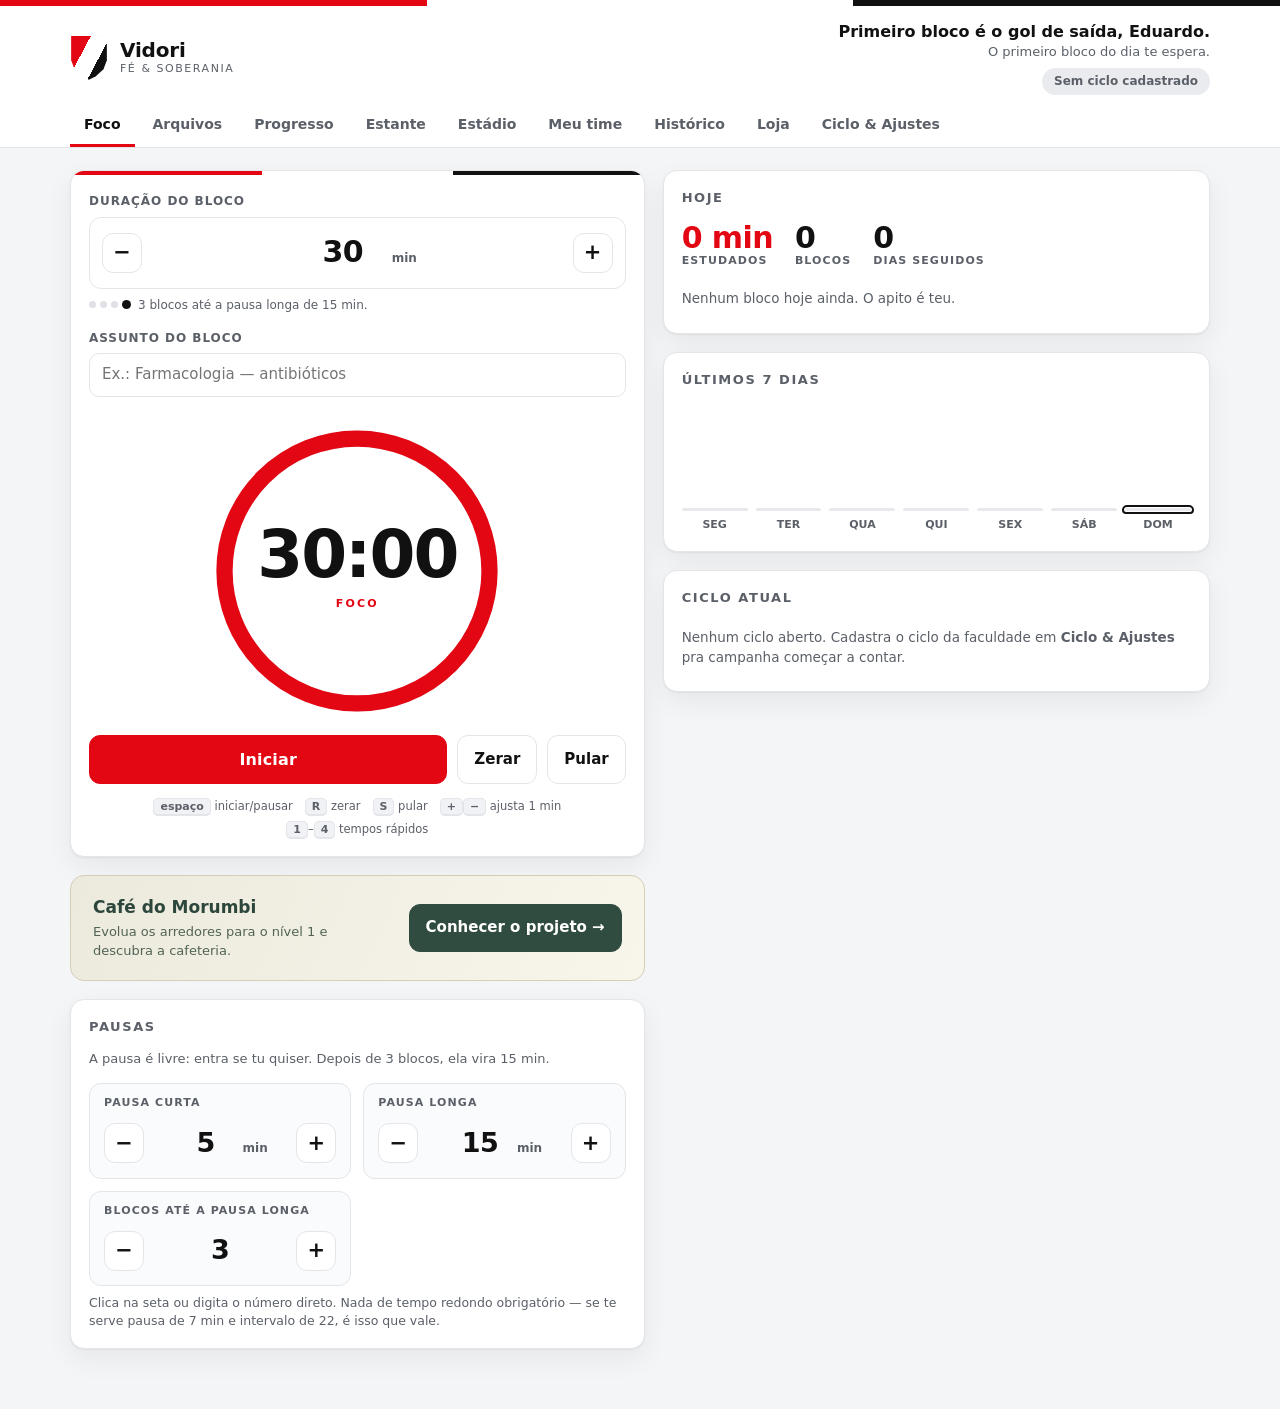
==== index.html @ 6bf89c32 "Give legend cards transparent face portraits in the style of football cards" ====
<!DOCTYPE html>
<html lang="pt-BR">
<head>
<meta charset="utf-8">
<meta name="viewport" content="width=device-width, initial-scale=1">
<meta name="theme-color" content="#E30613">
<meta name="description" content="Pomodoro de estudo com ciclos, estante de conquistas e voz tricolor.">
<title>Vidori — Foco Tricolor</title>
<link rel="manifest" href="./manifest.webmanifest">
<link rel="icon" href="./icons/icon-192.png" type="image/png">
<style>
/* ==========================================================================
   VIDORI — identidade tricolor paulista
   Vermelho como cor principal, preto no texto, fundo claro para leitura longa.
   ========================================================================== */
:root{
  --vermelho:#E30613;
  --vermelho-esc:#C8102E;
  --preto:#111111;
  --branco:#FFFFFF;
  --fundo:#F4F5F7;
  --borda:#E3E5E9;
  --texto:#111111;
  --fraco:#5B6068;
  --raio:14px;
  --sombra:0 1px 2px rgba(17,17,17,.05), 0 10px 28px rgba(17,17,17,.06);
  --largura:1180px;
}

*{box-sizing:border-box}
html,body{margin:0;padding:0}
body{
  background:var(--fundo);
  color:var(--texto);
  font-family:"Segoe UI Variable Text","Segoe UI",system-ui,-apple-system,Roboto,Arial,sans-serif;
  font-size:15px;
  line-height:1.45;
  -webkit-font-smoothing:antialiased;
}
h1,h2,h3{margin:0;font-weight:700;letter-spacing:-.01em}
p{margin:0}
button{font:inherit;color:inherit}

/* --------------------------------------------------------- faixas tricolor */
.faixas{
  height:6px;
  background:linear-gradient(90deg,
    var(--vermelho) 0 33.33%,
    var(--branco)   33.33% 66.66%,
    var(--preto)    66.66% 100%);
}
.faixas-fina{height:4px}

/* ---------------------------------------------------------------- cabeçalho */
.cabecalho{
  background:var(--branco);
  border-bottom:1px solid var(--borda);
  position:sticky; top:0; z-index:30;
}
.cabecalho-interno{
  max-width:var(--largura); margin:0 auto; padding:14px 20px 0;
  display:flex; align-items:center; gap:16px; flex-wrap:wrap;
}
.marca{display:flex; align-items:center; gap:12px; min-width:0}
.escudo{
  width:38px; height:44px; flex:0 0 auto;
  background:linear-gradient(118deg,
    var(--vermelho) 0 34%,
    #FFFFFF 34% 66%,
    var(--preto) 66% 100%);
  clip-path:polygon(3% 0%,97% 0%,97% 56%,88% 76%,68% 92%,50% 100%,32% 92%,12% 76%,3% 56%);
  filter:drop-shadow(0 2px 4px rgba(17,17,17,.18));
}
.marca h1{font-size:20px; line-height:1.1}
.marca .lema{font-size:11px; color:var(--fraco); text-transform:uppercase; letter-spacing:.14em}

.cabecalho-texto{margin-left:auto; text-align:right; min-width:0}
.saudacao{font-size:16px; font-weight:600}
.subtexto{font-size:13px; color:var(--fraco)}

.chip-ciclo{
  display:inline-flex; align-items:center; gap:8px;
  background:var(--preto); color:var(--branco);
  padding:5px 12px; border-radius:999px; font-size:12px; font-weight:600;
  max-width:340px; overflow:hidden; text-overflow:ellipsis; white-space:nowrap;
}
.chip-ciclo.sem{background:#E9EBEF; color:var(--fraco)}
.chip-ciclo .ponto{width:7px;height:7px;border-radius:50%;background:var(--vermelho);flex:0 0 auto}

/* --------------------------------------------------------------------- abas */
.abas{
  max-width:var(--largura); margin:0 auto; padding:10px 20px 0;
  display:flex; gap:4px; overflow-x:auto;
}
.aba-btn{
  background:none; border:0; border-bottom:3px solid transparent;
  padding:9px 14px; cursor:pointer; font-weight:600; font-size:14px;
  color:var(--fraco); white-space:nowrap; border-radius:8px 8px 0 0;
}
.aba-btn:hover{background:#F1F2F5; color:var(--texto)}
.aba-btn:focus-visible{outline:2px solid var(--vermelho); outline-offset:-2px}
.aba-btn.ativa{color:var(--preto); border-bottom-color:var(--vermelho)}

/* ------------------------------------------------------------------ layout */
main{max-width:var(--largura); margin:0 auto; padding:22px 20px 60px}
.painel{display:none}
.painel.ativo{display:block}

.grade-foco{
  display:grid; gap:18px;
  grid-template-columns:minmax(380px,1.05fr) minmax(340px,1fr);
  align-items:start;
}
.grade-2{display:grid; gap:18px; grid-template-columns:repeat(2,1fr); align-items:start}
.grade-3{display:grid; gap:18px; grid-template-columns:repeat(3,1fr)}
.coluna{display:grid; gap:18px; align-content:start}

.cartao{
  background:var(--branco);
  border:1px solid var(--borda);
  border-radius:var(--raio);
  box-shadow:var(--sombra);
  overflow:hidden;
}
.cartao-corpo{padding:18px}
.cartao h2{font-size:13px; text-transform:uppercase; letter-spacing:.12em; color:var(--fraco); margin-bottom:14px}
.cartao h3{font-size:15px; margin-bottom:6px}

/* ------------------------------------------------------------------ timer */
.rotulo-duracoes{
  font-size:12px; font-weight:600; color:var(--fraco);
  text-transform:uppercase; letter-spacing:.08em; margin-bottom:7px;
}
.linha-duracoes{display:flex; gap:8px; flex-wrap:wrap}
.serie-info{
  font-size:12px; color:var(--fraco); margin-top:8px; margin-bottom:16px;
  display:flex; align-items:center; gap:7px;
}
.serie-info.vazia{margin-top:0; margin-bottom:16px}
.pontos-serie{display:inline-flex; gap:4px}
.pontos-serie i{
  width:7px; height:7px; border-radius:50%; background:#DFE1E6; display:block;
}
.pontos-serie i.feito{background:var(--vermelho)}
.pontos-serie i.longa{background:var(--preto); width:9px; height:9px; margin-top:-1px}
.campo{display:grid; gap:6px; margin-bottom:16px}
.campo label{font-size:12px; font-weight:600; color:var(--fraco); text-transform:uppercase; letter-spacing:.08em}
input[type=text],input[type=date],input[type=number]{
  width:100%; padding:10px 12px; border:1.5px solid var(--borda); border-radius:10px;
  background:var(--branco); color:var(--texto); font:inherit;
}
input:focus{outline:none; border-color:var(--vermelho); box-shadow:0 0 0 3px rgba(227,6,19,.14)}

.recentes{display:flex; gap:6px; flex-wrap:wrap; margin-top:2px}
.tag{
  background:#F1F2F5; border:1px solid var(--borda); border-radius:999px;
  padding:4px 11px; font-size:12px; cursor:pointer; color:var(--fraco); font-weight:600;
  max-width:190px; overflow:hidden; text-overflow:ellipsis; white-space:nowrap;
}
.tag:hover{background:var(--preto); color:#fff; border-color:var(--preto)}
.tag:focus-visible{outline:2px solid var(--vermelho); outline-offset:2px}

.relogio{position:relative; width:min(100%,300px); margin:6px auto 4px; aspect-ratio:1}
.relogio svg{width:100%; height:100%; display:block}
.anel-base{fill:none; stroke:#EDEEF1; stroke-width:13}
.anel-prog{
  fill:none; stroke:var(--vermelho); stroke-width:13; stroke-linecap:round;
  transition:stroke-dashoffset .3s linear;
}
.modo-pausa .anel-prog{stroke:var(--preto)}
.centro{
  position:absolute; inset:0; display:flex; flex-direction:column;
  align-items:center; justify-content:center; text-align:center; padding:0 34px;
}
.tempo{
  font-size:clamp(48px,9vw,66px); font-weight:800; letter-spacing:-.03em;
  font-variant-numeric:tabular-nums; line-height:1;
}
.rotulo-modo{
  font-size:11px; font-weight:700; letter-spacing:.2em; text-transform:uppercase;
  color:var(--vermelho); margin-top:8px;
}
.modo-pausa .rotulo-modo{color:var(--preto)}
.assunto-vivo{
  margin-top:8px; font-size:13px; color:var(--fraco); font-weight:600;
  max-width:100%; overflow:hidden; text-overflow:ellipsis; white-space:nowrap;
}

.controles{display:flex; gap:10px; margin-top:14px}
.btn{
  border:1.5px solid var(--borda); background:var(--branco); color:var(--texto);
  border-radius:11px; padding:12px 16px; font-weight:700; cursor:pointer; transition:.15s;
}
.btn:hover{border-color:var(--preto)}
.btn:focus-visible{outline:2px solid var(--vermelho); outline-offset:2px}
.btn:disabled{opacity:.45; cursor:not-allowed}
.btn-principal{
  flex:1 1 auto; background:var(--vermelho); border-color:var(--vermelho); color:#fff;
  font-size:16px; letter-spacing:.01em;
}
.btn-principal:hover{background:var(--vermelho-esc); border-color:var(--vermelho-esc)}
.btn-preto{background:var(--preto); border-color:var(--preto); color:#fff}
.btn-preto:hover{background:#000}
.btn-pequeno{padding:7px 12px; font-size:13px; border-radius:9px}

.legenda-teclas{
  margin-top:14px; font-size:11.5px; color:var(--fraco);
  display:flex; gap:6px 12px; flex-wrap:wrap; justify-content:center;
}
kbd{
  background:#F1F2F5; border:1px solid var(--borda); border-bottom-width:2px;
  border-radius:5px; padding:1px 6px; font-family:inherit; font-size:11px; font-weight:700;
}

/* ---------------------------------------------------------------- números */
.numeros{display:flex; gap:22px; margin-bottom:14px; flex-wrap:wrap}
.numero .valor{font-size:30px; font-weight:800; letter-spacing:-.02em; line-height:1.05}
.numero .rotulo{font-size:11px; text-transform:uppercase; letter-spacing:.1em; color:var(--fraco); font-weight:600}
.numero.destaque .valor{color:var(--vermelho)}

.lista{display:grid; gap:1px; background:var(--borda); border:1px solid var(--borda); border-radius:10px; overflow:hidden}
.item{
  background:var(--branco); padding:9px 12px; display:flex; align-items:center; gap:10px; font-size:13.5px;
}
.item .hora{color:var(--fraco); font-variant-numeric:tabular-nums; font-size:12.5px; flex:0 0 auto}
.item .assunto{flex:1 1 auto; overflow:hidden; text-overflow:ellipsis; white-space:nowrap; font-weight:600}
.item .min{font-weight:700; color:var(--vermelho); flex:0 0 auto}
.item .ciclo-nome{font-size:11px; color:var(--fraco); flex:0 0 auto; max-width:120px; overflow:hidden; text-overflow:ellipsis; white-space:nowrap}
.item .apagar{
  border:0; background:none; cursor:pointer; color:var(--fraco); font-size:16px; line-height:1;
  padding:2px 6px; border-radius:6px; flex:0 0 auto;
}
.item .apagar:hover{background:#FDE7E9; color:var(--vermelho)}
.vazio{color:var(--fraco); font-size:13.5px; padding:6px 0}

/* assunto corrigível: clique (ou Enter) abre a edição no lugar */
.assunto.editavel{cursor:text; border-radius:5px; padding:1px 5px; margin:-1px -5px}
.assunto.editavel:hover{background:#F1F2F5; box-shadow:inset 0 -1.5px 0 var(--vermelho)}
.assunto.editavel:focus-visible{outline:2px solid var(--vermelho); outline-offset:1px}
.assunto-edit{
  flex:1 1 auto; min-width:0;
  padding:3px 8px !important; font-size:13.5px !important; font-weight:600;
  border-radius:7px !important; border-color:var(--vermelho) !important;
  box-shadow:0 0 0 3px rgba(227,6,19,.14);
}

/* --------------------------------------------------------- gráfico semana */
.semana{display:flex; align-items:flex-end; gap:8px; height:130px; margin-top:4px}
.dia{flex:1 1 0; display:flex; flex-direction:column; align-items:center; gap:6px; height:100%}
.barra-caixa{flex:1 1 auto; width:100%; display:flex; align-items:flex-end}
.barra{
  width:100%; background:linear-gradient(180deg,var(--vermelho),var(--vermelho-esc));
  border-radius:6px 6px 3px 3px; min-height:3px; transition:height .3s;
}
.barra.zero{background:#E7E9ED}
.barra.hoje{outline:2px solid var(--preto); outline-offset:1px}
.dia .rot{font-size:11px; color:var(--fraco); font-weight:700; text-transform:uppercase}
.dia .val{font-size:11px; color:var(--fraco); font-variant-numeric:tabular-nums}

/* ---------------------------------------------------------- mapa de calor */
.calor-area{overflow-x:auto; padding-bottom:6px}
.calor-envolt{position:relative; padding-top:18px; min-width:max-content}
.calor{display:grid; grid-auto-flow:column; grid-template-rows:repeat(7,13px); gap:3px}
.cel{width:13px; height:13px; border-radius:3px; background:#EAECEF}
.cel.n1{background:#FAD1D4}
.cel.n2{background:#F0919A}
.cel.n3{background:#E30613}
.cel.n4{background:#8E0410}
.cel.fora{background:transparent}
.mes-rot{position:absolute; top:0; font-size:10.5px; color:var(--fraco); font-weight:600}
.legenda-calor{display:flex; align-items:center; gap:6px; font-size:11.5px; color:var(--fraco); margin-top:10px}
.legenda-calor .cel{width:11px;height:11px}

/* --------------------------------------------------------------- vitalício */
.vitalicio{display:flex; align-items:baseline; gap:10px; flex-wrap:wrap}
.vitalicio .horas{font-size:52px; font-weight:800; letter-spacing:-.03em; color:var(--vermelho); line-height:1}
.vitalicio .un{font-size:16px; font-weight:700; color:var(--fraco)}
.marcos{display:flex; gap:8px; flex-wrap:wrap; margin-top:16px}
.marco{
  border:1.5px solid var(--borda); border-radius:10px; padding:8px 14px; text-align:center;
  flex:1 1 0; min-width:78px; background:#FAFBFC;
}
.marco .n{font-size:16px; font-weight:800; color:var(--fraco)}
.marco .l{font-size:10px; text-transform:uppercase; letter-spacing:.1em; color:var(--fraco)}
.marco.batido{background:var(--vermelho); border-color:var(--vermelho)}
.marco.batido .n,.marco.batido .l{color:#fff}
.proximo-marco{margin-top:12px; font-size:13px; color:var(--fraco)}

/* ---------------------------------------------------------------- recordes */
.recorde{border-left:4px solid var(--vermelho); padding-left:12px}
.recorde .titulo{font-size:11px; text-transform:uppercase; letter-spacing:.1em; color:var(--fraco); font-weight:700}
.recorde .valor{font-size:26px; font-weight:800; letter-spacing:-.02em; line-height:1.15}
.recorde .quando{font-size:12.5px; color:var(--fraco)}

/* ----------------------------------------------------------------- estante */
.prateleira{display:grid; gap:18px; grid-template-columns:repeat(auto-fill,minmax(285px,1fr))}
.trofeu{
  background:var(--branco); border:1px solid var(--borda); border-radius:var(--raio);
  box-shadow:var(--sombra); overflow:hidden; position:relative;
  transition:transform .15s, box-shadow .15s;
}
/* faixa tricolor vertical como borda do troféu */
.trofeu::before{
  content:""; position:absolute; left:0; top:0; bottom:0; width:7px;
  background:linear-gradient(180deg,
    var(--vermelho) 0 33.33%, #FFFFFF 33.33% 66.66%, var(--preto) 66.66% 100%);
}
.trofeu:hover{transform:translateY(-2px); box-shadow:0 2px 4px rgba(17,17,17,.06),0 16px 34px rgba(17,17,17,.10)}
.trofeu-topo{padding:16px 18px 12px}
.trofeu-topo h3{font-size:17px; line-height:1.25}
.trofeu-periodo{font-size:12px; color:var(--fraco); margin-top:3px}
.trofeu-nums{display:flex; gap:16px; padding:0 18px 16px; flex-wrap:wrap}
.trofeu-nums div .v{font-size:20px; font-weight:800; letter-spacing:-.02em}
.trofeu-nums div .r{font-size:10px; text-transform:uppercase; letter-spacing:.1em; color:var(--fraco); font-weight:600}
.trofeu-nums div:first-child .v{color:var(--vermelho)}
.selo{
  position:absolute; top:14px; right:14px; font-size:10px; font-weight:800;
  letter-spacing:.12em; text-transform:uppercase; color:var(--fraco);
  border:1.5px solid var(--borda); border-radius:999px; padding:3px 9px;
}

/* ---------------------------------------------------------------- gráficos */
canvas{display:block; width:100%; height:auto}
.comparativo-texto{font-size:14px; margin-bottom:10px}
.comparativo-texto b{font-size:16px}
.a-frente{color:var(--vermelho)}
.legenda-linhas{display:flex; gap:16px; font-size:12px; color:var(--fraco); margin-top:8px; flex-wrap:wrap}
.legenda-linhas span{display:flex; align-items:center; gap:6px}
.tracinho{width:18px; height:3px; border-radius:2px; background:var(--vermelho)}
.tracinho.preto{background:var(--preto); opacity:.45}

/* ---------------------------------------------------------------- arquivos */
.grade-arquivos{
  display:grid; gap:18px; align-items:start;
  grid-template-columns:minmax(230px,300px) minmax(0,1fr);
}
.cabeca-lista{
  display:flex; align-items:center; justify-content:space-between;
  gap:10px; margin-bottom:14px; flex-wrap:wrap;
}
.cabeca-lista h2{margin-bottom:0}
.cabeca-lista .titulo-pasta{
  font-size:16px; font-weight:700; letter-spacing:-.01em; min-width:0;
  overflow:hidden; text-overflow:ellipsis; white-space:nowrap;
}

.pasta{
  display:flex; align-items:center; gap:9px; padding:9px 11px; margin-bottom:6px;
  border:1.5px solid transparent; border-radius:10px; background:#FAFBFC;
  cursor:pointer; transition:.13s; text-align:left; width:100%; font:inherit;
}
.pasta:hover{background:#F1F2F5; border-color:var(--borda)}
.pasta:focus-visible{outline:2px solid var(--vermelho); outline-offset:2px}
.pasta.ativa{background:#FFF1F2; border-color:var(--vermelho)}
.pasta .marca-pasta{
  width:9px; height:9px; border-radius:2px; background:#C9CDD4; flex:0 0 auto;
}
.pasta.ativa .marca-pasta{background:var(--vermelho)}
.pasta .nome{
  flex:1 1 auto; min-width:0; font-weight:600; font-size:13.5px;
  overflow:hidden; text-overflow:ellipsis; white-space:nowrap;
}
.pasta .cont{font-size:11px; color:var(--fraco); flex:0 0 auto; font-variant-numeric:tabular-nums}
.pasta .acoes{display:flex; gap:1px; flex:0 0 auto; opacity:0; transition:.13s}
.pasta:hover .acoes,.pasta.ativa .acoes,.pasta:focus-within .acoes{opacity:1}
.mini{
  border:0; background:none; cursor:pointer; color:var(--fraco);
  padding:3px 5px; border-radius:6px; font-size:12px; line-height:1;
}
.mini:hover{background:#E7E9ED; color:var(--preto)}
.mini.perigo:hover{background:#FDE7E9; color:var(--vermelho)}
.mini:focus-visible{outline:2px solid var(--vermelho); outline-offset:1px}

.zona-solta{
  border:2px dashed var(--borda); border-radius:12px; padding:20px 16px;
  text-align:center; color:var(--fraco); font-size:13.5px; margin-bottom:14px;
  transition:.13s; cursor:pointer;
}
.zona-solta:hover{border-color:var(--preto); color:var(--preto)}
.zona-solta.sobre{border-color:var(--vermelho); background:#FFF4F5; color:var(--vermelho)}
.zona-solta b{display:block; font-size:14px; color:inherit}

/* marca de "ja vi isso": circulo que vira vermelho cheio com o certo branco */
.marca-visto{
  width:26px; height:26px; flex:0 0 auto; padding:0; cursor:pointer;
  border:2px solid #D6D9DE; border-radius:50%; background:var(--branco);
  display:flex; align-items:center; justify-content:center; transition:.13s;
}
.marca-visto::after{
  content:""; width:9px; height:5px; margin-top:-2px;
  border-left:2.5px solid #C9CDD4; border-bottom:2.5px solid #C9CDD4;
  transform:rotate(-45deg); transition:.13s;
}
.marca-visto:hover{border-color:var(--vermelho); background:#FFF4F5}
.marca-visto:hover::after{border-color:var(--vermelho)}
.marca-visto:focus-visible{outline:2px solid var(--vermelho); outline-offset:2px}
.marca-visto.visto{background:var(--vermelho); border-color:var(--vermelho)}
.marca-visto.visto::after{border-color:#fff}
.marca-visto.visto:hover{background:var(--vermelho-esc); border-color:var(--vermelho-esc)}

.arquivo.foi-visto .ext{opacity:.45}
.arquivo.foi-visto .titulo{color:var(--fraco)}
.conta-vistos{font-size:12px; font-weight:600; color:var(--fraco); margin-left:8px; white-space:nowrap}
.pasta .cont.tem-visto{color:var(--vermelho); font-weight:700}

.arquivo{display:flex; align-items:center; gap:11px; padding:9px 11px; background:var(--branco)}
.arquivo .ext{
  width:36px; height:36px; border-radius:9px; flex:0 0 auto;
  background:var(--preto); color:#fff; display:flex; align-items:center;
  justify-content:center; font-size:9px; font-weight:800; letter-spacing:.02em;
}
.arquivo .ext.pdf{background:var(--vermelho)}
.arquivo .ext.img{background:#0B7285}
.arquivo .ext.doc{background:#1C4E80}
.arquivo .ext.zip{background:#7048E8}
.arquivo .corpo{flex:1 1 auto; min-width:0}
.arquivo .titulo{
  font-weight:600; font-size:13.5px; overflow:hidden; text-overflow:ellipsis;
  white-space:nowrap; cursor:pointer; border-radius:4px;
}
.arquivo .titulo:hover{color:var(--vermelho); text-decoration:underline}
.arquivo .meta{font-size:11.5px; color:var(--fraco)}
.arquivo .acoes{display:flex; gap:1px; flex:0 0 auto}

/* visor de leitura */
.modal-caixa.largo{max-width:1000px; width:100%; height:min(90vh,940px)}
.visor-topo{
  display:flex; align-items:center; gap:12px; padding:14px 18px;
  border-bottom:1px solid var(--borda); flex:0 0 auto;
}
.visor-topo .visor-nome{
  flex:1 1 auto; min-width:0; font-weight:700; font-size:15px;
  overflow:hidden; text-overflow:ellipsis; white-space:nowrap;
}
.visor-topo .visor-acoes{display:flex; gap:7px; flex:0 0 auto; flex-wrap:wrap}
.visor{flex:1 1 auto; min-height:0; background:#EDEEF1; overflow:auto; position:relative}
.visor iframe{width:100%; height:100%; border:0; display:block; background:#fff}
.visor .centrado{
  height:100%; display:flex; flex-direction:column; align-items:center;
  justify-content:center; gap:12px; padding:30px; text-align:center; color:var(--fraco);
}
.visor img{display:block; margin:auto; max-width:100%; height:auto}

@media (max-width:820px){
  .grade-arquivos{grid-template-columns:1fr}
}

/* ----------------------------------------------------------------- estádio */
.caixa-estadio{
  border:1px solid var(--borda); border-radius:14px; overflow:hidden;
  background:linear-gradient(175deg,#EDF3F8 0%,#DFE9F1 55%,#D6E2EB 100%);
}
.caixa-estadio svg{display:block; width:100%; height:auto}
.estadio-topo,.estadio-controles{display:flex;align-items:center;justify-content:space-between;gap:12px;flex-wrap:wrap}
.estadio-topo{margin-bottom:12px}.estadio-topo h3{margin:0}
.estadio-saldo{background:#F4EEE0;border:1px solid #E5D8B8;border-radius:999px;padding:8px 13px;font-size:12px;white-space:nowrap}
.estadio-saldo b{font-size:17px;margin-right:3px}
.cena-estadio{position:relative;margin-top:14px}
.baloes-estadio{position:absolute;inset:0;pointer-events:none}
.baloes-estadio[hidden],.estadio-zonas[hidden]{display:none}
.obra-pin{position:absolute;left:var(--pin-x);top:var(--pin-y);transform:translate(-50%,-100%);display:flex;align-items:center;gap:7px;pointer-events:auto;
 border:1px solid #D6DFDC;border-radius:12px;padding:7px 10px;background:#FFFDF8;color:#283A34;box-shadow:0 4px 13px #233E3826;cursor:pointer;font:inherit;text-align:left;z-index:1}
.obra-pin::after{content:"";position:absolute;left:calc(50% - 4px);bottom:-5px;width:8px;height:8px;background:inherit;border-right:1px solid #D6DFDC;border-bottom:1px solid #D6DFDC;transform:rotate(45deg)}
.obra-pin:hover,.obra-pin:focus-visible{z-index:3;border-color:var(--vermelho);outline:2px solid #C628282B;outline-offset:2px}
.obra-pin-icone{display:flex;color:var(--vermelho)}.obra-pin-icone svg{width:20px;height:20px}
.obra-pin-texto{display:grid;gap:2px;white-space:nowrap}.obra-pin-texto strong{font-size:11px}.obra-pin-texto small{font-size:10px;color:var(--fraco)}
.obra-pin-sinal{position:absolute;right:-5px;top:-6px;background:var(--vermelho);color:#FFF;border:2px solid #FFF;border-radius:50%;width:18px;height:18px;display:grid;place-items:center;font-size:12px;font-weight:800;line-height:1}
.obra-pin.sem-saldo .obra-pin-sinal{background:#7C8E87}.obra-pin.concluida .obra-pin-icone{color:#39775B}.obra-pin.concluida .obra-pin-sinal{background:#39775B}
.estadio-zonas{display:none;gap:7px;flex-wrap:wrap;margin-top:12px}
.estadio-zonas button{font-size:11px}
.obra-estadio-dialog{border:0;border-radius:18px;padding:0;width:min(510px,calc(100% - 32px));max-height:calc(100dvh - 40px);color:var(--texto);background:#FFF;box-shadow:0 24px 70px #0005;overflow:auto}
.obra-estadio-dialog::backdrop{background:#1119;backdrop-filter:blur(2px)}
.obra-dialog-corpo{padding:22px}.obra-dialog-topo{display:flex;justify-content:space-between;align-items:center;gap:16px;margin-bottom:12px}
.obra-dialog-topo h2{font-size:20px;margin:0}.obra-dialog-topo button{min-width:36px;min-height:36px}
.obra-dialog-saldo{font-size:12px;color:var(--fraco);margin-bottom:14px}
.obra-escolhas{display:flex;gap:7px;flex-wrap:wrap;margin-bottom:14px}.obra-escolhas .btn{font-size:11px}
.obra-escolhas[hidden]{display:none}
.obra-escolhas [aria-pressed=true]{background:#253E33;border-color:#253E33;color:#FFF}
.obra-estadio-dialog .item-loja{margin:0;box-shadow:none}.obra-estadio-dialog .item-acoes .btn{width:100%}
.obra-falta{font-size:12px;color:var(--fraco);margin-top:10px;line-height:1.5}
.caixa-estadio [data-setor-arquibancada]{cursor:pointer}
.caixa-estadio [data-setor-arquibancada]:hover{filter:brightness(1.04)}
.visita-arquibancada{border:0;border-radius:20px;padding:0;width:min(1120px,calc(100% - 28px));max-height:calc(100dvh - 28px);overflow:auto;background:#FBFCF9;color:var(--texto);box-shadow:0 24px 80px #0005}
.visita-arquibancada::backdrop{background:#101E19B8;backdrop-filter:blur(4px)}
.visita-corpo{padding:22px}.visita-cabecalho{display:flex;align-items:center;justify-content:space-between;gap:16px;margin-bottom:18px}
.visita-cabecalho{position:sticky;top:0;z-index:2;background:#FBFCF9;padding-bottom:10px}.visita-cabecalho h2{font-size:23px;margin:0}.visita-cabecalho p{font-size:12px;color:var(--fraco);margin-top:3px}
.visita-setores{display:flex;gap:8px;flex-wrap:wrap;margin-bottom:16px}.visita-setores [aria-pressed=true]{background:#243D31;color:white;border-color:#243D31}
.visita-grade{display:grid;grid-template-columns:minmax(0,1fr) 290px;gap:20px;align-items:start}
.visita-paisagem{position:relative;overflow:hidden;border:1px solid #D6E0DC;border-radius:16px;background:linear-gradient(160deg,#EBF3F5,#D8E6E9)}
.visita-paisagem>div:first-child{aspect-ratio:16/10}.visita-paisagem svg{display:block;width:100%;height:100%}
.visita-camera{position:absolute;inset:12px 12px auto;display:flex;align-items:center;justify-content:space-between;gap:8px;pointer-events:none}
.visita-camera span{font-size:11px;font-weight:700;padding:8px 11px;border-radius:9px;background:#FFFDF4E8;box-shadow:0 2px 8px #18342D18}
.visita-camera>div{display:flex;gap:5px;pointer-events:auto}.visita-camera button{width:36px;height:36px;padding:0;background:#FFFDF4}
.visita-detalhe{font-size:12px;color:var(--fraco);line-height:1.6;margin-top:10px}
.visita-painel{display:grid;gap:20px}.visita-painel h3{font-size:14px;margin-bottom:4px}.visita-painel .subtexto{font-size:11px;margin-bottom:10px}
.visita-bandeiras{display:grid;grid-template-columns:1fr 1fr;gap:8px}
.visita-bandeiras button{min-height:76px;padding:9px 7px;border:1px solid #D9E1D8;border-radius:10px;background:#FFF;cursor:pointer;font-size:10px;font-weight:600;text-align:center}
.visita-bandeiras [aria-pressed=true]{border:2px solid #B82F3A;background:#FFF8F5;padding:8px 6px}
.bandeira-mini{display:block;width:56px;height:27px;border:1px solid #CBD5CD;border-radius:3px;margin:0 auto 6px;background:#ECEFE8}
.bandeira-mini.tricolor{background:linear-gradient(#BB3341 0 22%,#F9F7ED 22% 42%,#26362F 42% 65%,#F9F7ED 65% 82%,#BB3341 82%)}
.bandeira-mini.soberano{background:linear-gradient(120deg,#F8F4E8 0 44%,#B92E3D 44% 56%,#26352F 56%);color:#273B30}
.bandeira-mini.meu-time{background:linear-gradient(#B92E3D 0 18%,#F8F4E8 18% 82%,#26352F 82%);color:#273B30}
.bandeira-mini.nenhum{background:repeating-linear-gradient(135deg,#EDF1EA 0 4px,#FFF 4px 8px)}
.visita-cantos{display:grid;gap:7px}.visita-cantos button{display:flex;align-items:center;gap:9px;text-align:left;font-size:12px;padding:9px 10px}
.visita-cantos [aria-pressed=true]{border-color:#3E765B;background:#EAF3EB;color:#27523B}
.visita-play{font-size:11px;width:14px;text-align:center}.visita-cantos small{display:block;color:var(--fraco);font-size:10px;font-weight:400;margin-top:1px}
.visita-som-status{font-size:11px;line-height:1.5;color:var(--fraco);min-height:32px;margin-top:9px}
.visita-som-acoes{display:flex;gap:7px;flex-wrap:wrap;margin-top:6px}.visita-som-acoes .btn{font-size:11px}
.visita-som-acoes [hidden],#visitarArquibancadaDaObra[hidden]{display:none}
.visita-aviso{font-size:12px;color:#9C3038;margin-top:12px;min-height:18px}
@media(max-width:800px){.visita-grade{grid-template-columns:1fr}.visita-painel{grid-template-columns:1fr 1fr;gap:14px}.visita-corpo{padding:16px}}
@media(max-width:480px){.visita-painel{grid-template-columns:1fr}.visita-cabecalho{align-items:flex-start}.visita-cabecalho h2{font-size:20px}.visita-cabecalho .btn{font-size:11px;padding:9px}.visita-setores .btn{flex:1;padding:8px;font-size:12px}}
@media(max-width:1100px){
 .obra-pin{width:30px;height:30px;padding:5px;justify-content:center;border-radius:10px;top:max(38px,var(--pin-y))}
 .obra-pin[data-estadio-grupo=arquibancadas]{left:calc(var(--pin-x) - 18px);top:max(38px,calc(var(--pin-y) - 6px))}
 .obra-pin-texto{display:none}.obra-pin-icone svg{width:19px;height:19px}.obra-pin-sinal{width:16px;height:16px;font-size:10px}
 .estadio-zonas{display:flex}
}
.legenda-estadio{
  display:flex; gap:8px 20px; flex-wrap:wrap; margin-top:14px;
  font-size:12px; color:var(--fraco);
}
.legenda-estadio span{display:flex; align-items:center; gap:6px}
.legenda-estadio [hidden]{display:none}
.legenda-estadio i{width:11px; height:11px; border-radius:3px; display:block; flex:0 0 auto}
.legenda-estadio b{font-weight:inherit}

/* ---------------------------------------------------------------- meu time */
.time-apresentacao{display:flex;align-items:center;justify-content:space-between;gap:18px;flex-wrap:wrap}
.time-identidade{display:flex;align-items:center;gap:14px;min-width:0}
.time-identidade>div{min-width:0}
.time-identidade h2{margin-bottom:3px;font-size:10px;letter-spacing:.16em}
.time-identidade h3{font-size:23px;overflow-wrap:anywhere;margin-bottom:3px}
.time-marcadores{display:flex;align-items:center;gap:9px;flex-wrap:wrap}
.time-formacao{background:var(--preto);color:#fff;border-radius:9px;padding:8px 13px;font-size:19px;font-weight:800;letter-spacing:.04em}
.time-contagem{font-size:12px;font-weight:700;color:var(--fraco)}
.grade-time{display:grid;grid-template-columns:minmax(0,1fr) 320px;gap:18px;align-items:start;margin-top:18px}
.grade-time>.coluna{min-width:0}
.time-campo-card{background:#153E2D;border-color:#29513C}
.time-campo-topo{display:flex;align-items:center;justify-content:space-between;gap:10px;padding:15px 19px;color:#F2F7ED}
.time-campo-topo h3{margin:0;font-size:14px}
.time-campo-topo span{font-size:10px;letter-spacing:.09em;text-transform:uppercase;color:#C0D0BE}
.time-campo{position:relative;width:100%;max-width:600px;margin:0 auto;aspect-ratio:5/6;isolation:isolate;
 background:linear-gradient(180deg,rgba(5,36,22,.12),rgba(5,36,22,.28)),repeating-linear-gradient(0deg,#3D7C48 0 10%,#478852 10% 20%)}
.time-linhas{position:absolute;inset:0;width:100%;height:100%;pointer-events:none;opacity:.65;z-index:-1}
.time-posicoes{position:absolute;inset:0}
.time-posicao{position:absolute;left:var(--x);top:var(--y);transform:translate(-50%,-50%);width:84px;min-height:86px;
 padding:5px 2px;border:1.5px solid transparent;border-radius:12px;background:transparent;color:#fff;cursor:pointer;
 display:flex;flex-direction:column;align-items:center;justify-content:center;gap:2px}
.time-posicao:hover{background:rgba(255,255,255,.09);border-color:rgba(255,255,255,.35)}
.time-posicao[aria-pressed=true]{background:rgba(12,40,25,.42);border-color:#ECF4DF;box-shadow:0 0 0 3px rgba(246,250,239,.1)}
.time-posicao:focus-visible{outline:3px solid #FFF2AE;outline-offset:3px}
.camisa-time{display:block;width:49px;height:46px;filter:drop-shadow(0 2px 2px rgba(0,0,0,.20));flex-shrink:0}
.time-pos-sigla{font-size:10px;font-weight:800;letter-spacing:.09em;color:#EFF7E7}
.time-pos-nome{display:block;max-width:100%;font-size:10px;font-weight:600;line-height:1.2;text-overflow:ellipsis;overflow:hidden;white-space:nowrap}
.time-posicao.vazia .time-pos-nome{color:#DAE6D4;font-size:9px;font-weight:400}
.time-adicionar{position:absolute;right:12px;top:22px;width:16px;height:16px;display:grid;place-items:center;border-radius:50%;background:var(--vermelho);color:white;font-size:14px;line-height:1;font-weight:700}
.time-instrucao{color:#D9E6D1;text-align:center;padding:12px 14px;font-size:12px;min-height:41px}
.time-form-nome{display:flex;gap:7px;align-items:center}
.time-form-nome input{min-width:0;font-size:14px}
.time-form-nome .btn{padding:10px 12px;flex-shrink:0}
.time-escolha-pos{display:inline-flex;background:#FCECED;color:#A7212C;font-size:10px;font-weight:800;letter-spacing:.08em;border-radius:6px;padding:4px 8px;margin-bottom:10px}
.time-vazio{text-align:center;padding:25px 10px 19px;border:1px dashed #D9DEE4;border-radius:12px;background:#FAFBFC;margin-top:16px}
.time-vazio .camisa-time{width:66px;height:60px;margin:0 auto 12px;filter:none;opacity:.78}
.time-vazio strong{display:block;font-size:14px;margin-bottom:6px}
.time-vazio p{font-size:12px;line-height:1.6;color:var(--fraco);max-width:230px;margin:0 auto}
.time-cartas{display:grid;gap:10px;margin-top:14px}
.time-carta{border:1px solid var(--borda);border-radius:11px;padding:12px;background:#FAFBFC}
.time-carta-topo{display:flex;align-items:center;gap:11px;margin-bottom:10px}
.time-carta-nome{min-width:0;flex:1}
.time-carta-nome strong{display:block;font-size:14px;overflow-wrap:anywhere}
.time-carta-nome span{font-size:11px;color:var(--fraco)}
.time-iniciais{width:40px;height:44px;flex-shrink:0;border-radius:8px;background:linear-gradient(180deg,#FFFFFF 38%,#BE303C 38% 48%,#FFFFFF 48% 54%,#24282C 54% 64%,#FFFFFF 64%);border:1px solid #D7DADE;display:grid;place-items:center;font-size:12px;font-weight:800;color:#111;text-shadow:0 0 3px white,0 0 3px white}
.time-carta .btn{width:100%}
.time-remover{margin-top:12px;width:100%}
.time-venda-valores{display:flex;flex-wrap:wrap;gap:7px;margin:12px 0}
.time-venda-valores span{font-size:11px;font-weight:700;padding:5px 8px;border-radius:7px;background:var(--carta-fundo);color:var(--carta)}
.time-repetidos{display:grid;grid-template-columns:repeat(auto-fit,minmax(min(100%,220px),1fr));gap:12px;margin-top:12px}
.time-repetidos:empty{display:none}.time-repetidos .time-carta{display:flex;flex-direction:column}
.time-repetidos .time-carta .btn{margin-top:auto;font-size:12px}.time-venda-info{font-size:11px;color:var(--fraco);line-height:1.5;margin-bottom:12px}
#painel-time [hidden]{display:none}
@media(max-width:900px){.grade-time{grid-template-columns:minmax(0,1fr)}.grade-time>.coluna{grid-template-columns:repeat(2,minmax(0,1fr));align-items:start}}
@media(max-width:580px){
 .time-apresentacao{gap:12px}.time-identidade h3{font-size:20px}.time-identidade .escudo{width:30px;height:36px}
 .time-marcadores{width:100%;justify-content:space-between}.time-formacao{font-size:15px;padding:5px 11px}
 .grade-time>.coluna{grid-template-columns:minmax(0,1fr)}.time-campo-topo{padding:12px}.time-campo-topo h3{font-size:12px}
 .time-campo-topo span{font-size:9px}.time-posicao{width:58px;min-height:58px;padding:2px 1px;gap:1px;border-radius:8px}
 .camisa-time{width:32px;height:30px}.time-pos-sigla{font-size:9px;line-height:1}.time-pos-nome{font-size:8px;line-height:1.1}.time-posicao.vazia .time-pos-nome{font-size:8px}
 .time-adicionar{right:6px;top:14px;width:13px;height:13px;font-size:11px}.time-instrucao{font-size:11px;padding:10px;min-height:36px}
}

/* ---------------------------------------------------------- pacotes e cartas */
.raridade-comum{--carta:#64776B;--carta-fundo:#EDF2ED}
.raridade-raro{--carta:#286BA0;--carta-fundo:#EAF3FC}
.raridade-epico{--carta:#7D4BAC;--carta-fundo:#F2EBF9}
.raridade-idolo{--carta:#B57922;--carta-fundo:#FBF0D9}
.raridade-lenda{--carta:#B52D42;--carta-fundo:#FBE9ED}
.carta-raridade{font-size:10px;font-weight:800;color:var(--carta);letter-spacing:.03em}
.carta-ovr{display:inline-flex;flex-direction:column;align-items:center;justify-content:center;min-width:40px;min-height:43px;padding:4px 6px;border-radius:7px;background:var(--carta-fundo);color:var(--carta);font-size:22px;font-weight:800;line-height:1}
.carta-ovr small{font-size:8px;letter-spacing:.09em;margin-top:3px}
.time-carta{border-left:3px solid var(--carta,#64776B)}
.time-carta-metadados{display:flex;align-items:center;justify-content:space-between;gap:8px;margin:0 0 10px;font-size:10px;color:var(--fraco)}
.time-ovr-campo{position:absolute;left:7px;top:24px;background:#1A2B21;color:#fff;border:1px solid rgba(255,255,255,.55);border-radius:4px;padding:2px 3px;font-size:8px;font-weight:800;line-height:1}
.pacote-loja{margin-bottom:18px;scroll-margin-top:185px}
.pacote-loja [hidden]{display:none}
.pacote-principal{display:grid;grid-template-columns:110px minmax(0,1fr);gap:20px;align-items:center}
.pacote-arte{height:154px;display:flex;align-items:center;justify-content:center;filter:drop-shadow(0 7px 7px rgba(26,35,39,.17))}
.pacote-arte svg{display:block;width:100%;height:100%;overflow:visible}
.pacote-nota-teste{font-size:11px;color:var(--fraco);line-height:1.5;margin:0 0 12px}
.pacote-titulo{display:flex;align-items:center;justify-content:space-between;gap:8px;flex-wrap:wrap;margin-bottom:8px}
.pacote-titulo h3{font-size:18px;margin:0}
.pacote-descricao{font-size:13px;color:var(--fraco);line-height:1.6;margin-bottom:12px}
.pacote-acoes{display:flex;gap:8px;flex-wrap:wrap}
.pacote-detalhes{border-top:1px solid var(--borda);padding-top:12px;margin-top:14px}
.pacote-detalhes summary{font-size:12px;font-weight:700;cursor:pointer;padding:2px 0}
.pacote-detalhes p{font-size:12px;color:var(--fraco);line-height:1.6;margin:10px 0}
.pacote-tabela{width:100%;border-collapse:collapse;font-size:12px;margin-top:10px}
.pacote-tabela th,.pacote-tabela td{text-align:left;padding:8px 6px;border-bottom:1px solid #EBEDF0;overflow-wrap:anywhere}
.pacote-tabela th{font-size:10px;text-transform:uppercase;letter-spacing:.06em;color:var(--fraco)}
.pacote-tabela th:last-child,.pacote-tabela td:last-child{text-align:right;white-space:nowrap}
.catalogo-cartas{max-height:310px;overflow:auto;margin-top:10px}
.catalogo-cartas .pacote-tabela{table-layout:fixed;margin:0}
.catalogo-cartas th:nth-child(2){width:44px}.catalogo-cartas th:last-child{width:48px}
.pacote-revelacao{display:grid;grid-template-columns:repeat(2,minmax(0,1fr));gap:14px;margin-top:18px}
.carta-revelada{position:relative;border:2px solid var(--carta);border-radius:14px;padding:14px 12px;text-align:center;background:linear-gradient(145deg,#fff,var(--carta-fundo));animation:cartaEntrando .25s ease-out both}
.carta-revelada:nth-child(2){animation-delay:.09s}
.carta-revelada-topo{display:flex;align-items:center;justify-content:space-between;gap:8px;text-align:left}
.carta-revelada .carta-ovr{background:none;padding:0;align-items:flex-start;font-size:31px}
.carta-revelada .carta-pos{font-size:11px;font-weight:800;color:var(--carta)}
.carta-revelada .camisa-time{width:70px;height:66px;margin:18px auto 10px}
.carta-revelada h3{font-size:16px;margin:9px 0 4px;overflow-wrap:anywhere}
.carta-revelada .carta-raridade{font-size:11px}
.carta-revelada .carta-repetida{font-size:10px;color:var(--fraco);margin-top:12px}
#modalPacote .modal-caixa{max-width:580px}
#modalPacote .modal-botoes{margin-top:18px}
#modalPacote [hidden]{display:none}
.pacote-abertura{height:270px;position:relative;display:grid;place-items:center;overflow:hidden;margin-top:12px}
.pacote-abertura::before{content:"";position:absolute;width:240px;height:240px;border-radius:50%;background:radial-gradient(circle,#FFF 10%,#F9E7E8 40%,transparent 70%);animation:pacoteBrilho 1.1s ease-out both}
.pacote-abertura-involucro{position:relative;width:140px;height:176px;filter:drop-shadow(0 10px 12px rgba(26,35,39,.18));animation:pacoteBalanco 1.1s ease-in-out both}
.pacote-abertura-parte{position:absolute;inset:0}
.pacote-abertura-parte svg{display:block;width:100%;height:100%}
.pacote-abertura-tampa{clip-path:inset(0 0 86% 0);animation:pacoteLacre 1.1s ease-in-out both}
.pacote-abertura-corpo{clip-path:inset(14% 0 0 0);animation:pacoteDesliza 1.1s ease-in-out both}
@keyframes pacoteBalanco{0%{opacity:0;transform:translateY(12px) scale(.9)}20%,45%{opacity:1;transform:rotate(0)}30%{transform:rotate(-4deg)}38%{transform:rotate(4deg)}55%,100%{opacity:1;transform:rotate(0)}}
@keyframes pacoteLacre{0%,52%{transform:translateY(0);opacity:1}82%,100%{transform:translate(12px,-45px) rotate(12deg);opacity:0}}
@keyframes pacoteDesliza{0%,65%{transform:translateY(0);opacity:1}100%{transform:translateY(35px) scale(1.03);opacity:0}}
@keyframes pacoteBrilho{0%,35%{opacity:0;transform:scale(.6)}70%{opacity:1;transform:scale(1)}100%{opacity:0;transform:scale(1.2)}}
@keyframes cartaEntrando{from{opacity:0;transform:translateY(8px)}to{opacity:1;transform:translateY(0)}}
@media(prefers-reduced-motion:reduce){#modalPacote .modal-caixa,.carta-revelada,.pacote-abertura::before,.pacote-abertura-involucro,.pacote-abertura-parte{animation:none}}
@media(max-width:580px){
 .pacote-principal{grid-template-columns:82px minmax(0,1fr);gap:13px}.pacote-arte{height:130px}
 .pacote-titulo h3{font-size:16px}.pacote-descricao{font-size:12px}.pacote-acoes .btn{width:100%}
 .pacote-revelacao{gap:9px}.carta-revelada{padding:12px 8px}.carta-revelada h3{font-size:14px}
 .carta-revelada .camisa-time{width:57px;height:54px}.carta-revelada .carta-ovr{font-size:27px}
 .time-ovr-campo{left:3px;top:16px;font-size:7px;padding:2px}
}

/* -------------------------------------------------------------------- loja */
.caixa-saldo{display:flex; align-items:center; gap:22px; flex-wrap:wrap}
.saldo{
  display:flex; flex-direction:column; align-items:center; justify-content:center;
  min-width:118px; padding:12px 20px; border-radius:14px; flex:0 0 auto;
  background:linear-gradient(160deg,var(--vermelho),var(--vermelho-esc)); color:#fff;
  box-shadow:0 6px 18px rgba(227,6,19,.22);
}
.saldo .valor{font-size:40px; font-weight:800; letter-spacing:-.03em; line-height:1; font-variant-numeric:tabular-nums}
.saldo .rotulo{font-size:11px; text-transform:uppercase; letter-spacing:.12em; font-weight:700; opacity:.9; margin-top:4px}
.caixa-saldo > div:last-child{flex:1 1 240px; min-width:0}

.grade-itens{display:grid; gap:14px; grid-template-columns:repeat(auto-fit,minmax(250px,1fr))}
.item-loja{
  border:1.5px solid var(--borda); border-radius:13px; padding:14px 15px;
  background:#FAFBFC; display:flex; flex-direction:column; gap:9px; position:relative;
}
.item-loja.em-uso{border-color:var(--vermelho); background:#FFF6F7}
.item-loja.bloqueado{background:var(--branco)}
.item-topo{display:flex; align-items:flex-start; justify-content:space-between; gap:10px}
.item-topo h3{font-size:15px; line-height:1.3}
.preco{
  flex:0 0 auto; font-size:12px; font-weight:800; color:var(--preto);
  background:#E9EBEF; border-radius:999px; padding:3px 10px; white-space:nowrap;
}
.preco.pode{background:var(--preto); color:#fff}
.selo-uso{
  flex:0 0 auto; font-size:10px; font-weight:800; letter-spacing:.1em;
  text-transform:uppercase; color:#fff; background:var(--vermelho);
  border-radius:999px; padding:4px 10px; white-space:nowrap;
}
.selo-tem{
  flex:0 0 auto; font-size:10px; font-weight:800; letter-spacing:.1em;
  text-transform:uppercase; color:var(--fraco); border:1.5px solid var(--borda);
  border-radius:999px; padding:3px 9px; white-space:nowrap;
}
.item-loja .desc{font-size:12.5px; color:var(--fraco); flex:1 1 auto}
.item-acoes{display:flex; gap:8px; flex-wrap:wrap}
/* escadinha de níveis: quantos degraus a obra tem e quantos já foram */
.escada{display:flex; gap:5px; align-items:center}
.escada i{
  width:20px; height:5px; border-radius:3px; background:#DFE1E6; display:block;
}
.escada i.feito{background:var(--vermelho)}
.item-acoes .btn{flex:1 1 auto}

/* aviso discreto na aba quando dá pra comprar algo novo */
.aba-btn{position:relative}
.ponto-novo{
  position:absolute; top:7px; right:5px; width:7px; height:7px;
  border-radius:50%; background:var(--vermelho);
}

/* ------------------------------------------------------------------ modais */
.modal{
  position:fixed; inset:0; background:rgba(17,17,17,.55); z-index:60;
  display:none; align-items:center; justify-content:center; padding:20px;
  backdrop-filter:blur(2px);
}
.modal.aberto{display:flex}
.modal-caixa{
  background:var(--branco); border-radius:18px; max-width:440px; width:100%;
  overflow:hidden; box-shadow:0 24px 70px rgba(0,0,0,.35); animation:sobe .22s ease-out;
}
@keyframes sobe{from{transform:translateY(14px); opacity:0}to{transform:none; opacity:1}}
.modal-corpo{padding:22px}
.modal-corpo .frase{font-size:21px; font-weight:800; letter-spacing:-.02em; margin-bottom:14px}
.modal-corpo .resumo{display:flex; gap:20px; margin-bottom:18px; flex-wrap:wrap}
.modal-corpo .resumo .v{font-size:24px; font-weight:800; color:var(--vermelho)}
.modal-corpo .resumo .r{font-size:10px; text-transform:uppercase; letter-spacing:.1em; color:var(--fraco); font-weight:600}
.modal-botoes{display:flex; gap:10px; flex-wrap:wrap}
.modal-botoes .btn{flex:1 1 140px}
.modal-caixa{max-height:calc(100vh - 40px); display:flex; flex-direction:column}
.modal-corpo{overflow-y:auto}
#textoNotif p{font-size:14px; margin-bottom:4px}
.rotulo-passos{
  font-size:11px; text-transform:uppercase; letter-spacing:.1em; font-weight:700;
  color:var(--vermelho); margin-top:16px !important;
}
.passos{margin:6px 0 0; padding-left:20px; font-size:13.5px; line-height:1.6}
.passos li{margin-bottom:3px}
#textoNotif code{
  background:#F1F2F5; border:1px solid var(--borda); border-radius:5px;
  padding:1px 5px; font-size:12px; word-break:break-all;
}

/* ------------------------------------------------------------------ avisos */
#avisos{position:fixed; right:18px; bottom:18px; z-index:80; display:grid; gap:10px; max-width:340px}
.aviso{
  background:var(--preto); color:#fff; padding:12px 15px; border-radius:12px;
  font-size:13.5px; font-weight:600; box-shadow:0 10px 30px rgba(0,0,0,.28);
  animation:sobe .2s ease-out; border-left:4px solid var(--vermelho);
}
.aviso.recorde{
  background:var(--vermelho); border-left-color:var(--preto);
  box-shadow:0 0 0 1px rgba(227,6,19,.5), 0 0 26px rgba(227,6,19,.45), 0 10px 30px rgba(0,0,0,.25);
  animation:sobe .2s ease-out, brilho 1.6s ease-in-out 2;
}
@keyframes brilho{
  50%{box-shadow:0 0 0 1px rgba(227,6,19,.6), 0 0 40px rgba(227,6,19,.75), 0 10px 30px rgba(0,0,0,.25)}
}

/* ------------------------------------------------------------ configuração */
.linha-config{
  display:flex; align-items:center; justify-content:space-between; gap:14px;
  padding:11px 0; border-bottom:1px solid var(--borda); flex-wrap:wrap;
}
.linha-config:last-child{border-bottom:0}
.linha-config .desc{font-size:12.5px; color:var(--fraco)}
input[type=range]{accent-color:var(--vermelho); width:150px}
select{
  width:100%; padding:10px 12px; border:1.5px solid var(--borda); border-radius:10px;
  background:var(--branco); color:var(--texto); font:inherit; font-weight:600; cursor:pointer;
}
select:hover{border-color:var(--preto)}
select:focus{outline:none; border-color:var(--vermelho); box-shadow:0 0 0 3px rgba(227,6,19,.14)}

/* ----------------------------------------- seletor numérico livre (− N +) */
.grade-passos{
  display:grid; gap:12px; margin-top:14px;
  grid-template-columns:repeat(auto-fit,minmax(196px,1fr));
}
.passo{border:1.5px solid var(--borda); border-radius:12px; padding:12px 14px; background:#FAFBFC}
.passo-rot{
  font-size:11px; text-transform:uppercase; letter-spacing:.1em;
  color:var(--fraco); font-weight:700; margin-bottom:10px; line-height:1.3;
}
.passo-ctrl{display:flex; align-items:center; gap:8px}
.passo-btn{
  width:40px; height:40px; flex:0 0 auto; border-radius:11px;
  border:1.5px solid var(--borda); background:var(--branco); color:var(--preto);
  font-size:21px; font-weight:700; line-height:1; cursor:pointer; transition:.13s;
  display:flex; align-items:center; justify-content:center;
}
.passo-btn:hover:not(:disabled){background:var(--vermelho); border-color:var(--vermelho); color:#fff}
.passo-btn:active:not(:disabled){transform:scale(.94)}
.passo-btn:focus-visible{outline:2px solid var(--vermelho); outline-offset:2px}
.passo-btn:disabled{opacity:.3; cursor:not-allowed}
.passo-valor{
  flex:1 1 auto; min-width:0; display:flex; align-items:baseline;
  justify-content:center; gap:4px; cursor:text;
}
.passo-valor input{
  width:100%; max-width:66px; text-align:center; padding:2px 0;
  border:0; border-bottom:2px solid transparent; border-radius:0; background:none;
  font-size:27px; font-weight:800; letter-spacing:-.02em; color:var(--texto);
  font-variant-numeric:tabular-nums;
}
.passo-valor input:focus{outline:none; box-shadow:none; border-bottom-color:var(--vermelho)}
.passo-valor input:disabled{color:var(--fraco); opacity:.55; cursor:not-allowed}
.passo-valor input::-webkit-outer-spin-button,
.passo-valor input::-webkit-inner-spin-button{-webkit-appearance:none; margin:0}
.passo-valor input[type=number]{-moz-appearance:textfield}
.passo-valor .un{font-size:12px; font-weight:700; color:var(--fraco); flex:0 0 auto}

/* variante que ocupa a linha inteira, usada no timer durante a pausa */
.passo.passo-linha{width:100%; background:var(--branco); padding:10px 12px}
.passo.passo-linha .passo-valor input{max-width:90px; font-size:30px}
input[type=checkbox]{accent-color:var(--vermelho); width:17px; height:17px}
.aviso-fixo{
  background:#FFF4F5; border:1px solid #F6C9CD; color:#8E0410;
  padding:10px 14px; border-radius:10px; font-size:13px; margin-bottom:16px;
}
.dica{font-size:12.5px; color:var(--fraco); margin-top:8px}

@media (max-width:900px){
  .grade-foco,.grade-2,.grade-3{grid-template-columns:1fr}
  .cabecalho-texto{margin-left:0; text-align:left; width:100%}
}
/* Dia de jogo: arquibancada em primeira pessoa e treino de pênaltis. */
.visita-acoes-torcida{display:flex;flex-wrap:wrap;gap:8px;margin-top:14px}.visita-acoes-torcida .btn{flex:1;font-size:12px;padding:10px 9px}
.visita-clima{display:flex;align-items:center;gap:12px;margin:14px 0 7px;font-size:12px}.visita-clima strong{white-space:nowrap}.visita-energia{height:7px;flex:1;background:#DEE7DE;border-radius:10px;overflow:hidden}.visita-energia i{display:block;height:100%;width:0;background:#B92F3C;transition:width .4s}
.visita-reacao{font-size:12px;min-height:36px;color:var(--fraco);line-height:1.5}.visita-convite{display:flex;align-items:center;justify-content:space-between;gap:14px;padding:15px;background:#F0F4EC;border:1px solid #DEE6D9;border-radius:12px;margin-top:16px}.visita-convite strong{font-size:13px}.visita-convite p{font-size:11px;color:var(--fraco);margin-top:3px}.visita-convite .btn{white-space:nowrap;font-size:12px;flex:0 0 auto}
.torcedor-visita{transform-box:fill-box;transform-origin:center bottom}.cartolina-visita{opacity:0;transition:opacity .2s}.visita-paisagem[data-efeito=ola] .torcedor-visita{animation:olaDoSetor 1.5s ease-in-out 2;animation-delay:var(--atraso)}
.visita-paisagem[data-efeito=canto] .torcedor-visita{animation:puloDaTorcida .5s ease-in-out 6;animation-delay:var(--atraso)}
.visita-paisagem[data-efeito=mosaico] .cartolina-visita{opacity:1}.visita-paisagem[data-efeito=mosaico] .torcedor-visita{animation:erguerMosaico .55s ease-out both}
@keyframes olaDoSetor{0%,30%,100%{transform:translateY(0)}15%{transform:translateY(-28px) rotate(-3deg)}}
@keyframes puloDaTorcida{50%{transform:translateY(-12px)}}@keyframes erguerMosaico{to{transform:translateY(-8px)}}
.penaltis-convite{display:flex;align-items:center;gap:18px;margin-top:18px;padding:20px 22px;border:1px solid #D8E1D7;border-radius:14px;background:linear-gradient(120deg,#EEF4E9,#FBFCF9);box-shadow:var(--sombra)}
.penaltis-convite>svg{width:64px;flex-shrink:0}.penaltis-convite h3{font-size:17px}.penaltis-convite p{font-size:12px;color:var(--fraco);margin-top:5px}.penaltis-convite .btn{margin-left:auto;white-space:nowrap;flex:0 0 auto}
.penaltis-dialog{border:0;border-radius:20px;padding:0;width:min(1040px,calc(100% - 24px));max-height:calc(100dvh - 24px);overflow:auto;background:#FBFCF9;color:var(--texto);box-shadow:0 24px 80px #0005}.penaltis-dialog::backdrop{background:#101E19C9;backdrop-filter:blur(4px)}
.penaltis-corpo{padding:22px}.penaltis-cabecalho{position:sticky;top:0;z-index:3;background:#FBFCF9;padding-bottom:10px;display:flex;align-items:center;justify-content:space-between;gap:14px;margin-bottom:16px}.penaltis-cabecalho h2{font-size:23px}.penaltis-cabecalho p{font-size:12px;color:var(--fraco);margin-top:3px}
.penaltis-grade>div,.penaltis-grade>aside{min-width:0}.penaltis-grade{display:grid;grid-template-columns:minmax(0,1fr) 260px;gap:20px;align-items:start}#cenaPenalti{height:100%}.penalti-campo{position:relative;isolation:isolate;overflow:hidden;border-radius:15px;border:1px solid #C8D6CE;background:#B9D6DB;aspect-ratio:5/3}.penalti-campo svg{display:block;width:100%;height:100%}
.penalti-alvos{position:absolute;left:23%;right:23%;top:25%;bottom:39%;display:grid;grid-template-columns:repeat(3,1fr);grid-template-rows:1fr 1fr;gap:4px 8px;z-index:1}.penalti-alvos svg{width:24px;height:24px;display:block}.penalti-alvos button{display:grid;place-items:center;border:1px dashed #FFFFFFA0;color:white;background:#173D2825;border-radius:10px;min-width:0;min-height:32px;font-size:21px;cursor:crosshair;text-shadow:0 1px 4px #000A;transition:background .15s}.penalti-alvos button:hover{background:#FFFFFF30}.penalti-alvos [aria-pressed=true]{background:#FFF2B85C;border:2px solid #FFF8D8;box-shadow:0 0 14px #FFF8D850}.penalti-alvos button:focus-visible{outline:3px solid #FFDF66;outline-offset:2px}.penalti-alvos button:disabled{cursor:default;opacity:.55}
.penalti-campo[data-fase=animando] .penalti-alvos,.penalti-campo[data-fase=final] .penalti-alvos{visibility:hidden}.penalti-placar{display:flex;align-items:center;justify-content:space-between;gap:12px;margin-bottom:12px;font-size:12px}.penalti-placar strong{font-size:17px;color:#254531}.penalti-tentativas{display:flex;gap:6px}.penalti-tentativas span{display:grid;place-items:center;width:26px;height:26px;border-radius:50%;border:1px solid #CDD8CD;background:white;font-size:12px;font-weight:700}.penalti-tentativas .gol{background:#315E40;color:white;border-color:#315E40}.penalti-tentativas .erro{background:#F8E7E5;color:#A2343C;border-color:#E8C6C2}
.penalti-painel{padding:17px;border:1px solid #DCE4D9;border-radius:13px;background:#F2F6EF}.penalti-painel h3{font-size:15px}.penalti-painel>p{font-size:12px;line-height:1.6;color:var(--fraco);margin-top:7px}.penalti-timing{margin-top:20px}.penalti-timing label{display:block;font-size:12px;font-weight:700;margin-bottom:11px}.penalti-barra{position:relative;height:15px;border-radius:8px;background:#D6DDD0;margin:0 3px}.penalti-barra i{position:absolute;left:var(--pos,0%);top:-5px;bottom:-5px;width:5px;border-radius:4px;background:#24392D;transform:translateX(-50%);box-shadow:0 0 0 2px #FFF}.penalti-timing small{display:block;font-size:10px;color:var(--fraco);margin-top:12px}.penalti-painel .btn{width:100%;margin-top:17px}.penalti-mensagem{font-weight:600;color:#274B34!important;min-height:57px}.penalti-recorde{display:flex;justify-content:space-between;gap:8px;margin-top:16px;padding-top:14px;border-top:1px solid #DAE3D6;font-size:12px}.penalti-recorde strong{color:#274B34}.penalti-dica{font-size:11px;color:var(--fraco);margin-top:10px;line-height:1.5}.penalti-aviso{font-size:12px;color:#9C3038;min-height:18px;margin-top:10px}
@media(max-width:760px){.penaltis-grade{grid-template-columns:1fr}.penaltis-corpo{padding:16px}.penalti-painel{padding:15px}.penalti-mensagem{min-height:0}.penaltis-cabecalho h2{font-size:20px}.penaltis-cabecalho .btn{font-size:11px;padding:9px}.penaltis-convite{flex-wrap:wrap;padding:17px;gap:12px}.penaltis-convite>svg{width:46px}.penaltis-convite>div{flex:1}.penaltis-convite .btn{width:100%;margin:0}.visita-convite{align-items:flex-start;flex-direction:column}.visita-convite .btn{width:100%}.penalti-alvos button{font-size:16px;border-radius:7px}.penalti-tentativas span{width:23px;height:23px}}
@media(prefers-reduced-motion:reduce){.visita-paisagem .torcedor-visita{animation:none!important}.visita-energia i,.cartolina-visita{transition:none}}

#selecaoCobradoresPenalti[hidden],#seriePenaltis[hidden],.penalti-escolha [hidden]{display:none}
.penalti-escolha h3{font-size:17px}.penalti-escolha .subtexto{font-size:12px;margin-top:5px;line-height:1.6}.penalti-ordem{display:grid;grid-template-columns:repeat(5,minmax(0,1fr));gap:9px;padding:0 0 6px;margin:17px 0;list-style:none;overflow-x:auto}.penalti-ordem li{position:relative;min-width:118px;min-height:120px;padding:11px;border:1px solid #D6E0D2;background:#F0F5EB;border-radius:11px}.penalti-ordem .vaga-livre{background:#F8FAF6;border-style:dashed;color:var(--fraco)}.penalti-ordem .numero-cobrador{display:block;font-size:10px;font-weight:800;color:#426149;margin-bottom:5px}.penalti-ordem strong{display:block;font-size:12px;line-height:1.3;min-height:32px;overflow-wrap:anywhere}.penalti-ordem small{display:block;font-size:10px;color:var(--fraco);margin-top:4px}.penalti-ordem-acoes{display:flex;gap:5px;margin-top:8px}.penalti-ordem-acoes button{display:grid;place-items:center;width:28px;height:26px;border:1px solid #CCD8C7;background:#FFF;border-radius:5px;cursor:pointer}.penalti-ordem-acoes button:disabled{opacity:.35;cursor:default}.penalti-ordem-acoes svg{width:13px;height:13px}.penalti-ordem-acoes [data-cobrador-tirar]{margin-left:auto;color:#A0323E}
.penalti-busca{display:flex;align-items:center;gap:14px;margin:13px 0 10px}.penalti-busca label{font-size:12px;font-weight:700;white-space:nowrap}.penalti-busca input{width:100%;min-width:0;padding:10px 12px;border:1px solid #D6DFD2;border-radius:8px;background:#FFF;font:inherit;font-size:12px}.penalti-lista-jogadores{display:grid;grid-template-columns:repeat(auto-fill,minmax(155px,1fr));gap:8px;max-height:295px;overflow-y:auto;padding:3px 3px 7px}.penalti-jogador{position:relative;display:flex;align-items:center;gap:9px;min-width:0;min-height:77px;padding:11px;border:1px solid #DEE4D8;border-radius:10px;background:#FFF;text-align:left;cursor:pointer}.penalti-jogador>span{min-width:0;flex:1}.penalti-jogador strong{display:block;font-size:12px;overflow-wrap:anywhere}.penalti-jogador small{display:block;font-size:10px;color:var(--fraco);margin-top:4px}.penalti-jogador .carta-ovr{font-size:20px;min-width:35px;min-height:39px;flex-shrink:0}.penalti-jogador[aria-pressed=true]{border:2px solid #43704C;background:#F0F6EA;padding:10px}.penalti-jogador .ordem-selo{position:absolute;right:5px;top:4px;border-radius:50%;width:17px;height:17px;display:grid;place-items:center;background:#365F3D;color:white;font-size:9px;font-weight:800}.penalti-vazio{padding:22px 12px;background:#F3F6F0;border:1px dashed #CDD9C6;border-radius:10px;text-align:center;font-size:12px;color:var(--fraco);grid-column:1/-1}
.penalti-escolha-rodape{display:flex;align-items:center;justify-content:space-between;gap:16px;margin-top:14px;padding-top:14px;border-top:1px solid #DFE6DA}.penalti-escolha-rodape p{font-size:12px;color:var(--fraco)}.penalti-escolha-rodape>div{display:flex;gap:8px}.penalti-escolha-rodape .btn{font-size:12px;flex:0 0 auto}.penalti-escolha-aviso{font-size:12px;color:#9B3540;margin-top:9px;min-height:18px}
.penalti-cobrador-atual{display:flex;align-items:center;justify-content:space-between;gap:12px;margin-top:11px;padding:11px 13px;background:#F1F5ED;border:1px solid #DAE4D4;border-radius:10px}.penalti-cobrador-atual>span{min-width:0}.penalti-cobrador-atual strong{overflow-wrap:anywhere;display:block;font-size:14px}.penalti-cobrador-atual small{display:block;font-size:11px;color:var(--fraco);margin-top:3px}.penalti-cobrador-atual>b{padding:6px 8px;border-radius:7px;background:#DFEAD5;color:#31523A;font-size:14px;white-space:nowrap}.penalti-fila-atual{display:flex;gap:6px;list-style:none;padding:0 0 5px;margin:10px 0 0;overflow-x:auto}.penalti-fila-atual li{flex:1;min-width:88px;padding:8px;border:1px solid #DCE4D6;border-radius:8px;background:#FFF;font-size:10px;color:var(--fraco)}.penalti-fila-atual strong{display:block;color:#344E3C;font-size:11px;margin-top:3px}.penalti-fila-atual .cobrando{background:#F3F7EA;border:2px solid #5C7F4D;padding:7px}.penalti-fila-atual .cobrador-gol{border-color:#7CA37F;background:#EEF5EB}.penalti-fila-atual .cobrador-erro{border-color:#D8B9B6;background:#FCF1EF}.penalti-painel .btn-secundario{background:#FFF;border:1px solid #D1DDCC;color:#34523C;margin-top:8px;font-size:11px}.penalti-barra{background:linear-gradient(90deg,#D6DDD0 0 var(--inicio,40%),#609260 var(--inicio,40%) var(--fim,60%),#D6DDD0 var(--fim,60%))}
@media(max-width:760px){.penalti-ordem{grid-template-columns:repeat(5,118px)}.penalti-lista-jogadores{grid-template-columns:repeat(2,minmax(0,1fr));max-height:275px}.penalti-jogador{padding:9px;min-height:78px;gap:6px}.penalti-jogador[aria-pressed=true]{padding:8px}.penalti-jogador strong{font-size:11px}.penalti-escolha-rodape{flex-direction:column;align-items:stretch;gap:10px}.penalti-escolha-rodape>div{flex-wrap:wrap}.penalti-escolha-rodape .btn{flex:1}.penalti-busca{gap:9px}.penalti-busca label{font-size:11px}.penalti-fila-atual li{min-width:95px}}

.vestiario-dialog{border:0;border-radius:20px;padding:0;width:min(1400px,calc(100% - 24px));max-height:calc(100dvh - 24px);overflow:auto;background:#FAFBF7;color:var(--texto);box-shadow:0 24px 80px #0005}.vestiario-dialog::backdrop{background:#14221BC9;backdrop-filter:blur(4px)}.vestiario-corpo{padding:22px}.vestiario-cabecalho{position:sticky;top:0;z-index:3;background:#FAFBF7;display:flex;align-items:center;justify-content:space-between;gap:15px;padding-bottom:12px;margin-bottom:8px}.vestiario-cabecalho h2{font-size:23px}.vestiario-cabecalho p{font-size:12px;color:var(--fraco);margin-top:4px}.vestiario-grade{display:grid;grid-template-columns:minmax(0,1fr);gap:20px;align-items:start}.vestiario-grade>div,.vestiario-grade>aside{min-width:0}.vestiario-cena{aspect-ratio:16/9;border:1px solid #D3DBD0;border-radius:15px;overflow:hidden;background:#D5DDD4}.vestiario-cena svg{display:block;width:100%;height:100%}.vestiario-cena [data-vestiario-vaga]{cursor:pointer}.vestiario-cena [data-vestiario-vaga]:focus-visible{outline:none;filter:drop-shadow(0 0 4px #F4D669)}.vestiario-cena .armario-ativo .camisa-vestiario{filter:drop-shadow(0 2px 4px #0005)}.vestiario-atalhos{display:flex;gap:6px;flex-wrap:wrap;margin-top:11px}.vestiario-atalhos .btn{min-height:36px;padding:7px 9px;font-size:10px}.vestiario-atalhos [aria-pressed=true]{border-color:#A73240;color:#A73240;background:#FFF4EF}.vestiario-dica{font-size:11px;line-height:1.6;color:var(--fraco);margin-top:10px}.vestiario-painel{display:grid;grid-template-columns:minmax(0,1.1fr) minmax(0,.9fr);gap:15px}.vestiario-ficha,.vestiario-obra{border:1px solid #DCE3D6;border-radius:13px;padding:16px;background:#F1F5EC}.vestiario-ficha h3,.vestiario-obra h3{font-size:15px}.vestiario-ficha>p,.vestiario-obra>p{font-size:12px;line-height:1.6;color:var(--fraco);margin-top:6px}.vestiario-titular{display:flex;align-items:center;justify-content:space-between;gap:9px;margin:12px 0;padding:11px;border:1px solid #DAE3D4;background:white;border-radius:9px}.vestiario-titular strong{font-size:13px;overflow-wrap:anywhere}.vestiario-titular small{display:block;font-size:10px;color:var(--fraco);margin-top:3px}.vestiario-titular .carta-ovr{flex-shrink:0}.vestiario-opcoes{display:grid;gap:7px;max-height:235px;overflow-y:auto;padding:1px}.vestiario-opcoes button{display:flex;justify-content:space-between;align-items:center;gap:8px;border:1px solid #D7E1D0;background:#FFF;border-radius:8px;text-align:left;padding:9px;font-size:12px;cursor:pointer}.vestiario-opcoes button>span{min-width:0}.vestiario-opcoes small{display:block;font-size:10px;color:var(--fraco);margin-top:2px}.vestiario-opcoes button:disabled{opacity:.6;cursor:default;background:#E6EEDC}.vestiario-ficha>.btn,.vestiario-obra>.btn{width:100%;margin-top:10px;font-size:12px}.vestiario-selos{display:flex;gap:6px;margin:9px 0 13px}.vestiario-selos span{font-size:10px;padding:4px 7px;border:1px solid #D5DFCD;border-radius:5px;color:#6D7967}.vestiario-selos .feito{background:#365B3D;color:#FFF;border-color:#365B3D}.vestiario-obra[data-nivel="3"]{background:#F3EEE2;border-color:#D3BC84}.vestiario-obra[data-nivel="3"] h3{color:#796034}.vestiario-aviso{font-size:12px;min-height:18px;color:#365D3D;margin-top:12px}.vestiario-aviso.erro{color:#A1323C}.vestiario-painel [hidden]{display:none}
@media(max-width:800px){.vestiario-grade{grid-template-columns:1fr}.vestiario-painel{grid-template-columns:1fr 1fr;gap:12px}.vestiario-corpo{padding:16px}}
@media(max-width:480px){.vestiario-painel{grid-template-columns:1fr}.vestiario-cabecalho{align-items:flex-start}.vestiario-cabecalho h2{font-size:20px}.vestiario-cabecalho .btn{font-size:11px;padding:9px}.vestiario-cena{overflow:hidden;aspect-ratio:16/9}.vestiario-cena>svg{min-width:0;min-height:0}.vestiario-atalhos .btn{flex:1;min-width:45px}}

.vestiario-panorama-topo{display:flex;justify-content:space-between;align-items:center;gap:12px;flex-wrap:wrap;margin:10px 0 13px;font-size:12px;color:var(--fraco)}.vestiario-panorama-topo>span{padding:6px 10px;background:#EAF1E4;border:1px solid #D5E0CC;border-radius:8px;color:#3D5B40}.vestiario-panorama-topo strong{font-size:12px;color:#3D5842}.vestiario-cena [data-vestiario-penaltis]{cursor:pointer}.vestiario-acoes{display:flex;flex-wrap:wrap;gap:8px;margin-top:12px}
/* Duas carteiras: moedas para cartas; notas verdes para o clube. */
.carteiras{display:grid;grid-template-columns:repeat(2,minmax(0,1fr));gap:15px}.carteira{display:flex;align-items:center;gap:15px;padding:20px;border:1px solid #E8DDC5;border-radius:13px;background:linear-gradient(125deg,#FCF8E9,#FFFEF7);min-width:0}.carteira-dinheiro{border-color:#CFDFCA;background:linear-gradient(125deg,#EAF4E7,#F8FCF3)}.carteira-icone{width:55px;height:40px;flex-shrink:0}.carteira-icone-moeda{width:43px;height:43px;margin:0 6px}.carteira>div{min-width:0}.carteira .carteira-rotulo{font-size:10px;letter-spacing:.1em;text-transform:uppercase;font-weight:800;color:#907343;margin-bottom:6px}.carteira-dinheiro .carteira-rotulo{color:#597B48}.carteira-valor{font-size:32px;font-weight:800;letter-spacing:-.04em;line-height:1.2;color:#775B28;font-variant-numeric:tabular-nums;overflow-wrap:anywhere}.carteira-dinheiro .carteira-valor{color:#315F37}.carteira small{display:block;font-size:11px;color:#9B855C;margin-top:5px;line-height:1.5}.carteira-dinheiro small{color:#6D8A5E}.carteira-detalhes{display:grid;grid-template-columns:repeat(2,minmax(0,1fr));gap:15px;margin-top:14px}.carteira-detalhes p{font-size:11px;color:var(--fraco);line-height:1.7}.carteira-regra{margin-top:14px;font-size:11px;color:#78816C;padding-top:12px;border-top:1px solid #E6EADD}.nota-mini{display:inline-block;width:26px;height:18px;vertical-align:middle;flex-shrink:0}.estadio-saldo-dinheiro{background:#EDF5E7;color:#3B683A;border-color:#D1E0C7;gap:7px}.preco.dinheiro{background:#EAF2E3;color:#4C6B39}.preco.dinheiro.pode{background:#375F37;color:#F4F4DF}.carteira-cabecalho{font-size:17px;margin-bottom:16px!important;text-transform:none;letter-spacing:-.02em}.carteira-acoes{display:flex;gap:8px;flex-wrap:wrap;margin-top:15px}.carteira-acoes .btn{font-size:11px}
@media(max-width:650px){.carteiras,.carteira-detalhes{grid-template-columns:1fr}.carteira{padding:17px}.carteira-valor{font-size:31px}.carteira-detalhes{gap:7px}.carteira-acoes{gap:7px}.carteira-acoes .btn{flex:1 1 42%}}

.bonus-dinheiro{padding:16px 18px;border:1px solid #DAE6CE;background:#F4F8EE;border-radius:11px;margin-top:16px}
.bonus-dinheiro-topo strong{display:block;font-size:12px;color:#46673C}.bonus-dinheiro-topo p{font-size:11px;color:#657A56;line-height:1.6;margin-top:4px}
.bonus-linha{position:relative;height:82px;margin-top:17px}.bonus-dinheiro-barra{position:absolute;left:0;right:0;top:43px;height:6px;background:#DEE8D3;border-radius:6px;overflow:hidden}.bonus-dinheiro-barra i{display:block;height:100%;width:var(--progresso,0%);background:#85A65F;border-radius:6px}
.bonus-marcadores{position:absolute;inset:0}.bonus-marco{position:absolute;left:var(--marco);top:0;height:100%;width:0}.bonus-valor{position:absolute;top:0;left:0;transform:translateX(-50%);border:1px solid #CCDDBB;border-radius:7px;padding:5px 8px;background:#EAF2DE;color:#557242;font-size:12px;line-height:17px;font-weight:800;white-space:nowrap}.bonus-marco-final .bonus-valor{transform:translateX(-100%)}
.bonus-ponto{position:absolute;left:-7px;top:39px;width:14px;height:14px;border:2px solid #A4B88E;border-radius:50%;background:#F4F8EE;box-shadow:0 0 0 3px #F4F8EE}.bonus-ponto:before{content:"";position:absolute;left:4px;bottom:15px;width:1px;height:8px;background:#BBCBAA}.bonus-tempo{position:absolute;top:63px;left:0;transform:translateX(-50%);font-size:10px;line-height:14px;font-weight:700;color:#6E805F;white-space:nowrap}.bonus-marco-final .bonus-tempo{transform:translateX(-100%)}.bonus-inicio{position:absolute;left:0;top:63px;font-size:10px;color:#849176;line-height:14px}
.bonus-marco.feito .bonus-valor{background:#466E3D;border-color:#466E3D;color:#FFF}.bonus-marco.feito .bonus-ponto{background:#466E3D;border-color:#466E3D}.bonus-marco.feito .bonus-ponto:after{content:"✓";position:absolute;inset:0;display:grid;place-items:center;font:800 8px/1 system-ui;color:#FFF}.bonus-marco.feito .bonus-tempo{color:#3E6035}
.bonus-dinheiro>small{display:block;font-size:10px;color:#657A56;line-height:1.6;margin-top:8px}.bonus-dinheiro.feito{background:#EEF6E5;border-color:#C8DDB4}.bonus-dinheiro.feito .bonus-dinheiro-barra i{background:#507F3E}.bonus-dinheiro.feito .bonus-ponto{box-shadow:0 0 0 3px #EEF6E5}

</style>
<link rel="stylesheet" href="./futebol.css">
<link rel="stylesheet" href="./estadio-museu.css?v=135">
<link rel="stylesheet" href="./cafe.css?v=139">
<link rel="stylesheet" href="./album-time.css?v=129">
<link rel="stylesheet" href="./jogadores-fotos.css?v=140">
</head>
<body>

<header class="cabecalho">
  <div class="faixas"></div>
  <div class="cabecalho-interno">
    <div class="marca">
      <div class="escudo" aria-hidden="true"></div>
      <div>
        <h1>Vidori</h1>
        <div class="lema">Fé &amp; Soberania</div>
      </div>
    </div>
    <div class="cabecalho-texto">
      <div class="saudacao" id="saudacao">Fé no dia de hoje, Eduardo.</div>
      <div class="subtexto" id="subtexto">Carregando a escalação…</div>
      <div style="margin-top:6px"><span class="chip-ciclo sem" id="chipCiclo">Sem ciclo cadastrado</span></div>
    </div>
  </div>
  <nav class="abas" id="abas" role="tablist">
    <button class="aba-btn ativa" data-painel="foco" role="tab">Foco</button>
    <button class="aba-btn" data-painel="arquivos" role="tab">Arquivos</button>
    <button class="aba-btn" data-painel="progresso" role="tab">Progresso</button>
    <button class="aba-btn" data-painel="estante" role="tab">Estante</button>
    <button class="aba-btn" data-painel="estadio" role="tab">Estádio</button>
    <button class="aba-btn" data-painel="time" role="tab" aria-controls="painel-time" aria-selected="false">Meu time</button>
    <button class="aba-btn" data-painel="historico" role="tab">Histórico</button>
    <button class="aba-btn" data-painel="loja" role="tab">Loja</button>
    <button class="aba-btn" data-painel="ciclo" role="tab">Ciclo &amp; Ajustes</button>
  </nav>
</header>

<main>

<!-- ======================================================== PAINEL: FOCO -->
<section class="painel ativo" id="painel-foco">
  <div class="grade-foco">

    <!-- coluna esquerda: o timer e o ajuste das pausas -->
    <div class="coluna">

    <div class="cartao">
      <div class="faixas faixas-fina"></div>
      <div class="cartao-corpo modo-foco" id="caixaTimer">
        <div class="rotulo-duracoes" id="rotuloDuracoes">Duração do bloco</div>
        <div class="linha-duracoes" id="duracoes"></div>
        <div class="serie-info" id="serieInfo"></div>

        <div class="campo">
          <label for="assunto">Assunto do bloco</label>
          <input type="text" id="assunto" list="assuntosConhecidos" placeholder="Ex.: Farmacologia — antibióticos" autocomplete="off" maxlength="80">
          <datalist id="assuntosConhecidos"></datalist>
          <div class="recentes" id="recentes"></div>
        </div>

        <div class="relogio">
          <svg viewBox="0 0 240 240" aria-hidden="true">
            <circle class="anel-base" cx="120" cy="120" r="106"></circle>
            <circle class="anel-prog" id="anel" cx="120" cy="120" r="106"
                    transform="rotate(-90 120 120)"
                    stroke-dasharray="666.02" stroke-dashoffset="0"></circle>
          </svg>
          <div class="centro">
            <div class="tempo" id="tempo" role="timer" aria-live="off">30:00</div>
            <div class="rotulo-modo" id="rotuloModo">Foco</div>
            <div class="assunto-vivo" id="assuntoVivo"></div>
          </div>
        </div>

        <div class="controles">
          <button class="btn btn-principal" id="btnPrincipal">Iniciar</button>
          <button class="btn" id="btnZerar" title="Zerar o bloco (R)">Zerar</button>
          <button class="btn" id="btnPular" title="Pular o bloco (S)">Pular</button>
        </div>

        <div class="legenda-teclas">
          <span><kbd>espaço</kbd> iniciar/pausar</span>
          <span><kbd>R</kbd> zerar</span>
          <span><kbd>S</kbd> pular</span>
          <span><kbd>+</kbd><kbd>−</kbd> ajusta 1 min</span>
          <span><kbd>1</kbd>–<kbd>4</kbd> tempos rápidos</span>
        </div>
      </div>
    </div>

    <div class="cafe-convite">
      <div><b>Café do Morumbi</b><p>Uma mesa junto à janela para o seu próximo bloco.</p></div>
      <button type="button" class="btn" data-entrar-cafe>Estudar no café →</button>
    </div>

    <div class="cartao">
      <div class="cartao-corpo">
        <h2>Pausas</h2>
        <p class="subtexto" id="descSerie">A pausa é livre: entra se tu quiser.</p>
        <div class="grade-passos" id="gradePausas"></div>
        <p class="dica">Clica na seta ou digita o número direto. Nada de tempo redondo
          obrigatório — se te serve pausa de 7 min e intervalo de 22, é isso que vale.</p>
      </div>
    </div>

    </div>

    <!-- coluna direita: estatísticas de acompanhamento -->
    <div class="coluna">
      <div class="cartao"><div class="cartao-corpo">
        <h2>Hoje</h2>
        <div class="numeros">
          <div class="numero destaque"><div class="valor" id="hojeMin">0 min</div><div class="rotulo">Estudados</div></div>
          <div class="numero"><div class="valor" id="hojeBlocos">0</div><div class="rotulo">Blocos</div></div>
          <div class="numero"><div class="valor" id="hojeSeq">0</div><div class="rotulo">Dias seguidos</div></div>
        </div>
        <div id="listaHoje"></div>
      </div></div>

      <div class="cartao"><div class="cartao-corpo">
        <h2>Últimos 7 dias</h2>
        <div class="semana" id="semana"></div>
      </div></div>

      <div class="cartao"><div class="cartao-corpo">
        <h2>Ciclo atual</h2>
        <div id="cicloAtualBox"></div>
      </div></div>
    </div>

  </div>
</section>

<!-- ======================================================== PAINEL: CAFÉ -->
<section class="painel" id="painel-cafe" aria-labelledby="cafeTitulo"></section>

<!-- ==================================================== PAINEL: ARQUIVOS -->
<section class="painel" id="painel-arquivos">
  <div class="cartao" style="margin-bottom:18px">
    <div class="faixas faixas-fina"></div>
    <div class="cartao-corpo">
      <h3>Arquivos</h3>
      <p class="subtexto" id="resumoAcervo">Carregando o acervo…</p>
    </div>
  </div>

  <div class="grade-arquivos">

    <div class="cartao"><div class="cartao-corpo">
      <div class="cabeca-lista">
        <h2>Pastas</h2>
        <button class="btn btn-pequeno btn-preto" id="btnNovaPasta">Nova pasta</button>
      </div>
      <div id="listaPastas"></div>
    </div></div>

    <div class="cartao"><div class="cartao-corpo">
      <div class="cabeca-lista">
        <div class="titulo-pasta" id="tituloPasta">Nenhuma pasta aberta</div>
        <button class="btn btn-pequeno" id="btnAddArquivo" disabled>Adicionar arquivos</button>
      </div>
      <input type="file" id="entradaArquivos" multiple hidden>
      <div class="zona-solta" id="zonaSolta" role="button" tabindex="0">
        <b>Arrasta os arquivos aqui</b>
        ou clica para escolher no aparelho
      </div>
      <div id="listaArquivos"></div>
    </div></div>

  </div>
</section>

<!-- =================================================== PAINEL: PROGRESSO -->
<section class="painel" id="painel-progresso">
  <div class="coluna">

    <div class="cartao"><div class="cartao-corpo">
      <h2>Contador vitalício</h2>
      <div class="vitalicio">
        <span class="horas" id="vitalicioHoras">0</span>
        <span class="un">horas estudadas desde o primeiro dia</span>
      </div>
      <div class="marcos" id="marcos"></div>
      <div class="proximo-marco" id="proximoMarco"></div>
    </div></div>

    <div class="cartao"><div class="cartao-corpo">
      <h2>Mapa de calor — último ano</h2>
      <div class="calor-area">
        <div class="calor-envolt" id="calorEnvolt">
          <div class="calor" id="calor"></div>
        </div>
      </div>
      <div class="legenda-calor">
        <span>menos</span>
        <span class="cel"></span><span class="cel n1"></span><span class="cel n2"></span>
        <span class="cel n3"></span><span class="cel n4"></span>
        <span>mais</span>
        <span style="margin-left:auto" id="calorResumo"></span>
      </div>
    </div></div>

    <div class="cartao"><div class="cartao-corpo">
      <h2>Recordes pessoais</h2>
      <div class="grade-3" id="recordes"></div>
    </div></div>

    <div class="cartao"><div class="cartao-corpo">
      <h2>Ciclo atual x ciclo anterior</h2>
      <div id="comparativoBox"></div>
    </div></div>

  </div>
</section>

<!-- ===================================================== PAINEL: ESTANTE -->
<section class="painel" id="painel-estante">
  <div class="museu-portal"><div class="museu-portal-topo"><div><span class="museu-kicker">A sua história merece um lugar</span><h2 id="estanteTitulo">Armário de Conquistas</h2><p id="estanteResumo">Cada ciclo encerrado vira uma Tutoria, guardada aqui.</p></div><span class="museu-nivel" id="seloNivelMuseu">Nível 1</span></div><div class="museu-portal-cena" id="previaMuseu" aria-hidden="true"></div><div class="museu-portal-rodape"><p id="resumoEntradaMuseu">Um compartimento para cada ciclo.</p><button class="btn" type="button" id="entrarMuseu" aria-haspopup="dialog">Abrir armário →</button></div></div>
  <h3 class="museu-arquivo-titulo">Seus ciclos · Arquivo das Conquistas</h3>
  <div class="prateleira" id="prateleira"></div>
</section>

<!-- ===================================================== PAINEL: ESTÁDIO -->
<section class="painel" id="painel-estadio">
  <div class="cartao">
    <div class="faixas faixas-fina"></div>
    <div class="cartao-corpo">
      <div class="estadio-topo"><h3 id="tituloEstadio" tabindex="-1">Estádio</h3>
        <div class="estadio-controles"><span class="estadio-saldo estadio-saldo-dinheiro" role="status" aria-live="polite" aria-label="Dinheiro disponível para o estádio"><svg class="nota-mini" viewBox="0 0 40 26" aria-hidden="true"><rect x="1" y="2" width="38" height="22" rx="3" fill="#639258" stroke="#4F7A43"/><rect x="5" y="5" width="30" height="16" rx="4" fill="none" stroke="#B5CF99"/><ellipse cx="20" cy="13" rx="7" ry="8" fill="#AEC997"/><text x="20" y="16" font-size="9" text-anchor="middle" font-family="Arial,sans-serif" font-weight="800" fill="#3F6934">R$</text></svg><b id="saldoEstadio">R$ 0</b></span>
          <button class="btn btn-pequeno" type="button" id="btnVestiario" aria-haspopup="dialog">Entrar no vestiário</button>
          <button class="btn btn-pequeno btn-preto" type="button" id="btnVisitarArquibancada" aria-haspopup="dialog">Visitar arquibancada</button>
          <button class="btn btn-pequeno" type="button" id="btnBaloesEstadio" aria-pressed="true" aria-controls="baloesEstadio estadioZonas">Ocultar balões</button></div>
      </div>
      <p class="subtexto" id="legendaEstadio">Terreno limpo, gramado plantado e as quatro
        arquibancadas de pé. O resto vem com o trabalho.</p>
      <p class="dica">Melhore seu estádio pelos balões, faça a festa na arquibancada ou desça para uma série de pênaltis.</p>
      <div class="ambiente-estadio"><div><strong>O Morumbi em cada momento</strong><small id="resumoAmbienteEstadio">Escolha a luz e o clima.</small></div><div class="ambiente-periodos" role="group" aria-label="Iluminação do estádio"><button type="button" data-periodo-estadio="auto" aria-pressed="true">Automático</button><button type="button" data-periodo-estadio="dia" aria-pressed="false">Dia</button><button type="button" data-periodo-estadio="entardecer" aria-pressed="false">Pôr do sol</button><button type="button" data-periodo-estadio="noite" aria-pressed="false">Noite</button></div><label class="ambiente-clima" for="climaEstadio">Clima<select id="climaEstadio"><option value="limpo">Céu limpo</option><option value="nublado">Nublado</option><option value="chuva">Chuva</option></select></label></div>
      <div class="cena-estadio" id="cenaEstadio"><div class="caixa-estadio" id="caixaEstadio"></div>
        <div class="baloes-estadio" id="baloesEstadio" role="group" aria-label="Melhorias nas partes do estádio"></div>
      </div>
      <div class="estadio-zonas" id="estadioZonas" role="group" aria-label="Escolher setor para melhorar"></div>
      <div class="legenda-estadio">
        <span id="legendaCampo"><i style="background:#B0794D"></i><b>Terra batida</b></span>
        <span><i style="background:#CFD3D8"></i>Arquibancada</span>
        <span id="legendaAssentos"><i style="background:#C62828"></i><b>Assentos</b></span>
        <span id="legendaRefletores"><i style="background:#607D8B"></i><b>Refletores</b></span>
        <span><i style="background:#B72C38"></i>Túnel dos jogadores</span>
        <span><i style="background:#A6C5CD"></i>Bancos de reservas</span>
        <span id="legendaCobertura" hidden><i style="background:#E6EAED"></i><b>Cobertura</b></span>
        <span id="legendaCamarotes" hidden><i style="background:#8CB8BE"></i><b>Camarotes</b></span>
        <span id="legendaPublico" hidden><i style="background:#D8A47A"></i>Torcida</span>
        <span id="legendaPlacar" hidden><i style="background:#172431"></i><b></b></span>
      </div>
      <p class="dica" id="dicaEstadio">Escolha um balão para melhorar essa parte do estádio.</p>
    </div>
  </div>
  <div class="penaltis-convite"><svg viewBox="0 0 72 62" aria-hidden="true"><path d="M6 43V10h60v33M6 10l8 8h44l8-8M14 18v25m44-25v25M6 43h60M14 27h44m-44 9h44M25 18v25m11-25v25m11-25v25" fill="none" stroke="#718E77" stroke-width="2"/><circle cx="36" cy="50" r="10" fill="#FFF" stroke="#344E3B" stroke-width="1.5"/><path d="m36 44 6 4-2 7h-8l-2-7Z" fill="#344E3B"/></svg><div><h3>Na marca da cal</h3><p>Entre no gramado, escolha seu canto e encare o goleiro em cinco cobranças.</p></div><button class="btn btn-principal" type="button" id="btnDesafioPenaltis" aria-haspopup="dialog">Jogar pênaltis</button></div>
</section>

<!-- ======================================================= PAINEL: MEU TIME -->
<section class="painel" id="painel-time" aria-labelledby="timeTitulo">
  <div class="cartao">
    <div class="faixas faixas-fina"></div>
    <div class="cartao-corpo time-apresentacao">
      <div class="time-identidade">
        <span class="escudo" aria-hidden="true"></span>
        <div>
          <h2 id="timeTitulo">Meu time</h2>
          <h3 id="timeNomeExibido">Meu Tricolor</h3>
          <p class="subtexto">Seu elenco, sua escalação.</p>
        </div>
      </div>
      <div class="time-marcadores"><span class="time-formacao">4-3-3</span><span class="time-contagem" id="timeContagem" aria-live="polite">0 de 11 escalados</span><span class="estadio-saldo" role="status" aria-live="polite"><b id="saldoMeuTime">0</b> moedas</span><button class="btn btn-pequeno" type="button" id="vestiarioMeuTime" aria-haspopup="dialog">Vestiário</button><button class="btn btn-pequeno" type="button" data-time-repetidos>Ver repetidos</button></div>
    </div>
  </div>
  <div class="time-visoes" id="timeVisoes" role="tablist" aria-label="Meu time">
    <button type="button" id="timeAbaEscalacao" data-time-visao="escalacao" role="tab" aria-selected="true" aria-controls="timeEscalacao"><svg viewBox="0 0 24 24" aria-hidden="true"><rect x="3" y="2" width="18" height="20" rx="2"/><path d="M3 12h18M8 2v5h8V2M8 22v-5h8v5"/><circle cx="12" cy="12" r="3"/></svg>Escalação</button>
    <button type="button" id="timeAbaAlbum" data-time-visao="album" role="tab" aria-selected="false" aria-controls="timeAlbum" tabindex="-1"><svg viewBox="0 0 24 24" aria-hidden="true"><path d="M12 5c-3-2-7-2-10-1v16c3-1 7-1 10 1 3-2 7-2 10-1V4c-3-1-7-1-10 1Zm0 0v16M5 8h4M5 11h4m6-3h4m-4 3h4"/></svg>Álbum<span id="timeAlbumContagem">0/0</span></button>
  </div>
  <div id="timeEscalacao" role="tabpanel" aria-labelledby="timeAbaEscalacao">
  <div class="amistoso-convite"><div><span class="amistoso-selo">Dia de jogo · Amistosos</span><h3>Vista a camisa. Entre em campo.</h3><p>Seu time em movimento. Corra, dê o passe e solte o chute para balançar a rede em uma partida de 90 segundos.</p><small id="resumoConviteAmistoso">Escale os 11 titulares para jogar.</small><div class="amistoso-recente" id="campanhaAmistoso"></div></div><button class="btn" type="button" id="abrirAmistoso" aria-haspopup="dialog">Jogar amistoso</button></div>
  <div class="grade-time">
    <div class="cartao time-campo-card">
      <div class="time-campo-topo"><h3>Escalação titular</h3><span>Defesa · Meio · Ataque</span></div>
      <div class="time-campo">
        <svg class="time-linhas" viewBox="0 0 600 720" aria-hidden="true" preserveAspectRatio="none">
          <g fill="none" stroke="#ECF4DD" stroke-width="2">
            <rect x="24" y="24" width="552" height="672" rx="2"/>
            <path d="M24 360H576M175 24V126H425V24M233 24V66H367V24M175 696V594H425V696M233 696V654H367V696"/>
            <circle cx="300" cy="360" r="66"/>
            <path d="M250 126Q300 167 350 126M250 594Q300 553 350 594M265 24V10H335V24M265 696V710H335V696"/>
          </g>
          <g fill="#ECF4DD"><circle cx="300" cy="360" r="3"/><circle cx="300" cy="100" r="3"/><circle cx="300" cy="620" r="3"/></g>
        </svg>
        <div class="time-posicoes" id="timePosicoes" role="group" aria-label="Escalação em 4-3-3"></div>
      </div>
      <p class="time-instrucao" id="timeInstrucao" aria-live="polite">Selecione uma camisa para escolher o jogador.</p>
    </div>
    <div class="coluna">
      <div class="cartao"><div class="cartao-corpo">
        <h3>Identidade do time</h3>
        <form id="formNomeTime">
          <div class="campo" style="margin:12px 0 0">
            <label for="nomeMeuTime">Nome do time</label>
            <div class="time-form-nome"><input type="text" id="nomeMeuTime" maxlength="40" required autocomplete="off"><button class="btn btn-pequeno btn-preto" type="submit">Salvar</button></div>
          </div>
        </form>
      </div></div>
      <div class="cartao"><div class="cartao-corpo">
        <span class="time-escolha-pos" id="timeEscolhaSigla">GOL</span>
        <h3 id="timeEscolhaTitulo">Escolher goleiro</h3>
        <p class="subtexto" id="timeElencoResumo"></p>
        <div id="timeOpcoes" class="time-cartas"></div>
        <button class="btn btn-pequeno time-remover" id="btnRemoverTitular" type="button" hidden>Retirar desta posição</button>
        <p class="dica">A escalação é salva automaticamente.</p>
      </div></div>
    </div>
  </div>
  <div class="cartao" id="repetidosMeuTime" style="margin-top:18px"><div class="cartao-corpo">
    <h3 id="tituloRepetidos" tabindex="-1">Cartas repetidas</h3>
    <p class="subtexto">Venda uma cópia extra por vez. A última carta de cada jogador fica no seu elenco.</p>
    <div class="time-venda-valores" id="valoresVendaRepetidos" aria-label="Valor de venda por raridade"></div>
    <p class="dica" id="resumoRepetidos" role="status" aria-live="polite"></p>
    <div class="time-repetidos" id="timeRepetidos"></div>
  </div></div>
  </div>
  <section id="timeAlbum" class="album-time" role="tabpanel" aria-labelledby="timeAbaAlbum" hidden>
    <div class="album-intro">
      <div class="album-capa" aria-hidden="true"><small>COLEÇÃO COPEIRO</small><span class="escudo"></span><strong>ÁLBUM<br>TRICOLOR</strong><i>Meu time</i></div>
      <div class="album-intro-texto"><span class="album-sobretitulo">Coleção do Meu time</span><h3>Álbum tricolor</h3><p id="albumMensagem">As cartas dos pacotes entram aqui automaticamente.</p><button type="button" class="album-loja" data-time-loja>Ver pacotes na loja →</button><br><a class="album-fotos-creditos" href="./imagens/jogadores/CREDITOS.html" target="_blank" rel="noopener">Créditos das fotos</a></div>
      <div class="album-resumo"><div class="album-resumo-titulo"><strong id="albumPossuidas">0</strong><span>/ <b id="albumTotal">0</b></span></div><small>figurinhas diferentes conquistadas</small><div class="album-progresso-legenda"><span>Sua coleção</span><b id="albumPorcentagem">0%</b></div><progress id="albumProgresso" value="0" max="1" aria-label="Progresso da coleção">0%</progress><div class="album-resumo-rodape"><span><b id="albumFaltantes">0</b> faltantes</span><span><b id="albumExtras">0</b> cópias extras</span></div></div>
    </div>
    <div id="albumRaridades" class="album-raridades" role="group" aria-label="Progresso e filtros por raridade"></div>
    <div class="album-filtros">
      <label for="albumBusca">Buscar figurinha<input type="search" id="albumBusca" maxlength="80" placeholder="Nome do jogador" autocomplete="off"></label>
      <label for="albumPosicao">Posição<select id="albumPosicao"><option value="">Todas as posições</option></select></label>
      <label for="albumSituacao">Na coleção<select id="albumSituacao"><option value="todas">Todas as cartas</option><option value="obtidas">Conquistadas</option><option value="faltantes">Faltantes</option><option value="repetidas">Com cópias extras</option></select></label>
      <button class="btn btn-pequeno" type="button" id="albumLimpar" data-album-limpar hidden>Limpar filtros</button>
    </div>
    <p id="albumResultados" class="album-resultados" role="status" aria-live="polite"></p>
    <div id="albumLivro" class="album-livro" tabindex="0" role="group" aria-label="Livro de figurinhas. Use as setas para folhear."></div>
    <div class="album-paginacao"><button class="btn btn-pequeno" type="button" id="albumAnterior" aria-label="Páginas anteriores">← Anterior</button><div><strong id="albumPaginaStatus" role="status" aria-live="polite"></strong><small>← → para folhear</small></div><button class="btn btn-pequeno" type="button" id="albumProxima" aria-label="Próximas páginas">Próxima →</button></div>
  </section>
</section>

<!-- =================================================== PAINEL: HISTÓRICO -->
<section class="painel" id="painel-historico">
  <div class="cartao"><div class="cartao-corpo">
    <h2>Backup do histórico</h2>
    <div class="controles" style="margin-top:0">
      <button class="btn btn-pequeno" id="btnExportar">Exportar JSON</button>
      <button class="btn btn-pequeno" id="btnImportar">Importar JSON</button>
      <input type="file" id="arquivoImport" accept="application/json,.json" hidden>
    </div>
    <p class="dica">O arquivo vai para a pasta Downloads do Windows. Guarda de vez em quando, soberano.</p>
  </div></div>

  <div class="cartao" style="margin-top:18px"><div class="cartao-corpo">
    <h2>Todos os blocos (<span id="totalBlocos">0</span>)</h2>
    <div id="listaCompleta"></div>
  </div></div>
</section>

<!-- ======================================================== PAINEL: LOJA -->
<section class="painel" id="painel-loja">
  <div class="cartao" style="margin-bottom:18px">
    <div class="faixas faixas-fina"></div>
    <div class="cartao-corpo">
      <h2 class="carteira-cabecalho">Sua carteira</h2>
      <div class="carteiras">
        <div class="carteira" role="status" aria-live="polite"><svg class="carteira-icone carteira-icone-moeda" viewBox="0 0 48 48" aria-hidden="true"><circle cx="24" cy="25" r="20" fill="#C49438"/><circle cx="24" cy="22" r="20" fill="#E4C064" stroke="#CDA548" stroke-width="1.5"/><circle cx="24" cy="22" r="15" fill="#F1D58A" stroke="#CFAB50"/><path d="m24 11 3.6 7.3 8 1.2-5.8 5.6 1.4 8-7.2-3.8-7.2 3.8 1.4-8-5.8-5.6 8-1.2Z" fill="#B9892D"/></svg><div><div class="carteira-rotulo">Moedas</div><div class="carteira-valor" id="saldoMoedas">0</div><small>Para seus pacotes de jogadores</small></div></div>
        <div class="carteira carteira-dinheiro" role="status" aria-live="polite"><svg class="carteira-icone" viewBox="0 0 72 46" aria-hidden="true"><rect x="4" y="7" width="66" height="37" rx="5" fill="#619458" opacity=".3"/><rect x="1" y="2" width="66" height="37" rx="5" fill="#5A8C54" stroke="#47743D"/><path d="M12 6h44a8 8 0 0 0 7 7v15a8 8 0 0 0-7 7H12a8 8 0 0 0-7-7V13a8 8 0 0 0 7-7Z" fill="none" stroke="#BAD4A0"/><ellipse cx="34" cy="20.5" rx="12" ry="13" fill="#A7C58D"/><text x="34" y="25" text-anchor="middle" font-family="Arial,sans-serif" font-size="13" font-weight="800" fill="#3B6B35">R$</text><path d="M12 17h7m-7 5h7m30-5h7m-7 5h7" stroke="#C0D8AB" stroke-width="1.5"/></svg><div><div class="carteira-rotulo">Dinheiro do clube</div><div class="carteira-valor" id="saldoDinheiro">R$ 0</div><small>Para o estádio e os sons</small></div></div>
      </div>
      <div class="carteira-detalhes"><p id="explicaMoeda"></p><p id="explicaDinheiro"></p></div>
      <div class="bonus-dinheiro" id="bonusDiarioDinheiro">
        <div class="bonus-dinheiro-topo"><strong>Bônus diários</strong><p id="estadoBonusDinheiro">Dois marcos de estudo, bônus que se somam.</p></div>
        <div class="bonus-linha">
          <div class="bonus-dinheiro-barra" id="progressoBonusDinheiro" role="progressbar" aria-label="Estudo de hoje para os bônus diários" aria-valuemin="0" aria-valuemax="150" aria-valuenow="0"><i></i></div>
          <span class="bonus-inicio" aria-hidden="true">0 min</span>
          <div class="bonus-marcadores" role="list" aria-label="Marcos dos bônus diários">
            <div class="bonus-marco" data-bonus-minutos="60" role="listitem" style="--marco:40%"><span class="bonus-valor">+ R$ 10</span><span class="bonus-ponto" aria-hidden="true"></span><span class="bonus-tempo">1h</span></div>
            <div class="bonus-marco bonus-marco-final" data-bonus-minutos="150" role="listitem" style="--marco:100%"><span class="bonus-valor">+ R$ 25</span><span class="bonus-ponto" aria-hidden="true"></span><span class="bonus-tempo">2h30</span></div>
          </div>
        </div>
        <small id="resumoBonusDinheiro">0 min de 2h30 hoje</small>
      </div>
      <p class="carteira-regra">1 hora de estudo rende <b>12 moedas e R$ 80</b>. Com o bônus diário, são <b>R$ 90</b>. Com 2h30, você ganha <b>30 moedas e R$ 235</b>, incluindo os dois bônus. Cada saldo é independente e não expira. Só os novos estudos geram reais.</p>
      <div class="carteira-acoes"><button class="btn btn-pequeno" id="btnZerarSaldo">Zerar moedas</button><button class="btn btn-pequeno" id="btnZerarDinheiro">Zerar dinheiro</button><button class="btn btn-pequeno" id="btnResetarLoja">Resetar melhorias e sons</button><button class="btn btn-pequeno" type="button" id="btnResetarTime">Resetar time</button></div>
    </div>
  </div>

  <div class="cartao pacote-loja" id="pacotesLoja"><div class="cartao-corpo">
    <h2>Pacotes de jogadores</h2>
    <div class="pacote-principal">
      <div class="pacote-arte" aria-hidden="true">
        <svg viewBox="0 0 140 176" focusable="false">
          <defs>
            <linearGradient id="basePacotePapel" x1="0" y1="0" x2="1" y2="1"><stop stop-color="#FFFFFF"/><stop offset=".55" stop-color="#F7F6F0"/><stop offset="1" stop-color="#E7E9E3"/></linearGradient>
            <linearGradient id="basePacoteDobra"><stop stop-color="#D5DCD5"/><stop offset="1" stop-color="#ABB7AF"/></linearGradient>
          </defs>
          <path d="M112 14L123 20V160L113 167Z" fill="url(#basePacoteDobra)"/>
          <rect x="17" y="11" width="97" height="156" rx="6" fill="url(#basePacotePapel)" stroke="#D4DAD3"/>
          <path d="M18 10L23 7H108L114 11V20H18Z" fill="#F4F5F0" stroke="#D4DAD3" stroke-width=".7"/>
          <path d="M18 157H114V166L109 170H23L18 166Z" fill="#E9EDE6" stroke="#CFD7CD" stroke-width=".7"/>
          <g stroke="#CDD5CD" stroke-width=".6" opacity=".8"><path d="M26 10V17M33 10V17M40 10V17M47 10V17M54 10V17M61 10V17M68 10V17M75 10V17M82 10V17M89 10V17M96 10V17M103 10V17M26 161V167M33 161V167M40 161V167M47 161V167M54 161V167M61 161V167M68 161V167M75 161V167M82 161V167M89 161V167M96 161V167M103 161V167"/></g>
          <g text-anchor="middle" font-family="Segoe UI,Arial,sans-serif">
            <text x="66" y="38" font-size="8.5" font-weight="800" letter-spacing="1.5" fill="#27312F">COPEIRO</text>
            <text x="66" y="50" font-size="5.7" font-weight="600" letter-spacing="2" fill="#7D8A80">PACOTE DE JOGADORES</text>
          </g>
          <path d="M25 60H106" stroke="#C82F3D" stroke-width="2.3"/>
          <path d="M25 64H106" stroke="#25312C" stroke-width="1.2"/>
          <path d="M41 78H91V101Q80 117 66 124Q52 117 41 101Z" fill="#FCFBF6" stroke="#BEC9BF" stroke-width="1.1"/>
          <path d="M45 82H87V92H45Z" fill="#26332D"/>
          <text x="66" y="89.5" text-anchor="middle" font-family="Segoe UI,Arial,sans-serif" font-size="7" font-weight="800" letter-spacing="1.5" fill="#FFFFFF">BASE</text>
          <path d="M45 96H63V117Q53 111 45 100Z" fill="#C92D3D"/>
          <path d="M69 96H87V100Q79 111 69 117Z" fill="#26332D"/>
          <g text-anchor="middle" font-family="Segoe UI,Arial,sans-serif">
            <text x="66" y="140" font-size="6.4" font-weight="800" letter-spacing=".65" fill="#344338">2 JOGADORES</text>
            <text x="66" y="150" font-size="5" letter-spacing="1" fill="#859080">ELENCO TRICOLOR</text>
          </g>
          <path d="M21 23V151" stroke="#FFFFFF" stroke-width="1.5" opacity=".8"/>
        </svg>
      </div>
      <div>
        <div class="pacote-titulo"><h3>Pacote Base</h3><span class="preco" id="precoPacoteBase">15 moedas</span></div>
        <p class="pacote-descricao">Dois jogadores diferentes que passaram pelo SPFC. O sorteio considera o OVR e dá uma ajuda para completar sua coleção.</p>
        <p class="pacote-nota-teste" id="notaCatalogoTeste" hidden></p>
        <div class="pacote-acoes"><button class="btn btn-principal" type="button" id="btnComprarPacoteBase">Comprar e abrir · 15 moedas</button><button class="btn btn-pequeno" type="button" id="btnUltimoPacote" hidden>Ver último pacote</button></div>
      </div>
    </div>
    <details class="pacote-detalhes"><summary>Raridades e probabilidades</summary>
      <p>Chances fixas por carta. Cada pacote contém dois jogadores diferentes. Dentro de cada raridade, jogadores com OVR maior são mais difíceis de conseguir.</p>
      <p>Enquanto faltarem cartas de uma raridade, quem já saiu perde 1% da própria chance base (ex.: 50% para 49,5%; 1% para 0,99%), uma única vez. Novas cópias não acumulam a redução. A diferença favorece apenas jogadores que faltam nessa mesma raridade.</p>
      <p>O ajuste mantém o peso total de cada raridade: uma comum repetida não aumenta a chance das raridades mais altas. Ao completar uma raridade, suas cartas voltam às chances base por OVR.</p>
      <table class="pacote-tabela"><thead><tr><th scope="col">Raridade</th><th scope="col">OVR</th><th scope="col">Chance</th></tr></thead><tbody id="chancesPacote"></tbody></table>
      <p>Cartas repetidas em outros pacotes ficam guardadas como cópias extras no elenco.</p>
    </details>
    <details class="pacote-detalhes"><summary>Jogadores e OVRs do pacote</summary>
      <p>Jogadores, posições e OVRs definidos para este teste.</p>
      <div class="catalogo-cartas"><table class="pacote-tabela"><thead><tr><th scope="col">Jogador</th><th scope="col">Pos.</th><th scope="col">OVR</th></tr></thead><tbody id="catalogoPacote"></tbody></table></div>
    </details>
  </div></div>

  <div class="cartao" style="margin-bottom:18px"><div class="cartao-corpo">
    <h2>Comemoração de fim de bloco</h2>
    <div class="grade-itens" id="itensGol"></div>
  </div></div>

  <div class="cartao" style="margin-bottom:18px"><div class="cartao-corpo">
    <h2>Apito de fim de pausa</h2>
    <div class="grade-itens" id="itensApito"></div>
  </div></div>

  <div class="cartao"><div class="cartao-corpo">
    <h2>Obras do estádio</h2>
    <p class="subtexto" style="margin-bottom:12px">Agora você constrói direto no estádio. Toque nos balões para escolher uma melhoria.</p>
    <button class="btn" type="button" id="btnVisitarEstadio">Ir para Estádio</button>
  </div></div>
</section>

<!-- ======================================================= PAINEL: CICLO -->
<section class="painel" id="painel-ciclo">
  <div class="grade-2">

    <div class="cartao">
      <div class="faixas faixas-fina"></div>
      <div class="cartao-corpo">
        <h2>Ciclo em andamento</h2>
        <div id="formCicloBox">
          <div class="campo">
            <label for="cicloNome">Nome do ciclo</label>
            <input type="text" id="cicloNome" placeholder="Ex.: Ciclo 4 — Cardio e Respiratório" maxlength="60">
          </div>
          <div class="grade-2" style="gap:12px">
            <div class="campo">
              <label for="cicloInicio">Início</label>
              <input type="date" id="cicloInicio">
            </div>
            <div class="campo">
              <label for="cicloFim">Fim previsto</label>
              <input type="date" id="cicloFim">
            </div>
          </div>
          <div class="controles" style="margin-top:4px">
            <button class="btn btn-principal" id="btnSalvarCiclo">Salvar ciclo</button>
            <button class="btn btn-preto" id="btnEncerrarCiclo">Levantar a taça</button>
          </div>
          <p class="dica">Encerrar congela as estatísticas e manda o ciclo para a Estante. A faculdade não volta atrás — o app também não.</p>
        </div>
      </div>
    </div>

    <div class="cartao"><div class="cartao-corpo">
      <h2>Ajustes</h2>

      <div class="linha-config">
        <div><b>Volume</b><div class="desc">Sons gerados pelo próprio app, sem arquivo externo.</div></div>
        <div style="display:flex;align-items:center;gap:10px;flex-wrap:wrap">
          <input type="range" id="volume" min="0" max="100" step="5">
          <button class="btn btn-pequeno" id="btnTestarSom">Gol</button>
          <button class="btn btn-pequeno" id="btnTestarApito">Apito</button>
        </div>
      </div>

      <div class="linha-config">
        <div><b>Silenciar</b><div class="desc">Só notificação, sem som.</div></div>
        <input type="checkbox" id="mudo">
      </div>

      <div class="linha-config">
        <div><b>Notificações do Windows</b><div class="desc" id="descNotif">Avisa mesmo com o app minimizado.</div></div>
        <button class="btn btn-pequeno" id="btnNotif">Permitir</button>
      </div>

      <div class="linha-config">
        <div><b>Instalar o app</b><div class="desc" id="descInstalar">Cria atalho na área de trabalho e no menu Iniciar.</div></div>
        <button class="btn btn-pequeno btn-preto" id="btnInstalar" disabled>Instalar</button>
      </div>

      <div class="linha-config">
        <div><b>Armazenamento persistente</b><div class="desc" id="descArmazenamento">Verificando…</div></div>
        <button class="btn btn-pequeno" id="btnPersistir">Ativar</button>
      </div>

      <div class="linha-config">
        <div><b>Apagar tudo</b><div class="desc">Zera os estudos, as compras e o time. Não tem volta.</div></div>
        <button class="btn btn-pequeno" id="btnApagarTudo">Apagar</button>
      </div>
    </div></div>

  </div>
</section>

</main>

<!-- =============================================== MODAL: BLOCO CONCLUÍDO -->
<div class="modal" id="modalFim" role="dialog" aria-modal="true" aria-labelledby="fraseFim">
  <div class="modal-caixa">
    <div class="faixas"></div>
    <div class="modal-corpo">
      <div class="frase" id="fraseFim">Bloco fechado, soberano.</div>
      <div class="resumo" id="resumoFim"></div>
      <div class="modal-botoes" id="botoesFim"></div>
    </div>
  </div>
</div>

<!-- ================================================= MUSEU DAS TUTORIAS -->
<dialog class="museu-dialog" id="museuTutorias" aria-labelledby="tituloMuseu">
 <header class="museu-cabecalho"><div><span class="museu-kicker">Copeiro · A memória do seu esforço</span><h2 id="tituloMuseu">Sala de Conquistas</h2><p id="subtituloMuseu">Uma Tutoria para cada ciclo encerrado.</p></div><label class="museu-ir-ciclo" for="irCicloMuseu">Ir para o ciclo<select id="irCicloMuseu"></select></label><button class="btn btn-pequeno" id="fecharMuseu" type="button">Voltar à Estante</button></header>
 <div class="museu-grade"><div class="museu-sala"><div class="museu-navegacao"><button class="btn btn-pequeno" type="button" id="museuAnterior" aria-label="Ver ciclos anteriores">←</button><p id="paginaMuseu" role="status" aria-live="polite"></p><button class="btn btn-pequeno" type="button" id="museuProximo" aria-label="Ver próximos ciclos">→</button></div><div class="museu-cena museu-cena-ampla" id="cenaMuseu"></div></div><aside class="museu-detalhe" id="detalheTutoria" aria-live="polite"></aside></div>
 <div class="museu-reforma"><div><strong id="nivelMuseuTexto">Nível 1 · Armário de Madeira</strong><p id="descricaoNivelMuseu">Seu primeiro armário de conquistas.</p><small id="saldoMuseu"></small></div><button class="btn" id="melhorarMuseu" type="button">Melhorar armário · R$ 500</button></div><p class="museu-aviso" id="avisoMuseu" role="status" aria-live="polite"></p>
</dialog>

<!-- ================================================= MELHORIAS DO ESTÁDIO -->
<dialog class="obra-estadio-dialog" id="modalObraEstadio" aria-labelledby="tituloObraEstadio">
  <div class="faixas"></div><div class="obra-dialog-corpo">
    <div class="obra-dialog-topo"><h2 id="tituloObraEstadio">Melhorar estádio</h2><button class="btn btn-pequeno" type="button" id="fecharObraEstadio" aria-label="Fechar melhorias">✕</button></div>
    <p class="obra-dialog-saldo" id="saldoObraEstadio"></p>
    <button class="btn btn-pequeno" type="button" id="visitarArquibancadaDaObra" style="margin-bottom:14px" hidden>Visitar arquibancada</button>
    <div class="obra-escolhas" id="escolhasObraEstadio" role="group" aria-label="Melhorias deste setor"></div>
    <div id="detalheObraEstadio"></div>
  </div>
</dialog>

<!-- ================================================= VISITA À ARQUIBANCADA -->
<dialog class="visita-arquibancada" id="visitaArquibancada" aria-labelledby="tituloVisitaArquibancada">
  <div class="faixas"></div><div class="visita-corpo">
    <div class="visita-cabecalho"><div><h2 id="tituloVisitaArquibancada">Dentro da arquibancada</h2><p>A vista do campo, a festa da torcida e você no meio dela.</p></div><button class="btn btn-pequeno" type="button" id="fecharVisitaArquibancada">Voltar ao estádio</button></div>
    <div class="visita-setores" id="setoresVisitaArquibancada" role="group" aria-label="Setor da arquibancada"></div>
    <div class="visita-grade"><div>
      <div class="visita-paisagem"><div id="cenaVisitaArquibancada"></div><div class="visita-camera"><span id="nomeSetorVisita"></span><div><button class="btn" type="button" id="afastarVisita" aria-label="Afastar visão">−</button><button class="btn" type="button" id="aproximarVisita" aria-label="Aproximar visão">+</button></div></div></div>
      <p class="visita-detalhe" id="detalheSetorVisita"></p>
      <div class="visita-clima"><strong id="climaSetorVisita">Clima do setor</strong><div class="visita-energia" role="meter" aria-label="Animação da torcida" aria-valuemin="0" aria-valuemax="100" aria-valuenow="0" id="energiaTorcidaVisita"><i></i></div></div>
      <div class="visita-acoes-torcida" role="group" aria-label="Interagir com a torcida"><button class="btn" type="button" data-torcida-acao="ola">Fazer uma ola</button><button class="btn" type="button" data-torcida-acao="mosaico">Erguer mosaico</button><button class="btn btn-preto" type="button" data-torcida-acao="canto">Puxar um canto</button></div>
      <p class="visita-reacao" id="reacaoTorcidaVisita" role="status" aria-live="polite">Puxe a festa e veja seus vizinhos de setor entrarem no ritmo.</p>
      <div class="visita-convite"><div><strong>Quer entrar no gramado?</strong><p>O goleiro está esperando para uma série de cinco pênaltis.</p></div><button class="btn btn-principal" type="button" id="penaltisDaVisita">Cobrar pênaltis</button></div>
    </div><aside class="visita-painel">
      <section><h3>Bandeirão deste setor</h3><p class="subtexto">Escolha um modelo. Ele também aparece no seu estádio.</p><div class="visita-bandeiras" id="bandeirasVisita" role="group" aria-label="Modelo do bandeirão"></div></section>
      <section><h3>Som da torcida</h3><p class="subtexto">Ouça uma prévia curta no volume dos seus ajustes.</p><div class="visita-cantos" id="cantosVisita" role="group" aria-label="Prévias da torcida"></div><p class="visita-som-status" id="statusCantoVisita" role="status" aria-live="polite">Escolha um som para ouvir a torcida.</p><div class="visita-som-acoes"><button class="btn btn-pequeno" type="button" id="pararCantoVisita" disabled>Parar som</button><button class="btn btn-pequeno" type="button" id="ativarSomVisita" hidden>Ativar som</button></div></section>
    </aside></div><p class="visita-aviso" id="avisoVisitaArquibancada" role="status"></p>
  </div>
</dialog>

<!-- ================================================= VESTIÁRIO -->
<dialog class="vestiario-dialog" id="vestiarioEstadio" aria-labelledby="tituloVestiario" aria-describedby="descricaoVestiario">
  <div class="faixas"></div><div class="vestiario-corpo">
    <header class="vestiario-cabecalho"><div><h2 id="tituloVestiario">Seu vestiário</h2><p id="descricaoVestiario">As camisas dos seus titulares, prontas para entrar em campo.</p></div><button class="btn btn-pequeno" type="button" id="fecharVestiario">Voltar</button></header>
    <div class="vestiario-panorama-topo"><span>Sala completa · 11 camisas</span><strong id="resumoArmarioVestiario" role="status" aria-live="polite"></strong></div>
    <div class="vestiario-grade"><div>
      <div class="vestiario-cena" id="cenaVestiario"></div>
      <div class="vestiario-atalhos" id="atalhosVestiario" role="group" aria-label="Escolher um dos onze armários"></div>
      <p class="vestiario-dica">As onze camisas ficam na mesma sala. Toque em um armário ou use as posições abaixo para ver e trocar o titular.</p>
      <div class="vestiario-acoes"><button class="btn btn-pequeno" type="button" id="quadroTaticoVestiario">Ver quadro tático · Meu time</button><button class="btn btn-pequeno" type="button" id="penaltisNoVestiario">Escolher cobradores · Pênaltis</button></div>
    </div><aside class="vestiario-painel">
      <section class="vestiario-ficha"><h3 id="vagaVestiario">Armário</h3><div id="titularVestiario"></div><p style="margin-bottom:9px">Escolha quem veste esta camisa.</p><div class="vestiario-opcoes" id="opcoesVestiario"></div><button class="btn btn-pequeno" type="button" id="retirarTitularVestiario" hidden>Deixar a camisa livre</button></section>
      <section class="vestiario-obra" id="obraVestiario"></section>
    </aside></div><p class="vestiario-aviso" id="avisoVestiario" role="status" aria-live="polite"></p>
  </div>
</dialog>

<!-- ================================================= FUTEBOL EM TEMPO REAL -->
<dialog class="amistoso-dialog" id="partidaAmistosa" data-fase="previa" aria-labelledby="tituloAmistoso" aria-describedby="descricaoAmistoso">
 <div class="faixas faixas-fina"></div><div class="amistoso-corpo">
  <header class="amistoso-cabecalho"><div><span class="amistoso-selo">Morumbi · Dia de jogo</span><h2 id="tituloAmistoso">A bola está com você.</h2><p id="descricaoAmistoso">Corra, toque e finalize. Seu time joga de verdade.</p></div><button class="btn btn-pequeno" type="button" id="fecharAmistoso">Voltar ao time</button></header>
  <div class="amistoso-grade"><div>
   <div class="amistoso-placar"><div><strong id="nomeCasaAmistoso">Meu Tricolor</strong><small>Casa · 4-3-3</small></div><div class="futebol-centro-placar"><b id="golsAmistoso" aria-label="Placar">0 : 0</b><time id="tempoFutebol">01:30</time></div><div><strong id="nomeVisitanteAmistoso">União do Bairro</strong><small>Visitante</small></div></div>
   <div class="futebol-arena" id="arenaFutebol">
    <canvas id="campoFutebol" tabindex="0" aria-label="Campo de futebol. Use WASD ou as setas para mover, K para passar ou trocar, J ou Espaço para chutar ou desarmar e Shift para correr.">Seu navegador precisa oferecer suporte a Canvas para jogar.</canvas>
    <div class="futebol-topo-campo" id="hudFutebol" hidden><div class="futebol-jogador-atual" id="jogadorFutebol"></div><button type="button" id="pausarFutebol" aria-label="Pausar a partida">Pausar</button></div>
    <div class="futebol-toque" id="controlesFutebol" hidden><div class="futebol-manche" id="mancheFutebol" role="group" aria-label="Manche de movimento para toque"><i></i></div><div class="futebol-botoes"><button type="button" id="correrFutebol" aria-label="Segure para correr" aria-pressed="false">PIQUE</button><button type="button" id="passarFutebol" aria-label="Passar a bola ou trocar jogador">PASSE</button><button type="button" id="chutarFutebol" aria-label="Segure e solte para chutar; sem a bola, desarme">CHUTE</button></div></div>
    <div class="futebol-pausa" id="pausaFutebol" hidden><div><h3>Respira, capitão.</h3><p>A partida está pausada. Seu time continua de onde parou.</p><button type="button" class="btn" id="retomarFutebol">Voltar ao jogo</button></div></div>
   </div>
   <div class="futebol-legenda"><span class="futebol-teclado"><kbd>WASD / ↑↓←→</kbd> mover &nbsp; <kbd>K</kbd> passe / troca &nbsp; <kbd>J / Espaço</kbd> chute / desarme &nbsp; <kbd>Shift</kbd> pique</span><span id="dicaFutebol">Segure o chute para aumentar a força. Mova para os lados para mirar os cantos.</span></div>
  </div><aside class="amistoso-painel">
   <section id="preJogoAmistoso"><span class="amistoso-selo">Futebol arcade · Em casa</span><h3>Escolha quem vai encarar.</h3><p>Você controla o jogador destacado. Seus companheiros procuram espaço, e o rival vem para disputar cada bola.</p><div class="futebol-regras"><span>11 × 11</span><span>90 s de bola rolando</span><span>OVR faz diferença</span></div><div class="amistoso-adversarios" id="adversariosAmistoso" role="group" aria-label="Adversário e dificuldade"></div><p class="amistoso-aviso" id="avisoEscalacaoAmistoso"></p><button class="btn btn-principal" type="button" id="iniciarAmistoso">Entrar em campo →</button><button class="btn btn-pequeno" type="button" id="revisarEscalacaoAmistoso" hidden>Completar escalação</button><p style="margin-top:12px;font-size:10px">Gratuito. Você usa seus titulares e as melhorias do estádio.</p></section>
   <section id="fimAmistoso" hidden><span class="amistoso-selo">Apito final</span><h3 id="resultadoAmistoso" tabindex="-1"></h3><p id="resumoFinalAmistoso"></p><div class="futebol-estatisticas" id="estatisticasFutebol"></div><div class="amistoso-resumo" id="sumulaAmistoso"></div><div class="amistoso-btns"><button class="btn" type="button" id="novoAmistoso">Jogar de novo</button><button class="btn" type="button" id="timeAposAmistoso">Meu time</button></div></section>
  </aside></div>
  <p class="amistoso-aviso" id="avisoSalvarAmistoso" role="status" aria-live="polite"></p><button class="btn btn-pequeno" type="button" id="tentarSalvarFutebol" hidden>Tentar salvar resultado</button>
  <div id="anuncioFutebol" class="sr-only" role="status" aria-live="polite"></div>
  <section class="amistoso-historico" id="historicoAmistoso" hidden><h3>Últimos amistosos <span>· até 20 partidas</span></h3><div class="amistoso-jogos" id="jogosAmistoso"></div></section>
 </div>
</dialog>

<!-- ================================================= DESAFIO DE PÊNALTIS -->
<dialog class="penaltis-dialog" id="desafioPenaltis" aria-labelledby="tituloPenaltis" aria-describedby="descricaoPenaltis">
  <div class="faixas"></div><div class="penaltis-corpo">
    <header class="penaltis-cabecalho"><div><h2 id="tituloPenaltis">Na marca da cal</h2><p id="descricaoPenaltis">Cinco cobranças. Escolha o canto e capriche no tempo do chute.</p></div><button class="btn btn-pequeno" type="button" id="fecharPenaltis">Voltar ao estádio</button></header>
    <section class="penalti-escolha" id="selecaoCobradoresPenalti" aria-labelledby="tituloEscolhaPenaltis">
      <h3 id="tituloEscolhaPenaltis" tabindex="-1">Monte sua ordem de cobrança</h3>
      <p class="subtexto">Escolha cinco jogadores diferentes do seu elenco. Qualquer posição pode cobrar. Use as setas para mudar a ordem.</p>
      <ol class="penalti-ordem" id="ordemCobradoresPenalti" aria-label="Ordem dos cinco cobradores"></ol>
      <div class="penalti-busca"><label for="buscaCobradoresPenalti">Seu elenco</label><input id="buscaCobradoresPenalti" type="search" placeholder="Buscar jogador" autocomplete="off"></div>
      <div class="penalti-lista-jogadores" id="listaCobradoresPenalti" role="group" aria-label="Jogadores disponíveis para cobrar"></div>
      <p class="penalti-escolha-aviso" id="avisoEscolhaPenalti" role="status" aria-live="polite"></p>
      <div class="penalti-escolha-rodape"><p id="resumoEscolhaPenalti" role="status">Escolha os cinco cobradores.</p><div><button class="btn" type="button" id="pacotesParaPenaltis" hidden>Conseguir jogadores</button><button class="btn btn-principal" type="button" id="iniciarSeriePenaltis" disabled>Começar série</button></div></div>
    </section>
    <div class="penaltis-grade" id="seriePenaltis" hidden><div>
      <div class="penalti-placar"><strong id="placarPenaltis">0 gols</strong><div class="penalti-tentativas" id="tentativasPenaltis" role="img" aria-label="Nenhuma cobrança realizada"></div><span id="rodadaPenaltis">1 de 5</span></div>
      <div class="penalti-campo" id="campoPenalti" data-fase="pronto"><div id="cenaPenalti"></div><div class="penalti-alvos" id="alvosPenalti" role="group" aria-label="Escolha onde chutar"></div></div>
      <div class="penalti-cobrador-atual" id="cobradorPenalti"></div><ol class="penalti-fila-atual" id="filaAtualPenaltis" aria-label="Cobradores desta série"></ol>
    </div><aside class="penalti-painel">
      <h3>Mire. Prepare. Chute.</h3><p>Toque num alvo e pare o marcador na faixa verde. Quanto maior o OVR do cobrador, mais larga a faixa e mais lento o marcador. Uma batida precisa no canto pode vencer a defesa. Fora do verde, a chance de errar aumenta bastante.</p>
      <div class="penalti-timing"><label id="rotuloTempoPenalti">Tempo do chute</label><div class="penalti-barra" id="barraTempoPenalti" role="meter" aria-labelledby="rotuloTempoPenalti" aria-valuemin="0" aria-valuemax="100" aria-valuenow="0"><i id="ponteiroPenalti"></i></div><small>Prepare e aperte novamente para chutar. A faixa verde muda de posição a cada cobrança.</small></div>
      <button class="btn btn-principal" type="button" id="acaoPenalti">Preparar cobrança</button>
      <button class="btn btn-secundario" type="button" id="trocarCobradoresPenaltis">Montar outra série</button>
      <p class="penalti-mensagem" id="mensagemPenalti" role="status" aria-live="polite">Escolha um canto para começar.</p>
      <div class="penalti-recorde"><span>Seu recorde</span><strong id="recordePenaltis">0 de 5</strong></div>
      <p class="penalti-dica">Teclado: use as setas nos alvos e Espaço para preparar e chutar.</p>
    </aside></div><p class="penalti-aviso" id="avisoPenaltis" role="status"></p>
  </div>
</dialog>

<!-- ================================================= MODAL: PACOTE DE JOGADORES -->
<div class="modal" id="modalPacote" role="dialog" aria-modal="true" aria-labelledby="tituloPacote" aria-describedby="resumoPacote">
  <div class="modal-caixa"><div class="faixas"></div><div class="modal-corpo">
    <div class="frase" id="tituloPacote">Seu Pacote Base</div>
    <p class="subtexto" id="resumoPacote" aria-live="polite">Duas cartas adicionadas ao seu elenco.</p>
    <div class="pacote-abertura" id="animacaoPacote" aria-hidden="true" hidden></div>
    <div class="pacote-revelacao" id="cartasDoPacote"></div>
    <div class="modal-botoes"><button class="btn btn-principal" type="button" id="pacoteMeuTime">Ir para Meu time</button><button class="btn" type="button" id="pacoteFechar">Fechar</button></div>
  </div></div>
</div>

<!-- ============================== MODAL: NOME DE PASTA / ARQUIVO -->
<div class="modal" id="modalCampo" role="dialog" aria-modal="true" aria-labelledby="tituloCampo">
  <div class="modal-caixa">
    <div class="faixas"></div>
    <div class="modal-corpo">
      <div class="frase" id="tituloCampo">Nova pasta</div>
      <div class="campo">
        <label for="entradaCampo" id="rotuloCampo">Nome</label>
        <input type="text" id="entradaCampo" maxlength="80" autocomplete="off">
      </div>
      <div class="campo" id="campoDestino" hidden>
        <label for="selDestino">Pasta</label>
        <select id="selDestino"></select>
      </div>
      <div class="modal-botoes">
        <button class="btn btn-principal" id="campoConfirmar">Salvar</button>
        <button class="btn" id="campoCancelar">Cancelar</button>
      </div>
    </div>
  </div>
</div>

<!-- ==================================================== MODAL: VISOR -->
<div class="modal" id="modalVisor" role="dialog" aria-modal="true" aria-labelledby="visorNome">
  <div class="modal-caixa largo">
    <div class="faixas"></div>
    <div class="visor-topo">
      <div class="visor-nome" id="visorNome">arquivo</div>
      <div class="visor-acoes">
        <button class="btn btn-pequeno" id="visorNovaAba">Nova aba</button>
        <button class="btn btn-pequeno" id="visorBaixar">Baixar</button>
        <button class="btn btn-pequeno btn-preto" id="visorFechar">Fechar</button>
      </div>
    </div>
    <div class="visor" id="visorConteudo"></div>
  </div>
</div>

<!-- ============================ MODAL: BLOCOS SEM CAMPANHA -->
<div class="modal" id="modalOrfaos" role="dialog" aria-modal="true" aria-labelledby="tituloOrfaos">
  <div class="modal-caixa">
    <div class="faixas"></div>
    <div class="modal-corpo">
      <div class="frase" id="tituloOrfaos">Achei blocos sem campanha</div>
      <div id="textoOrfaos"></div>
      <div class="modal-botoes" style="margin-top:18px">
        <button class="btn btn-principal" id="orfaosPuxar">Puxar pro ciclo</button>
        <button class="btn" id="orfaosDeixar">Deixar como estão</button>
      </div>
    </div>
  </div>
</div>

<!-- ============================== MODAL: AJUDA DE NOTIFICAÇÕES -->
<div class="modal" id="modalNotif" role="dialog" aria-modal="true" aria-labelledby="tituloNotif">
  <div class="modal-caixa">
    <div class="faixas"></div>
    <div class="modal-corpo">
      <div class="frase" id="tituloNotif">Liberar as notificações</div>
      <div id="textoNotif"></div>
      <div class="modal-botoes" style="margin-top:18px">
        <button class="btn btn-principal" id="notifFechar">Entendi</button>
      </div>
    </div>
  </div>
</div>

<div id="avisos" aria-live="polite"></div>

<script src="./futebol.js"></script>
<script src="./estadio-museu.js?v=135"></script>
<script src="./camarotes.js?v=115"></script>
<script src="./cidade.js?v=139"></script>
<script src="./cafe.js?v=139"></script>
<script src="./jogadores-fotos.js?v=140"></script>
<script src="./album-time.js?v=139"></script>
<script>
"use strict";
/* ==========================================================================
   VIDORI — Pomodoro de estudo do Eduardo
   Sem framework, sem CDN, sem build. Tudo em português e comentado.
   ========================================================================== */

const NOME = "Eduardo";

/* --------------------------------------------------------------------------
   1. UTILIDADES
   -------------------------------------------------------------------------- */
const $  = (sel) => document.querySelector(sel);
const $$ = (sel) => Array.from(document.querySelectorAll(sel));
const doisDig = (n) => String(n).padStart(2, "0");

/** Chave "AAAA-MM-DD" no fuso local (nunca UTC, para o dia não virar errado). */
function chaveDia(data) {
  const d = (data instanceof Date) ? data : new Date(data);
  return d.getFullYear() + "-" + doisDig(d.getMonth() + 1) + "-" + doisDig(d.getDate());
}
/** Converte "AAAA-MM-DD" de volta para Date local à meia-noite. */
function diaDeChave(chave) {
  const [a, m, d] = chave.split("-").map(Number);
  return new Date(a, m - 1, d);
}
function somaDias(data, n) {
  const d = new Date(data.getFullYear(), data.getMonth(), data.getDate());
  d.setDate(d.getDate() + n);
  return d;
}
/** Diferença em dias inteiros entre duas chaves de dia. */
function difDias(chaveA, chaveB) {
  const ms = diaDeChave(chaveB) - diaDeChave(chaveA);
  return Math.round(ms / 86400000);
}
function formatarHora(ts) {
  const d = new Date(ts);
  return doisDig(d.getHours()) + ":" + doisDig(d.getMinutes());
}
function formatarDataCurta(chave) {
  const d = diaDeChave(chave);
  return doisDig(d.getDate()) + "/" + doisDig(d.getMonth() + 1);
}
function formatarDataLonga(chave) {
  const d = diaDeChave(chave);
  const meses = ["jan","fev","mar","abr","mai","jun","jul","ago","set","out","nov","dez"];
  return d.getDate() + " " + meses[d.getMonth()] + " " + d.getFullYear();
}
/** Minutos -> "2h30" ou "45 min". */
function humanoMin(min) {
  min = Math.round(min);
  if (min < 60) return min + " min";
  const h = Math.floor(min / 60), m = min % 60;
  return m === 0 ? h + "h" : h + "h" + doisDig(m);
}
function horasDe(min) { return Math.floor(min / 60); }
function sortear(lista) { return lista[Math.floor(Math.random() * lista.length)]; }
function escapar(txt) {
  return String(txt).replace(/[&<>"']/g, (c) => (
    { "&":"&amp;", "<":"&lt;", ">":"&gt;", '"':"&quot;", "'":"&#39;" }[c]
  ));
}

/* --------------------------------------------------------------------------
   2. ARMAZENAMENTO — localStorage com rede de segurança
   Se o localStorage estiver cheio, bloqueado ou indisponível, o app continua
   funcionando em memória e avisa uma única vez.
   -------------------------------------------------------------------------- */
const Armazem = (function () {
  let ativo = true;
  let jaAvisou = false;
  const memoria = Object.create(null);

  try {
    const teste = "__vidori__";
    localStorage.setItem(teste, "1");
    localStorage.removeItem(teste);
  } catch (e) {
    ativo = false;
  }

  function avisar(msg) {
    if (jaAvisou) return;
    jaAvisou = true;
    setTimeout(() => mostrarAviso(msg), 800);
  }

  return {
    get disponivel() { return ativo; },
    ler(chave, padrao) {
      try {
        const bruto = ativo ? localStorage.getItem(chave) : memoria[chave];
        if (bruto == null) return padrao;
        const val = JSON.parse(bruto);
        return (val === null || val === undefined) ? padrao : val;
      } catch (e) {
        return padrao;
      }
    },
    gravar(chave, valor) {
      let bruto;
      try { bruto = JSON.stringify(valor); }
      catch (e) { return false; }
      memoria[chave] = bruto;
      if (!ativo) {
        avisar("Sem armazenamento no navegador: o histórico vale só nesta sessão.");
        return false;
      }
      try {
        localStorage.setItem(chave, bruto);
        return true;
      } catch (e) {
        avisar("Armazenamento cheio. Exporta o JSON e apaga registros antigos, Eduardo.");
        return false;
      }
    },
    apagar(chave) {
      delete memoria[chave];
      try { if (ativo) localStorage.removeItem(chave); } catch (e) {}
    }
  };
})();

/* --------------------------------------------------------------------------
   2b. ARMAZENAMENTO PERSISTENTE
   Sem isso o sistema pode descartar o localStorage sozinho quando o aparelho
   fica sem espaço — sem aviso e sem o usuário ter limpado nada. A estante
   inteira iria junto. Marcar como persistente tira os dados dessa fila.
   -------------------------------------------------------------------------- */
async function estadoArmazenamento() {
  const info = { suportado: false, persistente: false, usadoMB: null };
  if (!navigator.storage || !navigator.storage.persist) return info;
  info.suportado = true;
  try { info.persistente = await navigator.storage.persisted(); } catch (e) {}
  try {
    if (navigator.storage.estimate) {
      const e = await navigator.storage.estimate();
      if (e && typeof e.usage === "number") info.usadoMB = e.usage / 1048576;
    }
  } catch (e) {}
  return info;
}

/** Pede a persistência. Com "manual", dá retorno na tela do que aconteceu. */
async function pedirArmazenamentoPersistente(manual) {
  let info = await estadoArmazenamento();
  if (info.suportado && !info.persistente) {
    try { await navigator.storage.persist(); } catch (e) {}
    info = await estadoArmazenamento();
  }
  renderArmazenamento(info);
  if (manual) {
    mostrarAviso(info.persistente
      ? "Histórico blindado, soberano. O sistema não descarta mais."
      : "O navegador ainda não liberou. Instala o app e usa mais uns dias que ele libera.");
  }
}

function renderArmazenamento(info) {
  const btn = $("#btnPersistir"), desc = $("#descArmazenamento");
  if (!btn || !desc) return;
  const uso = (info.usadoMB != null)
    ? " · " + info.usadoMB.toFixed(1).replace(".", ",") + " MB usados"
    : "";
  if (!info.suportado) {
    btn.disabled = true; btn.textContent = "Indisponível";
    desc.textContent = "Navegador sem suporte — exporta o JSON de vez em quando.";
  } else if (info.persistente) {
    btn.disabled = true; btn.textContent = "Ativo";
    desc.textContent = "Protegido: o sistema não descarta o histórico" + uso + ".";
  } else {
    btn.disabled = false; btn.textContent = "Ativar";
    desc.textContent = "Ainda descartável se o aparelho ficar sem espaço" + uso + ".";
  }
}

const CHAVES = {
  blocos:   "vidori.blocos",
  ciclos:   "vidori.ciclos",
  config:   "vidori.config",
  recordes: "vidori.recordes",
  marcos:   "vidori.marcos",
  timer:    "vidori.timer",
  loja:     "vidori.loja",
  meuTime:  "vidori.meuTime",
  arquibancada: "vidori.arquibancada",
  penaltis: "vidori.penaltis"
};

/* --------------------------------------------------------------------------
   3. DADOS EM MEMÓRIA
   -------------------------------------------------------------------------- */
let blocos   = Armazem.ler(CHAVES.blocos, []);        // histórico completo
let ciclos   = Armazem.ler(CHAVES.ciclos, []);        // ciclos, ativo e encerrados
let marcosOk = Armazem.ler(CHAVES.marcos, null);      // marcos vitalícios já comemorados
let recordes = Armazem.ler(CHAVES.recordes, { dia:0, semana:0, sequencia:0 });
let config   = Object.assign(
  {
    duracaoFoco: 30,
    pausaCurta: 5,        // a pausa que vem depois de cada bloco
    pausaLonga: 15,       // a pausa maior, no fim da série
    blocosAteLonga: 3,    // quantos blocos até a pausa longa (0 = nunca)
    volume: 0.6, mudo: false, notificar: true
  },
  Armazem.ler(CHAVES.config, {})
);

const DURACOES_FOCO  = [15, 25, 30, 50];
const DURACOES_PAUSA = [5, 10, 15, 30];
const MARCOS = [100, 250, 500, 1000, 2000, 5000];

/** Migração única: compras e saldo de moedas antigos são preservados.
 * O dinheiro começa do zero na ativação; estudos anteriores não geram crédito.
 * Gastos antigos e saldos zerados não viram reembolso ao resetar a outra moeda.
 */
function normalizarLoja(dados){
  const d=dados&&typeof dados==='object'?dados:{},v2=d.economiaVersao===2||d.economiaVersao===3;
  const iniciado=d.economiaVersao===3&&Number.isSafeInteger(d.inicioDinheiro)&&d.inicioDinheiro>0;
  const inteiro=v=>Number.isSafeInteger(v)&&v>=0?v:0;
  const niveis={},DE_PARA={
    'estadio:bandeiras':['bandeiras',1],'estadio:redes':['redes',1],'estadio:publico':['publico',1],
    'estadio:grama':['gramado',1],'estadio:listras':['gramado',2],'estadio:mosaico':['mosaico',1],
    'estadio:cobertura':['cobertura',1],'estadio:refletores':['refletores',1],'estadio:anel':['anel',1]
  };
  if(d.niveis&&typeof d.niveis==='object')for(const [id,n]of Object.entries(d.niveis))if(Number.isSafeInteger(n)&&n>=0)niveis[id]=n;
  const comprados=[];
  if(Array.isArray(d.comprados))for(let c of d.comprados){
    if(typeof c!=='string')continue;
    const obra=Object.hasOwn(DE_PARA,c)?DE_PARA[c]:null;
    if(obra){niveis[obra[0]]=Math.max(niveis[obra[0]]||0,obra[1]);continue;}
    if(c==='gol:fogos')c='gol:virada';if(!comprados.includes(c))comprados.push(c);
  }
  return {economiaVersao:3,inicioDinheiro:iniciado?d.inicioDinheiro:Date.now(),gastas:iniciado?inteiro(d.gastas):0,
    inicioBonusProlongado:iniciado&&Number.isSafeInteger(d.inicioBonusProlongado)&&d.inicioBonusProlongado>0?d.inicioBonusProlongado:Date.now(),
    moedasAnteriores:v2?inteiro(d.moedasAnteriores):inteiro(d.gastas),
    moedasZeradas:v2?inteiro(d.moedasZeradas):0,reaisZerados:iniciado?inteiro(d.reaisZerados):0,
    comprados,niveis,golAtivo:d.golAtivo==='fogos'?'virada':typeof d.golAtivo==='string'?d.golAtivo:'padrao',
    apitoAtivo:typeof d.apitoAtivo==='string'?d.apitoAtivo:'padrao'};
}
const lojaSalva=Armazem.ler(CHAVES.loja,null);
let loja=normalizarLoja(lojaSalva);
if(!lojaSalva||JSON.stringify(lojaSalva)!==JSON.stringify(loja))Armazem.gravar(CHAVES.loja,loja);

/* A formação é fixa. Os identificadores distinguem as duas vagas de ZAG e MC. */
const POSICOES_TIME = [
  {id:"gol",sigla:"GOL",nome:"goleiro",x:50,y:88},
  {id:"le",sigla:"LE",nome:"lateral esquerdo",x:13,y:70},
  {id:"zag-e",sigla:"ZAG",nome:"zagueiro esquerdo",x:37,y:70},
  {id:"zag-d",sigla:"ZAG",nome:"zagueiro direito",x:63,y:70},
  {id:"ld",sigla:"LD",nome:"lateral direito",x:87,y:70},
  {id:"vol",sigla:"VOL",nome:"volante",x:50,y:52},
  {id:"mc-e",sigla:"MC",nome:"meia central esquerdo",x:28,y:38},
  {id:"mc-d",sigla:"MC",aceita:["MC","MEI"],nome:"meia central direito",x:72,y:38},
  {id:"pe",sigla:"PE",nome:"ponta esquerda",x:18,y:20},
  {id:"ata",sigla:"ATA",nome:"atacante",x:50,y:13},
  {id:"pd",sigla:"PD",nome:"ponta direita",x:82,y:20}
];

const PACOTE_BASE = {preco:15,quantidade:2};
const RARIDADES_TIME = [
  {id:"comum",nome:"Comum",min:50,max:69,chanceBase:.88,cor:"#64776B",venda:5},
  {id:"raro",nome:"Raro",min:70,max:79,chanceBase:.09,cor:"#286BA0",venda:7},
  {id:"epico",nome:"Épico",min:80,max:89,chanceBase:.024,cor:"#7D4BAC",venda:10},
  {id:"idolo",nome:"Ídolo",min:90,max:94,chanceBase:.005,cor:"#B57922",venda:15},
  {id:"lenda",nome:"Lenda",min:95,max:100,chanceBase:.001,cor:"#B52D42",venda:20}
];
// Catálogo de teste definido pelo usuário. Novas cartas entram quando ele indicar.
const JOGADORES_SPFC = [
  {id:"pablo",nome:"Pablo",posicao:"ATA",ovr:59},
  {id:"orejuela",nome:"Orejuela",posicao:"LD",ovr:50},
  {id:"sidao",nome:"Sidão",posicao:"GOL",ovr:56},
  {id:"jucilei",nome:"Jucilei",posicao:"VOL",ovr:58},
  {id:"jandrei",nome:"Jandrei",posicao:"GOL",ovr:62},
  {id:"bruno-alves",nome:"Bruno Alves",posicao:"ZAG",ovr:64},
  {id:"ferreirinha",nome:"Ferreirinha",posicao:"PE",ovr:60},
  {id:"reinaldo",nome:"Reinaldo",posicao:"LE",ovr:66},
  {id:"joao-rojas",nome:"João Rojas",posicao:"PD",ovr:65},
  {id:"marcos-antonio",nome:"Marcos Antônio",posicao:"MC",ovr:76},
  {id:"alan-franco",nome:"Alan Franco",posicao:"ZAG",ovr:72},
  {id:"leo-pele",nome:"Léo Pelé",posicao:"ZAG",ovr:58},
  {id:"petros",nome:"Petros",posicao:"MC",ovr:73},
  {id:"luciano",nome:"Luciano",posicao:"ATA",ovr:81},
  {id:"erick",nome:"Erick",posicao:"PD",ovr:67},
  {id:"wendell",nome:"Wendell",posicao:"LE",ovr:61},
  {id:"igor-vinicius",nome:"Igor Vinícius",posicao:"LD",ovr:59},
  {id:"liziero",nome:"Liziero",posicao:"MC",posicoes:["MC","VOL"],ovr:65},
  {id:"tche-tche",nome:"Tchê Tchê",posicao:"MC",ovr:69},
  {id:"sabino",nome:"Sabino",posicao:"ZAG",ovr:68},
  {id:"everton-ribeiro",nome:"Everton Ribeiro",posicao:"PE",ovr:68},
  {id:"rafael",nome:"Rafael",posicao:"GOL",ovr:76},
  {id:"antony",nome:"Antony",posicao:"PD",ovr:83},
  {id:"calleri",nome:"Calleri",posicao:"ATA",ovr:80},
  {id:"dagoberto",nome:"Dagoberto",posicao:"ATA",posicoes:["ATA","PE"],ovr:88},
  {id:"lugano",nome:"Lugano",posicao:"ZAG",ovr:93},
  {id:"hernanes",nome:"Hernanes",posicao:"MC",ovr:92},
  {id:"rogerio-ceni",nome:"Rogério Ceni",posicao:"GOL",ovr:100},
  {id:"cauly",nome:"Cauly",posicao:"MEI",ovr:67},
  {id:"nikao",nome:"Nikão",posicao:"MEI",posicoes:["MEI","PD"],ovr:67},
  {id:"wellington-rato",nome:"Wellington Rato",posicao:"PD",ovr:69},
  {id:"welington",nome:"Welington",posicao:"LE",ovr:66},
  {id:"igor-gomes",nome:"Igor Gomes",posicao:"MEI",posicoes:["MEI","MC"],ovr:65},
  {id:"david",nome:"David",posicao:"PE",posicoes:["PE","ATA"],ovr:63},
  {id:"maicon",nome:"Maicon",posicao:"ZAG",ovr:78},
  {id:"rai",nome:"Raí",posicao:"MEI",ovr:98},
  {id:"luis-fabiano",nome:"Luís Fabiano",posicao:"ATA",ovr:94},
  {id:"luan",nome:"Luan",posicao:"VOL",ovr:70},
  {id:"vitor-bueno",nome:"Vitor Bueno",posicao:"PE",ovr:66},
  {id:"lucas-ramon",nome:"Lucas Ramon",posicao:"LD",ovr:65},
  {id:"eder-militao",nome:"Éder Militão",posicao:"ZAG",posicoes:["ZAG","LD"],ovr:84},
  {id:"alexandre-pato",nome:"Alexandre Pato",posicao:"ATA",ovr:79},
  {id:"david-neres",nome:"David Neres",posicao:"PD",ovr:79},
  {id:"lucas-moura",nome:"Lucas Moura",posicao:"PE",ovr:89},
  {id:"rodrigo-nestor",nome:"Rodrigo Nestor",posicao:"MC",ovr:69},
  {id:"casemiro",nome:"Casemiro",posicao:"VOL",ovr:90},
  {id:"kaka",nome:"Kaká",posicao:"MEI",ovr:97},
  {id:"tiago-volpi",nome:"Tiago Volpi",posicao:"GOL",ovr:64},
  {id:"cueva",nome:"Cueva",posicao:"MEI",ovr:74},
  {id:"enzo-diaz",nome:"Enzo Díaz",posicao:"LE",ovr:70},
  {id:"cafu",nome:"Cafu",posicao:"LD",ovr:96},
  {id:"zetti",nome:"Zetti",posicao:"GOL",ovr:94},
  {id:"alisson",nome:"Alisson",posicao:"MC",posicoes:["MC","VOL"],ovr:74},
  {id:"rafinha",nome:"Rafinha",posicao:"LD",ovr:77},
  {id:"mineiro",nome:"Mineiro",posicao:"VOL",posicoes:["VOL","MC"],ovr:86},
  {id:"junior",nome:"Júnior",posicao:"LE",ovr:87},
  {id:"osvaldo",nome:"Osvaldo",posicao:"PE",ovr:75},
  {id:"denis",nome:"Denis",posicao:"GOL",ovr:60},
  {id:"lucao",nome:"Lucão",posicao:"ZAG",ovr:54},
  {id:"rodrigo-caio",nome:"Rodrigo Caio",posicao:"ZAG",ovr:70},
  {id:"gabriel-neves",nome:"Gabriel Neves",posicao:"VOL",ovr:71},
  {id:"hudson",nome:"Hudson",posicao:"VOL",ovr:69},
  {id:"everton-felipe",nome:"Everton Felipe",posicao:"PD",ovr:59},
  {id:"luiz-araujo",nome:"Luiz Araújo",posicao:"PD",ovr:75},
  {id:"trellez",nome:"Tréllez",posicao:"ATA",ovr:58},
  {id:"aloisio-boi-bandido",nome:"Aloísio Boi Bandido",posicao:"ATA",ovr:77},
  {id:"toro",nome:"Toró",posicao:"PE",ovr:62},
  {id:"shaylon",nome:"Shaylon",posicao:"MEI",ovr:63},
  {id:"thiago-mendes",nome:"Thiago Mendes",posicao:"MC",ovr:73},
  {id:"bruno-peres",nome:"Bruno Peres",posicao:"LD",ovr:70},
  {id:"lucas-perri",nome:"Lucas Perri",posicao:"GOL",ovr:71},
  {id:"nathan-mendes",nome:"Nathan Mendes",posicao:"LD",ovr:62},
  {id:"benitez",nome:"Benítez",posicao:"MEI",ovr:72},
  {id:"caio-paulista",nome:"Caio Paulista",posicao:"LE",ovr:65},
  {id:"bobadilla",nome:"Bobadilla",posicao:"MC",posicoes:["MC","VOL"],ovr:68},
  {id:"rigoni",nome:"Rigoni",posicao:"PE",ovr:71},
  {id:"gabriel-sara",nome:"Gabriel Sara",posicao:"MC",posicoes:["MC","MEI"],ovr:76},
  {id:"cortez",nome:"Cortez",posicao:"LE",ovr:71},
  {id:"nene",nome:"Nenê",posicao:"MEI",ovr:83},
  {id:"waldir-peres",nome:"Waldir Peres",posicao:"GOL",ovr:88},
  {id:"fabio-aurelio",nome:"Fábio Aurélio",posicao:"LE",ovr:80},
  {id:"miranda",nome:"Miranda",posicao:"ZAG",ovr:89},
  {id:"muller",nome:"Müller",posicao:"PD",ovr:92},
  {id:"denilson-show",nome:"Denílson",posicao:"PE",ovr:91},
  {id:"aloisio-chulapa",nome:"Aloísio Chulapa",posicao:"ATA",ovr:83},
  {id:"serginho-chulapa",nome:"Serginho Chulapa",posicao:"ATA",ovr:95}
];

// A posição principal mantém a compatibilidade com os elencos já salvos.
function posicoesDoJogador(j) { return j.posicoes || [j.posicao]; }
function jogaNaPosicao(j, sigla) { return posicoesDoJogador(j).includes(sigla); }
function rotuloPosicoes(j) { return posicoesDoJogador(j).join(" / "); }
function posicoesDaVaga(p) { return p.aceita || [p.sigla]; }
function rotuloDaVaga(p) { return posicoesDaVaga(p).join(" / "); }
function posicaoDoJogadorNaVaga(j, p) {
  return posicoesDaVaga(p).find(sigla=>jogaNaPosicao(j,sigla));
}

function raridadeDoJogador(j) {
  return RARIDADES_TIME.find(r=>j.ovr>=r.min && j.ovr<=r.max) || null;
}
function precoVendaDoJogador(j) { return j ? (raridadeDoJogador(j)?.venda||0) : 0; }
// Cada 10 pontos a mais de OVR reduzem pela metade o peso individual.
function pesoDoJogador(j) { return Math.pow(0.5,(j.ovr-50)/10); }
const REDUCAO_PRIMEIRA_CARTA = 0.01; // 1% da própria chance: 50% passa a 49,5%.
function distribuicaoDoPacote(excluidos=[]) {
  const obtidos=new Set(meuTime.jogadores.map(j=>j.id)),fora=new Set(excluidos),cartas=[];
  const grupos=RARIDADES_TIME.map(r=>({raridade:r,jogadores:JOGADORES_SPFC.filter(j=>
    j.ovr>=r.min&&j.ovr<=r.max&&!fora.has(j.id))})).filter(g=>g.jogadores.length);
  const pesoRaridades=grupos.reduce((s,g)=>s+g.raridade.chanceBase,0);
  grupos.forEach(({raridade:r,jogadores})=>{
    const total=jogadores.reduce((s,j)=>s+pesoDoJogador(j),0);
    // A segunda carta mantém as mesmas chances de raridade, sem repetir a primeira.
    const grupo=jogadores.map(j=>({jogador:j,chance:r.chanceBase/pesoRaridades*pesoDoJogador(j)/total}));
    cartas.push(...grupo);
    const novos=grupo.filter(c=>!obtidos.has(c.jogador.id));
    const chanceNovos=novos.reduce((s,c)=>s+c.chance,0);
    // Raridades completas mantêm a distribuição base; não transferem chances para outras.
    if(!chanceNovos) return;
    let redistribuir=0;
    grupo.forEach(c=>{
      if(!obtidos.has(c.jogador.id)) return;
      const reduzida=c.chance*(1-REDUCAO_PRIMEIRA_CARTA);
      redistribuir+=c.chance-reduzida;
      c.chance=reduzida;
    });
    novos.forEach(c=>{c.chance+=redistribuir*c.chance/chanceNovos;});
  });
  return cartas;
}
function chancesDoPacote() {
  const cartas=distribuicaoDoPacote();
  return RARIDADES_TIME.map(r=>({...r,chance:cartas.filter(c=>c.jogador.ovr>=r.min&&c.jogador.ovr<=r.max)
    .reduce((s,c)=>s+c.chance,0)*100}));
}
function sortearJogadorDoPacote(excluidos=[]) {
  const candidatos=distribuicaoDoPacote(excluidos)
    .sort((a,b)=>a.jogador.ovr-b.jogador.ovr||a.jogador.nome.localeCompare(b.jogador.nome,"pt-BR"));
  const total=candidatos.reduce((s,c)=>s+c.chance,0);
  const aleatorio=crypto.getRandomValues(new Uint32Array(1))[0]/4294967296;
  let ponto=aleatorio*total;
  for(const c of candidatos) { ponto-=c.chance;if(ponto<0) return c.jogador; }
  return candidatos[candidatos.length-1]?.jogador;
}
let abrindoPacote=false;
let animacaoPacoteTimer=null;

// Amistosos usam um retrato dos titulares. Trocar a escalação depois não muda a partida.
const ADVERSARIOS_AMISTOSO = [
  {id:'bairro',nome:'União do Bairro',ovr:60,nivel:'Tranquilo',cor:'#D4AB65',descricao:'Mais espaço e tempo para construir jogadas.'},
  {id:'regional',nome:'Atlético da Serra',ovr:74,nivel:'Equilibrado',cor:'#7EACCE',descricao:'Marcação ativa e ataques organizados.'},
  {id:'elite',nome:'Estrela Nacional',ovr:88,nivel:'Desafiador',cor:'#A69BD2',descricao:'Mais velocidade, pressão e precisão.'}
];
const MINUTOS_AMISTOSO = [12,28,41,57,73,88];
function normalizarPartidaArcade(p,completa,jogadores){
  if(!p||typeof p.id!=='string'||!p.id||p.id.length>80||!ADVERSARIOS_AMISTOSO.some(a=>a.id===p.adversario)||
    !Array.isArray(p.titulares)||p.titulares.length!==11||!FutebolArcade.validState(p.motor)||
    (completa?p.motor.phase!=='end':p.motor.phase==='end'))return null;
  const ids=new Set(),titulares=[];
  for(let i=0;i<11;i++){
    const t=p.titulares[i],pos=POSICOES_TIME[i],j=t&&JOGADORES_SPFC.find(j=>j.id===t.id);
    if(!j||t.vaga!==pos.id||ids.has(t.id)||!posicaoDoJogadorNaVaga(j,pos)||!Number.isInteger(t.ovr)||t.ovr<50||t.ovr>100||(!completa&&!jogadores.some(j=>j.id===t.id)))return null;
    ids.add(t.id);titulares.push({id:t.id,vaga:t.vaga,ovr:t.ovr});
  }
  return {id:p.id,modo:'arcade',adversario:p.adversario,nomeTime:typeof p.nomeTime==='string'?p.nomeTime.slice(0,40):'Meu Tricolor',
    data:typeof p.data==='string'&&!Number.isNaN(Date.parse(p.data))?p.data:new Date(0).toISOString(),titulares,motor:JSON.parse(JSON.stringify(p.motor))};
}
function normalizarAmistosos(dados,jogadores) {
  const fonte=dados&&typeof dados==='object'?dados:{};
  function partidaValida(p,completa) {
    if(p?.modo==='arcade')return normalizarPartidaArcade(p,completa,jogadores);
    if(!p||typeof p.id!=='string'||!p.id||p.id.length>80||!ADVERSARIOS_AMISTOSO.some(a=>a.id===p.adversario)||
      !Array.isArray(p.titulares)||p.titulares.length!==11||!Array.isArray(p.contextos)||p.contextos.length!==6||
      !Array.isArray(p.centros)||p.centros.length!==6||!Array.isArray(p.lances)||
      (completa?p.lances.length!==6:p.lances.length>5)||
      !p.contextos.every(n=>Number.isInteger(n)&&n>=0&&n<3)||!p.centros.every(n=>Number.isFinite(n)&&n>=.2&&n<=.8))return null;
    const ids=new Set(),titulares=[];
    for(let i=0;i<11;i++) {
      const t=p.titulares[i],pos=POSICOES_TIME[i],ficha=t&&JOGADORES_SPFC.find(j=>j.id===t.id);
      if(!ficha||t.vaga!==pos.id||ids.has(t.id)||!posicaoDoJogadorNaVaga(ficha,pos)||!Number.isInteger(t.ovr)||t.ovr<50||t.ovr>100||
        (!completa&&!jogadores.some(j=>j.id===t.id)))return null;
      ids.add(t.id);titulares.push({id:t.id,vaga:t.vaga,ovr:t.ovr});
    }
    const lances=[];
    for(let i=0;i<p.lances.length;i++) {
      const l=p.lances[i];
      if(!l||!Number.isInteger(l.acao)||l.acao<0||l.acao>2||!['gol','defesa','fora','corte'].includes(l.resultado)||
        !['perfeito','bom','fora'].includes(l.precisao)||!ids.has(l.autor)||
        (l.assistente!==null&&(!ids.has(l.assistente)||l.assistente===l.autor)))return null;
      lances.push({acao:l.acao,resultado:l.resultado,precisao:l.precisao,autor:l.autor,assistente:l.assistente});
    }
    const data=typeof p.data==='string'&&!Number.isNaN(Date.parse(p.data))?p.data:new Date(0).toISOString();
    return {id:p.id,adversario:p.adversario,nomeTime:typeof p.nomeTime==='string'?p.nomeTime.slice(0,40):'Meu Tricolor',
      data,titulares,contextos:[...p.contextos],centros:[...p.centros],lances,aguarda:p.aguarda===true&&lances.length>0};
  }
  const historico=[],ids=new Set();
  if(Array.isArray(fonte.historico))for(const item of fonte.historico.slice(0,20)) {
    const p=partidaValida(item,true);if(p&&!ids.has(p.id)){historico.push(p);ids.add(p.id);}
  }
  const ativa=partidaValida(fonte.ativa,false);
  return {historico,ativa:ativa?.modo==='arcade'&&!ids.has(ativa.id)?ativa:null};
}

function normalizarMeuTime(dados) {
  const fonte=dados && typeof dados==="object" ? dados : {};
  const nome=typeof fonte.nome==="string" ? fonte.nome.trim().slice(0,40) : "";
  const jogadores=[],ids=new Set(),codigos=new Set(POSICOES_TIME.flatMap(posicoesDaVaga));
  if(Array.isArray(fonte.jogadores)) fonte.jogadores.forEach(j=>{
    if(!j || typeof j.id!=="string" || ids.has(j.id)) return;
    const ficha=JOGADORES_SPFC.find(f=>f.id===j.id);
    if(!ficha || !posicoesDoJogador(ficha).every(p=>codigos.has(p))) return;
    ids.add(j.id);
    jogadores.push({...ficha,quantidade:Number.isSafeInteger(j.quantidade)&&j.quantidade>0?j.quantidade:1});
  });
  const escalacao={},usados=new Set();
  POSICOES_TIME.forEach(p=>{
    const id=fonte.escalacao && fonte.escalacao[p.id];
    const j=jogadores.find(j=>j.id===id);
    if(j && posicaoDoJogadorNaVaga(j,p) && !usados.has(id)) {escalacao[p.id]=id;usados.add(id);}
  });
  const ultimoPacote=Array.isArray(fonte.ultimoPacote)?fonte.ultimoPacote.filter(c=>c && ids.has(c.id) &&
    JOGADORES_SPFC.some(j=>j.id===c.id)).slice(0,2).map(c=>({id:c.id,nova:!!c.nova})):[];
  const gastoPacotes=Number.isSafeInteger(fonte.gastoPacotes)&&fonte.gastoPacotes>=0?fonte.gastoPacotes:0;
  // Um elenco vazio do reset antigo mantém o gasto perdido, sem reembolso retroativo.
  const gastoPacotesPerdido=Number.isSafeInteger(fonte.gastoPacotesPerdido)&&fonte.gastoPacotesPerdido>=0
    ? Math.min(fonte.gastoPacotesPerdido,gastoPacotes) : (jogadores.length?0:gastoPacotes);
  const moedasVendas=Number.isSafeInteger(fonte.moedasVendas)&&fonte.moedasVendas>=0?fonte.moedasVendas:0;
  const vendasNesteTime=Number.isSafeInteger(fonte.vendasNesteTime)&&fonte.vendasNesteTime>=0?Math.min(fonte.vendasNesteTime,moedasVendas):0;
  return {nome:nome || "Meu Tricolor",jogadores,escalacao,gastoPacotes,gastoPacotesPerdido,
    amistosos:normalizarAmistosos(fonte.amistosos,jogadores),
    moedasVendas,vendasNesteTime,
    bonusTesteResgatado:fonte.bonusTesteResgatado===true,
    ultimoPacote:ultimoPacote.length===2&&ultimoPacote[0].id!==ultimoPacote[1].id?ultimoPacote:[]};
}
const timeSalvo=Armazem.ler(CHAVES.meuTime,null);
let meuTime=normalizarMeuTime(timeSalvo);
// Retira do elenco e das vagas as cartas que saíram do catálogo de teste.
if(timeSalvo && JSON.stringify(timeSalvo)!==JSON.stringify(meuTime)) Armazem.gravar(CHAVES.meuTime,meuTime);
let posicaoTimeSelecionada="gol";
function salvarMeuTime() { meuTime=normalizarMeuTime(meuTime); return Armazem.gravar(CHAVES.meuTime,meuTime); }

const MIN_POR_MOEDA = 5;
const SEGUNDOS_POR_REAL = 45;
const MINUTOS_BONUS_DIARIO = 60;
const VALOR_BONUS_DIARIO = 10;
const METAS_BONUS_DINHEIRO = [
  {minutos:MINUTOS_BONUS_DIARIO,valor:VALOR_BONUS_DIARIO,rotulo:"1 hora"},
  {minutos:150,valor:25,rotulo:"2h30",prolongado:true}
];

/**
 * As moedas de estudo são derivadas do histórico. O presente é um crédito
 * separado, registrado no time junto dos gastos. O backup preserva a conta.
 */
function moedasGanhas() { return Math.floor(totalMinutos() / MIN_POR_MOEDA); }
function bonusDeMoedas() { return meuTime.bonusTesteResgatado ? 5 : 0; }
function totalMoedasGastas() { return loja.moedasAnteriores + loja.moedasZeradas + meuTime.gastoPacotes; }
function minutosNovosDinheiro(b){
  if(!Number.isFinite(b.minutos)||b.minutos<=0||!Number.isFinite(b.fim)||b.fim<=loja.inicioDinheiro)return 0;
  const inicio=Number.isFinite(b.inicio)?b.inicio:b.fim-b.minutos*60000;
  if(inicio>=loja.inicioDinheiro)return b.minutos;
  // Em um bloco iniciado antes da ativação, só o trecho posterior pode contar.
  return Math.min(b.minutos,Math.max(0,(b.fim-loja.inicioDinheiro)/60000));
}
function minutosNovosDinheiroPorDia(){
  const dias=Object.create(null);
  blocos.forEach(b=>{dias[b.dia]=(dias[b.dia]||0)+minutosNovosDinheiro(b);});return dias;
}
function dinheiroBaseGanho() { return Math.max(0,Math.floor(blocos.reduce((s,b)=>s+minutosNovosDinheiro(b),0)*60/SEGUNDOS_POR_REAL)); }
function inicioDaMetaBonusDinheiro(meta) { return meta.prolongado?chaveDia(loja.inicioBonusProlongado):""; }
function diasComBonusDinheiro(minimo=MINUTOS_BONUS_DIARIO,desde="") {
  return Object.entries(minutosNovosDinheiroPorDia()).filter(([dia,min])=>min>=minimo&&dia>=desde).map(([dia])=>dia);
}
// Cada meta é paga uma vez por data. A nova meta começa no dia da atualização,
// evitando créditos por dias antigos; o marco é preservado no backup da loja.
function bonusDiarioDinheiro() {
  return METAS_BONUS_DINHEIRO.reduce((total,meta)=>total+
    diasComBonusDinheiro(meta.minutos,inicioDaMetaBonusDinheiro(meta)).length*meta.valor,0);
}
function dinheiroGanho() { return dinheiroBaseGanho()+bonusDiarioDinheiro(); }
function saldoDinheiro() { return Math.max(0,dinheiroGanho()-loja.gastas-loja.reaisZerados); }
const formatoReais=new Intl.NumberFormat('pt-BR',{style:'currency',currency:'BRL',minimumFractionDigits:0,maximumFractionDigits:0});
function formatarDinheiro(valor) { return formatoReais.format(valor); }
function saldoMoedas()  { return Math.max(0, moedasGanhas() + bonusDeMoedas() + meuTime.moedasVendas - totalMoedasGastas()); }

function salvarBlocos()   { Armazem.gravar(CHAVES.blocos, blocos); }
function salvarLoja()     { Armazem.gravar(CHAVES.loja, loja); }
function salvarCiclos()   { Armazem.gravar(CHAVES.ciclos, ciclos); }
function salvarConfig()   { Armazem.gravar(CHAVES.config, config); }
function salvarRecordes() { Armazem.gravar(CHAVES.recordes, recordes); }
function salvarMarcos()   { Armazem.gravar(CHAVES.marcos, marcosOk); }

/* --------------------------------------------------------------------------
   4. VOZ DO APP — são-paulino falando com são-paulino
   Textos originais. Nada de letra de canto, hino ou música de torcida.
   {min} {assunto} {marco} {nome} são trocados na hora.
   -------------------------------------------------------------------------- */
const FALA = {
  manha: [
    "Bom dia, {nome}. Hoje tem jogo e a bola é tua.",
    "Fé no dia de hoje, {nome}. Começa cedo, termina soberano.",
    "Escalação montada, {nome}. Falta tu entrar em campo.",
    "Manhã de Morumbi cheio, {nome}. Bora abrir o placar.",
    "Primeiro bloco é o gol de saída, {nome}.",
    "Dia novo, campanha nova. Fé e trabalho, {nome}.",
    "Tricolor acorda pensando em taça, {nome}.",
    "Sem tempo ruim, {nome}. Aquece e entra.",
    "A manhã é tua, soberano. Aproveita enquanto tá calmo.",
    "Levanta a cabeça e a matéria, {nome}. Fé."
  ],
  tarde: [
    "Boa tarde, {nome}. Tarde é hora boa pra ser soberano.",
    "Tarde de Morumbi, {nome}. Fé no que vem.",
    "Sol alto e matéria aberta, Tricolor.",
    "Segundo tempo do dia, {nome}. Vai.",
    "Tarde rende, soberano. Aproveita.",
    "Boa tarde, Tricolor. Fé no que ainda falta.",
    "Meio de jogo, {nome}. Segura o ritmo.",
    "Tarde de treino forte, soberano.",
    "Ainda dá muito jogo hoje, {nome}.",
    "Boa tarde, {nome}. Bola pra frente."
  ],
  noite: [
    "Boa noite, {nome}. Jogo sob os refletores.",
    "Noite de Morumbi iluminado, Tricolor.",
    "Noite é de decisão, {nome}. Fé.",
    "Refletor aceso, soberano. Bora.",
    "Boa noite, {nome}. Um bloco fecha bem o dia.",
    "Noite silenciosa joga a teu favor, {nome}.",
    "Fim de jogo chegando, soberano. Capricha.",
    "Boa noite, Tricolor. Fé até o apito final.",
    "A noite rende, {nome}. Só não vira o dia.",
    "Últimos minutos do dia, soberano. Vai."
  ],
  madrugada: [
    "Madrugada, {nome}? Isso é raça.",
    "Só o soberano tá acordado a essa hora.",
    "Prorrogação, Tricolor. Fé.",
    "Madrugada é pra quem tem fé mesmo, {nome}.",
    "Tá tarde, soberano. Um bloco e cama.",
    "Morumbi vazio e tu em campo, {nome}.",
    "Acréscimos, {nome}. Segura firme.",
    "Madrugada de mata-mata, soberano.",
    "Descansar também é tática, {nome}. Mas se for, vai com fé.",
    "Último a sair do gramado, Tricolor."
  ],
  aindaNao: [
    "Ainda não entrou em campo hoje.",
    "Placar de hoje zerado. Um bloco resolve.",
    "Time aquecendo. Falta o apito.",
    "Nenhum minuto hoje ainda — e dá tempo de sobra.",
    "Escalação pronta, só faltou entrar.",
    "Hoje ainda tá 0 a 0.",
    "Bola parada esperando teu chute.",
    "Nada estudado hoje. Fé, começa pequeno.",
    "O primeiro bloco do dia te espera.",
    "Tabela de hoje ainda em branco."
  ],
  jaEstudou: [
    "{min} hoje. Tá jogando bem.",
    "Já são {min} hoje. Soberano.",
    "{min} na conta de hoje. Fé pra mais.",
    "Hoje: {min}. Campanha em dia.",
    "{min} jogados hoje, Tricolor.",
    "Tá com {min} hoje. Segura o ritmo.",
    "{min} hoje — placar aberto e a favor.",
    "Hoje rendeu {min} até agora.",
    "{min} de raça hoje.",
    "{min} hoje. Assim se ganha campeonato."
  ],
  iniciar: [
    "Bola rolando, {nome}. Fé nesse bloco.",
    "Entrou em campo, soberano. Agora é concentração.",
    "{min} de raça, {nome}. Vai.",
    "Silêncio no Morumbi: o soberano vai estudar.",
    "Marcação pressão em {assunto}, {nome}.",
    "Primeiro tempo começando. Fé, Tricolor.",
    "Cabeça no jogo, {nome}. O resto espera.",
    "Sem firula: {assunto} e só.",
    "Tá em campo, {nome}. Joga bonito.",
    "Apitou o juiz. Fé e foco, soberano."
  ],
  concluir: [
    "Bloco fechado, soberano.",
    "Mais um na conta, {nome}. Fé.",
    "Gol do Tricolor. Anota aí.",
    "Isso é raça, soberano. Bloco cumprido.",
    "Jogou bem, {nome}. Respira que tem segundo tempo.",
    "Ponto somado na tabela, {nome}.",
    "Assim se constrói campanha, soberano.",
    "Fechou o bloco de {assunto}. Fé.",
    "Trabalho feito, {nome}. Nada de improviso.",
    "Mais {min} de soberania.",
    "Vitória simples, dessas que valem três pontos.",
    "Sai de campo aplaudido, soberano."
  ],
  fimPausa: [
    "Intervalo acabou, {nome}. Volta pro campo.",
    "Segundo tempo, soberano. Fé.",
    "Descansou, agora joga, {nome}.",
    "Time voltando do vestiário. Bora, Tricolor.",
    "Água tomada. Cabeça no jogo de novo.",
    "Cinco minutos foram. Fé nos próximos, {nome}.",
    "Reentra, soberano. Ainda tem jogo.",
    "Pausa cumprida, {nome}. Volta inteiro.",
    "De volta ao Morumbi, soberano.",
    "Bola no meio de campo, {nome}. Vai."
  ],
  recorde: [
    "Recorde quebrado, {nome}. Isso é coisa de soberano.",
    "Marca nova no Morumbi, {nome}.",
    "Tu passou do teu melhor, soberano. Fé.",
    "Escreveu história hoje, {nome}.",
    "Recorde é teu, Tricolor. Merecido.",
    "Nunca tinha ido tão longe, {nome}. Soberano.",
    "Placar novo na tua tabela, {nome}.",
    "Aí é raça pura, soberano. Recorde batido.",
    "Bateu o próprio recorde, {nome}. Sem sorte nisso.",
    "Marca superada. Fé que ainda dá pra mais."
  ],
  encerrarCiclo: [
    "Taça levantada, {nome}. Ciclo encerrado.",
    "Campanha fechada, soberano. Foi bonita.",
    "Fim de mata-mata, {nome}. Guarda essa na estante.",
    "Ciclo vencido. Tricolor de novo, {nome}.",
    "Levanta a taça, soberano. Tu correu por ela.",
    "Mais um título na estante, {nome}.",
    "Decisão vencida. Fé no próximo torneio.",
    "Volta olímpica, soberano.",
    "Ciclo na prateleira, {nome}. Ninguém tira.",
    "Campeão desse ciclo, Tricolor. Fé sempre."
  ],
  marco: [
    "{marco} horas na conta, {nome}. Soberano.",
    "Marca de {marco}h batida. Isso é história, Tricolor.",
    "Chegou nas {marco} horas, {nome}. Fé.",
    "{marco}h de raça acumulada, soberano.",
    "Placar geral: {marco} horas, {nome}.",
    "Passou das {marco}h. Só quem tem fé chega aí.",
    "{marco} horas de Morumbi lotado, {nome}.",
    "Marco de {marco}h, soberano. Segue firme.",
    "Tá nas {marco} horas, {nome}. Campanha longa.",
    "{marco}h estudadas. Tricolor não para."
  ],
  retomada: [
    "Voltou, {nome}. É isso que importa.",
    "Time volta pro campo, soberano. Fé.",
    "Bom te ver de novo, Tricolor. Bora do zero.",
    "Jogo de volta começa agora, {nome}.",
    "Sem cobrança, {nome}. Só bola pra frente.",
    "Retomada é virada, soberano.",
    "Voltou pro Morumbi, {nome}. Fé.",
    "Todo campeão tem intervalo. Bora, Tricolor.",
    "Recomeça leve, {nome}. Um bloco já vale.",
    "De volta ao elenco, soberano."
  ]
};

/** Sorteia uma fala e troca os marcadores. */
function falar(grupo, vars) {
  const base = sortear(FALA[grupo]);
  const dados = Object.assign({ nome: NOME }, vars || {});
  return base.replace(/\{(\w+)\}/g, (m, k) => (k in dados ? dados[k] : m));
}

/* --------------------------------------------------------------------------
   5. ÁUDIO — alarme gerado na hora com Web Audio API (sem arquivo externo)
   -------------------------------------------------------------------------- */
let ctxAudio = null;
function acordarAudio() {
  try {
    if (!ctxAudio) {
      const AC = window.AudioContext || window.webkitAudioContext;
      if (!AC) return null;
      ctxAudio = new AC();
    }
    if (ctxAudio.state === "suspended") ctxAudio.resume().catch(() => {});
    return ctxAudio;
  } catch (e) { return null; }
}

/** Bipe curto e discreto, só para conferir o volume ao mexer no controle. */
function bipeCurto() {
  if (config.mudo || config.volume <= 0) return;
  const ctx = acordarAudio();
  if (!ctx) return;
  const pico = Math.max(0.02, Math.min(1, config.volume)) * 0.3;
  const t0 = ctx.currentTime + 0.03;
  [783.99, 587.33].forEach((freq, i) => {
    const inicio = t0 + i * 0.16;
    const osc = ctx.createOscillator();
    const ganho = ctx.createGain();
    osc.type = "triangle";
    osc.frequency.value = freq;
    ganho.gain.setValueAtTime(0.0001, inicio);
    ganho.gain.exponentialRampToValueAtTime(pico, inicio + 0.02);
    ganho.gain.exponentialRampToValueAtTime(0.0001, inicio + 0.6);
    osc.connect(ganho);
    ganho.connect(ctx.destination);
    osc.start(inicio);
    osc.stop(inicio + 0.64);
  });
}

/** Saída comum: remove subgraves e suaviza o excesso de agudos. */
function saidaDeSom(ctx, destino, volume) {
  const grave = ctx.createBiquadFilter();
  grave.type = "highpass"; grave.frequency.value = 35; grave.Q.value = 0.5;
  const agudo = ctx.createBiquadFilter();
  agudo.type = "lowpass"; agudo.frequency.value = 5800; agudo.Q.value = 0.5;
  const nivel = ctx.createGain(); nivel.gain.value = Math.max(0, Math.min(1, volume));
  grave.connect(agudo); agudo.connect(nivel); nivel.connect(destino || ctx.destination);
  return grave;
}

/** Ruído rosa: mais grave que o branco, base melhor para massa de vozes. */
function ruidoRosa(ctx, segundos) {
  const n = Math.ceil(ctx.sampleRate * segundos);
  const buffer = ctx.createBuffer(1, n, ctx.sampleRate);
  const d = buffer.getChannelData(0);
  let b0 = 0, b1 = 0, b2 = 0;
  for (let i = 0; i < n; i++) {
    const branco = Math.random() * 2 - 1;
    b0 = 0.99765 * b0 + branco * 0.0990460;
    b1 = 0.96300 * b1 + branco * 0.2965164;
    b2 = 0.57000 * b2 + branco * 1.0526913;
    d[i] = (b0 + b1 + b2 + branco * 0.1848) * 0.25;
  }
  return buffer;
}

/**
 * Resposta de impulso do estádio: ruído que decai, usado como reverberação.
 *
 * Com "ganho" a resposta já sai escalada por 1/raiz(amostras), para poder
 * usar convolver.normalize = false. Isso importa porque a normalização
 * automática depende da energia da resposta, que é aleatória — e aí o mesmo
 * som sai com nível diferente a cada toque.
 */
function impulsoDeEstadio(ctx, segundos, curva, ganho) {
  const n = Math.ceil(ctx.sampleRate * segundos);
  const buffer = ctx.createBuffer(2, n, ctx.sampleRate);
  const escala = ganho ? ganho / Math.sqrt(n) : 1;
  for (let c = 0; c < 2; c++) {
    const d = buffer.getChannelData(c);
    for (let i = 0; i < n; i++) {
      d[i] = (Math.random() * 2 - 1) * Math.pow(1 - i / n, curva) * escala;
    }
  }
  return buffer;
}

/** Vozes levemente desafinadas e formantes largos dão corpo à torcida.
 * O ruído fica só como textura, com uma cauda curta para não embolar. */
function camadaTorcida(ctx, inicio, volume, destino, op) {
  if (volume <= 0) return;
  const dur = op.dur;
  const envelope = ctx.createGain();
  const pico = Math.min(1, volume) * op.pico;
  envelope.gain.setValueAtTime(0, inicio);
  op.curva.forEach(([t, forca]) => envelope.gain.linearRampToValueAtTime(pico * forca, inicio + t));
  envelope.gain.linearRampToValueAtTime(0, inicio + dur);
  envelope.connect(destino);
  const eco = ctx.createConvolver();
  eco.normalize = false; eco.buffer = impulsoDeEstadio(ctx, 1.1, 2.8, 1);
  const retorno = ctx.createGain(); retorno.gain.value = 0.4;
  const escuro = ctx.createBiquadFilter(); escuro.type = "lowpass"; escuro.frequency.value = 2400;
  envelope.connect(eco); eco.connect(escuro); escuro.connect(retorno); retorno.connect(destino);

  const reais = new Float32Array(25), imaginarios = new Float32Array(25);
  for (let h = 1; h < imaginarios.length; h++) imaginarios[h] = Math.exp(-h / 15) / h;
  const onda = ctx.createPeriodicWave(reais, imaginarios);
  for (let i = 0; i < 18; i++) {
    const voz = ctx.createOscillator(); voz.setPeriodicWave(onda);
    voz.frequency.value = 108 + i * 4.7 + Math.random() * 7;
    const deriva = ctx.createOscillator(), profundidade = ctx.createGain();
    deriva.frequency.value = 0.7 + i * 0.037; profundidade.gain.value = 12;
    deriva.connect(profundidade); profundidade.connect(voz.detune);
    const grave = ctx.createBiquadFilter(); grave.type = "highpass"; grave.frequency.value = 240;
    const vogal = ctx.createBiquadFilter(); vogal.type = "peaking";
    vogal.frequency.value = 650 + i * 10; vogal.Q.value = 0.9; vogal.gain.value = 9;
    const brilho = ctx.createBiquadFilter(); brilho.type = "peaking";
    brilho.frequency.value = 1150 + i * 13; brilho.Q.value = 1.1; brilho.gain.value = 6;
    const suave = ctx.createBiquadFilter(); suave.type = "lowpass"; suave.frequency.value = 2900;
    const nivel = ctx.createGain(); nivel.gain.value = 0.10;
    const panorama = ctx.createStereoPanner(); panorama.pan.value = (i / 17 - 0.5) * 1.3;
    // Cada voz respira num ritmo diferente, sem pulsação mecânica em conjunto.
    const pulso = ctx.createOscillator(), variacao = ctx.createGain();
    pulso.frequency.value = (2.1 + i * 0.091) * (op.onda ? op.onda / 3.2 : 1); variacao.gain.value = 0.022;
    pulso.connect(variacao); variacao.connect(nivel.gain);
    voz.connect(grave); grave.connect(vogal); vogal.connect(brilho); brilho.connect(suave);
    suave.connect(nivel); nivel.connect(panorama); panorama.connect(envelope);
    [voz, deriva, pulso].forEach(o => {o.start(inicio); o.stop(inicio + dur + 0.02);});
  }
  const ar = ctx.createBufferSource(); ar.buffer = ruidoRosa(ctx, dur);
  const faixa = ctx.createBiquadFilter(); faixa.type = "bandpass";
  faixa.frequency.value = 1100; faixa.Q.value = 0.65;
  const textura = ctx.createGain(); textura.gain.value = 0.3;
  ar.connect(faixa); faixa.connect(textura); textura.connect(envelope);
  ar.start(inicio); ar.stop(inicio + dur);
}

/** Buzina com harmônicos arredondados e entrada gradual, sem serra áspera. */
function camadaBuzina(ctx, inicio, volume, destino, rajadas) {
  if (volume <= 0) return;
  const real = new Float32Array(13), imag = new Float32Array(13);
  for (let h = 1; h < imag.length; h++) imag[h] = 1 / Math.pow(h, 1.6);
  const onda = ctx.createPeriodicWave(real, imag);
  rajadas.forEach(([atraso, dur]) => {
    const t = inicio + atraso, fim = t + dur;
    const env = ctx.createGain();
    const pico = Math.min(1, volume) * 0.24;
    env.gain.setValueAtTime(0, t);
    env.gain.linearRampToValueAtTime(pico, t + 0.055);
    env.gain.setValueAtTime(pico, fim - 0.13);
    env.gain.linearRampToValueAtTime(0, fim);
    const suave = ctx.createBiquadFilter(); suave.type = "lowpass"; suave.frequency.value = 1400;
    env.connect(suave); suave.connect(destino);
    [[196, 0.65], [293.66, 0.35]].forEach(([freq, nivel]) => {
      const osc = ctx.createOscillator(); osc.setPeriodicWave(onda); osc.frequency.value = freq;
      osc.detune.value = Math.random() * 6 - 3;
      const g = ctx.createGain(); g.gain.value = nivel;
      osc.connect(g); g.connect(env); osc.start(t); osc.stop(fim + 0.02);
    });
  });
}

/** Surdo com ataque macio e uma segunda ressonância discreta da pele. */
function batidaSurdo(ctx, t, volume, destino, freq) {
  if (volume <= 0) return;
  [[1, 0.9, 0.36], [1.85, 0.12, 0.13]].forEach(([parcial, nivel, dur]) => {
    const osc = ctx.createOscillator(), g = ctx.createGain();
    osc.frequency.setValueAtTime(freq * parcial * 1.6, t);
    osc.frequency.exponentialRampToValueAtTime(freq * parcial, t + 0.07);
    g.gain.setValueAtTime(0.0001, t);
    g.gain.exponentialRampToValueAtTime(Math.min(1, volume) * nivel, t + 0.009);
    g.gain.exponentialRampToValueAtTime(0.0001, t + dur);
    osc.connect(g); g.connect(destino || ctx.destination);
    osc.start(t); osc.stop(t + dur + 0.02);
  });
}

/** Caixa: esteira filtrada mais o corpo da pele, com ataque sem estalo digital. */
function batidaCaixa(ctx, t, volume, destino, corte, dur) {
  if (volume <= 0) return;
  const tempo = dur || 0.085, forca = Math.min(1, volume);
  const n = Math.ceil(ctx.sampleRate * (tempo + 0.02));
  const buffer = ctx.createBuffer(1, n, ctx.sampleRate), dados = buffer.getChannelData(0);
  for (let i = 0; i < n; i++) dados[i] = Math.random() * 2 - 1;
  const fonte = ctx.createBufferSource(); fonte.buffer = buffer;
  const passa = ctx.createBiquadFilter(); passa.type = "highpass"; passa.frequency.value = (corte || 2600) * 0.45;
  const suave = ctx.createBiquadFilter(); suave.type = "lowpass"; suave.frequency.value = 4800; suave.Q.value = 0.5;
  const g = ctx.createGain();
  g.gain.setValueAtTime(0.0001, t);
  g.gain.exponentialRampToValueAtTime(forca * 0.85, t + 0.003);
  g.gain.exponentialRampToValueAtTime(0.0001, t + tempo);
  fonte.connect(passa); passa.connect(suave); suave.connect(g); g.connect(destino || ctx.destination);
  fonte.start(t); fonte.stop(t + tempo + 0.02);
  const pele = ctx.createOscillator(), corpo = ctx.createGain();
  pele.frequency.setValueAtTime(220, t); pele.frequency.exponentialRampToValueAtTime(160, t + 0.045);
  corpo.gain.setValueAtTime(0.0001, t);
  corpo.gain.exponentialRampToValueAtTime(forca * 0.28, t + 0.004);
  corpo.gain.exponentialRampToValueAtTime(0.0001, t + tempo);
  pele.connect(corpo); corpo.connect(destino || ctx.destination); pele.start(t); pele.stop(t + tempo + 0.02);
}

/* ------------------------------------------- as comemorações compráveis */

/** Padrão: buzina de estádio somada ao ronco da torcida. */
function montarGol(ctx, inicio, volume, destino) {
  if (volume <= 0) return;
  const saida = saidaDeSom(ctx, destino, volume);
  camadaTorcida(ctx, inicio, 1, saida, {
    dur: 2.6, pico: 0.34,
    curva: [[0.30, 1], [0.95, 0.70], [1.35, 0.90], [1.95, 0.42]]
  });
  camadaBuzina(ctx, inicio, 1, saida, [[0.00, 0.72], [0.92, 0.52]]);
}

/** Grito da geral: só torcida, sem buzina. Sobe devagar e segura mais. */
function montarGolGeral(ctx, inicio, volume, destino) {
  if (volume <= 0) return;
  const saida = saidaDeSom(ctx, destino, volume);
  camadaTorcida(ctx, inicio, 1, saida, {
    dur: 3.1, pico: 0.42, onda: 2.4,
    curva: [[0.55, 1], [1.30, 0.86], [1.80, 0.95], [2.40, 0.45]]
  });
}

/** Bateria com espaço entre as batidas e respostas de caixa e tamborim. */
function montarGolBateria(ctx, inicio, volume, destino) {
  if (volume <= 0) return;
  const saida = saidaDeSom(ctx, destino, volume), forca = 1;
  const barra = ctx.createGain(); barra.gain.value = 1;
  const eco = ctx.createConvolver(); eco.normalize = false;
  eco.buffer = impulsoDeEstadio(ctx, 0.65, 3.2, 1);
  const retorno = ctx.createGain(); retorno.gain.value = 0.65;
  barra.connect(saida); barra.connect(eco); eco.connect(retorno); retorno.connect(saida);
  const passo = 0.16;
  for (let i = 0; i < 16; i++) {
    const t = inicio + 0.04 + i * passo + (i % 2 ? 0.004 : 0);
    if (i % 4 === 0) batidaSurdo(ctx, t, forca * (i % 8 ? 0.52 : 0.38), barra, i % 8 ? 62 : 82);
    if (i % 4 === 2) batidaCaixa(ctx, t, forca * 0.24, barra, 2400, 0.11);
    if (i % 4 === 3) batidaCaixa(ctx, t, forca * 0.08, barra, 1800, 0.065);
    if (i % 4 === 1) batidaTamborim(ctx, t, forca * 0.13, barra);
    if (i === 7 || i === 15) batidaCaixa(ctx, t + passo / 2, forca * 0.18, barra, 1200, 0.10);
  }
  batidaSurdo(ctx, inicio + 0.04 + 16 * passo, forca * 0.58, barra, 58);
}

/** Parciais de sino, com menos energia nos harmônicos metálicos mais altos. */
const PARCIAIS_SINO = [
  [0.5, 0.35, 1.8], [1, 1, 2.5], [2.01, 0.24, 1.4], [2.77, 0.12, 0.9], [4.02, 0.05, 0.55]
];
function badalada(ctx, t, base, volume, destino, forcaDaBatida) {
  PARCIAIS_SINO.forEach(([parcial, nivel, dur]) => {
    const osc = ctx.createOscillator(), g = ctx.createGain();
    osc.frequency.value = base * parcial;
    g.gain.setValueAtTime(0.0001, t);
    g.gain.exponentialRampToValueAtTime(volume * 0.19 * nivel * forcaDaBatida, t + 0.012);
    g.gain.exponentialRampToValueAtTime(0.0001, t + dur);
    osc.connect(g); g.connect(destino); osc.start(t); osc.stop(t + dur + 0.03);
  });
  batidaCaixa(ctx, t, volume * 0.035 * forcaDaBatida, destino, 1800, 0.03);
}

/** Três badaladas em acorde maior, com decaimento suave. */
function montarSino(ctx, inicio, volume, destino) {
  if (volume <= 0) return;
  const saida = saidaDeSom(ctx, destino, volume), forca = 1;
  [392, 493.88, 587.33].forEach((freq, i) => badalada(ctx, inicio + i * 0.55, freq, forca, saida, 1 - i * 0.1));
}

/* -------------------------------------------------- virada da bateria */

/** Tamborim com ressonâncias curtas, sem o agudo áspero da onda triangular. */
function batidaTamborim(ctx, t, volume, destino) {
  if (volume <= 0) return;
  [[780, 0.7], [1245, 0.2]].forEach(([freq, nivel]) => {
    const osc = ctx.createOscillator(), g = ctx.createGain();
    osc.frequency.setValueAtTime(freq, t); osc.frequency.exponentialRampToValueAtTime(freq * 0.85, t + 0.06);
    g.gain.setValueAtTime(0.0001, t);
    g.gain.exponentialRampToValueAtTime(volume * nivel, t + 0.004);
    g.gain.exponentialRampToValueAtTime(0.0001, t + 0.10);
    osc.connect(g); g.connect(destino || ctx.destination); osc.start(t); osc.stop(t + 0.12);
  });
  batidaCaixa(ctx, t, volume * 0.18, destino, 1900, 0.035);
}

/**
 * Virada da bateria: mais rápida e mais cheia que a "Bateria da torcida".
 * A caixa entra na metade e vai enchendo, e termina num rufo acelerando até
 * a pancada com todo mundo junto — é a aceleração que dá o "animado".
 */
function montarViradaBateria(ctx, inicio, volume, destino) {
  if (volume <= 0) return;
  const saida = saidaDeSom(ctx, destino, volume);
  const forca = 1;

  // eco curto: percussão precisa de ataque limpo, senão o ritmo vira massa
  const eco = ctx.createConvolver();
  eco.normalize = false;
  eco.buffer = impulsoDeEstadio(ctx, 0.8, 3.4, 1);
  // Folga de volume para a batida final, quando os três instrumentos se somam.
  const gEco = ctx.createGain(); gEco.gain.value = 0.8;
  eco.connect(gEco); gEco.connect(saida);
  const barra = ctx.createGain();
  barra.gain.value = 0.72;
  barra.connect(saida); barra.connect(eco);

  const passo = 0.085;                       // semicolcheia a ~176 bpm
  const em = (i) => inicio + 0.03 + i * passo;
  const surdoGrave = [0, 8, 16];
  const surdoAgudo = [4, 12, 20];
  const tamborim = [2, 6, 10, 14, 17, 19, 22];

  for (let i = 0; i < 24; i++) {
    const t = em(i);
    if (surdoGrave.indexOf(i) !== -1) batidaSurdo(ctx, t, forca * 0.52, barra, 60);
    if (surdoAgudo.indexOf(i) !== -1) batidaSurdo(ctx, t, forca * 0.36, barra, 84);
    if (tamborim.indexOf(i) !== -1) batidaTamborim(ctx, t, forca * 0.22, barra);
    if (i >= 8) {
      const cresce = 0.05 + 0.13 * ((i - 8) / 16);
      batidaCaixa(ctx, t, forca * cresce, barra, 3200, 0.05);
      if (i >= 16) batidaCaixa(ctx, t + passo / 2, forca * cresce * 0.6, barra, 3600, 0.04);
    }
  }

  // rufo: os intervalos encurtam a cada golpe
  let t = em(24);
  for (let k = 0; k < 6; k++) {
    batidaCaixa(ctx, t, forca * (0.12 + k * 0.028), barra, 3000, 0.045);
    t += passo * (0.55 - k * 0.06);
  }
  // pancada final, todo mundo junto
  batidaSurdo(ctx, t, forca * 0.72, barra, 55);
  batidaCaixa(ctx, t, forca * 0.30, barra, 2400, 0.12);
  batidaTamborim(ctx, t, forca * 0.34, barra);
}


/* ---------------------------------------------------- catálogo de sons */
const SONS = {
  gol: {
    padrao:  { nome: "Gol do Morumbi", desc: "Buzina encorpada e torcida em festa, com entrada suave.", preco: 0,  duracao: 4, montar: montarGol },
    geral:   { nome: "Grito da geral", desc: "Vozes da arquibancada crescendo juntas, com eco suave.", preco: 10, duracao: 4.5, montar: montarGolGeral },
    bateria: { nome: "Bateria da torcida", desc: "Surdo encorpado, caixa e tamborim num ritmo cadenciado.", preco: 15, duracao: 3.7, montar: montarGolBateria },
    virada:  { nome: "Virada da bateria", desc: "Bateria acelerando até a pancada final, com surdo, caixa e tamborim.", preco: 20, duracao: 3.5, montar: montarViradaBateria }
  },
  apito: {
    padrao:  { nome: "Apito de árbitro", desc: "Dois toques curtos e um longo, com timbre mais suave.", preco: 0,  duracao: 1.3, montar: montarApitoPadrao },
    final:   { nome: "Apito final", desc: "Uma rajada só, longa e mais grave.", preco: 10, duracao: 1.4, montar: montarApitoFinal },
    pressao: { nome: "Apito de pressão", desc: "Cinco toques rápidos, com agudos equilibrados.", preco: 15, duracao: 1.1, montar: montarApitoPressao },
    sino:    { nome: "Sino da entrada", desc: "Três badaladas em harmonia, com ressonância delicada.", preco: 20, duracao: 3.9, montar: montarSino }
  }
};

/* Melhorias do estádio: compradas uma vez e aplicadas para sempre — não têm
   "usar", diferente dos sons, onde só um fica ativo por vez. */
/**
 * Obras do estádio, em NÍVEIS.
 *
 * Cada obra é um cartão só na loja, e a compra sobe o nível dela. Assim o
 * nível 2 não precisa de regra de pré-requisito: ele simplesmente é o próximo
 * da mesma obra, e não existe jeito de comprar fora de ordem.
 *
 * Acrescentar "refletores nível 2" depois é acrescentar um item ao array.
 */
const OBRAS_ESTADIO = {
  bandeiras: { nome: "Bandeirinhas de escanteio", niveis: [
    { desc: "Mastro e flâmula vermelha nos quatro cantos do gramado.", preco: 100 }
  ]},
  redes: { nome: "Redes nos gols", niveis: [
    { desc: "Malha nas duas balizas: fundo, laterais e teto. Antes eram só as traves.", preco: 150 }
  ]},
  arredores: { nome: "Arredores", niveis: [
    { desc: "Área externa com árvores afastadas das arquibancadas e o canteiro de obras do Café do Morumbi. Libera a construção da cafeteria por R$ 200.", preco: 250 },
    { desc: "Praça tricolor com entrada monumental, jardins floridos, bancos e bilheteria conectados por caminhos até o estádio.", preco: 750 },
    { desc: "Praça da torcida com monumento de taça, pergolado de madeira, bancos e novos jardins, ligada aos caminhos existentes.", preco: 1000 },
    { desc: "Bairro ao redor do estádio: sobrados e edifícios variados, comércio com toldos, ruas conectadas, ônibus, pedestres e calçadas arborizadas. Janelas e postes se acendem ao anoitecer.", preco: 1200 }
  ]},
  cafeteria: { nome: "Café do Morumbi", niveis: [
    { nome: "Construir cafeteria · nível 1", desc: "Um café simples e acolhedor: fachada verde, janela, mesa de madeira e os ambientes sonoros para estudar. Requer arredores nível 1.", preco: 200 },
    { nome: "Cafeteria · nível 2", desc: "Toldo listrado, floreiras e uma mesinha na calçada. Por dentro, madeira renovada, janela em arco, luminária e estante com livros e plantas. Ainda há espaço para o café crescer.", preco: 400 },
    { nome: "Cafeteria · nível 3", desc: "Varanda em madeira com duas mesas, luminárias e acabamento renovado. Dentro, um banco sob a janela, estante de leitura, iluminação quente e uma mesa de estudo mais aconchegante.", preco: 600 }
  ]},
  publico: { nome: "Público", niveis: [
    { desc: "Primeira leva de torcedores espalhados pelos setores. Ainda tem muito lugar vago.", preco: 300 },
    { desc: "A arquibancada enche: mais que o dobro de gente, com pouco lugar sobrando.", preco: 600 }
  ]},
  gramado: { nome: "Gramado", niveis: [
    { desc: "Troca a terra batida por grama de verdade, e a cal das marcações fica nítida.", preco: 350 },
    { desc: "Faixas de corte alternadas, como campo aparado pra dia de decisão.", preco: 400 }
  ]},
  mosaico: { nome: "Mosaico tricolor", niveis: [
    { desc: "Faixas largas de vermelho, branco e preto contornam as arquibancadas, alinhadas nos cantos e em todos os anéis.", preco: 450 }
  ]},
  placar: { nome: "Placar de gols de estudo", niveis: [
    { desc: "Cada 60 minutos de estudo vinculados ao ciclo ativo valem 1 gol. O placar começa do zero a cada novo ciclo.", preco: 500 }
  ]},
  cantos: { nome: "Cantos fechados", niveis: [
    { desc: "Setores arredondados com assentos, escadas de acesso e refletores na borda externa, unindo as arquibancadas.", preco: 550 }
  ]},
  cobertura: { nome: "Cobertura das arquibancadas", niveis: [
    { desc: "Cobertura leve e curva sobre os quatro setores, com estrutura metálica e acabamento tricolor.", preco: 600 },
    { desc: "Cobertura ampliada com faixa translúcida, estrutura de sustentação e friso tricolor contínuo. Acompanha os cantos fechados, formando uma cobertura integrada.", preco: 800 }
  ]},
  refletores: { nome: "Refletores", niveis: [
    { desc: "Acende os painéis de seis módulos LED, inclinados para o campo, com luz branca suave no gramado.", preco: 700 }
  ]},
  anel: { nome: "Anéis da arquibancada", niveis: [
    { nome: "Segundo anel", desc: "Segundo anel integrado ao primeiro, com fileiras e escadas contínuas até o alto da arquibancada.", preco: 900 },
    { nome: "Terceiro anel", desc: "Mais seis fileiras por setor, com três anéis conectados, novos guarda-corpos e cobertura e refletores elevados. O entorno continua livre.", preco: 1400 }
  ]},
  camarotes: { nome: "Camarotes", niveis: [
    { nome: "Camarotes · nível 1", desc: "Três salas amplas integradas à fachada sul, com concreto aparente, vidro panorâmico e friso vermelho inspirado no Morumbi.", preco: 1000 },
    { nome: "Camarotes · nível 2", desc: "Seis salas amplas, três de cada lado, com marquise contínua de concreto, acabamento tricolor discreto, lounges e iluminação acolhedora à noite.", preco: 1250 }
  ]},
  vestiario: { nome: "Vestiário", niveis: [
    { desc: "Vestiário simples: armários de metal, bancos de madeira e as camisas dos seus titulares.", preco: 0 },
    { desc: "Madeira nos armários, bancos estofados, piso renovado e iluminação mais acolhedora.", preco: 800 },
    { desc: "Vestiário de luxo: madeira escura, piso de mármore, detalhes dourados, sofás e iluminação indireta.", preco: 1200 }
  ]}
};

/** Nível já entregue de uma obra. Zero é o estádio como ele nasce. */
function nivelDaObra(f) {
  const n=(loja.niveis && loja.niveis[f]) || 0;
  if(f === "cafeteria") return Number.isInteger(n) ? Math.max(0,Math.min(OBRAS_ESTADIO.cafeteria.niveis.length,n)) : 0;
  return f === "vestiario" ? (Number.isInteger(n)&&n>=1?Math.min(3,n):1) : n;
}
function proximoNivel(f) {
  const obra = OBRAS_ESTADIO[f];
  const n = nivelDaObra(f);
  return (obra && n < obra.niveis.length) ? obra.niveis[n] : null;
}

const CATALOGO = { gol: SONS.gol, apito: SONS.apito };
function itemDoCatalogo(categoria, id) {
  return CATALOGO[categoria] && CATALOGO[categoria][id];
}


function somAtivo(categoria) {
  const escolhido = categoria === "gol" ? loja.golAtivo : loja.apitoAtivo;
  return SONS[categoria][escolhido] || SONS[categoria].padrao;
}

// Uma saída própria por reprodução permite parar a prévia sem fechar o contexto
// compartilhado com os alarmes do cronômetro e a visita à arquibancada.
let reproducaoSom = null, solicitacaoSom = 0;
function renderEstadoPreviaSons() {
  $$('[data-loja="ouvir"]').forEach(btn => {
    const tocando = reproducaoSom?.categoria === btn.dataset.cat && reproducaoSom.id === btn.dataset.id;
    btn.textContent = tocando ? "Parar" : "Ouvir";
    btn.setAttribute("aria-pressed", String(tocando));
    const item = itemDoCatalogo(btn.dataset.cat, btn.dataset.id);
    btn.setAttribute("aria-label", (tocando ? "Parar " : "Ouvir ") + item.nome);
  });
}
function pararSomLoja(apenasPrevia = false) {
  if (apenasPrevia && !reproducaoSom?.previa) return;
  solicitacaoSom++;
  const atual = reproducaoSom; reproducaoSom = null;
  if (atual) {
    clearTimeout(atual.timer);
    if (atual.saida) {
      atual.saida.gain.cancelScheduledValues(atual.ctx.currentTime);
      atual.saida.gain.setTargetAtTime(0, atual.ctx.currentTime, 0.008);
      setTimeout(() => atual.saida.disconnect(), 45);
    }
  }
  renderEstadoPreviaSons();
}
async function tocarSom(categoria, id, alternar = false) {
  if (!SONS[categoria]) return false;
  if (alternar && reproducaoSom?.categoria === categoria && reproducaoSom.id === id) {
    pararSomLoja(); return true;
  }
  pararSomLoja();
  if (config.mudo || config.volume <= 0) {
    if (id) mostrarAviso("Ative o som e ajuste o volume nas configurações para ouvir.");
    return false;
  }
  const ctx = acordarAudio(); if (!ctx) return false;
  const som = (id && SONS[categoria][id]) || somAtivo(categoria);
  const escolhido = Object.keys(SONS[categoria]).find(chave => SONS[categoria][chave] === som);
  const pedido = solicitacaoSom;
  const atual = {categoria, id: escolhido, previa: !!id, ctx, saida: null, timer: null};
  reproducaoSom = atual; renderEstadoPreviaSons();
  try {
    if (ctx.state === "suspended") await ctx.resume();
    if (pedido !== solicitacaoSom) return false;
    if (config.mudo || config.volume <= 0) {pararSomLoja(); return false;}
    if (audioVisitaArquibancada) pararCantoVisita();
    atual.saida = ctx.createGain(); atual.saida.connect(ctx.destination);
    som.montar(ctx, ctx.currentTime + 0.03, config.volume, atual.saida);
    atual.timer = setTimeout(() => {
      if (reproducaoSom === atual) pararSomLoja();
    }, (som.duracao + 0.08) * 1000);
    return true;
  } catch (e) {
    if (reproducaoSom === atual) {
      pararSomLoja();
      if (id) mostrarAviso("Não foi possível iniciar o som neste navegador.");
    }
    return false;
  }
}

/** Fim de bloco de foco: a bola entrou. */
function tocarGol()   { tocarSom("gol"); }
/** Fim de pausa: volta pro jogo. */
function tocarApito() { tocarSom("apito"); }

/** Apito com dois tons senoidais, sopro discreto e trinado mais leve. */
function rajadaDeApito(ctx, inicio, duracao, volume, destino, base) {
  if (volume <= 0) return;
  const fim = inicio + duracao, pico = Math.min(1, volume) * 0.19;
  base = base || 2350;
  const saida = ctx.createGain();
  saida.gain.setValueAtTime(0, inicio);
  saida.gain.linearRampToValueAtTime(pico, inicio + 0.015);
  saida.gain.setValueAtTime(pico, fim - 0.035);
  saida.gain.linearRampToValueAtTime(0, fim);
  saida.connect(destino);
  const lfo = ctx.createOscillator(), vibrato = ctx.createGain();
  lfo.frequency.value = 23; vibrato.gain.value = 19;
  lfo.connect(vibrato); lfo.start(inicio); lfo.stop(fim + 0.02);
  [[base, 1], [base * 1.302, 0.25]].forEach(([freq, nivel]) => {
    const osc = ctx.createOscillator(), g = ctx.createGain();
    osc.frequency.value = freq; vibrato.connect(osc.detune); g.gain.value = nivel;
    osc.connect(g); g.connect(saida); osc.start(inicio); osc.stop(fim + 0.02);
  });
  const ruido = ctx.createBufferSource(); ruido.buffer = ruidoRosa(ctx, duracao + 0.04);
  const filtro = ctx.createBiquadFilter(); filtro.type = "bandpass"; filtro.frequency.value = base; filtro.Q.value = 2;
  const sopro = ctx.createGain(); sopro.gain.value = 0.12;
  ruido.connect(filtro); filtro.connect(sopro); sopro.connect(saida);
  ruido.start(inicio); ruido.stop(fim + 0.02);
}

/** Fim de pausa, padrão: dois apitos curtos e um longo, como fim de intervalo. */
const APITO = [
  { atraso: 0.00, duracao: 0.17 },
  { atraso: 0.26, duracao: 0.17 },
  { atraso: 0.52, duracao: 0.55 }
];

function montarApitoPadrao(ctx, inicio, volume, destino) {
  if (volume <= 0) return;
  const saida = saidaDeSom(ctx, destino, volume);
  APITO.forEach((r) => rajadaDeApito(ctx, inicio + r.atraso, r.duracao, 1, saida));
}

/** Apito final: uma rajada só, longa e mais grave — fim de jogo. */
function montarApitoFinal(ctx, inicio, volume, destino) {
  if (volume <= 0) return;
  rajadaDeApito(ctx, inicio, 1.1, 1, saidaDeSom(ctx, destino, volume), 2050);
}

/** Apito de pressão: cinco toques secos e agudos, urgentes. */
function montarApitoPressao(ctx, inicio, volume, destino) {
  if (volume <= 0) return;
  const saida = saidaDeSom(ctx, destino, volume);
  [0, 0.17, 0.34, 0.51, 0.70].forEach((t) =>
    rajadaDeApito(ctx, inicio + t, 0.10, 1, saida, 2750));
}

/* --------------------------------------------------------------------------
   6. NOTIFICAÇÕES DO WINDOWS
   -------------------------------------------------------------------------- */
async function notificar(titulo, corpo) {
  if (!config.notificar) return;
  if (!("Notification" in window) || Notification.permission !== "granted") return;
  const opcoes = {
    body: corpo,
    icon: "./icons/icon-192.png",
    badge: "./icons/icon-192.png",
    tag: "vidori",
    renotify: true
  };
  try {
    if (navigator.serviceWorker) {
      const reg = await navigator.serviceWorker.getRegistration();
      if (reg && reg.showNotification) { reg.showNotification(titulo, opcoes); return; }
    }
  } catch (e) { /* cai no fallback abaixo */ }
  try { new Notification(titulo, opcoes); } catch (e) {}
}

async function pedirPermissaoNotificacao() {
  if (!("Notification" in window)) {
    mostrarAviso("Este navegador não tem notificações.");
    return;
  }
  // Já bloqueado: o navegador nem chega a mostrar a caixa de permissão.
  if (Notification.permission === "denied") {
    abrirAjudaNotificacao(false);
    return;
  }

  let resposta = "default";
  try {
    resposta = await Notification.requestPermission();
  } catch (e) {
    // Navegadores antigos usam callback em vez de promessa.
    try {
      Notification.requestPermission(() => renderNotifBotao());
      return;
    } catch (e2) {
      mostrarAviso("Não consegui pedir a permissão aqui.");
      return;
    }
  }

  renderNotifBotao();
  if (resposta === "granted") {
    mostrarAviso("Notificações liberadas, soberano.");
    notificar("Vidori", "Pronto, " + NOME + ". Agora eu te aviso mesmo minimizado.");
  } else if (resposta === "denied") {
    abrirAjudaNotificacao(false);
  } else {
    // "default": o navegador suprimiu o pedido sem perguntar nada ao usuário.
    abrirAjudaNotificacao(true);
  }
}

function renderNotifBotao() {
  const btn = $("#btnNotif"), desc = $("#descNotif");
  if (!("Notification" in window)) {
    btn.textContent = "Indisponível"; btn.disabled = true;
    desc.textContent = "Navegador sem suporte a notificações.";
    return;
  }
  const p = Notification.permission;
  // O botão nunca fica desabilitado: quando está bloqueado, ele abre o passo a
  // passo. Na janela do app instalado não existe barra de endereço, então o
  // usuário não tem como descobrir isso sozinho.
  btn.disabled = false;
  if (p === "granted") {
    btn.textContent = "Testar";
    desc.textContent = "Liberadas. O app avisa mesmo minimizado.";
  } else if (p === "denied") {
    btn.textContent = "Como liberar";
    desc.textContent = "Bloqueadas para este site. Clica aqui pra ver o passo a passo.";
  } else {
    btn.textContent = "Permitir";
    desc.textContent = "Avisa mesmo com o app minimizado.";
  }
}

/** Passo a passo de desbloqueio, com o caminho certo para app instalado. */
function abrirAjudaNotificacao(engolido) {
  const endereco = location.origin + location.pathname;
  const instalado = window.matchMedia("(display-mode: standalone)").matches ||
                    window.matchMedia("(display-mode: window-controls-overlay)").matches;

  $("#tituloNotif").textContent = engolido
    ? "O navegador engoliu o pedido"
    : "Notificações bloqueadas para este site";

  $("#textoNotif").innerHTML =
    "<p>" + (engolido
      ? "O Chrome às vezes esconde o pedido de permissão em vez de mostrar a caixa. Dá pra liberar na mão:"
      : "Alguém já respondeu <b>Bloquear</b> para este site. Só o navegador pode desfazer:") + "</p>" +
    (instalado
      ? '<p class="rotulo-passos">Pela janela do app (onde tu está agora)</p>' +
        '<ol class="passos">' +
          "<li>Clica no menu <b>⋯</b> no canto superior direito desta janela.</li>" +
          "<li>Vai em <b>Configurações do site</b> (no Edge: <b>Permissões para este site</b>).</li>" +
          "<li>Em <b>Notificações</b>, troca para <b>Permitir</b>.</li>" +
          "<li>Fecha e abre o Vidori de novo.</li>" +
        "</ol>"
      : "") +
    '<p class="rotulo-passos">Pelo navegador (caminho mais garantido)</p>' +
    '<ol class="passos">' +
      "<li>Abre <code>" + escapar(endereco) + "</code> numa aba normal do Chrome ou Edge.</li>" +
      "<li>Clica no ícone à esquerda do endereço (cadeado ou controle deslizante).</li>" +
      "<li>Em <b>Notificações</b>, escolhe <b>Permitir</b>.</li>" +
      "<li>Volta pro app instalado — a permissão vale para os dois.</li>" +
    "</ol>" +
    '<p class="rotulo-passos">Se mesmo assim não aparecer nada</p>' +
    '<ol class="passos">' +
      "<li>Windows: <b>Configurações → Sistema → Notificações</b>, confere se o Chrome/Edge está ligado.</li>" +
      "<li>Desliga o <b>Assistente de foco</b> / <b>Não perturbe</b>.</li>" +
    "</ol>" +
    '<p class="dica">Sem notificação o timer não para de funcionar: o alarme toca e o ' +
    "título da janela continua mostrando o tempo, " + NOME + ".</p>";

  $("#modalNotif").classList.add("aberto");
  setTimeout(() => $("#notifFechar") && $("#notifFechar").focus(), 60);
}
function fecharModalNotif() { $("#modalNotif").classList.remove("aberto"); }

/* --------------------------------------------------------------------------
   7. AVISOS FLUTUANTES
   -------------------------------------------------------------------------- */
function mostrarAviso(texto, tipo) {
  const caixa = $("#avisos");
  const el = document.createElement("div");
  el.className = "aviso" + (tipo ? " " + tipo : "");
  el.textContent = texto;
  caixa.appendChild(el);
  setTimeout(() => {
    el.style.transition = "opacity .3s, transform .3s";
    el.style.opacity = "0";
    el.style.transform = "translateY(8px)";
    setTimeout(() => el.remove(), 320);
  }, tipo === "recorde" ? 7000 : 4600);
}

/* --------------------------------------------------------------------------
   8. CICLOS
   -------------------------------------------------------------------------- */
function cicloAtivo() { return ciclos.find((c) => !c.encerradoEm) || null; }
function ciclosEncerrados() {
  return ciclos.filter((c) => c.encerradoEm).sort((a, b) => a.inicio < b.inicio ? 1 : -1);
}
function cicloPorId(id) { return ciclos.find((c) => c.id === id) || null; }

/** Último ciclo encerrado antes do ciclo informado (para a comparação). */
function cicloAnteriorDe(ciclo) {
  const anteriores = ciclos
    .filter((c) => c.encerradoEm && c.inicio < ciclo.inicio)
    .sort((a, b) => a.inicio < b.inicio ? 1 : -1);
  return anteriores[0] || null;
}

function salvarCicloDoFormulario() {
  const nome  = $("#cicloNome").value.trim();
  const ini   = $("#cicloInicio").value;
  const fim   = $("#cicloFim").value;
  if (!nome)      { mostrarAviso("Dá um nome pro ciclo, Eduardo."); return; }
  if (!ini || !fim) { mostrarAviso("Preenche início e fim previsto."); return; }
  if (fim < ini)  { mostrarAviso("O fim não pode vir antes do início."); return; }

  const atual = cicloAtivo();
  if (atual) {
    atual.nome = nome; atual.inicio = ini; atual.fimPrevisto = fim;
    mostrarAviso("Ciclo atualizado, soberano.");
  } else {
    ciclos.push({
      id: "c" + Date.now(),
      nome, inicio: ini, fimPrevisto: fim,
      encerradoEm: null, congelado: null
    });
    mostrarAviso("Ciclo aberto. Fase de grupos começando, " + NOME + ".");
  }
  salvarCiclos();
  renderTudo();
  oferecerAdocaoDeOrfaos(cicloAtivo());
}

/**
 * Blocos sem ciclo que caem dentro do período do ciclo informado.
 * É o caso do primeiro dia: estudou antes de cadastrar a campanha.
 */
function orfaosDoPeriodo(ciclo) {
  if (!ciclo) return [];
  return blocos.filter((b) => !b.cicloId &&
                              b.dia >= ciclo.inicio &&
                              b.dia <= ciclo.fimPrevisto);
}

function oferecerAdocaoDeOrfaos(ciclo) {
  const orfaos = orfaosDoPeriodo(ciclo);
  if (!orfaos.length) return;

  const min = orfaos.reduce((s, b) => s + b.minutos, 0);
  const dias = Array.from(new Set(orfaos.map((b) => b.dia))).sort();
  const porAssunto = Object.create(null);
  orfaos.forEach((b) => { porAssunto[b.assunto] = (porAssunto[b.assunto] || 0) + b.minutos; });
  const assuntos = Object.keys(porAssunto).sort((a, b) => porAssunto[b] - porAssunto[a]);

  const periodo = dias.length === 1
    ? "em " + formatarDataCurta(dias[0])
    : "entre " + formatarDataCurta(dias[0]) + " e " + formatarDataCurta(dias[dias.length - 1]);

  $("#textoOrfaos").innerHTML =
    "<p>Achei <b>" + orfaos.length + (orfaos.length === 1 ? " bloco" : " blocos") +
      " sem campanha</b> dentro do período de <b>" + escapar(ciclo.nome) + "</b> — " +
      humanoMin(min) + " " + periodo + ".</p>" +
    '<div class="lista" style="margin-top:12px">' +
      assuntos.slice(0, 6).map((a) =>
        '<div class="item"><span class="assunto">' + escapar(a) + "</span>" +
        '<span class="min">' + humanoMin(porAssunto[a]) + "</span></div>").join("") +
      (assuntos.length > 6
        ? '<div class="item"><span class="assunto">+ ' + (assuntos.length - 6) + " outros assuntos</span></div>"
        : "") +
    "</div>" +
    '<p class="dica">Puxar faz esses minutos contarem na campanha, na Estante e ' +
    "na comparação com o ciclo anterior.</p>";

  $("#orfaosPuxar").onclick = () => {
    orfaos.forEach((b) => { b.cicloId = ciclo.id; });
    salvarBlocos();
    fecharModalOrfaos();
    renderTudo();
    mostrarAviso(orfaos.length + (orfaos.length === 1 ? " bloco puxado" : " blocos puxados") +
                 " pra campanha, soberano.");
  };
  $("#orfaosDeixar").onclick = fecharModalOrfaos;

  $("#modalOrfaos").classList.add("aberto");
  setTimeout(() => $("#orfaosPuxar") && $("#orfaosPuxar").focus(), 60);
}
function fecharModalOrfaos() { $("#modalOrfaos").classList.remove("aberto"); }

function encerrarCiclo() {
  const c = cicloAtivo();
  if (!c) { mostrarAviso("Não tem ciclo em andamento."); return; }
  if (!confirm('Encerrar "' + c.nome + '"?\n\nAs estatísticas ficam congeladas e o ciclo vai para a Estante. Não dá pra reabrir.')) return;

  const meus = blocos.filter((b) => b.cicloId === c.id);
  const min  = meus.reduce((s, b) => s + b.minutos, 0);
  const dias = new Set(meus.map((b) => b.dia));

  c.encerradoEm = chaveDia(new Date());
  c.congelado = {
    minutos: min,
    blocos: meus.length,
    diasAtivos: dias.size,
    maiorSequencia: maiorSequenciaEm(Array.from(dias)),
    dataFim: c.encerradoEm
  };
  salvarCiclos();

  const msg = falar("encerrarCiclo");
  mostrarAviso(msg, "recorde");
  notificar("Vidori — ciclo encerrado", msg);
  renderTudo();
  irParaPainel("estante");
}

/* --------------------------------------------------------------------------
   9. ESTATÍSTICAS
   -------------------------------------------------------------------------- */
/** Mapa { "AAAA-MM-DD": minutos } de todo o histórico. */
function minutosPorDia(lista) {
  const mapa = Object.create(null);
  (lista || blocos).forEach((b) => {
    mapa[b.dia] = (mapa[b.dia] || 0) + b.minutos;
  });
  return mapa;
}
function minutosNoDia(chave) {
  return blocos.reduce((s, b) => s + (b.dia === chave ? b.minutos : 0), 0);
}
function totalMinutos() { return blocos.reduce((s, b) => s + b.minutos, 0); }

/** Maior sequência de dias consecutivos com ao menos um bloco. */
function maiorSequenciaEm(chaves) {
  if (!chaves.length) return 0;
  const ord = Array.from(new Set(chaves)).sort();
  let melhor = 1, atual = 1;
  for (let i = 1; i < ord.length; i++) {
    atual = (difDias(ord[i - 1], ord[i]) === 1) ? atual + 1 : 1;
    if (atual > melhor) melhor = atual;
  }
  return melhor;
}

/** Sequência ativa hoje (conta ontem também, para não punir quem ainda vai estudar). */
function sequenciaAtual() {
  const dias = new Set(blocos.map((b) => b.dia));
  if (!dias.size) return 0;
  const hoje = chaveDia(new Date());
  let inicio = dias.has(hoje) ? new Date() : somaDias(new Date(), -1);
  if (!dias.has(chaveDia(inicio))) return 0;
  let n = 0;
  while (dias.has(chaveDia(inicio))) { n++; inicio = somaDias(inicio, -1); }
  return n;
}

/** Melhor semana civil (segunda a domingo) em minutos. */
function melhorSemana() {
  const mapa = minutosPorDia();
  const semanas = Object.create(null);
  Object.keys(mapa).forEach((chave) => {
    const d = diaDeChave(chave);
    const desloc = (d.getDay() + 6) % 7;           // 0 = segunda
    const seg = chaveDia(somaDias(d, -desloc));
    semanas[seg] = (semanas[seg] || 0) + mapa[chave];
  });
  let melhor = { inicio: null, minutos: 0 };
  Object.keys(semanas).forEach((k) => {
    if (semanas[k] > melhor.minutos) melhor = { inicio: k, minutos: semanas[k] };
  });
  return melhor;
}

function melhorDia() {
  const mapa = minutosPorDia();
  let melhor = { dia: null, minutos: 0 };
  Object.keys(mapa).forEach((k) => {
    if (mapa[k] > melhor.minutos) melhor = { dia: k, minutos: mapa[k] };
  });
  return melhor;
}

/**
 * Recalcula recordes. Se algum foi superado, devolve a lista dos que caíram.
 * Com "silencioso" apenas sincroniza (usado na carga e na importação).
 */
function conferirRecordes(silencioso) {
  const d = melhorDia();
  const s = melhorSemana();
  const seq = maiorSequenciaEm(blocos.map((b) => b.dia));
  const quebrados = [];

  if (!silencioso) {
    if (d.minutos > (recordes.dia || 0) && (recordes.dia || 0) > 0)
      quebrados.push("Melhor dia: " + humanoMin(d.minutos));
    if (s.minutos > (recordes.semana || 0) && (recordes.semana || 0) > 0)
      quebrados.push("Melhor semana: " + humanoMin(s.minutos));
    if (seq > (recordes.sequencia || 0) && (recordes.sequencia || 0) > 0)
      quebrados.push("Maior sequência: " + seq + " dias");
  }

  recordes = { dia: d.minutos, semana: s.minutos, sequencia: seq };
  salvarRecordes();
  return quebrados;
}

/** Marcos vitalícios: comemora o que acabou de cair; sincroniza o resto. */
function conferirMarcos(silencioso) {
  const horas = totalMinutos() / 60;
  if (!Array.isArray(marcosOk)) {           // primeira execução ou importação
    marcosOk = MARCOS.filter((m) => horas >= m);
    salvarMarcos();
    return [];
  }
  const novos = MARCOS.filter((m) => horas >= m && marcosOk.indexOf(m) === -1);
  if (novos.length) {
    marcosOk = marcosOk.concat(novos);
    salvarMarcos();
  }
  return silencioso ? [] : novos;
}

/** Soma acumulada por dia do ciclo (índice 0 = primeiro dia). */
function acumuladoDoCiclo(ciclo, limiteDias) {
  const meus = blocos.filter((b) => b.cicloId === ciclo.id);
  const porIndice = Object.create(null);
  meus.forEach((b) => {
    const i = difDias(ciclo.inicio, b.dia);
    if (i >= 0) porIndice[i] = (porIndice[i] || 0) + b.minutos;
  });
  const fimRef = ciclo.encerradoEm || ciclo.fimPrevisto;
  const totalDias = Math.max(1, difDias(ciclo.inicio, fimRef) + 1);
  const n = limiteDias || totalDias;
  const saida = [];
  let soma = 0;
  for (let i = 0; i < n; i++) { soma += (porIndice[i] || 0); saida.push(soma); }
  return saida;
}

/* --------------------------------------------------------------------------
   10. HISTÓRICO DE BLOCOS
   -------------------------------------------------------------------------- */
function registrarBloco(inicioTs, fimTs, assunto, minutos) {
  const c = cicloAtivo(),dia=chaveDia(fimTs),antes=minutosNovosDinheiroPorDia()[dia]||0;
  blocos.push({
    id: "b" + fimTs + Math.random().toString(36).slice(2, 6),
    inicio: inicioTs,
    fim: fimTs,
    dia,
    assunto: assunto || "Sem assunto",
    minutos: Math.round(minutos),
    cicloId: c ? c.id : null
  });
  salvarBlocos();
  const depois=minutosNovosDinheiroPorDia()[dia]||0;
  const novasMetas=METAS_BONUS_DINHEIRO.filter(meta=>dia>=inicioDaMetaBonusDinheiro(meta)&&antes<meta.minutos&&depois>=meta.minutos);
  if(novasMetas.length){
    const quando=dia===chaveDia(new Date())?'hoje':'em '+formatarDataCurta(dia);
    const valor=novasMetas.reduce((total,meta)=>total+meta.valor,0);
    const conquista=novasMetas.length>1?'Metas de 1 hora e 2h30 concluídas':'Meta de '+novasMetas[0].rotulo+' concluída';
    mostrarAviso(conquista+' '+quando+'! +'+formatarDinheiro(valor)+' em bônus diários.','recorde');
  }
}

/**
 * Edição do assunto no lugar, sem perder os minutos já registrados.
 * Enter grava, Escape desiste, sair do campo grava.
 */
let edicaoAberta = null;   // grava o que estiver sendo editado antes de redesenhar

/** Fecha uma edição pendente sem redesenhar. Devolve true se algo mudou. */
function comitarEdicaoAberta() {
  if (!edicaoAberta) return false;
  const aplicar = edicaoAberta;
  edicaoAberta = null;
  return aplicar();
}

function editarAssunto(id, elemento) {
  // já tinha um assunto aberto: grava, redesenha e reencontra o alvo
  if (edicaoAberta) {
    comitarEdicaoAberta();
    renderTudo();
    elemento = document.querySelector('.assunto.editavel[data-id="' + id + '"]');
  }
  const bloco = blocos.find((b) => b.id === id);
  if (!bloco || !elemento || !elemento.parentNode) return;

  const campo = document.createElement("input");
  campo.type = "text";
  campo.className = "assunto-edit";
  campo.value = bloco.assunto;
  campo.maxLength = 80;
  campo.setAttribute("list", "assuntosConhecidos");
  campo.setAttribute("aria-label", "Corrigir o assunto do bloco");
  elemento.replaceWith(campo);
  campo.focus();
  campo.select();

  let encerrado = false;
  // aplicar() só grava — quem chama decide quando redesenhar, para o
  // redesenho nunca engolir uma correção que ainda estava na tela
  const aplicar = () => {
    if (encerrado) return false;
    encerrado = true;
    edicaoAberta = null;
    const novo = campo.value.trim();
    if (!novo || novo === bloco.assunto) return false;
    bloco.assunto = novo;
    salvarBlocos();
    return true;
  };
  const gravar = () => {
    if (encerrado) return;
    if (aplicar()) mostrarAviso("Assunto corrigido, soberano.");
    renderTudo();
  };
  const desistir = () => {
    if (encerrado) return;
    encerrado = true;
    edicaoAberta = null;
    renderTudo();
  };
  edicaoAberta = aplicar;

  campo.addEventListener("keydown", (e) => {
    // segura os atalhos globais: aqui espaço é espaço, R é R
    e.stopPropagation();
    if (e.key === "Enter") { e.preventDefault(); gravar(); }
    else if (e.key === "Escape") { e.preventDefault(); desistir(); }
  });
  campo.addEventListener("blur", gravar);
}

/** Liga clique e teclado para editar o assunto dentro de uma lista. */
function ligarEdicaoDeAssunto(seletor) {
  const caixa = $(seletor);
  if (!caixa) return;
  caixa.addEventListener("click", (e) => {
    const alvo = e.target.closest(".assunto.editavel");
    if (alvo) editarAssunto(alvo.dataset.id, alvo);
  });
  caixa.addEventListener("keydown", (e) => {
    if (e.key !== "Enter" && e.key !== " ") return;
    const alvo = e.target.closest(".assunto.editavel");
    if (!alvo) return;
    e.preventDefault();
    e.stopPropagation();
    editarAssunto(alvo.dataset.id, alvo);
  });
}

function apagarBloco(id) {
  const i = blocos.findIndex((b) => b.id === id);
  if (i === -1) return;
  blocos.splice(i, 1);
  salvarBlocos();
  conferirRecordes(true);
  conferirMarcos(true);
  renderTudo();
}

/** Assuntos do ciclo atual (para o autocompletar), mais usados primeiro. */
function assuntosDoCiclo() {
  const c = cicloAtivo();
  const fonte = c ? blocos.filter((b) => b.cicloId === c.id) : blocos;
  const cont = Object.create(null);
  fonte.forEach((b) => { cont[b.assunto] = (cont[b.assunto] || 0) + 1; });
  return Object.keys(cont).sort((a, b) => cont[b] - cont[a]);
}

/** Últimos 5 assuntos distintos usados (atalhos rápidos). */
function assuntosRecentes() {
  const vistos = [];
  for (let i = blocos.length - 1; i >= 0 && vistos.length < 5; i--) {
    if (vistos.indexOf(blocos[i].assunto) === -1) vistos.push(blocos[i].assunto);
  }
  return vistos;
}

/* --------------------------------------------------------------------------
   11. TIMER — sempre por timestamp real (Date.now), nunca por contagem de ticks
   -------------------------------------------------------------------------- */
const T = {
  modo: "foco",        // "foco" | "pausa"
  rodando: false,
  alvoMs: config.duracaoFoco * 60000,
  restanteMs: config.duracaoFoco * 60000,
  fimAlvo: null,       // timestamp de quando o bloco termina
  inicioBloco: null,   // timestamp do primeiro "iniciar" deste bloco
  assunto: "",
  blocosNaSerie: 0,    // blocos fechados desde a última pausa longa
  pausaLonga: false    // a pausa atual é a longa?
};

/** Que pausa vem agora, com base nos blocos já fechados na série. */
function pausaQueVem() {
  const longa = config.blocosAteLonga > 0 && T.blocosNaSerie >= config.blocosAteLonga;
  return { minutos: longa ? config.pausaLonga : config.pausaCurta, longa: longa };
}
let intervaloTimer = null;

function restanteAgora() {
  const ms = T.rodando ? (T.fimAlvo - Date.now()) : T.restanteMs;
  return Math.max(0, ms);
}

/**
 * Troca a duração do que está na tela. No foco só vale com o bloco parado —
 * encurtar um bloco em andamento faria o histórico registrar menos do que foi
 * estudado. Na pausa vale a qualquer momento: pausa não vira registro.
 */
function definirDuracao(min) {
  min = limitar(min, 1, 180);
  if (T.modo === "foco") {
    if (T.rodando) return;
    config.duracaoFoco = min;
    T.alvoMs = min * 60000;
    T.restanteMs = T.alvoMs;
    T.inicioBloco = null;
  } else {
    const decorrido = T.alvoMs - restanteAgora();
    T.alvoMs = min * 60000;
    // se já passou do novo tempo, sobra o mínimo para ele ver o que aconteceu
    T.restanteMs = Math.max(1000, T.alvoMs - decorrido);
    if (T.rodando) T.fimAlvo = Date.now() + T.restanteMs;
    // a escolha vira o padrão desse tipo de pausa
    if (T.pausaLonga) config.pausaLonga = min; else config.pausaCurta = min;
  }
  salvarConfig();
  persistirTimer();
  renderTimer();
  renderDuracoes();
  renderAjustes();
}

function iniciarTimer() {
  prepararInicioCafe();
  acordarAudio();                                  // libera o som no primeiro clique
  if (T.modo === "foco") {
    const digitado = $("#assunto").value.trim();
    T.assunto = digitado || T.assunto || "Sem assunto";
    $("#assunto").value = T.assunto === "Sem assunto" ? "" : T.assunto;
  }
  if (!T.inicioBloco) T.inicioBloco = Date.now();
  T.fimAlvo = Date.now() + T.restanteMs;
  T.rodando = true;
  persistirTimer();
  ligarLoop();
  renderTimer();
  renderDuracoes();

  if (T.modo === "foco") {
    mostrarAviso(falar("iniciar", {
      min: humanoMin(T.alvoMs / 60000),
      assunto: T.assunto
    }));
  }
}

function pausarTimer() {
  if (!T.rodando) return;
  T.restanteMs = restanteAgora();
  T.rodando = false;
  persistirTimer();
  renderTimer();
}

function zerarTimer() {
  T.rodando = false;
  T.restanteMs = T.alvoMs;
  T.fimAlvo = null;
  T.inicioBloco = null;
  persistirTimer();
  renderTimer();
  renderDuracoes();
}

/** Pular: no foco, registra o parcial (se valer a pena) e vai pra pausa. */
function pularBloco() {
  if (T.modo === "foco") {
    const decorridoMs = T.alvoMs - restanteAgora();
    if (T.inicioBloco && decorridoMs >= 60000) {
      registrarBloco(T.inicioBloco, Date.now(), T.assunto, decorridoMs / 60000);
      mostrarAviso("Parcial de " + humanoMin(decorridoMs / 60000) + " registrado, soberano.");
      depoisDeRegistrar();
    }
    entrarEmPausa(false);
  } else {
    voltarParaFoco(false);
  }
}

function entrarEmPausa(autoIniciar) {
  const proxima = pausaQueVem();
  // a série zera ao entrar na pausa longa, não ao terminá-la: assim pular a
  // pausa longa não deixa o contador travado no máximo
  if (proxima.longa) T.blocosNaSerie = 0;

  T.modo = "pausa";
  T.pausaLonga = proxima.longa;
  T.alvoMs = proxima.minutos * 60000;
  T.restanteMs = T.alvoMs;
  T.rodando = false;
  T.fimAlvo = null;
  T.inicioBloco = null;
  persistirTimer();
  renderTimer();
  renderDuracoes();
  if (autoIniciar) iniciarTimer();
}

function voltarParaFoco(avisar) {
  T.modo = "foco";
  T.pausaLonga = false;
  T.alvoMs = config.duracaoFoco * 60000;
  T.restanteMs = T.alvoMs;
  T.rodando = false;
  T.fimAlvo = null;
  T.inicioBloco = null;
  persistirTimer();
  renderTimer();
  renderDuracoes();
  if (avisar) {
    const msg = falar("fimPausa");
    mostrarAviso(msg);
    notificar("Vidori — pausa encerrada", msg);
  }
}

function ligarLoop() {
  if (intervaloTimer) return;
  intervaloTimer = setInterval(tique, 250);
}
function desligarLoop() {
  if (!intervaloTimer) return;
  clearInterval(intervaloTimer);
  intervaloTimer = null;
}

/** Só desenha e verifica o fim: o tempo em si vem sempre de Date.now(). */
function tique() {
  if (!T.rodando) { desligarLoop(); return; }
  if (restanteAgora() <= 0) {
    concluirTempo();
    return;
  }
  renderTimer();
}

/** Chamado quando o tempo chega a zero (em foco ou em pausa). */
function concluirTempo() {
  pararSomCafe();
  if($("#museuTutorias").open)$("#museuTutorias").close();
  if($("#vestiarioEstadio").open) $("#vestiarioEstadio").close();
  // O fim do foco ou da pausa deve continuar visível durante as atividades do estádio.
  if($("#desafioPenaltis").open) {pausarPenalti();$("#desafioPenaltis").close();}
  if($("#visitaArquibancada").open) $("#visitaArquibancada").close();
  const eraFoco = T.modo === "foco";
  T.rodando = false;
  T.restanteMs = 0;
  desligarLoop();

  if (eraFoco) {
    const minutos = T.alvoMs / 60000;
    const assunto = T.assunto || "Sem assunto";
    registrarBloco(T.inicioBloco || (Date.now() - T.alvoMs), Date.now(), assunto, minutos);
    T.blocosNaSerie = (T.blocosNaSerie || 0) + 1;

    tocarGol();
    const msg = falar("concluir", { min: humanoMin(minutos), assunto: assunto });
    notificar("Vidori — bloco concluído", msg);
    depoisDeRegistrar();
    // a pausa é definida ANTES de ser anunciada: o modal só lê o que já está
    // valendo, em vez de calcular por conta própria e arriscar divergir
    entrarEmPausa(false);
    abrirModalFim(msg, minutos, assunto);
  } else {
    // fim da pausa: apito de árbitro mandando voltar pro jogo
    tocarApito();
    voltarParaFoco(true);
  }
  renderTudo();
}

/** Recalcula recordes e marcos depois de gravar um bloco, e comemora o que caiu. */
function depoisDeRegistrar() {
  const quebrados = conferirRecordes(false);
  quebrados.forEach((q) => {
    const msg = falar("recorde");
    mostrarAviso(msg + " — " + q, "recorde");
    notificar("Vidori — recorde batido", msg + " (" + q + ")");
  });
  const novosMarcos = conferirMarcos(false);
  novosMarcos.forEach((m) => {
    const msg = falar("marco", { marco: m });
    mostrarAviso(msg, "recorde");
    notificar("Vidori — marco atingido", msg);
  });
}

/* ------ persistência do timer, para um F5 não matar o bloco em andamento ---- */
function persistirTimer() {
  Armazem.gravar(CHAVES.timer, {
    modo: T.modo, rodando: T.rodando, alvoMs: T.alvoMs,
    restanteMs: T.rodando ? (T.fimAlvo - Date.now()) : T.restanteMs,
    fimAlvo: T.fimAlvo, inicioBloco: T.inicioBloco, assunto: T.assunto,
    blocosNaSerie: T.blocosNaSerie, pausaLonga: T.pausaLonga
  });
}

function restaurarTimer() {
  const s = Armazem.ler(CHAVES.timer, null);
  if (!s) return;
  T.modo = s.modo === "pausa" ? "pausa" : "foco";
  T.alvoMs = s.alvoMs || (config.duracaoFoco * 60000);
  T.assunto = s.assunto || "";
  T.inicioBloco = s.inicioBloco || null;
  T.blocosNaSerie = s.blocosNaSerie || 0;
  T.pausaLonga = !!s.pausaLonga;

  if (s.rodando && s.fimAlvo) {
    const falta = s.fimAlvo - Date.now();
    if (falta > 0) {                       // ainda dentro do bloco: continua de onde parou
      T.fimAlvo = s.fimAlvo;
      T.restanteMs = falta;
      T.rodando = true;
      ligarLoop();
      return;
    }
    // O bloco terminou com o app fechado. Até 2h de atraso ainda conta.
    if (T.modo === "foco" && falta > -2 * 3600000 && T.inicioBloco) {
      registrarBloco(T.inicioBloco, s.fimAlvo, T.assunto || "Sem assunto", T.alvoMs / 60000);
      T.blocosNaSerie = (T.blocosNaSerie || 0) + 1;
      depoisDeRegistrar();
      mostrarAviso("Bloco que rodou com o app fechado foi contado, soberano.");
    }
    entrarEmPausa(false);
    return;
  }
  T.restanteMs = (typeof s.restanteMs === "number") ? Math.max(0, s.restanteMs) : T.alvoMs;
  T.rodando = false;
}

/* --------------------------------------------------------------------------
   12. RENDERIZAÇÃO
   -------------------------------------------------------------------------- */
const CIRCUNFERENCIA = 2 * Math.PI * 106;   // raio 106 no SVG

function renderTimer() {
  const restante = restanteAgora();
  const seg = Math.ceil(restante / 1000);
  const txt = doisDig(Math.floor(seg / 60)) + ":" + doisDig(seg % 60);

  $("#tempo").textContent = txt;
  $("#rotuloModo").textContent = T.modo === "foco"
    ? "Foco" : (T.pausaLonga ? "Pausa longa" : "Pausa");
  $("#caixaTimer").className = "cartao-corpo " + (T.modo === "foco" ? "modo-foco" : "modo-pausa");
  $("#assuntoVivo").textContent = T.modo === "foco" ? (T.assunto || "") : "Respira, " + NOME + ".";

  const fracao = T.alvoMs > 0 ? (restante / T.alvoMs) : 0;
  $("#anel").setAttribute("stroke-dasharray", CIRCUNFERENCIA.toFixed(2));
  $("#anel").setAttribute("stroke-dashoffset", (CIRCUNFERENCIA * (1 - fracao)).toFixed(2));

  $("#btnPrincipal").textContent = T.rodando ? "Pausar" : (restante < T.alvoMs ? "Retomar" : "Iniciar");
  renderTimerCafe();

  // título da aba/janela: dá pra acompanhar sem trazer o app pra frente
  document.title = T.rodando
    ? txt + " · " + (T.modo === "foco" ? "Foco" : "Pausa") + " · Vidori"
    : "Vidori — Foco Tricolor";
}

/**
 * Seletor numérico livre: − valor +, com o número editável na mão.
 * O botão só muda de 1 em 1; para saltar, ele digita direto.
 */
function passoHTML(id, valor, min, max, unidade, rotulo, extraClasse) {
  return '<div class="passo' + (extraClasse ? " " + extraClasse : "") + '">' +
    (rotulo ? '<div class="passo-rot">' + rotulo + "</div>" : "") +
    '<div class="passo-ctrl">' +
      '<button type="button" class="passo-btn" data-alvo="' + id + '" data-delta="-1" ' +
        'aria-label="Diminuir"' + (valor <= min ? " disabled" : "") + ">&minus;</button>" +
      '<label class="passo-valor">' +
        '<input type="number" id="' + id + '" value="' + valor + '" min="' + min +
          '" max="' + max + '" step="1" inputmode="numeric" aria-label="' + escapar(rotulo || "") + '">' +
        (unidade ? '<span class="un">' + unidade + "</span>" : "") +
      "</label>" +
      '<button type="button" class="passo-btn" data-alvo="' + id + '" data-delta="1" ' +
        'aria-label="Aumentar"' + (valor >= max ? " disabled" : "") + ">+</button>" +
    "</div></div>";
}

/* Limites e destino de cada seletor numérico do app. */
const PASSOS = {
  valPausaCurta:   { min: 1, max: 90,  aplicar: (v) => ajustarPausa("pausaCurta", v) },
  valPausaLonga:   { min: 1, max: 180, aplicar: (v) => ajustarPausa("pausaLonga", v) },
  valBlocosLonga:  { min: 0, max: 12,  aplicar: (v) => ajustarPausa("blocosAteLonga", v) },
  valDuracaoAtual: { min: 1, max: 180, aplicar: (v) => definirDuracao(v) }
};

function renderDuracoes() {
  const naPausa = T.modo === "pausa";
  const atual = naPausa ? Math.round(T.alvoMs / 60000) : config.duracaoFoco;
  // no foco a duração trava com o bloco rodando: encurtar no meio faria o
  // histórico registrar menos tempo do que foi realmente estudado
  const travado = !naPausa && T.rodando;

  $("#rotuloDuracoes").textContent = naPausa
    ? (T.pausaLonga ? "Duração da pausa longa" : "Duração da pausa")
    : "Duração do bloco";

  // o mesmo seletor serve aos dois modos, então trocar de modo não refaz o HTML
  if (document.getElementById("valDuracaoAtual")) {
    atualizarPasso("valDuracaoAtual", atual, 1, 180);
  } else {
    $("#duracoes").innerHTML = passoHTML("valDuracaoAtual", atual, 1, 180, "min", "", "passo-linha");
  }

  const campo = document.getElementById("valDuracaoAtual");
  if (campo) campo.disabled = travado;
  if (travado) $$("#duracoes .passo-btn").forEach((b) => { b.disabled = true; });

  renderSerie();
  $("#assunto").disabled = naPausa;
}

/**
 * Atualiza um seletor que já está na tela em vez de refazer o HTML.
 * Refazer tirava o foco de quem estava digitando ou clicando repetido no +.
 */
function atualizarPasso(id, valor, min, max) {
  const campo = document.getElementById(id);
  if (!campo) return;
  if (document.activeElement !== campo) campo.value = valor;
  const ctrl = campo.closest(".passo-ctrl");
  if (!ctrl) return;
  const btns = ctrl.querySelectorAll(".passo-btn");
  if (btns[0]) btns[0].disabled = valor <= min;
  if (btns[1]) btns[1].disabled = valor >= max;
}

const CAMPOS_PAUSA = [
  ["valPausaCurta",  "pausaCurta",     1, 90,  "min", "Pausa curta"],
  ["valPausaLonga",  "pausaLonga",     1, 180, "min", "Pausa longa"],
  ["valBlocosLonga", "blocosAteLonga", 0, 12,  "",    "Blocos até a pausa longa"]
];

function renderPausas() {
  const caixa = $("#gradePausas");
  if (!caixa) return;
  if (!caixa.querySelector(".passo")) {
    caixa.innerHTML = CAMPOS_PAUSA
      .map(([id, chave, min, max, un, rot]) => passoHTML(id, config[chave], min, max, un, rot))
      .join("");
    return;
  }
  CAMPOS_PAUSA.forEach(([id, chave, min, max]) => atualizarPasso(id, config[chave], min, max));
}

/** Linha discreta mostrando quantos blocos faltam para a pausa longa. */
function renderSerie() {
  const caixa = $("#serieInfo");
  const total = config.blocosAteLonga;
  if (!total || total < 1) {
    caixa.className = "serie-info vazia";
    caixa.innerHTML = "";
    return;
  }
  caixa.className = "serie-info";
  const feitos = Math.min(T.blocosNaSerie, total);
  const pontos = '<span class="pontos-serie">' +
    Array.from({ length: total }, (_, i) =>
      "<i" + (i < feitos ? ' class="feito"' : "") + "></i>").join("") +
    '<i class="longa" title="pausa longa"></i></span>';

  let texto;
  if (T.modo === "pausa" && T.pausaLonga) {
    texto = "Pausa longa — série fechada, soberano.";
  } else if (feitos >= total) {
    texto = "Próxima pausa é a longa, de " + config.pausaLonga + " min.";
  } else {
    const faltam = total - feitos;
    texto = faltam + (faltam === 1 ? " bloco" : " blocos") +
            " até a pausa longa de " + config.pausaLonga + " min.";
  }
  caixa.innerHTML = pontos + "<span>" + texto + "</span>";
}

function renderCabecalho() {
  const h = new Date().getHours();
  const periodo = h < 5 ? "madrugada" : h < 12 ? "manha" : h < 18 ? "tarde" : "noite";
  $("#saudacao").textContent = falar(periodo);

  const min = minutosNoDia(chaveDia(new Date()));
  $("#subtexto").textContent = min > 0
    ? falar("jaEstudou", { min: humanoMin(min) })
    : falar("aindaNao");

  const c = cicloAtivo();
  const chip = $("#chipCiclo");
  if (c) {
    const dia = difDias(c.inicio, chaveDia(new Date())) + 1;
    const total = difDias(c.inicio, c.fimPrevisto) + 1;
    const faltam = difDias(chaveDia(new Date()), c.inicio);
    chip.className = "chip-ciclo";
    chip.innerHTML = '<span class="ponto"></span>' + escapar(c.nome) +
      (faltam > 0
        ? " · começa em " + faltam + (faltam === 1 ? " dia" : " dias")
        : " · dia " + Math.max(1, dia) + " de " + total);
  } else {
    chip.className = "chip-ciclo sem";
    chip.textContent = "Sem ciclo cadastrado";
  }
}

function renderHoje() {
  const hoje = chaveDia(new Date());
  const meus = blocos.filter((b) => b.dia === hoje).sort((a, b) => a.fim - b.fim);
  const min = meus.reduce((s, b) => s + b.minutos, 0);

  $("#hojeMin").textContent = humanoMin(min);
  $("#hojeBlocos").textContent = meus.length;
  $("#hojeSeq").textContent = sequenciaAtual();

  const alvo = $("#listaHoje");
  if (!meus.length) {
    alvo.innerHTML = '<p class="vazio">Nenhum bloco hoje ainda. O apito é teu.</p>';
    return;
  }
  alvo.innerHTML = '<div class="lista">' + meus.map((b) =>
    '<div class="item">' +
      '<span class="hora">' + formatarHora(b.fim) + "</span>" +
      '<span class="assunto editavel" data-id="' + b.id + '" tabindex="0" role="button" ' +
        'title="Clique para corrigir o assunto">' + escapar(b.assunto) + "</span>" +
      '<span class="min">' + b.minutos + " min</span>" +
    "</div>"
  ).join("") + "</div>";
}

function renderSemana() {
  const hoje = new Date();
  const nomes = ["dom","seg","ter","qua","qui","sex","sáb"];
  const dias = [];
  for (let i = 6; i >= 0; i--) {
    const d = somaDias(hoje, -i);
    dias.push({ chave: chaveDia(d), rot: nomes[d.getDay()], min: minutosNoDia(chaveDia(d)) });
  }
  const maximo = Math.max(60, ...dias.map((d) => d.min));
  $("#semana").innerHTML = dias.map((d, i) => {
    const alt = Math.max(3, Math.round((d.min / maximo) * 100));
    const cls = "barra" + (d.min === 0 ? " zero" : "") + (i === 6 ? " hoje" : "");
    return '<div class="dia" title="' + formatarDataCurta(d.chave) + " — " + humanoMin(d.min) + '">' +
             '<div class="val">' + (d.min ? d.min : "") + "</div>" +
             '<div class="barra-caixa"><div class="' + cls + '" style="height:' + alt + '%"></div></div>' +
             '<div class="rot">' + d.rot + "</div>" +
           "</div>";
  }).join("");
}

function renderCicloAtual() {
  const alvo = $("#cicloAtualBox");
  const c = cicloAtivo();
  if (!c) {
    alvo.innerHTML = '<p class="vazio">Nenhum ciclo aberto. Cadastra o ciclo da faculdade em ' +
                     '<b>Ciclo &amp; Ajustes</b> pra campanha começar a contar.</p>';
    return;
  }
  const hoje = chaveDia(new Date());
  const dia   = Math.max(1, difDias(c.inicio, hoje) + 1);
  const total = Math.max(1, difDias(c.inicio, c.fimPrevisto) + 1);
  const meus  = blocos.filter((b) => b.cicloId === c.id);
  const min   = meus.reduce((s, b) => s + b.minutos, 0);
  const dias  = new Set(meus.map((b) => b.dia)).size;

  // fase da campanha: começo = fase de grupos, reta final = decisão
  const comecou = difDias(hoje, c.inicio) <= 0;
  const prog = dia / total;
  const fase = !comecou ? "Pré-temporada"
             : prog < 0.35 ? "Fase de grupos"
             : prog < 0.75 ? "Mata-mata" : "Decisão";

  alvo.innerHTML =
    "<h3>" + escapar(c.nome) + "</h3>" +
    '<p class="subtexto">' + formatarDataLonga(c.inicio) + " → " + formatarDataLonga(c.fimPrevisto) +
      " · <b>" + fase + "</b></p>" +
    '<div class="numeros" style="margin-top:14px">' +
      '<div class="numero destaque"><div class="valor">' + humanoMin(min) + '</div><div class="rotulo">No ciclo</div></div>' +
      '<div class="numero"><div class="valor">' + (comecou ? dia + "/" + total : "—") + '</div><div class="rotulo">Dia</div></div>' +
      '<div class="numero"><div class="valor">' + dias + '</div><div class="rotulo">Dias ativos</div></div>' +
      '<div class="numero"><div class="valor">' + meus.length + '</div><div class="rotulo">Blocos</div></div>' +
    "</div>" +
    '<p class="subtexto" id="linhaComparativa"></p>';

  const linha = textoComparativo(c);
  if (linha) $("#linhaComparativa").innerHTML = linha;
}

/** Frase "Nh à frente/atrás do ciclo anterior nesta altura". */
function textoComparativo(c) {
  const ant = cicloAnteriorDe(c);
  if (!ant) return "Primeiro ciclo da estante — sem comparação ainda. Fé, soberano.";
  const dia = Math.max(1, difDias(c.inicio, chaveDia(new Date())) + 1);
  const meu = acumuladoDoCiclo(c, dia);
  const dele = acumuladoDoCiclo(ant, dia);
  const meuMin  = meu[dia - 1] || 0;
  const deleMin = dele[dia - 1] || (dele.length ? dele[dele.length - 1] : 0);
  const dif = (meuMin - deleMin) / 60;

  if (Math.abs(dif) < 0.1) return "Empatado com <b>" + escapar(ant.nome) + "</b> nesta altura.";
  const rotulo = dif > 0
    ? '<b class="a-frente">' + dif.toFixed(1).replace(".", ",") + "h à frente</b>"
    : "<b>" + Math.abs(dif).toFixed(1).replace(".", ",") + "h atrás</b>";
  return rotulo + " de <b>" + escapar(ant.nome) + "</b> nesta altura da campanha.";
}

function renderVitalicio() {
  const totalMin = totalMinutos();
  const horas = totalMin / 60;
  $("#vitalicioHoras").textContent = horas >= 100
    ? Math.floor(horas)
    : horas.toFixed(1).replace(".", ",");

  const principais = [100, 250, 500, 1000];
  $("#marcos").innerHTML = principais.map((m) =>
    '<div class="marco' + (horas >= m ? " batido" : "") + '">' +
      '<div class="n">' + m + "h</div>" +
      '<div class="l">' + (horas >= m ? "batido" : "a caminho") + "</div>" +
    "</div>"
  ).join("");

  const proximo = MARCOS.find((m) => horas < m);
  $("#proximoMarco").innerHTML = proximo
    ? "Faltam <b>" + (proximo - horas).toFixed(1).replace(".", ",") + "h</b> para o marco de " + proximo + "h."
    : "Todos os marcos batidos. Isso é campanha de soberano, " + NOME + ".";
}

function renderCalor() {
  const mapa = minutosPorDia();
  const hoje = new Date();
  // fecha a última coluna no sábado, como no GitHub
  const fim = somaDias(hoje, 6 - hoje.getDay());
  const inicio = somaDias(fim, -(53 * 7 - 1));

  const grade = $("#calor");
  const partes = [];
  const rotulosMes = [];
  const meses = ["jan","fev","mar","abr","mai","jun","jul","ago","set","out","nov","dez"];
  let mesAnterior = -1;
  let ativos = 0, somaAno = 0;

  for (let col = 0; col < 53; col++) {
    for (let lin = 0; lin < 7; lin++) {
      const d = somaDias(inicio, col * 7 + lin);
      if (d > hoje) { partes.push('<div class="cel fora"></div>'); continue; }
      const chave = chaveDia(d);
      const min = mapa[chave] || 0;
      if (min > 0) { ativos++; somaAno += min; }
      const nivel = min === 0 ? 0 : min < 25 ? 1 : min < 60 ? 2 : min < 120 ? 3 : 4;
      partes.push('<div class="cel' + (nivel ? " n" + nivel : "") + '" title="' +
                  formatarDataLonga(chave) + " — " + humanoMin(min) + '"></div>');
    }
    const primeiroDaColuna = somaDias(inicio, col * 7);
    if (primeiroDaColuna.getMonth() !== mesAnterior && primeiroDaColuna <= hoje) {
      mesAnterior = primeiroDaColuna.getMonth();
      rotulosMes.push('<div class="mes-rot" style="left:' + (col * 16) + 'px">' +
                      meses[mesAnterior] + "</div>");
    }
  }
  grade.innerHTML = partes.join("");
  // remove rótulos antigos antes de recolocar
  $$("#calorEnvolt .mes-rot").forEach((e) => e.remove());
  $("#calorEnvolt").insertAdjacentHTML("afterbegin", rotulosMes.join(""));
  $("#calorResumo").textContent = ativos + " dias ativos · " + humanoMin(somaAno) + " no período";
}

function renderRecordes() {
  const d = melhorDia();
  const s = melhorSemana();
  const seq = maiorSequenciaEm(blocos.map((b) => b.dia));
  const fimSemana = s.inicio ? chaveDia(somaDias(diaDeChave(s.inicio), 6)) : null;

  $("#recordes").innerHTML =
    '<div class="recorde"><div class="titulo">Melhor dia</div>' +
      '<div class="valor">' + (d.minutos ? humanoMin(d.minutos) : "—") + "</div>" +
      '<div class="quando">' + (d.dia ? formatarDataLonga(d.dia) : "ainda sem registro") + "</div></div>" +
    '<div class="recorde"><div class="titulo">Melhor semana</div>' +
      '<div class="valor">' + (s.minutos ? humanoMin(s.minutos) : "—") + "</div>" +
      '<div class="quando">' + (s.inicio ? formatarDataCurta(s.inicio) + " a " + formatarDataCurta(fimSemana) : "ainda sem registro") + "</div></div>" +
    '<div class="recorde"><div class="titulo">Maior sequência</div>' +
      '<div class="valor">' + (seq ? seq + (seq === 1 ? " dia" : " dias") : "—") + "</div>" +
      '<div class="quando">dias seguidos com ao menos um bloco</div></div>';
}

/** Gráfico de linhas: horas acumuladas do ciclo atual x ciclo anterior. */
function renderComparativo() {
  const alvo = $("#comparativoBox");
  const c = cicloAtivo();
  if (!c) {
    alvo.innerHTML = '<p class="vazio">Abre um ciclo pra comparar campanhas.</p>';
    return;
  }
  const ant = cicloAnteriorDe(c);
  const dia = Math.max(1, difDias(c.inicio, chaveDia(new Date())) + 1);
  const total = Math.max(1, difDias(c.inicio, c.fimPrevisto) + 1);

  alvo.innerHTML =
    '<p class="comparativo-texto"><b>Dia ' + dia + " de " + total + "</b> — " +
      (blocos.filter((b) => b.cicloId === c.id).reduce((s, b) => s + b.minutos, 0) / 60)
        .toFixed(1).replace(".", ",") + "h estudadas. " + textoComparativo(c) + "</p>" +
    '<canvas id="telaComparativo" height="240"></canvas>' +
    (ant ? '<div class="legenda-linhas">' +
             '<span><i class="tracinho"></i>' + escapar(c.nome) + "</span>" +
             '<span><i class="tracinho preto"></i>' + escapar(ant.nome) + "</span>" +
           "</div>" : "");

  desenharComparativo(c, ant, total, dia);
}

function desenharComparativo(c, ant, totalDias, diaAtual) {
  const tela = $("#telaComparativo");
  if (!tela) return;
  const larguraCss = tela.clientWidth || 600;
  const alturaCss = 240;
  const dpr = window.devicePixelRatio || 1;
  tela.width = Math.round(larguraCss * dpr);
  tela.height = Math.round(alturaCss * dpr);
  tela.style.height = alturaCss + "px";
  const ctx = tela.getContext("2d");
  ctx.setTransform(dpr, 0, 0, dpr, 0, 0);
  ctx.clearRect(0, 0, larguraCss, alturaCss);

  const pad = { e: 42, d: 12, t: 14, b: 26 };
  const larg = larguraCss - pad.e - pad.d;
  const alt = alturaCss - pad.t - pad.b;

  const serieAtual = acumuladoDoCiclo(c, Math.max(diaAtual, 1)).map((m) => m / 60);
  const serieAnt = ant ? acumuladoDoCiclo(ant, totalDias).map((m) => m / 60) : [];
  const maxY = Math.max(1, ...serieAtual, ...serieAnt) * 1.12;

  const x = (i) => pad.e + (totalDias <= 1 ? 0 : (i / (totalDias - 1)) * larg);
  const y = (v) => pad.t + alt - (v / maxY) * alt;

  // grade horizontal + escala em horas
  ctx.strokeStyle = "#EDEEF1"; ctx.lineWidth = 1;
  ctx.fillStyle = "#8A9099"; ctx.font = "11px 'Segoe UI',system-ui,sans-serif";
  ctx.textAlign = "right"; ctx.textBaseline = "middle";
  for (let i = 0; i <= 4; i++) {
    const v = (maxY / 4) * i;
    const py = Math.round(y(v)) + 0.5;
    ctx.beginPath(); ctx.moveTo(pad.e, py); ctx.lineTo(pad.e + larg, py); ctx.stroke();
    ctx.fillText(Math.round(v) + "h", pad.e - 8, py);
  }
  // marcas de dia no eixo X
  ctx.textAlign = "center"; ctx.textBaseline = "top";
  const passo = Math.max(1, Math.ceil(totalDias / 8));
  for (let i = 0; i < totalDias; i += passo) {
    ctx.fillText(String(i + 1), x(i), pad.t + alt + 7);
  }

  function linha(serie, cor, tracejada, largura) {
    if (serie.length < 1) return;
    ctx.save();
    ctx.strokeStyle = cor; ctx.lineWidth = largura;
    ctx.lineJoin = "round"; ctx.lineCap = "round";
    if (tracejada) ctx.setLineDash([5, 5]);
    ctx.beginPath();
    serie.forEach((v, i) => { i ? ctx.lineTo(x(i), y(v)) : ctx.moveTo(x(i), y(v)); });
    ctx.stroke();
    ctx.restore();
  }

  if (serieAnt.length) linha(serieAnt, "rgba(17,17,17,.42)", true, 2);
  linha(serieAtual, "#E30613", false, 3);

  // bolinha no ponto de hoje
  if (serieAtual.length) {
    const i = serieAtual.length - 1;
    ctx.fillStyle = "#E30613";
    ctx.beginPath(); ctx.arc(x(i), y(serieAtual[i]), 4.5, 0, Math.PI * 2); ctx.fill();
    ctx.strokeStyle = "#fff"; ctx.lineWidth = 2; ctx.stroke();
  }
}

function renderEstante() {
  renderMuseuEstante();
  const lista = ciclosEncerrados();
  const alvo = $("#prateleira");

  if (!lista.length) {
    alvo.innerHTML = '<div class="cartao"><div class="cartao-corpo">' +
      '<p class="vazio">' + (ciclosDoMuseu().length ? 'As conquistas das provas já estão no museu. Ao encerrar o ciclo, seus resultados também aparecem neste arquivo.' : 'Estante vazia por enquanto. Encerra o primeiro ciclo e a primeira taça aparece aqui, ' + NOME + '.') + '</p>' +
      "</div></div>";
    return;
  }

  alvo.innerHTML = lista.map((c, i) => {
    const g = c.congelado || { minutos: 0, diasAtivos: 0, maiorSequencia: 0, blocos: 0 };
    return '<article class="trofeu">' +
      '<span class="selo">Tutoria · ' + (lista.length - i) + "</span>" +
      '<div class="trofeu-topo">' +
        "<h3>" + escapar(c.nome) + "</h3>" +
        '<div class="trofeu-periodo">' + formatarDataLonga(c.inicio) + " → " + formatarDataLonga(c.encerradoEm) + "</div>" +
      "</div>" +
      '<div class="trofeu-nums">' +
        '<div><div class="v">' + (g.minutos / 60).toFixed(0) + 'h</div><div class="r">Total</div></div>' +
        '<div><div class="v">' + g.diasAtivos + '</div><div class="r">Dias ativos</div></div>' +
        '<div><div class="v">' + g.maiorSequencia + '</div><div class="r">Sequência</div></div>' +
        '<div><div class="v">' + (g.blocos || 0) + '</div><div class="r">Blocos</div></div>' +
      '</div>'+ (trofeusSecundariosDoCiclo(c).length?'<span class="museu-selo-secundario">Clínicas</span>':'')+'<button class="btn btn-pequeno museu-ver-tutoria" type="button" data-ver-tutoria="'+escapar(c.id)+'">Ver Tutoria no museu</button></article>';
  }).join("");
}

function renderHistorico() {
  const ord = blocos.slice().sort((a, b) => b.fim - a.fim);
  $("#totalBlocos").textContent = ord.length;
  const alvo = $("#listaCompleta");
  if (!ord.length) {
    alvo.innerHTML = '<p class="vazio">Nada registrado ainda. Fé — o primeiro bloco começa a história.</p>';
    return;
  }
  const limite = 400;                    // mantém a tela leve mesmo com muito histórico
  const mostrar = ord.slice(0, limite);
  alvo.innerHTML = '<div class="lista">' + mostrar.map((b) => {
    const c = b.cicloId ? cicloPorId(b.cicloId) : null;
    return '<div class="item">' +
      '<span class="hora">' + formatarDataCurta(b.dia) + " " + formatarHora(b.fim) + "</span>" +
      '<span class="assunto editavel" data-id="' + b.id + '" tabindex="0" role="button" ' +
        'title="Clique para corrigir o assunto">' + escapar(b.assunto) + "</span>" +
      '<span class="ciclo-nome">' + (c ? escapar(c.nome) : "sem ciclo") + "</span>" +
      '<span class="min">' + b.minutos + " min</span>" +
      '<button class="apagar" data-id="' + b.id + '" title="Apagar este registro" aria-label="Apagar">&times;</button>' +
    "</div>";
  }).join("") + "</div>" +
  (ord.length > limite ? '<p class="dica">Mostrando os ' + limite + " mais recentes de " + ord.length + ".</p>" : "");
}

function renderAssuntos() {
  $("#assuntosConhecidos").innerHTML = assuntosDoCiclo()
    .map((a) => '<option value="' + escapar(a) + '"></option>').join("");
  const rec = assuntosRecentes();
  $("#recentes").innerHTML = rec.length
    ? rec.map((a) => '<button class="tag" type="button" data-assunto="' + escapar(a) + '">' + escapar(a) + "</button>").join("")
    : "";
}

function renderFormCiclo() {
  const c = cicloAtivo();
  if (c) {
    $("#cicloNome").value = c.nome;
    $("#cicloInicio").value = c.inicio;
    $("#cicloFim").value = c.fimPrevisto;
    $("#btnSalvarCiclo").textContent = "Atualizar ciclo";
    $("#btnEncerrarCiclo").disabled = false;
  } else {
    if (!$("#cicloInicio").value) {
      const hoje = new Date();
      $("#cicloInicio").value = chaveDia(hoje);
      $("#cicloFim").value = chaveDia(somaDias(hoje, 35));   // ~1 mês e 5 dias
    }
    $("#btnSalvarCiclo").textContent = "Abrir ciclo";
    $("#btnEncerrarCiclo").disabled = true;
  }
}

function renderAjustes() {
  $("#volume").value = Math.round(config.volume * 100);
  $("#mudo").checked = !!config.mudo;
  renderPausas();
  $("#descSerie").textContent = config.blocosAteLonga > 0
    ? "A pausa é livre: entra se tu quiser. Depois de " + config.blocosAteLonga +
      (config.blocosAteLonga === 1 ? " bloco" : " blocos") + ", ela vira " + config.pausaLonga + " min."
    : "A pausa é livre: entra se tu quiser. Pausa longa desligada — todas são de " +
      config.pausaCurta + " min.";
  renderNotifBotao();
  atualizarSomCafe();
}

function renderTudo() {
  // se houver assunto sendo corrigido, grava antes de refazer as listas
  comitarEdicaoAberta();
  renderCabecalho();
  renderTimer();
  renderDuracoes();
  renderHoje();
  renderSemana();
  renderCicloAtual();
  renderVitalicio();
  renderCalor();
  renderRecordes();
  renderComparativo();
  renderEstante();
  renderHistorico();
  renderAssuntos();
  renderFormCiclo();
  renderLoja();
  renderMeuTime();
  renderEstadio();      // refaz quando as obras ou os gols do placar mudam
  // o bloco de pausas mora na aba Foco: precisa acompanhar qualquer mudança
  // de configuração, inclusive a que vem de uma importação de JSON
  renderAjustes();
}

/* --------------------------------------------------------------------------
   13. MODAL DE BLOCO CONCLUÍDO
   -------------------------------------------------------------------------- */
function abrirModalFim(frase, minutos, assunto) {
  const hojeMin = minutosNoDia(chaveDia(new Date()));
  $("#fraseFim").textContent = frase;
  $("#resumoFim").innerHTML =
    '<div><div class="v">' + Math.round(minutos) + '</div><div class="r">min no bloco</div></div>' +
    '<div><div class="v">' + humanoMin(hojeMin) + '</div><div class="r">hoje</div></div>' +
    '<div><div class="v">' + sequenciaAtual() + '</div><div class="r">dias seguidos</div></div>';

  // lê a pausa que já foi definida, em vez de recalcular: chamar
  // entrarEmPausa() de novo daqui zerava a série duas vezes e a pausa longa
  // virava curta na hora de começar
  const minPausa = Math.round(T.alvoMs / 60000);
  $("#botoesFim").innerHTML =
    '<button class="btn btn-principal" id="fimPausa">' +
      (T.pausaLonga ? "Pausa longa de " : "Pausa de ") + minPausa + " min</button>" +
    '<button class="btn btn-preto" id="fimNovo">Novo bloco</button>' +
    '<button class="btn" id="fimFechar">Fechar</button>';

  $("#fimPausa").onclick  = () => { fecharModalFim(); iniciarTimer(); };
  $("#fimNovo").onclick   = () => { fecharModalFim(); voltarParaFoco(false); iniciarTimer(); };
  $("#fimFechar").onclick = () => fecharModalFim();

  $("#modalFim").classList.add("aberto");
  setTimeout(() => $("#fimPausa") && $("#fimPausa").focus(), 60);
}
function fecharModalFim() { $("#modalFim").classList.remove("aberto"); }

/* --------------------------------------------------------------------------
   14. EXPORTAR / IMPORTAR
   -------------------------------------------------------------------------- */
function exportarJSON() {
  salvarCafe();
  const pacote = {
    app: "vidori",
    versao: 1,
    exportadoEm: new Date().toISOString(),
    blocos, ciclos, config: {...config, cafe: dadosCafeParaBackup()}, recordes, marcos: marcosOk, loja: loja, meuTime, arquibancada:estadoArquibancada, penaltis:recordePenaltis
  };
  const blob = new Blob([JSON.stringify(pacote, null, 2)], { type: "application/json" });
  const url = URL.createObjectURL(blob);
  const a = document.createElement("a");
  a.href = url;
  a.download = "vidori-historico-" + chaveDia(new Date()) + ".json";
  document.body.appendChild(a);
  a.click();
  a.remove();
  setTimeout(() => URL.revokeObjectURL(url), 1500);
  mostrarAviso("Backup salvo em Downloads, soberano.");
}

function importarJSON(arquivo) {
  const leitor = new FileReader();
  leitor.onload = () => {
    let dados;
    try { dados = JSON.parse(leitor.result); }
    catch (e) { mostrarAviso("Arquivo inválido — não é um JSON."); return; }

    if (!dados || !Array.isArray(dados.blocos)) {
      mostrarAviso("Esse arquivo não parece um backup do Vidori.");
      return;
    }
    if (!confirm("Importar substitui TODO o histórico atual (" + blocos.length +
                 " blocos) por " + dados.blocos.length + " blocos do arquivo." +
                 (dados.meuTime ? "\nO time e o elenco do arquivo também serão restaurados." : "") + " Continuar?")) return;

    blocos = dados.blocos.filter((b) => b && b.dia && typeof b.minutos === "number");
    ciclos = Array.isArray(dados.ciclos) ? dados.ciclos : [];
    if (dados.config) config = Object.assign(config, dados.config);
    if (!dados.config || !Object.hasOwn(dados.config, "cafe")) delete config.cafe;
    recarregarCafe();
    if(!dados.config||!Object.hasOwn(dados.config,'trofeusSecundariosMuseu'))delete config.trofeusSecundariosMuseu;
    prepararTrofeusSecundariosMuseu();
    estadoMuseu.pagina=0;estadoMuseu.selecionado=null;
    if (dados.loja) {
      loja = normalizarLoja(dados.loja);
    }
    if (dados.meuTime) { partidaUI.memoria=null;meuTime=normalizarMeuTime(dados.meuTime); salvarMeuTime(); }
    if(dados.arquibancada) {
      const proximo=normalizarArquibancada(dados.arquibancada);
      if(Armazem.gravar(CHAVES.arquibancada,proximo)) estadoArquibancada=proximo;
    }
    if(dados.penaltis) {
      const proximo=normalizarPenaltis(dados.penaltis);
      if(Armazem.gravar(CHAVES.penaltis,proximo))recordePenaltis=proximo;
    }
    marcosOk = null;                 // recalcula sem comemorar tudo de novo
    salvarBlocos(); salvarCiclos(); salvarConfig(); salvarLoja();
    conferirRecordes(true);
    conferirMarcos(true);
    renderTudo();
    mostrarAviso("Histórico importado: " + blocos.length + " blocos. Fé.");
  };
  leitor.onerror = () => mostrarAviso("Não consegui ler o arquivo.");
  leitor.readAsText(arquivo);
}

function apagarTudo() {
  if (!confirm("Apagar TODOS os blocos, ciclos, recordes, compras e o time?\n\nNão tem volta. Exporta o JSON antes se quiser guardar.")) return;
  if (!confirm("Confirma mesmo, " + NOME + "? A estante inteira some.")) return;
  blocos = []; ciclos = []; marcosOk = []; recordes = { dia:0, semana:0, sequencia:0 };
  delete config.cafe; recarregarCafe(); salvarConfig();
  loja = normalizarLoja(null);
  salvarBlocos(); salvarCiclos(); salvarMarcos(); salvarRecordes(); salvarLoja();
  partidaUI.memoria=null;meuTime=normalizarMeuTime(null); salvarMeuTime();
  estadoArquibancada=normalizarArquibancada(null);Armazem.gravar(CHAVES.arquibancada,estadoArquibancada);
  recordePenaltis=normalizarPenaltis(null);Armazem.gravar(CHAVES.penaltis,recordePenaltis);
  Armazem.apagar(CHAVES.timer);
  zerarTimer();
  renderTudo();
  mostrarAviso("Tudo zerado. Começo de campanha nova.");
}

/* --------------------------------------------------------------------------
   14b. ACERVO DE ARQUIVOS — IndexedDB
   Arquivo de aula não cabe em localStorage: são ~5 MB no total, só texto, e
   guardar PDF ali colocaria a Estante em risco. IndexedDB guarda o arquivo
   bruto e trabalha na casa dos gigabytes.

   Duas lojas de propósito: "arquivos" guarda só os dados leves (nome, tipo,
   tamanho) e "conteudos" guarda o blob. Assim abrir uma pasta com 20 PDFs lê
   uns poucos KB em vez de arrastar centenas de MB para a memória.
   -------------------------------------------------------------------------- */
const Acervo = (function () {
  const NOME_BD = "vidori-acervo";
  const VERSAO_BD = 1;
  let conexao = null;
  let quebrado = false;

  function abrir() {
    if (quebrado) return Promise.reject(new Error("IndexedDB indisponível"));
    if (conexao) return Promise.resolve(conexao);
    return new Promise((ok, erro) => {
      let req;
      try {
        if (!window.indexedDB) throw new Error("sem IndexedDB");
        req = indexedDB.open(NOME_BD, VERSAO_BD);
      } catch (e) { quebrado = true; erro(e); return; }

      req.onupgradeneeded = () => {
        const bd = req.result;
        if (!bd.objectStoreNames.contains("pastas")) {
          bd.createObjectStore("pastas", { keyPath: "id" });
        }
        if (!bd.objectStoreNames.contains("arquivos")) {
          const loja = bd.createObjectStore("arquivos", { keyPath: "id" });
          loja.createIndex("porPasta", "pastaId", { unique: false });
        }
        if (!bd.objectStoreNames.contains("conteudos")) {
          bd.createObjectStore("conteudos", { keyPath: "id" });
        }
      };
      req.onsuccess = () => { conexao = req.result; ok(conexao); };
      req.onerror = () => { quebrado = true; erro(req.error); };
      req.onblocked = () => erro(new Error("Banco travado por outra aba aberta"));
    });
  }

  /** Envolve um IDBRequest numa promessa. */
  function pedir(req) {
    return new Promise((ok, erro) => {
      req.onsuccess = () => ok(req.result);
      req.onerror = () => erro(req.error);
    });
  }
  /** Espera a transação fechar de verdade antes de seguir. */
  function fechar(tx, valor) {
    return new Promise((ok, erro) => {
      tx.oncomplete = () => ok(valor);
      tx.onerror = () => erro(tx.error);
      tx.onabort = () => erro(tx.error || new Error("Gravação cancelada"));
    });
  }
  function novoId(prefixo) {
    return prefixo + Date.now().toString(36) + Math.random().toString(36).slice(2, 7);
  }

  return {
    get quebrado() { return quebrado; },

    async listarPastas() {
      const bd = await abrir();
      const lista = await pedir(bd.transaction("pastas", "readonly").objectStore("pastas").getAll());
      return lista.sort((a, b) => a.nome.localeCompare(b.nome, "pt-BR", { sensitivity: "base" }));
    },

    async criarPasta(nome) {
      const bd = await abrir();
      const pasta = { id: novoId("p"), nome: nome, criadaEm: Date.now() };
      const tx = bd.transaction("pastas", "readwrite");
      tx.objectStore("pastas").put(pasta);
      return fechar(tx, pasta);
    },

    async renomearPasta(id, nome) {
      const bd = await abrir();
      const loja = bd.transaction("pastas", "readonly").objectStore("pastas");
      const pasta = await pedir(loja.get(id));
      if (!pasta) return null;
      pasta.nome = nome;
      const tx = bd.transaction("pastas", "readwrite");
      tx.objectStore("pastas").put(pasta);
      return fechar(tx, pasta);
    },

    /** Apaga a pasta e tudo que está dentro dela, numa transação só. */
    async excluirPasta(id) {
      const ids = await this.chavesDaPasta(id);
      const bd = await abrir();
      const tx = bd.transaction(["pastas", "arquivos", "conteudos"], "readwrite");
      tx.objectStore("pastas").delete(id);
      ids.forEach((chave) => {
        tx.objectStore("arquivos").delete(chave);
        tx.objectStore("conteudos").delete(chave);
      });
      return fechar(tx, ids.length);
    },

    async chavesDaPasta(pastaId) {
      const bd = await abrir();
      const loja = bd.transaction("arquivos", "readonly").objectStore("arquivos");
      return pedir(loja.index("porPasta").getAllKeys(IDBKeyRange.only(pastaId)));
    },

    /** Só os metadados: o blob fica no banco até alguém pedir para abrir. */
    async listarArquivos(pastaId) {
      const bd = await abrir();
      const loja = bd.transaction("arquivos", "readonly").objectStore("arquivos");
      const lista = await pedir(loja.index("porPasta").getAll(IDBKeyRange.only(pastaId)));
      return lista.sort((a, b) => b.adicionadoEm - a.adicionadoEm);
    },

    async listarTodosMetadados() {
      const bd = await abrir();
      return pedir(bd.transaction("arquivos", "readonly").objectStore("arquivos").getAll());
    },

    async adicionarArquivo(pastaId, arquivo) {
      const bd = await abrir();
      const id = novoId("a");
      const meta = {
        id: id,
        pastaId: pastaId,
        nome: arquivo.name || "sem nome",
        tipo: arquivo.type || "",
        tamanho: arquivo.size || 0,
        adicionadoEm: Date.now()
      };
      const tx = bd.transaction(["arquivos", "conteudos"], "readwrite");
      tx.objectStore("arquivos").put(meta);
      tx.objectStore("conteudos").put({ id: id, blob: arquivo });
      return fechar(tx, meta);
    },

    async atualizarArquivo(id, campos) {
      const bd = await abrir();
      const loja = bd.transaction("arquivos", "readonly").objectStore("arquivos");
      const meta = await pedir(loja.get(id));
      if (!meta) return null;
      Object.assign(meta, campos);
      const tx = bd.transaction("arquivos", "readwrite");
      tx.objectStore("arquivos").put(meta);
      return fechar(tx, meta);
    },

    async excluirArquivo(id) {
      const bd = await abrir();
      const tx = bd.transaction(["arquivos", "conteudos"], "readwrite");
      tx.objectStore("arquivos").delete(id);
      tx.objectStore("conteudos").delete(id);
      return fechar(tx, true);
    },

    async pegarMeta(id) {
      const bd = await abrir();
      return pedir(bd.transaction("arquivos", "readonly").objectStore("arquivos").get(id));
    },

    /** Só aqui o blob sai do banco. */
    async pegarBlob(id) {
      const bd = await abrir();
      const reg = await pedir(bd.transaction("conteudos", "readonly").objectStore("conteudos").get(id));
      return reg ? reg.blob : null;
    }
  };
})();

/* --------------------------------------------------------------------------
   14c. ACERVO — tela
   -------------------------------------------------------------------------- */
let pastaAberta = null;    // id da pasta selecionada
let urlAberta = null;      // object URL do arquivo no visor, revogado ao trocar

function tamanhoHumano(bytes) {
  if (!bytes) return "0 KB";
  if (bytes < 1024) return bytes + " B";
  if (bytes < 1048576) return Math.round(bytes / 1024) + " KB";
  if (bytes < 1073741824) return (bytes / 1048576).toFixed(1).replace(".", ",") + " MB";
  return (bytes / 1073741824).toFixed(2).replace(".", ",") + " GB";
}

function extensaoDe(nome) {
  const ponto = nome.lastIndexOf(".");
  if (ponto < 1 || ponto === nome.length - 1) return "";
  return nome.slice(ponto + 1).toLowerCase();
}

/** Classe de cor do selo pela extensão, só para bater o olho e achar. */
function classeExtensao(ext) {
  if (ext === "pdf") return "pdf";
  if (["png","jpg","jpeg","gif","webp","bmp","svg","heic"].indexOf(ext) !== -1) return "img";
  if (["doc","docx","odt","txt","rtf","ppt","pptx","xls","xlsx"].indexOf(ext) !== -1) return "doc";
  if (["zip","rar","7z","tar","gz"].indexOf(ext) !== -1) return "zip";
  return "";
}

function ehImagem(meta) {
  return (meta.tipo || "").indexOf("image/") === 0 ||
         classeExtensao(extensaoDe(meta.nome)) === "img";
}
function ehPdf(meta) {
  return (meta.tipo || "") === "application/pdf" || extensaoDe(meta.nome) === "pdf";
}

async function renderAcervo() {
  const caixaPastas = $("#listaPastas");
  const caixaArquivos = $("#listaArquivos");

  let pastas;
  try {
    pastas = await Acervo.listarPastas();
  } catch (e) {
    caixaPastas.innerHTML = '<p class="vazio">Este navegador não liberou o armazenamento de arquivos. ' +
      "O resto do app segue funcionando normal.</p>";
    caixaArquivos.innerHTML = "";
    $("#resumoAcervo").textContent = "Acervo indisponível neste navegador.";
    $("#btnNovaPasta").disabled = true;
    $("#btnAddArquivo").disabled = true;
    $("#zonaSolta").style.display = "none";
    return;
  }

  // contagem e peso por pasta, lidos só dos metadados
  const metas = await Acervo.listarTodosMetadados();
  const porPasta = Object.create(null);
  metas.forEach((m) => {
    if (!porPasta[m.pastaId]) porPasta[m.pastaId] = { n: 0, bytes: 0, vistos: 0 };
    porPasta[m.pastaId].n++;
    porPasta[m.pastaId].bytes += m.tamanho || 0;
    if (m.visto) porPasta[m.pastaId].vistos++;
  });

  // a pasta aberta pode ter sido apagada
  if (pastaAberta && !pastas.some((p) => p.id === pastaAberta)) pastaAberta = null;
  if (!pastaAberta && pastas.length) pastaAberta = pastas[0].id;

  caixaPastas.innerHTML = pastas.length
    ? pastas.map((p) => {
        const c = porPasta[p.id] || { n: 0, bytes: 0, vistos: 0 };
        return '<button type="button" class="pasta' + (p.id === pastaAberta ? " ativa" : "") +
          '" data-pasta="' + p.id + '">' +
          '<span class="marca-pasta"></span>' +
          '<span class="nome">' + escapar(p.nome) + "</span>" +
          '<span class="cont' + (c.vistos ? " tem-visto" : "") + '" title="' +
            c.vistos + " de " + c.n + ' vistos">' +
            (c.n ? c.vistos + "/" + c.n : "0") + "</span>" +
          '<span class="acoes">' +
            '<button type="button" class="mini" data-acao="renomear-pasta" data-id="' + p.id +
              '" title="Renomear">&#9998;</button>' +
            '<button type="button" class="mini perigo" data-acao="excluir-pasta" data-id="' + p.id +
              '" title="Excluir">&times;</button>' +
          "</span></button>";
      }).join("")
    : '<p class="vazio">Nenhuma pasta ainda. Cria a primeira e joga as aulas lá dentro, ' + NOME + ".</p>";

  const pasta = pastas.find((p) => p.id === pastaAberta) || null;
  if (pasta) {
    const c = porPasta[pasta.id] || { n: 0, vistos: 0 };
    $("#tituloPasta").innerHTML = escapar(pasta.nome) +
      (c.n ? '<span class="conta-vistos">' + c.vistos + " de " + c.n +
             (c.n === 1 ? " visto" : " vistos") + "</span>" : "");
  } else {
    $("#tituloPasta").textContent = "Nenhuma pasta aberta";
  }
  $("#btnAddArquivo").disabled = !pasta;
  $("#zonaSolta").style.display = pasta ? "" : "none";

  if (!pasta) {
    caixaArquivos.innerHTML = '<p class="vazio">Escolhe uma pasta na esquerda pra ver o que tem dentro.</p>';
  } else {
    const arquivos = await Acervo.listarArquivos(pasta.id);
    caixaArquivos.innerHTML = arquivos.length
      ? '<div class="lista">' + arquivos.map((a) => {
          const ext = extensaoDe(a.nome);
          return '<div class="item arquivo' + (a.visto ? " foi-visto" : "") + '">' +
            '<button type="button" class="marca-visto' + (a.visto ? " visto" : "") + '" ' +
              'data-acao="visto" data-id="' + a.id + '" aria-pressed="' + (a.visto ? "true" : "false") + '" ' +
              'title="' + (a.visto ? "Visto — clica pra desmarcar" : "Marcar como visto") + '"></button>' +
            '<span class="ext ' + classeExtensao(ext) + '">' + (ext ? escapar(ext.slice(0, 4).toUpperCase()) : "?") + "</span>" +
            '<span class="corpo">' +
              '<span class="titulo" data-acao="abrir" data-id="' + a.id + '" role="button" tabindex="0" ' +
                'title="Abrir">' + escapar(a.nome) + "</span>" +
              '<span class="meta">' + tamanhoHumano(a.tamanho) + " · " +
                formatarDataCurta(chaveDia(a.adicionadoEm)) +
                (a.visto && a.vistoEm ? " · visto em " + formatarDataCurta(chaveDia(a.vistoEm)) : "") + "</span>" +
            "</span>" +
            '<span class="acoes">' +
              '<button type="button" class="mini" data-acao="baixar" data-id="' + a.id + '" title="Baixar">&#8615;</button>' +
              '<button type="button" class="mini" data-acao="editar" data-id="' + a.id + '" title="Renomear ou mover">&#9998;</button>' +
              '<button type="button" class="mini perigo" data-acao="excluir" data-id="' + a.id + '" title="Excluir">&times;</button>' +
            "</span></div>";
        }).join("") + "</div>"
      : '<p class="vazio">Pasta vazia. Arrasta os arquivos aqui em cima.</p>';
  }

  const totalBytes = metas.reduce((s, m) => s + (m.tamanho || 0), 0);
  const totalVistos = metas.filter((m) => m.visto).length;
  const info = await estadoArmazenamento();
  $("#resumoAcervo").textContent =
    pastas.length + (pastas.length === 1 ? " pasta" : " pastas") + " · " +
    metas.length + (metas.length === 1 ? " arquivo" : " arquivos") + " · " +
    tamanhoHumano(totalBytes) + " guardados" +
    (metas.length ? " · " + totalVistos + (totalVistos === 1 ? " já visto" : " já vistos") : "") +
    (info.persistente ? " · protegidos contra descarte" : "");
}

/** Guarda os arquivos escolhidos, um a um, sem travar a tela. */
async function guardarArquivos(lista) {
  if (!pastaAberta || !lista || !lista.length) return;
  let guardados = 0, falhas = 0, cheio = false;
  for (const arquivo of Array.from(lista)) {
    try {
      await Acervo.adicionarArquivo(pastaAberta, arquivo);
      guardados++;
    } catch (e) {
      falhas++;
      const nome = e && (e.name || "");
      if (nome === "QuotaExceededError" || /quota/i.test(String(e && e.message))) cheio = true;
    }
  }
  await renderAcervo();
  if (guardados) {
    mostrarAviso(guardados + (guardados === 1 ? " arquivo guardado" : " arquivos guardados") + ", soberano.");
  }
  if (cheio) {
    mostrarAviso("Sem espaço no aparelho pra tudo isso. Apaga arquivo antigo e tenta de novo.");
  } else if (falhas) {
    mostrarAviso(falhas + (falhas === 1 ? " arquivo não entrou." : " arquivos não entraram."));
  }
}

/* ------------------------------------------------- modal genérico de nome */
let acaoDoCampo = null;

function abrirModalCampo(titulo, rotulo, valor, opcoes, aoConfirmar) {
  $("#tituloCampo").textContent = titulo;
  $("#rotuloCampo").textContent = rotulo;
  $("#entradaCampo").value = valor || "";
  const temDestino = Array.isArray(opcoes) && opcoes.length > 0;
  $("#campoDestino").hidden = !temDestino;
  if (temDestino) {
    $("#selDestino").innerHTML = opcoes.map((o) =>
      '<option value="' + escapar(o.id) + '"' + (o.selecionado ? " selected" : "") + ">" +
      escapar(o.nome) + "</option>").join("");
  }
  acaoDoCampo = aoConfirmar;
  $("#modalCampo").classList.add("aberto");
  setTimeout(() => { $("#entradaCampo").focus(); $("#entradaCampo").select(); }, 60);
}
function fecharModalCampo() {
  $("#modalCampo").classList.remove("aberto");
  acaoDoCampo = null;
}
function confirmarModalCampo() {
  if (!acaoDoCampo) return;
  const nome = $("#entradaCampo").value.trim();
  if (!nome) { mostrarAviso("Precisa de um nome."); return; }
  const destino = $("#campoDestino").hidden ? null : $("#selDestino").value;
  const acao = acaoDoCampo;
  fecharModalCampo();
  Promise.resolve(acao(nome, destino)).then(renderAcervo);
}

/* --------------------------------------------------------------- o visor */
function limparVisor() {
  if (urlAberta) { URL.revokeObjectURL(urlAberta); urlAberta = null; }
  $("#visorConteudo").innerHTML = "";
}

async function abrirNoVisor(id) {
  const meta = await Acervo.pegarMeta(id);
  if (!meta) return;
  const blob = await Acervo.pegarBlob(id);
  if (!blob) { mostrarAviso("Não achei o conteúdo desse arquivo."); return; }

  limparVisor();
  urlAberta = URL.createObjectURL(blob);
  $("#visorNome").textContent = meta.nome;

  if (ehPdf(meta)) {
    $("#visorConteudo").innerHTML = '<iframe src="' + urlAberta + '" title="' + escapar(meta.nome) + '"></iframe>';
  } else if (ehImagem(meta)) {
    $("#visorConteudo").innerHTML = '<img src="' + urlAberta + '" alt="' + escapar(meta.nome) + '">';
  } else {
    $("#visorConteudo").innerHTML = '<div class="centrado">' +
      "<b>Esse tipo de arquivo não abre aqui dentro.</b>" +
      "<span>" + escapar(extensaoDe(meta.nome).toUpperCase() || "Arquivo") + " · " +
      tamanhoHumano(meta.tamanho) + "</span>" +
      "<span>Usa <b>Baixar</b> pra abrir no programa certo.</span></div>";
  }
  $("#modalVisor").classList.add("aberto");
}
function fecharVisor() {
  $("#modalVisor").classList.remove("aberto");
  limparVisor();
}

async function baixarArquivo(id) {
  const meta = await Acervo.pegarMeta(id);
  const blob = await Acervo.pegarBlob(id);
  if (!meta || !blob) { mostrarAviso("Não achei esse arquivo."); return; }
  const url = URL.createObjectURL(blob);
  const a = document.createElement("a");
  a.href = url;
  a.download = meta.nome;
  document.body.appendChild(a);
  a.click();
  a.remove();
  setTimeout(() => URL.revokeObjectURL(url), 2000);
}

/* --------------------------------------------------------------------------
   MEU TIME — escalação fixa em 4-3-3, coleção e venda de cópias extras.
   -------------------------------------------------------------------------- */
function camisaDoTime() {
  return '<svg class="camisa-time" viewBox="0 0 64 60" aria-hidden="true">' +
    '<path d="M22 5L12 9 2 23 13 31 19 23V56H45V23L51 31 62 23 52 9 42 5 38 11H26Z" fill="#FAFBF6" stroke="#D8DFD7" stroke-width="1.3"/>' +
    '<path d="M19 25H45V31H19Z" fill="#C72F3D"/><path d="M19 34H45V40H19Z" fill="#252B2B"/>' +
    '<path d="M26 5Q32 15 38 5" fill="none" stroke="#C7CEC6" stroke-width="2"/></svg>';
}
function jogadorDaVaga(id) {
  return meuTime.jogadores.find(j=>j.id===meuTime.escalacao[id]) || null;
}
function focarPosicaoTime() {
  if(albumDoTimeUI.visao!=="escalacao") selecionarVisaoDoTime("escalacao");
  const botao=$("#timePosicoes").querySelector('[data-time-pos="'+posicaoTimeSelecionada+'"]');
  if(botao) botao.focus({preventScroll:true});
}
function renderMeuTime() {
  $("#saldoMeuTime").textContent=saldoMoedas();
  const posicao=POSICOES_TIME.find(p=>p.id===posicaoTimeSelecionada) || POSICOES_TIME[0];
  posicaoTimeSelecionada=posicao.id;
  $("#timeNomeExibido").textContent=meuTime.nome;
  if(document.activeElement!==$("#nomeMeuTime")) $("#nomeMeuTime").value=meuTime.nome;
  const escalados=POSICOES_TIME.filter(p=>jogadorDaVaga(p.id)).length;
  $("#timeContagem").textContent=escalados+" de 11 escalados";
  $("#timePosicoes").innerHTML=POSICOES_TIME.map(p=>{
    const jogador=jogadorDaVaga(p.id);
    return '<button type="button" class="time-posicao'+(jogador?'':' vazia')+'" '+
      'style="--x:'+p.x+'%;--y:'+p.y+'%" data-time-pos="'+p.id+'" '+
      'aria-pressed="'+(p.id===posicao.id)+'" aria-label="Escolher '+p.nome+' ('+rotuloDaVaga(p)+')'+
      (jogador?': '+escapar(jogador.nome):', vaga livre')+'" title="'+p.nome+' ('+rotuloDaVaga(p)+')">'+
      '<span class="time-pos-sigla">'+(jogador?posicaoDoJogadorNaVaga(jogador,p):rotuloDaVaga(p))+'</span>'+(fotoDoJogador(jogador)||camisaDoTime())+
      (jogador&&jogador.ovr?'<span class="time-ovr-campo" aria-label="OVR '+jogador.ovr+'">'+jogador.ovr+'</span>':'')+
      (!jogador?'<span class="time-adicionar" aria-hidden="true">+</span>':'')+
      '<span class="time-pos-nome">'+(jogador?escapar(jogador.nome):'Vaga livre')+'</span></button>';
  }).join('');
  $("#timeEscolhaSigla").textContent=rotuloDaVaga(posicao);
  $("#timeEscolhaTitulo").textContent="Escolher "+posicao.nome;
  $("#timeInstrucao").textContent=posicao.nome.charAt(0).toUpperCase()+posicao.nome.slice(1)+
    (posicao.aceita?" · aceita "+posicoesDaVaga(posicao).join(" ou ")+". Escolha no elenco quem joga nesta vaga.":" · escolha no elenco quem joga nesta vaga.");
  const opcoes=meuTime.jogadores.filter(j=>posicaoDoJogadorNaVaga(j,posicao)).sort((a,b)=>(b.ovr||0)-(a.ovr||0)||a.nome.localeCompare(b.nome,"pt-BR"));
  $("#timeElencoResumo").textContent=meuTime.jogadores.length
    ? meuTime.jogadores.length+(meuTime.jogadores.length===1?' jogador no elenco':' jogadores no elenco')
    : 'Sua coleção ainda está vazia.';
  if(!opcoes.length) {
    $("#timeOpcoes").innerHTML='<div class="time-vazio">'+camisaDoTime()+
      '<strong>'+(!meuTime.jogadores.length?'Seu elenco começa aqui':'Nenhum jogador desta posição')+'</strong>'+
      '<p>'+(!meuTime.jogadores.length?'Ganhe seus primeiros jogadores com o Pacote Base da loja.':'Escolha outra posição no campo para ver os jogadores disponíveis.')+'</p>'+
      '<button class="btn btn-pequeno" type="button" data-time-loja style="margin-top:12px">Ver Pacote Base</button></div>';
  } else {
    $("#timeOpcoes").innerHTML=opcoes.map(j=>{
      const vaga=POSICOES_TIME.find(p=>meuTime.escalacao[p.id]===j.id);
      const atual=vaga && vaga.id===posicao.id;
      const iniciais=j.nome.split(/\s+/).slice(0,2).map(n=>n[0]).join('').toUpperCase();
      const raridade=raridadeDoJogador(j);
      return '<div class="time-carta raridade-'+(raridade?raridade.id:'comum')+'"><div class="time-carta-topo">'+(fotoDoJogador(j)||'<span class="time-iniciais" aria-hidden="true">'+escapar(iniciais)+'</span>')+
        '<div class="time-carta-nome"><strong>'+escapar(j.nome)+'</strong><span>'+rotuloPosicoes(j)+(vaga?' · Em campo':' · Disponível')+'</span></div>'+
        (j.ovr?'<span class="carta-ovr">'+j.ovr+'<small>OVR</small></span>':'')+'</div>'+
        '<div class="time-carta-metadados"><span class="carta-raridade">'+(raridade?raridade.nome:'Sem OVR')+'</span><span>'+j.quantidade+(j.quantidade===1?' carta':' cópias')+'</span></div>'+
        '<button type="button" class="btn btn-pequeno '+(atual?'':'btn-principal')+'" data-time-escalar="'+escapar(j.id)+'"'+(atual?' disabled':'')+'>'+
        (atual?'Escalado nesta posição':vaga?'Mover para esta vaga':'Escalar')+'</button></div>';
    }).join('');
  }
  $("#btnRemoverTitular").hidden=!jogadorDaVaga(posicao.id);
  renderRepetidosDoTime();
  renderConviteAmistoso();
  renderAlbumDoTime();
}
function renderRepetidosDoTime() {
  const repetidos=meuTime.jogadores.filter(j=>j.quantidade>1).sort((a,b)=>b.ovr-a.ovr||a.nome.localeCompare(b.nome,"pt-BR"));
  const extras=repetidos.reduce((s,j)=>s+j.quantidade-1,0);
  $("#valoresVendaRepetidos").innerHTML=RARIDADES_TIME.map(r=>'<span class="raridade-'+r.id+'">'+r.nome+' · '+r.venda+' moedas</span>').join("");
  $("#resumoRepetidos").textContent=extras?extras+(extras===1?" cópia extra disponível.":" cópias extras disponíveis."):"Você ainda não tem cartas repetidas. As próximas cópias extras aparecerão aqui.";
  $("#timeRepetidos").innerHTML=repetidos.map(j=>{
    const raridade=raridadeDoJogador(j),valor=precoVendaDoJogador(j),emCampo=Object.values(meuTime.escalacao).includes(j.id);
    return '<article class="time-carta raridade-'+raridade.id+'"><div class="time-carta-topo">'+fotoDoJogador(j)+'<div class="time-carta-nome"><strong>'+escapar(j.nome)+'</strong><span>'+rotuloPosicoes(j)+(emCampo?' · Em campo':'')+'</span></div>'+
      '<span class="carta-ovr">'+j.ovr+'<small>OVR</small></span></div><div class="time-carta-metadados"><span class="carta-raridade">'+raridade.nome+'</span><span>'+j.quantidade+' cópias</span></div>'+
      '<p class="time-venda-info">'+(j.quantidade-1)+((j.quantidade-1)===1?' cópia extra.':' cópias extras.')+' Uma carta fica no elenco.</p>'+
      '<button class="btn btn-pequeno btn-preto" type="button" data-time-vender="'+j.id+'" data-time-quantidade="'+j.quantidade+'" aria-label="Vender uma cópia extra de '+escapar(j.nome)+' por '+valor+' moedas">Vender 1 extra · '+valor+' moedas</button></article>';
  }).join("");
}
function venderJogadorRepetido(id,quantidadeEsperada) {
  const jogador=meuTime.jogadores.find(j=>j.id===id),valor=precoVendaDoJogador(jogador);
  if(!jogador||jogador.quantidade<=1||!valor||abrindoPacote) return false;
  if(quantidadeEsperada!==undefined&&quantidadeEsperada!==jogador.quantidade) return false;
  const moedasVendas=meuTime.moedasVendas+valor,vendasNesteTime=meuTime.vendasNesteTime+valor;
  if(!Number.isSafeInteger(moedasVendas)||!Number.isSafeInteger(vendasNesteTime)) return false;
  const jogadores=meuTime.jogadores.map(j=>j.id===id?{...j,quantidade:j.quantidade-1}:{...j});
  const proximo=normalizarMeuTime({...meuTime,jogadores,moedasVendas,vendasNesteTime});
  // A retirada da cópia e o crédito ficam na mesma gravação.
  if(!Armazem.gravar(CHAVES.meuTime,proximo)) return false;
  meuTime=proximo;renderMeuTime();renderLoja();
  const foco=$("#timeRepetidos [data-time-vender="+id+"]")||$("#timeRepetidos [data-time-vender]")||$("#tituloRepetidos");
  foco.focus({preventScroll:true});
  mostrarAviso("Cópia extra de "+jogador.nome+" vendida. +"+valor+" moedas.");
  return true;
}
/** Troca ou libera um titular numa única gravação; usado no campo e no vestiário. */
function atualizarTitularDoTime(vaga,id) {
  const posicao=POSICOES_TIME.find(p=>p.id===vaga),jogador=id&&meuTime.jogadores.find(j=>j.id===id);
  if(!posicao||(id&&(!jogador||!posicaoDoJogadorNaVaga(jogador,posicao))))return false;
  const escalacao={...meuTime.escalacao};
  if(id)Object.keys(escalacao).forEach(p=>{if(escalacao[p]===id)delete escalacao[p];});
  if(id)escalacao[vaga]=id;else delete escalacao[vaga];
  const proximo=normalizarMeuTime({...meuTime,escalacao});
  if(!Armazem.gravar(CHAVES.meuTime,proximo))return false;
  meuTime=proximo;return true;
}
function escalarJogadorNoTime(id) {
  if(!atualizarTitularDoTime(posicaoTimeSelecionada,id))return false;
  const jogador=jogadorDaVaga(posicaoTimeSelecionada),posicao=POSICOES_TIME.find(p=>p.id===posicaoTimeSelecionada);
  renderMeuTime();focarPosicaoTime();
  mostrarAviso(jogador.nome+" escalado como "+posicaoDoJogadorNaVaga(jogador,posicao)+".");
  return true;
}
$("#painel-time").addEventListener("click",e=>{
  if(e.target.closest("[data-time-repetidos]")) {
    selecionarVisaoDoTime("escalacao");
    const secao=$("#repetidosMeuTime"),cabecalho=$(".cabecalho").getBoundingClientRect().height;
    window.scrollTo({top:window.scrollY+secao.getBoundingClientRect().top-cabecalho-16,behavior:"smooth"});
    $("#tituloRepetidos").focus({preventScroll:true});return;
  }
  const venda=e.target.closest("[data-time-vender]");
  if(venda) {venderJogadorRepetido(venda.dataset.timeVender,Number(venda.dataset.timeQuantidade));return;}
  if(e.target.closest('[data-time-loja]')) {irParaPainel("loja");$("#pacotesLoja").scrollIntoView({block:"start"});return;}
  const vaga=e.target.closest('[data-time-pos]');
  if(vaga) {posicaoTimeSelecionada=vaga.dataset.timePos;renderMeuTime();focarPosicaoTime();return;}
  const carta=e.target.closest('[data-time-escalar]');
  if(carta) escalarJogadorNoTime(carta.dataset.timeEscalar);
});
$("#formNomeTime").addEventListener("submit",e=>{
  e.preventDefault();
  const nome=$("#nomeMeuTime").value.trim().slice(0,40);
  if(!nome) {mostrarAviso("Dê um nome ao seu time.");return;}
  meuTime.nome=nome;salvarMeuTime();renderMeuTime();renderEstadio();
  mostrarAviso("Nome do time salvo.");
});
$("#btnRemoverTitular").addEventListener("click",()=>{
  delete meuTime.escalacao[posicaoTimeSelecionada];
  salvarMeuTime();renderMeuTime();focarPosicaoTime();
});

/* Amistosos: a coleção fornece os titulares; o motor só cuida da partida. */
const partidaUI={partida:null,adversario:'bairro',fase:'previa',motor:null,retorno:null,memoria:null,keys:new Set(),stick:{x:0,y:0},sprint:false,ultimoSave:0};
function placarAmistoso(p){return p?.modo==='arcade'?{casa:p.motor.score[0],fora:p.motor.score[1]}:(p?.lances||[]).reduce((s,l,i)=>{if(l.resultado==='gol')s[i%2?'fora':'casa']++;return s;},{casa:0,fora:0});}
function titularesAmistoso(){return POSICOES_TIME.map(p=>({vaga:p.id,jogador:jogadorDaVaga(p.id)}));}
function adversarioAmistoso(p){return ADVERSARIOS_AMISTOSO.find(a=>a.id===(p?.adversario||partidaUI.adversario))||ADVERSARIOS_AMISTOSO[0];}
function renderConviteAmistoso(){
 const ativa=partidaUI.memoria||meuTime.amistosos.ativa,h=meuTime.amistosos.historico,n=titularesAmistoso().filter(t=>t.jogador).length;
 $('#abrirAmistoso').textContent=ativa?.motor.phase==='end'?'Ver resultado':ativa?'Continuar partida':'Jogar amistoso';
 $('#resumoConviteAmistoso').textContent=ativa?.motor.phase==='end'?'Seu resultado está nesta sessão. Abra para tentar salvar.':ativa?'Partida pausada · '+Math.ceil(90-ativa.motor.elapsed)+' s restantes.':n===11?'Onze titulares prontos. Escolha o adversário e entre em campo.':'Escale os 11 titulares para jogar · '+n+' de 11 prontos.';
 const v=h.filter(p=>{const s=placarAmistoso(p);return s.casa>s.fora;}).length,e=h.filter(p=>{const s=placarAmistoso(p);return s.casa===s.fora;}).length;
 $('#campanhaAmistoso').innerHTML=h.length?'<span>Últimos '+h.length+' jogos</span><span>'+v+' vitórias · '+e+' empates · '+(h.length-v-e)+' derrotas</span>':'';
}
function guardarAmistosos(amistosos){
 const proximo=normalizarMeuTime({...meuTime,amistosos});
 if(!Armazem.gravar(CHAVES.meuTime,proximo)){
  $('#avisoSalvarAmistoso').textContent='Não consegui salvar no navegador. Mantenha esta tela aberta e tente salvar novamente.';return false;
 }
 meuTime=proximo;$('#avisoSalvarAmistoso').textContent='';renderConviteAmistoso();return true;
}
function fichasFutebol(p){
 return (p?.titulares||POSICOES_TIME.map(pos=>({id:jogadorDaVaga(pos.id)?.id,vaga:pos.id,ovr:jogadorDaVaga(pos.id)?.ovr||60}))).map(t=>{
  const j=JOGADORES_SPFC.find(j=>j.id===t.id);return {id:t.id||'previa-'+t.vaga,name:j?.nome||t.vaga.toUpperCase(),ovr:t.ovr,role:t.vaga};
 });
}
function montarMotorFutebol(p){
 partidaUI.motor?.destroy();const a=adversarioAmistoso(p);
 const nomes=['Goleiro','Lateral','Zagueiro','Zagueiro','Lateral','Volante','Meia','Meia','Ponta','Centroavante','Ponta'];
 const motor=new FutebolArcade({canvas:$('#campoFutebol'),home:fichasFutebol(p),away:nomes.map((name,i)=>({id:'rival-'+i,name,ovr:a.ovr+(i%3-1)*2})),difficulty:a.ovr,awayColor:a.cor,state:p?.motor,
  reducedMotion:matchMedia('(prefers-reduced-motion: reduce)').matches,
  stadium:{periodo:ambienteEstadioAtual().periodo,clima:ambienteEstadioAtual().clima,grama:temGrama(),listras:temListras(),publico:nivelDaObra('publico'),aneis:temTerceiroAnel()?3:temAnel()?2:1,cobertura:temCobertura(),refletores:temRefletores(),mosaico:temMosaico(),redes:temRedes()},
  onHud:atualizarHudFutebol,onEvent:eventoFutebol,onEnd:finalizarFutebol});
 partidaUI.motor=motor;partidaUI.ultimoSave=motor.elapsed;atualizarHudFutebol();return motor;
}
function atualizarHudFutebol(){
 const m=partidaUI.motor;if(!m)return;const restante=Math.ceil(90-m.elapsed),p=m.players[m.selected],dono=m.ball.owner>=0?m.players[m.ball.owner]:null;
 $('#tempoFutebol').textContent=String(Math.floor(restante/60)).padStart(2,'0')+':'+String(restante%60).padStart(2,'0');
 $('#golsAmistoso').textContent=m.score[0]+' : '+m.score[1];$('#golsAmistoso').setAttribute('aria-label',m.score[0]+' a '+m.score[1]);
 $('#jogadorFutebol').innerHTML='<strong>'+escapar(p.name)+'</strong> · OVR '+p.ovr+'<small>'+(dono?.team===0?'A bola é sua · ataque '+(m.view.portrait?'↑':'→'):dono?'Sem a bola · feche o espaço':'Bola livre · vá buscar')+'<span class="futebol-energia"><i style="transform:scaleX('+p.energy.toFixed(2)+')"></i></span></small>';
 $('#chutarFutebol').textContent=dono?.team===0?'CHUTE':'DESARME';$('#passarFutebol').textContent=dono?.team===0?'PASSE':'TROCAR';
 if(partidaUI.fase==='jogo'&&!m.paused&&m.elapsed-partidaUI.ultimoSave>=5){partidaUI.ultimoSave=m.elapsed;salvarEstadoFutebol();}
}
function eventoFutebol(e){
 if(e.type==='shot')somPenalti();
 if(e.type==='goal'){
  if(e.team===0)somPenalti(true);salvarEstadoFutebol();
 }
 if(['goal','save','kickoff','restart'].includes(e.type))$('#anuncioFutebol').textContent=e.text;
}
function salvarEstadoFutebol(){
 const p=partidaUI.partida,m=partidaUI.motor;if(p?.modo!=='arcade'||!m||partidaUI.fase==='previa')return true;
 const motor=m.snapshot(),fim=motor.phase==='end',atual={...p,motor};
 if(fim&&meuTime.amistosos.historico.some(j=>j.id===p.id)){partidaUI.memoria=null;partidaUI.partida=meuTime.amistosos.historico.find(j=>j.id===p.id);return true;}
 const ok=guardarAmistosos({ativa:fim?null:atual,historico:fim?[atual,...meuTime.amistosos.historico.filter(j=>j.id!==p.id)].slice(0,20):meuTime.amistosos.historico});
 partidaUI.memoria=ok?null:atual;
 if(ok)partidaUI.partida=fim?meuTime.amistosos.historico[0]:meuTime.amistosos.ativa;
 renderConviteAmistoso();
 $('#tentarSalvarFutebol').hidden=ok||!fim;return ok;
}
function limparControlesFutebol(){
 partidaUI.keys.clear();partidaUI.stick={x:0,y:0};partidaUI.sprint=false;$('#mancheFutebol i').style.transform='translate(0px,0px)';
 $('#correrFutebol').dataset.ativo='false';$('#correrFutebol').setAttribute('aria-pressed','false');$('#chutarFutebol').dataset.ativo='false';partidaUI.motor?.setInput(0,0,false);
}
function pausarAmistoso(){
 const m=partidaUI.motor;if(!m)return;limparControlesFutebol();m.pause();
 if(partidaUI.fase==='jogo'){salvarEstadoFutebol();$('#pausaFutebol').hidden=false;}
}
function retomarFutebol(){
 const m=partidaUI.motor;if(!m||partidaUI.fase!=='jogo')return;
 $('#pausaFutebol').hidden=true;limparControlesFutebol();m.phase==='ready'?m.start():m.resume();$('#campoFutebol').focus({preventScroll:true});
}
function abrirAmistoso(){
 partidaUI.retorno=document.activeElement;pararSomLoja(true);pararCantoVisita();pararEfeitoVisita();pausarPenalti();
 if(partidaUI.memoria&&!partidaUI.memoria.titulares.every(t=>meuTime.jogadores.some(j=>j.id===t.id)))partidaUI.memoria=null;
 partidaUI.partida=partidaUI.memoria||meuTime.amistosos.ativa;partidaUI.fase=partidaUI.partida?.motor.phase==='end'?'final':partidaUI.partida?'jogo':'previa';
 $('#avisoSalvarAmistoso').textContent='';$('#tentarSalvarFutebol').hidden=true;renderPartidaAmistosa();$('#partidaAmistosa').showModal();
 montarMotorFutebol(partidaUI.partida);$('#pausaFutebol').hidden=partidaUI.fase!=='jogo';$('#tentarSalvarFutebol').hidden=!(partidaUI.memoria&&partidaUI.fase==='final');
}
function iniciarAmistoso(){
 if(partidaUI.fase!=='previa'||meuTime.amistosos.ativa)return false;
 const lista=titularesAmistoso();if(lista.some(t=>!t.jogador)){renderPartidaAmistosa();return false;}
 const p={id:crypto.randomUUID(),modo:'arcade',adversario:partidaUI.adversario,nomeTime:meuTime.nome,data:new Date().toISOString(),
  titulares:lista.map(t=>({vaga:t.vaga,id:t.jogador.id,ovr:t.jogador.ovr}))};
 const m=montarMotorFutebol(p);p.motor=m.snapshot();
 if(!guardarAmistosos({...meuTime.amistosos,ativa:p}))return false;
 partidaUI.partida=meuTime.amistosos.ativa;partidaUI.fase='jogo';renderPartidaAmistosa();m.resize();retomarFutebol();salvarEstadoFutebol();return true;
}
function finalizarFutebol(){
 limparControlesFutebol();salvarEstadoFutebol();partidaUI.fase='final';
 // O resultado em memória segue visível se o armazenamento falhar.
 if(partidaUI.partida)partidaUI.partida={...partidaUI.partida,motor:partidaUI.motor.snapshot()};
 renderPartidaAmistosa();partidaUI.motor.resize();$('#resultadoAmistoso').focus({preventScroll:true});
}
function textoSumulaFutebol(p){
 if(p.modo!=='arcade')return p.lances.map((l,i)=>{const nome=JOGADORES_SPFC.find(j=>j.id===l.autor)?.nome||'Seu jogador';return '<li><strong>'+MINUTOS_AMISTOSO[i]+"′</strong> "+escapar(l.resultado==='gol'?(i%2?'Gol do adversário.':'Gol de '+nome+'.'):'Lance sem gol.')+'</li>';}).join('');
 if(!p.motor.events.length)return '<li>As defesas seguraram o placar. Nenhum gol nesta partida.</li>';
 const nome=index=>index<11?JOGADORES_SPFC.find(j=>j.id===p.titulares[index]?.id)?.nome||'Seu time':'Adversário';
 return p.motor.events.map(e=>'<li><strong>'+Math.floor(e.t/60)+':'+String(Math.floor(e.t%60)).padStart(2,'0')+'</strong> '+escapar(e.team?'Gol do adversário.':e.ownGoal?'Gol contra do adversário.':'Gol de '+nome(e.scorer)+'.')+(e.team===0&&e.assist>=0?'<br>Assistência: '+escapar(nome(e.assist)):'')+'</li>').join('');
}
function renderPartidaAmistosa(){
 const p=partidaUI.partida,a=adversarioAmistoso(p),fase=partidaUI.fase,fim=fase==='final',previa=fase==='previa';
 $('#partidaAmistosa').dataset.fase=fase;$('#preJogoAmistoso').hidden=!previa;$('#fimAmistoso').hidden=!fim;
 $('#hudFutebol').hidden=fase!=='jogo';$('#controlesFutebol').hidden=fase!=='jogo';$('#pausaFutebol').hidden=true;
 $('#nomeCasaAmistoso').textContent=p?.nomeTime||meuTime.nome;$('#nomeVisitanteAmistoso').textContent=a.nome;
 $('#fecharAmistoso').textContent=fase==='jogo'?'Salvar e sair':'Voltar ao time';
 if(previa){
  $('#golsAmistoso').textContent='0 : 0';$('#tempoFutebol').textContent='01:30';
  $('#adversariosAmistoso').innerHTML=ADVERSARIOS_AMISTOSO.map(r=>'<button type="button" class="amistoso-adversario" data-adversario-amistoso="'+r.id+'" aria-pressed="'+(a.id===r.id)+'"><strong>'+r.nome+'</strong><span>'+r.nivel+' · '+r.descricao+'</span><b>'+r.ovr+'<small style="display:block;font-size:8px;letter-spacing:.1em">OVR</small></b></button>').join('');
  const faltam=titularesAmistoso().filter(t=>!t.jogador).map(t=>rotuloDaVaga(POSICOES_TIME.find(pos=>pos.id===t.vaga)));
  $('#avisoEscalacaoAmistoso').textContent=faltam.length?'Faltam '+faltam.length+' titulares: '+faltam.join(', ')+'. Escolha nas camisas do seu 4-3-3.':'';
  $('#iniciarAmistoso').disabled=faltam.length>0;$('#revisarEscalacaoAmistoso').hidden=!faltam.length;
 }
 if(fim&&p){
  const s=placarAmistoso(p);$('#golsAmistoso').textContent=s.casa+' : '+s.fora;$('#tempoFutebol').textContent='FIM';
  $('#resultadoAmistoso').textContent=s.casa>s.fora?'O Morumbi é seu!':s.casa===s.fora?'Tudo igual em casa.':'Vamos buscar a próxima.';
  const salvo=meuTime.amistosos.historico.some(j=>j.id===p.id);
  $('#resumoFinalAmistoso').textContent=p.nomeTime+' '+s.casa+' × '+s.fora+' '+a.nome+'. '+(salvo?'Resultado salvo.':'Seu resultado está nesta tela; tente salvá-lo novamente.');
  $('#novoAmistoso').disabled=!salvo;$('#novoAmistoso').textContent=meuTime.amistosos.ativa?'Continuar partida':'Jogar de novo';
  $('#sumulaAmistoso').innerHTML='<h4>Quem balançou a rede</h4><ol class="amistoso-sumula">'+textoSumulaFutebol(p)+'</ol>';
  const st=p.motor?.stats;$('#estatisticasFutebol').hidden=!st;
  if(st){const total=st.possession[0]+st.possession[1];$('#estatisticasFutebol').innerHTML=[[''+st.shots[0]+' × '+st.shots[1],'Finalizações'],[''+st.completed[0]+' / '+st.passes[0],'Seus passes certos'],[''+st.saves[0]+' × '+st.saves[1],'Defesas dos goleiros'],[total?Math.round(st.possession[0]/total*100)+'%':'—','Sua posse de bola']].map(([v,n])=>'<div><strong>'+v+'</strong><small>'+n+'</small></div>').join('');}
 }
 const h=meuTime.amistosos.historico;$('#historicoAmistoso').hidden=!h.length||fase==='jogo';
 $('#jogosAmistoso').innerHTML=h.map(item=>{const placar=placarAmistoso(item),adv=adversarioAmistoso(item);return '<article><small>'+new Date(item.data).toLocaleDateString('pt-BR')+' · OVR '+adv.ovr+'</small><b>'+placar.casa+' × '+placar.fora+'</b><strong>'+escapar(adv.nome)+'</strong><small>'+escapar(item.nomeTime)+'</small><button class="btn btn-pequeno" type="button" data-resumo-amistoso="'+escapar(item.id)+'">Ver súmula</button></article>';}).join('');
}
function atualizarEntradaFutebol(){
 const k=partidaUI.keys,x=(k.has('ArrowRight')||k.has('KeyD')?1:0)-(k.has('ArrowLeft')||k.has('KeyA')?1:0),y=(k.has('ArrowDown')||k.has('KeyS')?1:0)-(k.has('ArrowUp')||k.has('KeyW')?1:0);
 partidaUI.motor?.setInput(x+partidaUI.stick.x,y+partidaUI.stick.y,k.has('ShiftLeft')||k.has('ShiftRight')||partidaUI.sprint);
}
$('#abrirAmistoso').addEventListener('click',abrirAmistoso);
$('#fecharAmistoso').addEventListener('click',()=>{pausarAmistoso();$('#partidaAmistosa').close();});
$('#partidaAmistosa').addEventListener('close',()=>{pausarAmistoso();partidaUI.motor?.destroy();partidaUI.motor=null;renderConviteAmistoso();partidaUI.retorno?.focus({preventScroll:true});});
$('#iniciarAmistoso').addEventListener('click',iniciarAmistoso);
$('#pausarFutebol').addEventListener('click',pausarAmistoso);$('#retomarFutebol').addEventListener('click',retomarFutebol);
$('#timeAposAmistoso').addEventListener('click',()=>$('#partidaAmistosa').close());
$('#tentarSalvarFutebol').addEventListener('click',()=>{if(salvarEstadoFutebol())renderPartidaAmistosa();});
$('#novoAmistoso').addEventListener('click',()=>{
 partidaUI.partida=meuTime.amistosos.ativa;partidaUI.fase=partidaUI.partida?'jogo':'previa';renderPartidaAmistosa();montarMotorFutebol(partidaUI.partida);
 if(partidaUI.fase==='jogo')$('#pausaFutebol').hidden=false;
 $('#partidaAmistosa').scrollTop=0;
});
$('#adversariosAmistoso').addEventListener('click',e=>{const b=e.target.closest('[data-adversario-amistoso]');if(!b||partidaUI.fase!=='previa')return;partidaUI.adversario=b.dataset.adversarioAmistoso;renderPartidaAmistosa();montarMotorFutebol(null);$('#adversariosAmistoso [data-adversario-amistoso="'+partidaUI.adversario+'"]').focus({preventScroll:true});});
$('#revisarEscalacaoAmistoso').addEventListener('click',()=>{const vaga=titularesAmistoso().find(t=>!t.jogador);if(vaga)posicaoTimeSelecionada=vaga.vaga;$('#partidaAmistosa').close();irParaPainel('time');focarPosicaoTime();$('#timePosicoes').scrollIntoView({block:'center',behavior:'smooth'});});
$('#jogosAmistoso').addEventListener('click',e=>{const b=e.target.closest('[data-resumo-amistoso]'),p=b&&meuTime.amistosos.historico.find(p=>p.id===b.dataset.resumoAmistoso);if(!p)return;pausarAmistoso();partidaUI.partida=p;partidaUI.fase='final';renderPartidaAmistosa();montarMotorFutebol(p);$('#partidaAmistosa').scrollTop=0;$('#resultadoAmistoso').focus({preventScroll:true});});
$('#partidaAmistosa').addEventListener('keydown',e=>{
 if(partidaUI.fase!=='jogo'||!partidaUI.motor)return;
 const m=partidaUI.motor,move=['KeyW','KeyA','KeyS','KeyD','ArrowUp','ArrowDown','ArrowLeft','ArrowRight','ShiftLeft','ShiftRight'];
 if(e.code==='KeyP'){e.preventDefault();if(!e.repeat)m.paused?retomarFutebol():pausarAmistoso();return;}
 if(m.paused)return;
 if(move.includes(e.code)){e.preventDefault();partidaUI.keys.add(e.code);atualizarEntradaFutebol();}
 if((e.code==='KeyJ'||e.code==='Space')&&!(e.code==='Space'&&e.target.closest('button'))){e.preventDefault();if(!e.repeat)m.beginShot();}
 if(e.code==='KeyK'){e.preventDefault();if(!e.repeat)m.passOrSwitch();}
});
document.addEventListener('keyup',e=>{partidaUI.keys.delete(e.code);atualizarEntradaFutebol();if((e.code==='KeyJ'||e.code==='Space')&&partidaUI.fase==='jogo')partidaUI.motor?.releaseShot();});
$('#campoFutebol').addEventListener('pointerdown',()=>$('#campoFutebol').focus({preventScroll:true}));
$('#passarFutebol').addEventListener('click',()=>{partidaUI.motor?.passOrSwitch();atualizarHudFutebol();});
const chute=$('#chutarFutebol');
chute.addEventListener('pointerdown',e=>{e.preventDefault();chute.setPointerCapture(e.pointerId);chute.dataset.ativo='true';partidaUI.motor?.beginShot();});
chute.addEventListener('pointerup',e=>{e.preventDefault();chute.dataset.ativo='false';partidaUI.motor?.releaseShot();});
chute.addEventListener('pointercancel',()=>{chute.dataset.ativo='false';if(partidaUI.motor)partidaUI.motor.charging=false;});
chute.addEventListener('click',e=>{if(e.detail===0){partidaUI.motor?.beginShot();partidaUI.motor?.releaseShot();}});
const pique=$('#correrFutebol');
function mudarPique(v){partidaUI.sprint=v;pique.dataset.ativo=String(v);pique.setAttribute('aria-pressed',String(v));atualizarEntradaFutebol();}
pique.addEventListener('pointerdown',e=>{e.preventDefault();pique.setPointerCapture(e.pointerId);mudarPique(true);});
['pointerup','pointercancel','lostpointercapture'].forEach(evt=>pique.addEventListener(evt,()=>mudarPique(false)));
pique.addEventListener('click',e=>{if(e.detail===0)mudarPique(!partidaUI.sprint);});
const manche=$('#mancheFutebol');let ponteiroManche=null;
function moverManche(e){
 if(e.pointerId!==ponteiroManche)return;e.preventDefault();const r=manche.getBoundingClientRect(),raio=r.width*.3,dx=e.clientX-r.left-r.width/2,dy=e.clientY-r.top-r.height/2,d=Math.max(raio,Math.hypot(dx,dy));
 partidaUI.stick={x:dx/d,y:dy/d};manche.querySelector('i').style.transform='translate('+dx/d*raio+'px,'+dy/d*raio+'px)';atualizarEntradaFutebol();
}
manche.addEventListener('pointerdown',e=>{e.preventDefault();if(ponteiroManche!==null)return;ponteiroManche=e.pointerId;manche.setPointerCapture(e.pointerId);moverManche(e);});
manche.addEventListener('pointermove',moverManche);
['pointerup','pointercancel','lostpointercapture'].forEach(evt=>manche.addEventListener(evt,e=>{if(e.pointerId!==ponteiroManche)return;ponteiroManche=null;partidaUI.stick={x:0,y:0};manche.querySelector('i').style.transform='translate(0px,0px)';atualizarEntradaFutebol();}));
new ResizeObserver(()=>partidaUI.motor?.resize()).observe($('#arenaFutebol'));
window.addEventListener('blur',()=>{if(partidaUI.fase==='jogo'&&$('#partidaAmistosa').open)pausarAmistoso();});
document.addEventListener('visibilitychange',()=>{if(document.hidden&&partidaUI.fase==='jogo'&&$('#partidaAmistosa').open)pausarAmistoso();});
window.addEventListener('pagehide',()=>{if(partidaUI.fase==='jogo')pausarAmistoso();});

/* --------------------------------------------------------------------------
   PACOTE BASE — duas cartas distintas; elenco e débito gravados juntos.
   -------------------------------------------------------------------------- */
function renderPacoteBase() {
  const pode=saldoMoedas()>=PACOTE_BASE.preco && !abrindoPacote && JOGADORES_SPFC.length>=PACOTE_BASE.quantidade;
  const teste=JOGADORES_SPFC.length===PACOTE_BASE.quantidade;
  $("#notaCatalogoTeste").hidden=!teste;
  $("#notaCatalogoTeste").textContent=teste?"Catálogo de teste: dois jogadores. Cada pacote traz um de cada.":"";
  $("#btnComprarPacoteBase").disabled=!pode;
  $("#btnComprarPacoteBase").textContent="Comprar e abrir · "+PACOTE_BASE.preco+" moedas";
  $("#precoPacoteBase").textContent=PACOTE_BASE.preco+" moedas";
  $("#precoPacoteBase").classList.toggle("pode",pode);
  $("#btnUltimoPacote").hidden=meuTime.ultimoPacote.length!==2;
  $("#chancesPacote").innerHTML=chancesDoPacote().map(r=>
    '<tr class="raridade-'+r.id+'"><td><span class="carta-raridade">'+r.nome+'</span></td><td>'+r.min+'–'+r.max+'</td><td>'+r.chance.toLocaleString("pt-BR",{minimumFractionDigits:2,maximumFractionDigits:2})+'%</td></tr>').join('');
  $("#catalogoPacote").innerHTML=[...JOGADORES_SPFC].sort((a,b)=>b.ovr-a.ovr||a.nome.localeCompare(b.nome,"pt-BR")).map(j=>
    '<tr class="raridade-'+raridadeDoJogador(j).id+'"><td>'+fotoDoJogador(j,'catalogo-foto')+escapar(j.nome)+'</td><td>'+rotuloPosicoes(j)+'</td><td><span class="carta-raridade">'+j.ovr+'</span></td></tr>').join('');
}
function abrirResultadoPacote(animar=false) {
  if(meuTime.ultimoPacote.length!==2) return;
  clearTimeout(animacaoPacoteTimer);
  animacaoPacoteTimer=null;
  abrindoPacote=true;
  $("#cartasDoPacote").innerHTML=meuTime.ultimoPacote.map(c=>{
    const j=JOGADORES_SPFC.find(j=>j.id===c.id),r=raridadeDoJogador(j);
    const guardado=meuTime.jogadores.find(p=>p.id===j.id);
    return '<article class="carta-revelada raridade-'+r.id+'"><div class="carta-revelada-topo">'+
      '<span class="carta-ovr">'+j.ovr+'<small>OVR</small></span><span class="carta-pos">'+rotuloPosicoes(j)+'</span></div>'+(fotoDoJogador(j)||camisaDoTime())+
      '<span class="carta-raridade">'+r.nome+'</span><h3>'+escapar(j.nome)+'</h3>'+
      '<p class="carta-repetida">'+(c.nova?'Nova carta':'Cópia extra')+' · '+(guardado?guardado.quantidade:1)+' no elenco</p></article>';
  }).join('');
  const animando=animar && !window.matchMedia("(prefers-reduced-motion: reduce)").matches;
  $("#animacaoPacote").hidden=!animando;
  $("#cartasDoPacote").hidden=animando;
  $("#pacoteMeuTime").hidden=animando;
  $("#tituloPacote").textContent=animando?"Abrindo seu pacote…":"Seu Pacote Base";
  $("#resumoPacote").textContent=animando?"O seu reforço tricolor está chegando.":"As duas cartas já estão salvas no seu elenco.";
  if(animando) {
    // Reutiliza a embalagem da loja; cada cópia tem gradientes próprios no SVG.
    const arte=lado=>$(".pacote-arte svg").outerHTML.replace(/basePacote/g,"abertura"+lado);
    $("#animacaoPacote").innerHTML='<div class="pacote-abertura-involucro"><div class="pacote-abertura-parte pacote-abertura-tampa">'+arte("Tampa")+'</div><div class="pacote-abertura-parte pacote-abertura-corpo">'+arte("Corpo")+'</div></div>';
    animacaoPacoteTimer=setTimeout(()=>{
      animacaoPacoteTimer=null;
      $("#animacaoPacote").hidden=true;
      $("#animacaoPacote").replaceChildren();
      $("#cartasDoPacote").hidden=false;
      $("#pacoteMeuTime").hidden=false;
      $("#tituloPacote").textContent="Seu Pacote Base";
      $("#resumoPacote").textContent="As duas cartas já estão salvas no seu elenco.";
    },1100);
  }
  $("#modalPacote").classList.add("aberto");
  renderPacoteBase();
  $("#pacoteFechar").focus();
}
function comprarPacoteBase() {
  if(abrindoPacote || JOGADORES_SPFC.length<PACOTE_BASE.quantidade) return false;
  if(saldoMoedas()<PACOTE_BASE.preco) {mostrarAviso("O Pacote Base custa "+PACOTE_BASE.preco+" moedas.");return false;}
  const primeiro=sortearJogadorDoPacote();
  const segundo=sortearJogadorDoPacote([primeiro.id]);
  const jogadores=meuTime.jogadores.map(j=>({...j})),resultado=[];
  for(const carta of [primeiro,segundo]) {
    const existente=jogadores.find(j=>j.id===carta.id);
    if(existente) {
      if(!Number.isSafeInteger(existente.quantidade+1)) return false;
      existente.quantidade+=1;
    } else jogadores.push({...carta,quantidade:1});
    resultado.push({id:carta.id,nova:!existente});
  }
  const gasto=meuTime.gastoPacotes+PACOTE_BASE.preco;
  if(!Number.isSafeInteger(gasto)) return false;
  const proximo=normalizarMeuTime({...meuTime,jogadores,gastoPacotes:gasto,ultimoPacote:resultado});
  // Uma única gravação persiste tanto as cartas quanto o custo do pacote.
  if(!Armazem.gravar(CHAVES.meuTime,proximo)) return false;
  meuTime=proximo;
  abrirResultadoPacote(true);
  renderMeuTime();renderLoja();
  return true;
}
function fecharModalPacote() {
  if(!$("#modalPacote").classList.contains("aberto")) return;
  clearTimeout(animacaoPacoteTimer);animacaoPacoteTimer=null;
  $("#animacaoPacote").replaceChildren();
  $("#animacaoPacote").hidden=true;
  $("#modalPacote").classList.remove("aberto");abrindoPacote=false;renderPacoteBase();
  ($("#btnComprarPacoteBase").disabled?$("#btnUltimoPacote"):$("#btnComprarPacoteBase")).focus({preventScroll:true});
}
$("#btnComprarPacoteBase").addEventListener("click",comprarPacoteBase);
$("#btnUltimoPacote").addEventListener("click",()=>abrirResultadoPacote());
$("#pacoteFechar").addEventListener("click",fecharModalPacote);
$("#pacoteMeuTime").addEventListener("click",()=>{
  const carta=JOGADORES_SPFC.find(j=>j.id===meuTime.ultimoPacote[0]?.id);
  if(carta) {
    const vagas=POSICOES_TIME.filter(p=>posicaoDoJogadorNaVaga(carta,p));
    const vaga=vagas.find(p=>!jogadorDaVaga(p.id)) || vagas[0];
    if(vaga) posicaoTimeSelecionada=vaga.id;
  }
  fecharModalPacote();irParaPainel("time");focarPosicaoTime();
});
$("#modalPacote").addEventListener("click",e=>{if(e.target.id==="modalPacote") fecharModalPacote();});
$("#modalPacote").addEventListener("keydown",e=>{
  if(e.key!=="Tab") return;
  const botoes=Array.from($("#modalPacote").querySelectorAll("button")).filter(b=>!b.disabled&&!b.hidden);
  const primeiro=botoes[0],ultimo=botoes[botoes.length-1];
  if(e.shiftKey&&document.activeElement===primeiro){e.preventDefault();ultimo.focus();}
  else if(!e.shiftKey&&document.activeElement===ultimo){e.preventDefault();primeiro.focus();}
});

/* --------------------------------------------------------------------------
   14d. LOJA
   Pacotes usam moedas; sons e obras usam reais. Ambos vêm dos estudos.
   -------------------------------------------------------------------------- */
function temItem(categoria, id) {
  const item = itemDoCatalogo(categoria, id);
  return !!item && (item.preco === 0 ||
                    loja.comprados.indexOf(categoria + ":" + id) !== -1);
}
function itemEmUso(categoria, id) {
  return (categoria === "gol" ? loja.golAtivo : loja.apitoAtivo) === id;
}

function comprarItem(categoria, id) {
  const item=itemDoCatalogo(categoria,id);
  if(!item||temItem(categoria,id))return false;
  if(saldoDinheiro()<item.preco){mostrarAviso('Faltam '+formatarDinheiro(item.preco-saldoDinheiro())+' para este som. Você ganha R$ 1 a cada 45 segundos de estudo.');return false;}
  const gastas=loja.gastas+item.preco;if(!Number.isSafeInteger(gastas))return false;
  const campo=categoria==='gol'?'golAtivo':'apitoAtivo';
  const proximo={...loja,gastas,comprados:[...loja.comprados,categoria+':'+id],[campo]:id};
  // Débito, propriedade e ativação do som entram na mesma gravação.
  if(!Armazem.gravar(CHAVES.loja,proximo)){mostrarAviso('Não consegui salvar a compra. Seu dinheiro foi mantido.');return false;}
  loja=proximo;renderLoja();mostrarAviso('"'+item.nome+'" é teu, soberano.','recorde');tocarSom(categoria,id);return true;
}

function usarItem(categoria, id) {
  if (!temItem(categoria, id)) return;
  if (categoria === "gol") loja.golAtivo = id; else loja.apitoAtivo = id;
  salvarLoja();
  renderLoja();
}

/** Sobe um nível da obra. Não existe pular etapa: só dá pra comprar o próximo. */
function comprarNivel(familia,nivelEsperado) {
  const obra = OBRAS_ESTADIO[familia];
  const prox = proximoNivel(familia);
  if (!obra || !prox) return false;
  if(familia === "cafeteria" && !temArredores()) {mostrarAviso("Evolua os arredores para o nível 1 antes de construir a cafeteria.");return false;}
  if(nivelEsperado!==undefined && nivelEsperado!==nivelDaObra(familia)+1) return false;
  if (saldoDinheiro() < prox.preco) {
    const falta = prox.preco - saldoDinheiro();
    mostrarAviso('Faltam '+formatarDinheiro(falta)+'. Você ganha R$ 1 a cada 45 segundos de estudo.');
    return false;
  }
  const nivel = nivelDaObra(familia) + 1;
  const gastas=(loja.gastas||0)+prox.preco;
  if(!Number.isSafeInteger(gastas)) return false;
  const proximo={...loja,gastas,niveis:{...loja.niveis,[familia]:nivel}};
  if(!Armazem.gravar(CHAVES.loja,proximo)) return false;
  loja=proximo;
  renderEstadio();
  renderLoja();
  mostrarAviso("Obra entregue: " + (prox.nome || obra.nome).toLowerCase() +
               (!prox.nome && obra.niveis.length > 1 ? ", nível " + nivel : "") +
               ".", "recorde");
  return true;
}

const SETORES_ARQUIBANCADA = {
  norte:{nome:"Norte",descricao:"Lateral do túnel e dos bancos de reservas.",camera:[0,-48,8]},
  sul:{nome:"Sul",descricao:"Lateral oposta, com vista para o túnel dos jogadores.",camera:[0,53,10]},
  leste:{nome:"Leste",descricao:"Arquibancada atrás do gol à direita.",camera:[72,0,10]},
  oeste:{nome:"Oeste",descricao:"Arquibancada atrás do gol à esquerda.",camera:[-72,0,10]}
};
const BANDEIROES_ARQUIBANCADA = {
  nenhum:"Sem bandeirão",tricolor:"Faixas tricolores",soberano:"Soberano","meu-time":"Meu time"
};
function normalizarArquibancada(dados) {
  const fonte=dados&&typeof dados==="object"?dados:{};
  const setor=Object.hasOwn(SETORES_ARQUIBANCADA,fonte.setor)?fonte.setor:"norte",bandeiroes={};
  Object.keys(SETORES_ARQUIBANCADA).forEach(s=>{
    const modelo=fonte.bandeiroes&&fonte.bandeiroes[s];
    bandeiroes[s]=Object.hasOwn(BANDEIROES_ARQUIBANCADA,modelo)?modelo:"nenhum";
  });
  return {setor,bandeiroes};
}
let estadoArquibancada=normalizarArquibancada(Armazem.ler(CHAVES.arquibancada,null));
let zoomArquibancada=1,audioVisitaArquibancada=null,solicitacaoAudioVisita=0;

function salvarArquibancada(dados) {
  const proximo=normalizarArquibancada(dados);
  if(!Armazem.gravar(CHAVES.arquibancada,proximo)) {
    $("#avisoVisitaArquibancada").textContent="Não consegui salvar a alteração. Tente novamente.";
    return false;
  }
  estadoArquibancada=proximo;$("#avisoVisitaArquibancada").textContent="";return true;
}
let energiaVisita=0,efeitoVisitaTimer=null;
function desenharFundoDeJogo(prefix, penalti=false) {
  const ambiente=ambienteEstadioAtual(),cores=coresAmbienteEstadio();
  const corCampo=temGrama()?(ambiente.periodo==='noite'?"#426F4E":"#527D4C"):"#AA8059",escuro=temGrama()?"#487246":"#A07752";
  let partes=[`<defs><linearGradient id="${prefix}-grama" x2="0" y2="1"><stop stop-color="${corCampo}"/><stop offset="1" stop-color="${escuro}"/></linearGradient></defs><path d="M0 ${temTerceiroAnel()?118:166}Q450 ${temTerceiroAnel()?0:48} 900 ${temTerceiroAnel()?118:166}V278H0Z" fill="#CBD4CE"/>`];
  for(let row=0;row<(temTerceiroAnel()?16:10);row++) {
    const y=temTerceiroAnel()?105+row*9:153+row*10;
    const cor=temMosaico()?(row<3?"#B9484F":row<6?"#EBEDE5":"#384741"):(row%2?"#ADBDB2":"#C3D0C6");
    partes.push(`<path d="M0 ${y+22}Q450 ${y-65} 900 ${y+22}" fill="none" stroke="${cor}" stroke-width="8"/>`);
  }
  [140,290,450,610,760].forEach(x=>partes.push(`<path d="M${x} 132L${x+(x-450)*.08} 259" stroke="#DCE3DC" stroke-width="6"/>`));
  if(temPublico()) for(let r=0;r<(temTerceiroAnel()?8:5);r++) for(let c=0;c<55;c++) {
    if(nivelDaObra('publico')===1&&(c+r)%3)continue;
    const x=c*17-9,y=(temTerceiroAnel()?125:170)+r*17-30*Math.sin(Math.PI*Math.max(0,x)/900);
    const roupa=["#EAECE5","#A73B46","#314039"][Math.floor(c/8)%3];
    partes.push(`<path d="M${x-3} ${y+7}q3-9 6 0" stroke="${roupa}" stroke-width="4"/><circle cx="${x}" cy="${y}" r="2.5" fill="${c%3?'#B58B6D':'#765641'}"/>`);
  }
  partes.push(camarotesFundoJogo());
  if(temCobertura()) partes.push('<g transform="translate(0 '+(temTerceiroAnel()?-43:0)+')"><path d="M-20 130Q450 7 920 130L898 151Q450 63 2 151Z" fill="#F0F1E9" stroke="#9BAEA9" stroke-width="2"/><path d="M0 133Q450 25 900 133" fill="none" stroke="#BA3946" stroke-width="5"/><path d="M45 141 90 116 136 130 184 94 230 112 280 77 330 102 380 65 430 96 480 65 530 101 580 76 630 112 680 94 730 131 780 116 850 143" fill="none" stroke="#AAB8B0" stroke-width="2"/></g>');
  if(temRefletores()) [95,805].forEach(x=>partes.push(`<path d="M${x} 170V63" stroke="#6D8681" stroke-width="4"/><rect x="${x-24}" y="53" width="48" height="18" rx="3" fill="#586E69"/><path d="M${x-18} 62h36" stroke="${refletoresAcesos()?'#FFFFDF':'#BFCFC4'}" stroke-width="7" stroke-dasharray="5 2"/>`));
  partes.push(`<path d="M0 260Q450 230 900 260V291H0Z" fill="#314B40"/><text x="450" y="272" fill="#F5F3E6" font-size="15" font-weight="700" letter-spacing="7" text-anchor="middle">MORUMBI · COPEIRO</text><path d="M0 293H900L1080 540H-180Z" fill="url(#${prefix}-grama)"/>`);
  if(temListras()||penalti)for(let i=0;i<6;i++)partes.push(`<path d="M0 ${296+i*43}H900v21H0Z" fill="#B3C88A" opacity=".09"/>`);
  partes.push(penalti?'<path d="M235 324 117 475H783L665 324M335 324l-32 64h294l-32-64" fill="none" stroke="#EAF0DA" stroke-width="3" opacity=".8"/><path d="M350 475Q450 522 550 475" fill="none" stroke="#EDF0DE" stroke-width="3"/><ellipse cx="450" cy="463" rx="5" ry="2.5" fill="#F8F8E6"/>':'<path d="M130 315H770L890 488H10ZM450 315V488" fill="none" stroke="#EDF1DB" stroke-width="3"/><ellipse cx="450" cy="392" rx="91" ry="31" fill="none" stroke="#EDF1DB" stroke-width="3"/><ellipse cx="450" cy="392" rx="4" ry="2" fill="#EDF1DB"/>');
  return astroFundoJogo(prefix)+'<defs><filter id="'+prefix+'-ambiente" color-interpolation-filters="sRGB"><feColorMatrix type="matrix" values="'+cores.filtro+'"/></filter></defs><g filter="url(#'+prefix+'-ambiente)">'+partes.join('')+'</g>'+chuvaSvgAmbiente(0,0,900,540,prefix);
}
function golDaCena(x,y,w,h, prefix) {
  let rede='';for(let i=1;i<16;i++)rede+=`<path d="M${x+i*w/16} ${y}v${h}"/>`;
  for(let i=1;i<8;i++)rede+=`<path d="M${x} ${y+i*h/8}h${w}"/>`;
  return `<g id="${prefix}-rede"><path d="M${x} ${y+h}V${y}h${w}v${h}" fill="#D4E4DB20" stroke="#F8FAEE" stroke-width="7" stroke-linejoin="round"/><g fill="none" stroke="#E9F1E7" opacity=".45" stroke-width="1">${rede}</g></g>`;
}
function desenharVistaDaTorcida() {
  const setor=estadoArquibancada.setor,modelo=estadoArquibancada.bandeiroes[setor];
  const oposto={norte:'SUL',sul:'NORTE',leste:'OESTE',oeste:'LESTE'}[setor];
  let partes=[`<svg viewBox="0 0 900 540" role="img" aria-label="Vista do campo a partir da arquibancada ${SETORES_ARQUIBANCADA[setor].nome}, com torcedores à sua frente">${desenharFundoDeJogo('torcida')}<text x="450" y="132" text-anchor="middle" fill="#5B7466" font-size="11" letter-spacing="3">SETOR ${oposto}</text>`];
  if(setor==='leste'||setor==='oeste') partes.push(golDaCena(371,294,158,54,'visita-gol'));
  else {
    const golLateral='<path d="M93 356 64 401 41 395 71 350Z" fill="#F4F7E530"/><path d="M93 356V309L64 354v47M93 309l-22-6-30 45v47M41 348l23 6m7-51v47m-22-14 22 6m-28 5 23 7m7-26v49m-10-34v49" fill="none" stroke="#EDF2DE" stroke-width="2"/>';
    partes.push(golLateral,'<g transform="translate(900 0) scale(-1 1)">'+golLateral+'</g>');
  }
  if(temPlacar())partes.push(`<rect x="682" y="178" width="112" height="56" rx="4" fill="#22382F"/><text x="738" y="196" text-anchor="middle" fill="#AFC2A4" font-size="9">GOLS DO CICLO</text><text x="738" y="221" text-anchor="middle" fill="#F8F3CF" font-size="23" font-weight="700">${golsDoPlacar()}</text>`);
  if(modelo!=='nenhum') {
    const nome=modelo==='meu-time'?meuTime.nome:modelo==='soberano'?'SOBERANO':'TRICOLOR';
    partes.push(`<path d="M125 213Q275 192 425 210L414 262Q265 249 134 267Z" fill="#EFEFE5" stroke="#B53C48" stroke-width="3"/><path d="M134 248 416 242" stroke="#B83C48" stroke-width="9"/><path d="M134 259 416 253" stroke="#2B3C33" stroke-width="7"/><text x="276" y="234" text-anchor="middle" font-size="${nome.length>20?11:16}" font-weight="800" fill="#A93340">${escapar(nome.toUpperCase())}</text>`);
  }
  partes.push('<path d="M0 499Q450 460 900 499" fill="none" stroke="#7B8B7F" stroke-width="7"/><path d="M30 540V497m170 43v-53m250 53v-63m250 63v-53m170 53v-43" stroke="#8B9C8D" stroke-width="5"/>');
  const pessoas=temPublico()?22:12;
  for(let i=0;i<pessoas;i++) {
    const x=12+i*875/(pessoas-1),y=480+(i%3)*9,cor=['#ECEEE6','#B53543','#2E4036'][Math.floor(i/4)%3];
    partes.push(`<g transform="translate(${x} ${y})" style="--atraso:${i*.055}s"><g class="torcedor-visita"><path d="M-12 0-25 23l5 8 13-16v44h26V15l13 16 5-8L13 0Z" fill="${cor}" stroke="#263F3220"/><path d="M-9 15H9v5H-9Z" fill="#B63643"/><path d="M-9 24H9v4H-9Z" fill="#263C33"/><rect x="-5" y="-9" width="10" height="14" rx="3" fill="#B58D6F"/><ellipse cx="0" cy="-17" rx="11" ry="13" fill="${['#C9A17E','#946B50','#DDB793'][i%3]}"/><path d="M-11-19q0-16 13-12 10 3 9 16l-5-8-15 2Z" fill="#354138"/><rect class="cartolina-visita" x="-21" y="-51" width="42" height="29" rx="2" fill="${cor}" stroke="#24382E30"/></g></g>`);
  }
  partes.push('</svg>');return partes.join('');
}
function atualizarClimaVisita() {
  const rotulo=energiaVisita>=80?'Arquibancada em festa':energiaVisita>=40?'Setor no ritmo':'Vamos animar o setor';
  $('#climaSetorVisita').textContent=rotulo;
  $('#energiaTorcidaVisita').setAttribute('aria-valuenow',String(energiaVisita));
  $('#energiaTorcidaVisita i').style.width=energiaVisita+'%';
}
function pararEfeitoVisita() {
  clearTimeout(efeitoVisitaTimer);efeitoVisitaTimer=null;
  $('.visita-paisagem').removeAttribute('data-efeito');
}
function agirTorcidaVisita(acao) {
  if(!$('#visitaArquibancada').open||!['ola','mosaico','canto'].includes(acao))return;
  pararEfeitoVisita();const cena=$('.visita-paisagem');void cena.offsetWidth;cena.dataset.efeito=acao;
  energiaVisita=Math.min(100,energiaVisita+(acao==='ola'?25:20));atualizarClimaVisita();
  $('#reacaoTorcidaVisita').textContent={ola:'A ola passa pela sua fileira. Todo mundo de pé!',mosaico:'Cartolinas ao alto: o vermelho, o branco e o preto tomam o setor.',canto:'Você puxou o canto e a arquibancada respondeu!'}[acao];
  efeitoVisitaTimer=setTimeout(pararEfeitoVisita,4200);
}

function abrirVisitaArquibancada(setor) {
  pararSomLoja(true);
  $("#avisoVisitaArquibancada").textContent="";
  if(setor&&Object.hasOwn(SETORES_ARQUIBANCADA,setor)&&
    !salvarArquibancada({...estadoArquibancada,setor})) return;
  if($("#modalObraEstadio").open) $("#modalObraEstadio").close();
  zoomArquibancada=1;energiaVisita=0;pararEfeitoVisita();renderEstadio();
  if(!$("#visitaArquibancada").open) $("#visitaArquibancada").showModal();
  renderVisitaArquibancada();$("#fecharVisitaArquibancada").focus();
}
function renderVisitaArquibancada() {
  if(!$("#visitaArquibancada").open) return;
  const setor=SETORES_ARQUIBANCADA[estadoArquibancada.setor],modelo=estadoArquibancada.bandeiroes[estadoArquibancada.setor];
  $("#setoresVisitaArquibancada").innerHTML=Object.entries(SETORES_ARQUIBANCADA).map(([id,s])=>
    '<button class="btn btn-pequeno" type="button" data-visita-setor="'+id+'" aria-pressed="'+(id===estadoArquibancada.setor)+'">'+s.nome+'</button>').join("");
  $("#cenaVisitaArquibancada").innerHTML=desenharVistaDaTorcida();
  const svg=$("#cenaVisitaArquibancada svg"),largura=900/zoomArquibancada,altura=540/zoomArquibancada;
  svg.setAttribute("viewBox",[(900-largura)/2,(540-altura)/2,largura,altura].join(" "));
  atualizarClimaVisita();
  $("#nomeSetorVisita").textContent="Setor "+setor.nome;
  $("#detalheSetorVisita").textContent=setor.descricao+" "+(temTerceiroAnel()?"Três anéis conectados.":temAnel()?"Dois anéis conectados.":"Primeiro anel.")+" "+
    (temPublico()?"Torcida nível "+nivelDaObra("publico")+".":"Os assentos ainda estão vazios.");
  $("#afastarVisita").disabled=zoomArquibancada<=0.81;
  $("#aproximarVisita").disabled=zoomArquibancada>=1.59;
  $("#bandeirasVisita").innerHTML=Object.entries(BANDEIROES_ARQUIBANCADA).map(([id,nome])=>
    '<button type="button" data-visita-bandeirao="'+id+'" aria-pressed="'+(id===modelo)+'"><span class="bandeira-mini '+id+'" aria-hidden="true"></span>'+nome+'</button>').join("");
  $("#cantosVisita").innerHTML=Object.entries(CANTOS_ARQUIBANCADA).map(([id,c])=>
    '<button class="btn" type="button" data-visita-canto="'+id+'" aria-pressed="false"><span class="visita-play" aria-hidden="true">▷</span><span>'+c.nome+'<small>'+c.descricao+'</small></span></button>').join("");
  atualizarSomVisita();
}

const CANTOS_ARQUIBANCADA = {
  geral:{nome:"Grito da torcida",descricao:"A voz da arquibancada",duracao:4.5,montar:montarGolGeral},
  bateria:{nome:"Bateria tricolor",descricao:"Surdo, caixa e repique",duracao:4.2,montar:montarGolBateria},
  festa:{nome:"Festa de gol",descricao:"Torcida e buzina",duracao:4,montar:montarGol}
};
function atualizarSomVisita() {
  $$("#cantosVisita [data-visita-canto]").forEach(b=>{
    const tocando=audioVisitaArquibancada?.id===b.dataset.visitaCanto;
    b.setAttribute("aria-pressed",String(tocando));b.querySelector(".visita-play").textContent=tocando?"■":"▷";
  });
  $("#pararCantoVisita").disabled=!audioVisitaArquibancada;
  $("#ativarSomVisita").hidden=!config.mudo&&config.volume>0;
}
function pararCantoVisita(mensagem) {
  solicitacaoAudioVisita++;
  const atual=audioVisitaArquibancada;audioVisitaArquibancada=null;
  if(atual) {
    clearTimeout(atual.timer);
    atual.saida.gain.cancelScheduledValues(atual.ctx.currentTime);
    atual.saida.gain.setTargetAtTime(0,atual.ctx.currentTime,0.01);
    setTimeout(()=>atual.saida.disconnect(),40);
  }
  atualizarSomVisita();
  $("#statusCantoVisita").textContent=mensagem||"Escolha um som para ouvir a torcida.";
}
async function testarCantoVisita(id) {
  const canto=CANTOS_ARQUIBANCADA[id];
  if(!canto) return false;
  if(audioVisitaArquibancada?.id===id) {pararCantoVisita("Prévia interrompida.");return true;}
  pararCantoVisita();
  const pedido=solicitacaoAudioVisita;
  if(config.mudo||config.volume<=0) {
    $("#statusCantoVisita").textContent="Seu áudio está desativado. Use Ativar som para ouvir a prévia.";
    atualizarSomVisita();return false;
  }
  try {
    const ctx=acordarAudio();if(!ctx) throw Error("Áudio indisponível");
    if(ctx.state==="suspended") await ctx.resume();
    if(!$("#visitaArquibancada").open||pedido!==solicitacaoAudioVisita) return false;
    const saida=ctx.createGain();saida.gain.value=0.75;saida.connect(ctx.destination);
    const atual={id,ctx,saida,timer:null};audioVisitaArquibancada=atual;
    canto.montar(ctx,ctx.currentTime+0.04,config.volume,saida);
    atual.timer=setTimeout(()=>{if(audioVisitaArquibancada===atual) pararCantoVisita("Prévia encerrada.");},(canto.duracao+0.1)*1000);
    $("#statusCantoVisita").textContent="Tocando: "+canto.nome+". Você pode parar a qualquer momento.";
    atualizarSomVisita();return true;
  } catch(e) {pararCantoVisita("Não foi possível iniciar o som neste navegador.");return false;}
}

/* Treino livre: cinco cobranças, sem débito ou prêmio na economia de estudos. */
const ALVOS_PENALTI=[
  {nome:'Alto à esquerda',x:280,y:181},{nome:'Alto no centro',x:450,y:181},{nome:'Alto à direita',x:620,y:181},
  {nome:'Baixo à esquerda',x:280,y:282},{nome:'Baixo no centro',x:450,y:282},{nome:'Baixo à direita',x:620,y:282}
];
function normalizarPenaltis(dados) {
  const d=dados&&typeof dados==='object'?dados:{};
  const ids=new Set(),cobradores=Array.isArray(d.cobradores)?d.cobradores.filter(id=>{
    if(typeof id!=='string'||ids.has(id)||!JOGADORES_SPFC.some(j=>j.id===id))return false;ids.add(id);return true;
  }).slice(0,5):[];
  return {cobradores,melhor:Number.isInteger(d.melhor)&&d.melhor>=0&&d.melhor<=5?d.melhor:0,
    series:Number.isSafeInteger(d.series)&&d.series>=0?d.series:0};
}
let recordePenaltis=normalizarPenaltis(Armazem.ler(CHAVES.penaltis,null));
const jogoPenalti={fase:'escolha',alvo:0,cobradores:[],resultados:[],centroVerde:null,inicio:0,tempo:0,raf:null,timer:null,versao:0,animacoes:[],mensagem:'Escolha um canto para começar.'};
let audioPenalti=null;
function cobradoresPenaltiDisponiveis() {
  return [...meuTime.jogadores].sort((a,b)=>b.ovr-a.ovr||a.nome.localeCompare(b.nome,'pt-BR'));
}
function escolhaPenaltisValida() {
  const ids=recordePenaltis.cobradores;
  return ids.length===5&&new Set(ids).size===5&&ids.every(id=>meuTime.jogadores.some(j=>j.id===id));
}
function seriePenaltisValida() {
  return jogoPenalti.cobradores.length===5&&new Set(jogoPenalti.cobradores.map(j=>j.id)).size===5&&
    jogoPenalti.cobradores.every(c=>meuTime.jogadores.some(j=>j.id===c.id));
}
function guardarEscolhaPenaltis(ids) {
  const proximo=normalizarPenaltis({...recordePenaltis,cobradores:ids});
  recordePenaltis=proximo;
  if(!Armazem.gravar(CHAVES.penaltis,proximo)) {
    $('#avisoEscolhaPenalti').textContent='Sua escolha vale nesta sessão, mas não consegui salvá-la neste navegador.';
    return false;
  }
  return true;
}
function renderListaCobradores() {
  const normalizar=t=>t.normalize('NFD').replace(/[\u0300-\u036f]/g,'').toLowerCase();
  const busca=normalizar($('#buscaCobradoresPenalti').value.trim());
  const jogadores=cobradoresPenaltiDisponiveis().filter(j=>normalizar(j.nome).includes(busca));
  $('#listaCobradoresPenalti').innerHTML=jogadores.length?jogadores.map(j=>{
    const ordem=recordePenaltis.cobradores.indexOf(j.id),r=raridadeDoJogador(j);
    return '<button class="penalti-jogador raridade-'+r.id+'" type="button" data-cobrador-escolher="'+j.id+'" aria-pressed="'+(ordem!==-1)+'" aria-label="'+escapar(j.nome)+', '+rotuloPosicoes(j)+', OVR '+j.ovr+(ordem!==-1?', cobrador '+(ordem+1):'')+'">'+
      '<span><strong>'+escapar(j.nome)+'</strong><small>'+rotuloPosicoes(j)+'</small></span><b class="carta-ovr">'+j.ovr+'<small>OVR</small></b>'+
      (ordem!==-1?'<i class="ordem-selo" aria-hidden="true">'+(ordem+1)+'</i>':'')+'</button>';
  }).join(''):'<p class="penalti-vazio">'+(meuTime.jogadores.length?'Nenhum jogador encontrado.':'Seu elenco ainda está vazio. Abra pacotes para escolher seus cobradores.')+'</p>';
}
function renderEscolhaPenaltis() {
  const selecionados=recordePenaltis.cobradores.map(id=>meuTime.jogadores.find(j=>j.id===id)).filter(Boolean);
  const icone=d=>'<svg viewBox="0 0 16 16" aria-hidden="true"><path d="'+d+'" fill="none" stroke="currentColor" stroke-width="1.7" stroke-linecap="round" stroke-linejoin="round"/></svg>';
  $('#ordemCobradoresPenalti').innerHTML=Array.from({length:5},(_,i)=>{
    const j=selecionados[i];
    return '<li'+(!j?' class="vaga-livre"':'')+'><span class="numero-cobrador">'+(i+1)+'ª COBRANÇA</span><strong>'+(j?escapar(j.nome):'Escolha um jogador')+'</strong>'+
      (j?'<small>'+rotuloPosicoes(j)+' · OVR '+j.ovr+'</small><div class="penalti-ordem-acoes">'+
      '<button type="button" data-cobrador-mover="-1" data-cobrador-id="'+j.id+'" aria-label="Adiantar '+escapar(j.nome)+'"'+(i===0?' disabled':'')+'>'+icone('M10 3 5 8l5 5')+'</button>'+
      '<button type="button" data-cobrador-mover="1" data-cobrador-id="'+j.id+'" aria-label="Adiar '+escapar(j.nome)+'"'+(i===selecionados.length-1?' disabled':'')+'>'+icone('m6 3 5 5-5 5')+'</button>'+
      '<button type="button" data-cobrador-tirar="'+j.id+'" aria-label="Retirar '+escapar(j.nome)+'">'+icone('m4 4 8 8m0-8-8 8')+'</button></div>':'')+'</li>';
  }).join('');
  const faltam=5-selecionados.length;
  $('#resumoEscolhaPenalti').textContent=faltam?'Escolhidos '+selecionados.length+' de 5. Faltam '+faltam+(faltam===1?' jogador.':' jogadores.'):'Ordem pronta. A primeira cobrança será de '+selecionados[0].nome+'.';
  $('#iniciarSeriePenaltis').disabled=!escolhaPenaltisValida();
  $('#iniciarSeriePenaltis').textContent=faltam?'Escolha os cinco cobradores':'Começar série';
  $('#pacotesParaPenaltis').hidden=meuTime.jogadores.length>=5;
  renderListaCobradores();
}
function editarCobradoresPenalti(id,acao,delta=0) {
  if(jogoPenalti.fase!=='escolha'||!meuTime.jogadores.some(j=>j.id===id))return false;
  const ids=[...recordePenaltis.cobradores],i=ids.indexOf(id);
  $('#avisoEscolhaPenalti').textContent='';
  if(acao==='mover') {
    if(i<0||![-1,1].includes(delta)||i+delta<0||i+delta>=ids.length)return false;
    [ids[i],ids[i+delta]]=[ids[i+delta],ids[i]];
  } else if(i!==-1)ids.splice(i,1);
  else {
    if(acao==='tirar')return false;
    if(ids.length===5) {$('#avisoEscolhaPenalti').textContent='Os cinco lugares já estão preenchidos. Retire um cobrador para trocar.';return false;}
    ids.push(id);
  }
  guardarEscolhaPenaltis(ids);renderEscolhaPenaltis();return true;
}
function montarOutraSeriePenaltis() {
  pausarPenalti();jogoPenalti.cobradores=[];jogoPenalti.resultados=[];jogoPenalti.fase='escolha';jogoPenalti.tempo=0;
  $('#avisoPenaltis').textContent='';$('#avisoEscolhaPenalti').textContent='';$('#buscaCobradoresPenalti').value='';
  renderPenaltis();$('#tituloEscolhaPenaltis').focus({preventScroll:true});
}
function iniciarSeriePenaltis() {
  if(!$('#desafioPenaltis').open||jogoPenalti.fase!=='escolha'||!escolhaPenaltisValida())return false;
  pausarPenalti();
  // A escalação e os OVRs ficam fixos durante a série, sem trocar o cobrador no meio do chute.
  jogoPenalti.cobradores=recordePenaltis.cobradores.map(id=>({...meuTime.jogadores.find(j=>j.id===id)}));
  jogoPenalti.resultados=[];jogoPenalti.fase='pronto';jogoPenalti.tempo=0;jogoPenalti.alvo=0;
  jogoPenalti.centroVerde=sortearCentroVerdePenalti(jogoPenalti.centroVerde);
  jogoPenalti.mensagem='Primeiro cobrador: '+jogoPenalti.cobradores[0].nome+'. Escolha um canto.';
  $('#cenaPenalti').innerHTML=desenharCenaPenalti();renderPenaltis();$('#acaoPenalti').focus();return true;
}
function indiceCobradorPenalti() {
  return ['entre','final'].includes(jogoPenalti.fase)?Math.max(0,jogoPenalti.resultados.length-1):jogoPenalti.resultados.length;
}
function cobradorAtualPenalti() {return jogoPenalti.cobradores[indiceCobradorPenalti()]||null;}
function dificuldadeCobradorPenalti(ovr) {
  const nivel=(Math.max(50,Math.min(100,Number.isFinite(ovr)?ovr:50))-50)/50;
  const precisao=.045+.075*nivel;
  return {precisao,limiteFora:precisao+.055+.035*nivel,periodo:240+160*nivel};
}
function perfilAtualPenalti() {return dificuldadeCobradorPenalti(cobradorAtualPenalti()?.ovr);}
function numeroAleatorioPenalti() {return crypto.getRandomValues(new Uint32Array(1))[0]/4294967296;}
function sortearCentroVerdePenalti(anterior,sorteio=numeroAleatorioPenalti()) {
  const min=.22,max=.78,distancia=.18;
  if(!Number.isFinite(anterior)||anterior<min||anterior>max)return min+sorteio*(max-min);
  // Sorteia apenas nos trechos que deixam a faixa visivelmente distante da cobrança anterior.
  const esquerda=Math.max(0,anterior-distancia-min),inicioDireita=Math.min(max,anterior+distancia);
  const direita=max-inicioDireita,ponto=sorteio*(esquerda+direita);
  return !direita||ponto<esquerda?min+ponto:inicioDireita+ponto-esquerda;
}
$('#listaCobradoresPenalti').addEventListener('click',e=>{
  const btn=e.target.closest('[data-cobrador-escolher]');if(!btn)return;
  const id=btn.dataset.cobradorEscolher;editarCobradoresPenalti(id,'alternar');
  $('#listaCobradoresPenalti [data-cobrador-escolher="'+id+'"]').focus({preventScroll:true});
});
$('#ordemCobradoresPenalti').addEventListener('click',e=>{
  const mover=e.target.closest('[data-cobrador-mover]'),tirar=e.target.closest('[data-cobrador-tirar]');
  if(mover&&!mover.disabled) {
    editarCobradoresPenalti(mover.dataset.cobradorId,'mover',Number(mover.dataset.cobradorMover));
    $('#ordemCobradoresPenalti [data-cobrador-tirar="'+mover.dataset.cobradorId+'"]').focus({preventScroll:true});
  } else if(tirar) {
    editarCobradoresPenalti(tirar.dataset.cobradorTirar,'tirar');$('#buscaCobradoresPenalti').focus({preventScroll:true});
  }
});
$('#buscaCobradoresPenalti').addEventListener('input',()=>{renderListaCobradores();$('#listaCobradoresPenalti').scrollTop=0;});
$('#iniciarSeriePenaltis').addEventListener('click',iniciarSeriePenaltis);
$('#trocarCobradoresPenaltis').addEventListener('click',montarOutraSeriePenaltis);
$('#pacotesParaPenaltis').addEventListener('click',()=>{
  $('#desafioPenaltis').close();irParaPainel('loja');$('#pacotesLoja').scrollIntoView({block:'start'});
});

function desenharCenaPenalti() {
  return `<svg viewBox="0 0 900 540" role="img" aria-label="Vista da marca do pênalti, com o goleiro no centro e seis alvos no gol">${desenharFundoDeJogo('penalti',true)}${golDaCena(205,135,490,190,'penalti')}
  <g id="goleiroPenalti" style="transform:translate(450px,259px)"><ellipse cx="0" cy="58" rx="36" ry="8" fill="#20382D30"/><path d="M-13 27-19 57M13 27 19 57" stroke="#253D36" stroke-width="13" stroke-linecap="round"/><path d="M-13-12-35 8M13-12 35 8" fill="none" stroke="#E6B851" stroke-width="12" stroke-linecap="round"/><path d="M-15-18H15L21 29H-21Z" fill="#E2B64D" stroke="#967A36" stroke-width="1.5"/><path d="M-17 27H17V38H-17Z" fill="#2C4840"/><circle cx="0" cy="-33" r="12" fill="#BB9270"/><path d="M-12-36q1-17 16-10 9 2 8 13l-7-8-16 5" fill="#354338"/><path d="M-37 7l-5-7m78 7 5-7" stroke="#F1F4E5" stroke-width="12" stroke-linecap="round"/></g>
  <g id="bolaPenalti" style="transform:translate(450px,465px)"><ellipse cy="13" rx="18" ry="5" fill="#18342945"/><circle r="16" fill="#FAFAED" stroke="#425B49" stroke-width="1.5"/><path d="m0-9 8 6-3 10H-5l-3-10ZM-13-8l5 5m16 0 5-5M-5 7l-4 6m14-6 4 6" fill="#324C3C" stroke="#324C3C" stroke-width="2"/></g></svg>`;
}
function pararAudioPenalti() {
  const atual=audioPenalti;audioPenalti=null;
  if(atual) {atual.saida.gain.setTargetAtTime(0,atual.ctx.currentTime,.008);setTimeout(()=>atual.saida.disconnect(),45);}
}
function somPenalti(gol=false) {
  if(config.mudo||config.volume<=0)return;
  const ctx=acordarAudio();if(!ctx)return;
  pararAudioPenalti();const saida=ctx.createGain();saida.gain.value=.65;saida.connect(ctx.destination);audioPenalti={ctx,saida};
  const inicio=ctx.currentTime+.02;
  if(!gol) batidaSurdo(ctx,inicio,config.volume*.26,saida,105);
  else [523.25,659.25].forEach((freq,i)=>{
    const t=inicio+i*.12,osc=ctx.createOscillator(),g=ctx.createGain();osc.type='sine';osc.frequency.value=freq;
    g.gain.setValueAtTime(0,t);g.gain.linearRampToValueAtTime(config.volume*.11,t+.015);g.gain.exponentialRampToValueAtTime(.0001,t+.28);
    osc.connect(g);g.connect(saida);osc.start(t);osc.stop(t+.3);
  });
  const atual=audioPenalti;setTimeout(()=>{if(audioPenalti===atual)pararAudioPenalti();},650);
}
function cancelarAnimacoesPenalti() {
  jogoPenalti.animacoes.forEach(a=>a.cancel());jogoPenalti.animacoes=[];
}
function pausarPenalti() {
  cancelAnimationFrame(jogoPenalti.raf);jogoPenalti.raf=null;clearTimeout(jogoPenalti.timer);jogoPenalti.timer=null;
  jogoPenalti.versao++;cancelarAnimacoesPenalti();pararAudioPenalti();
  if(['carregando','animando'].includes(jogoPenalti.fase)) {
    jogoPenalti.fase='pronto';jogoPenalti.tempo=0;jogoPenalti.mensagem='Cobrança pausada. Prepare novamente quando quiser.';
    if($('#desafioPenaltis').open) {$('#cenaPenalti').innerHTML=desenharCenaPenalti();renderPenaltis();}
  }
}
function abrirPenaltis() {
  pararSomLoja(true);pararCantoVisita();pararEfeitoVisita();
  if($('#visitaArquibancada').open)$('#visitaArquibancada').close();
  pausarPenalti();$('#avisoPenaltis').textContent='';$('#cenaPenalti').innerHTML=desenharCenaPenalti();
  const validos=recordePenaltis.cobradores.filter(id=>meuTime.jogadores.some(j=>j.id===id));
  if(validos.length!==recordePenaltis.cobradores.length)guardarEscolhaPenaltis(validos);
  if(!seriePenaltisValida()||jogoPenalti.cobradores.some((j,i)=>j.id!==recordePenaltis.cobradores[i])) {jogoPenalti.fase='escolha';jogoPenalti.cobradores=[];jogoPenalti.resultados=[];}
  $('#buscaCobradoresPenalti').value='';
  if(!$('#desafioPenaltis').open)$('#desafioPenaltis').showModal();renderPenaltis();
  (jogoPenalti.fase==='escolha'?$('#tituloEscolhaPenaltis'):$('#acaoPenalti')).focus();
}
function renderPenaltis() {
  const escolhendo=jogoPenalti.fase==='escolha'||!seriePenaltisValida();
  $('#selecaoCobradoresPenalti').hidden=!escolhendo;$('#seriePenaltis').hidden=escolhendo;
  $('#descricaoPenaltis').textContent=escolhendo?'Escolha cinco cobradores do seu elenco e defina a ordem.':'Cinco cobranças. O OVR de cada jogador muda a dificuldade da batida.';
  if(escolhendo) {jogoPenalti.fase='escolha';renderEscolhaPenaltis();return;}
  const gols=jogoPenalti.resultados.filter(r=>r==='gol').length;
  $('#placarPenaltis').textContent=gols+(gols===1?' gol':' gols');
  $('#rodadaPenaltis').textContent=(indiceCobradorPenalti()+1)+' de 5';
  $('#tentativasPenaltis').innerHTML=Array.from({length:5},(_,i)=>{
    const r=jogoPenalti.resultados[i];return '<span aria-hidden="true" class="'+(r==='gol'?'gol':r?'erro':'')+'">'+(r==='gol'?'✓':r?'×':'·')+'</span>';
  }).join('');
  $('#tentativasPenaltis').setAttribute('aria-label',jogoPenalti.resultados.length+' cobranças realizadas, '+gols+' gols');
  $('#campoPenalti').dataset.fase=jogoPenalti.fase;
  $('#alvosPenalti').innerHTML=ALVOS_PENALTI.map((a,i)=>'<button type="button" data-penalti-alvo="'+i+'" aria-label="'+a.nome+'" aria-pressed="'+(jogoPenalti.alvo===i)+'"'+(jogoPenalti.fase!=='pronto'?' disabled':'')+'><svg viewBox="0 0 28 28" aria-hidden="true"><circle cx="14" cy="14" r="8" fill="none" stroke="currentColor" stroke-width="1.5"/><path d="M14 2v7m0 10v7M2 14h7m10 0h7" stroke="currentColor" stroke-width="1.5"/><circle cx="14" cy="14" r="2" fill="currentColor"/></svg></button>').join('');
  const texto={pronto:'Preparar cobrança',carregando:'Chutar!',animando:'Bola em jogo…',entre:'Próxima cobrança',final:'Escolher próxima série'};
  $('#acaoPenalti').textContent=texto[jogoPenalti.fase];$('#acaoPenalti').disabled=jogoPenalti.fase==='animando';
  $('#trocarCobradoresPenaltis').disabled=['carregando','animando'].includes(jogoPenalti.fase);
  $('#mensagemPenalti').textContent=jogoPenalti.mensagem;
  $('#recordePenaltis').textContent=recordePenaltis.melhor+' de 5';
  $('#barraTempoPenalti').setAttribute('aria-valuenow',String(Math.round(jogoPenalti.tempo*100)));
  $('#ponteiroPenalti').style.setProperty('--pos',jogoPenalti.tempo*100+'%');
  const cobrador=cobradorAtualPenalti(),perfil=perfilAtualPenalti(),indice=indiceCobradorPenalti();
  $('#cobradorPenalti').innerHTML='<span><strong>'+escapar(cobrador.nome)+'</strong><small>'+rotuloPosicoes(cobrador)+' · '+(indice+1)+'ª cobrança</small></span><b>OVR '+cobrador.ovr+'</b>';
  $('#filaAtualPenaltis').innerHTML=jogoPenalti.cobradores.map((j,i)=>{
    const resultado=jogoPenalti.resultados[i];
    return '<li class="'+(resultado==='gol'?'cobrador-gol':resultado?'cobrador-erro':i===indice?'cobrando':'')+'"'+(i===indice?' aria-current="step"':'')+'>'+ (i+1)+' · '+(resultado==='gol'?'Gol':resultado==='defesa'?'Defesa':resultado==='fora'?'Fora':'OVR '+j.ovr)+'<strong>'+escapar(j.nome)+'</strong></li>';
  }).join('');
  const centro=jogoPenalti.centroVerde;
  $('#barraTempoPenalti').style.setProperty('--inicio',(centro-perfil.precisao)*100+'%');
  $('#barraTempoPenalti').style.setProperty('--fim',(centro+perfil.precisao)*100+'%');
}
function tempoDoChute(agora) {return (1-Math.cos((agora-jogoPenalti.inicio)/perfilAtualPenalti().periodo))/2;}
function atualizarTempoPenalti(agora) {
  if(jogoPenalti.fase!=='carregando'||!$('#desafioPenaltis').open)return;
  jogoPenalti.tempo=tempoDoChute(agora);$('#ponteiroPenalti').style.setProperty('--pos',jogoPenalti.tempo*100+'%');
  jogoPenalti.raf=requestAnimationFrame(atualizarTempoPenalti);
}
function resolverPenalti(alvo,tempo,ladoGoleiro,ovr,centroVerde,sorteio=numeroAleatorioPenalti()) {
  const erro=Math.abs(tempo-centroVerde),canto=alvo%3,perfil=dificuldadeCobradorPenalti(ovr);
  const noVerde=erro<=perfil.precisao+1e-9;
  if(erro>perfil.limiteFora+1e-9)return 'fora';
  // Fora do verde, a batida perde força/precisão e fica mais fácil para o goleiro buscar.
  if(!noVerde) {
    const excesso=Math.min(1,(erro-perfil.precisao)/(perfil.limiteFora-perfil.precisao));
    if(sorteio<.7+.25*excesso)return 'defesa';
  }
  if(canto===ladoGoleiro&&!(canto!==1&&noVerde))return 'defesa';
  return 'gol';
}
function animarChutePenalti(resultado,ladoGoleiro) {
  const alvo=ALVOS_PENALTI[jogoPenalti.alvo],col=jogoPenalti.alvo%3;
  const duracao=window.matchMedia('(prefers-reduced-motion: reduce)').matches?100:900;
  const bola=$('#bolaPenalti'),goleiro=$('#goleiroPenalti');
  let x=alvo.x,y=alvo.y;
  if(resultado==='fora') {x=col===0?150:col===2?750:450;y=col===1?65:alvo.y-50;}
  const pos=(px,py,scale=1)=>'translate('+px+'px,'+py+'px) scale('+scale+')';
  const frames=[{transform:pos(450,465),offset:0},{transform:pos((450+x)/2,Math.min(335,y+28),.75),offset:.48},{transform:pos(x,y,.5),offset:resultado==='defesa'?.72:1}];
  if(resultado==='defesa')frames.push({transform:pos(x+(col===0?45:-45),385,.65),offset:1});
  const destinoX=[290,450,610][ladoGoleiro],rotacao=[-64,0,64][ladoGoleiro];
  jogoPenalti.animacoes.push(bola.animate(frames,{duration:duracao,easing:'ease-out',fill:'forwards'}),goleiro.animate([
    {transform:'translate(450px,259px) rotate(0deg)',offset:0},
    {transform:'translate('+destinoX+'px,'+(jogoPenalti.alvo<3?220:277)+'px) rotate('+rotacao+'deg)',offset:.75},
    {transform:'translate('+destinoX+'px,280px) rotate('+rotacao+'deg)',offset:1}
  ],{duration:duracao,easing:'ease-out',fill:'forwards'}));
  return duracao;
}
function concluirChutePenalti(resultado) {
  jogoPenalti.resultados.push(resultado);
  const gols=jogoPenalti.resultados.filter(r=>r==='gol').length;
  jogoPenalti.fase=jogoPenalti.resultados.length===5?'final':'entre';
  jogoPenalti.mensagem={gol:'Gooool! A bola foi para a rede.',defesa:'O goleiro buscou! Tente outro canto ou uma batida mais precisa.',fora:'Passou para fora. Pare o marcador mais perto do centro da faixa verde.'}[resultado];
  if(resultado==='gol')somPenalti(true);
  if(jogoPenalti.fase==='final') {
    const proximo=normalizarPenaltis({...recordePenaltis,cobradores:jogoPenalti.cobradores.map(j=>j.id),melhor:Math.max(recordePenaltis.melhor,gols),series:Math.min(Number.MAX_SAFE_INTEGER,recordePenaltis.series+1)});
    if(Armazem.gravar(CHAVES.penaltis,proximo))recordePenaltis=proximo;
    else $('#avisoPenaltis').textContent='A série terminou, mas não consegui salvar o recorde. Tente novamente com o armazenamento disponível.';
    jogoPenalti.mensagem=gols===5?'Cinco de cinco! Você fechou a série com perfeição.':'Fim de série: '+gols+' de 5. Que tal tentar superar sua marca?';
  }
  renderPenaltis();$('#acaoPenalti').focus({preventScroll:true});
}
function acaoPenalti() {
  if(!$('#desafioPenaltis').open||document.hidden)return false;
  if(jogoPenalti.fase==='animando'||jogoPenalti.fase==='escolha')return false;
  if(!seriePenaltisValida()){montarOutraSeriePenaltis();return false;}
  if(jogoPenalti.fase==='final'){montarOutraSeriePenaltis();return true;}
  if(jogoPenalti.fase==='entre') {
    pausarPenalti();
    jogoPenalti.fase='pronto';jogoPenalti.tempo=0;jogoPenalti.mensagem='Escolha o canto da próxima cobrança.';
    jogoPenalti.centroVerde=sortearCentroVerdePenalti(jogoPenalti.centroVerde);
    $('#cenaPenalti').innerHTML=desenharCenaPenalti();renderPenaltis();return true;
  }
  if(jogoPenalti.fase==='pronto') {
    jogoPenalti.fase='carregando';jogoPenalti.inicio=performance.now();jogoPenalti.mensagem='Agora! Pare o marcador na faixa verde.';renderPenaltis();
    jogoPenalti.raf=requestAnimationFrame(atualizarTempoPenalti);return true;
  }
  cancelAnimationFrame(jogoPenalti.raf);jogoPenalti.raf=null;jogoPenalti.tempo=tempoDoChute(performance.now());
  const lado=Math.floor(numeroAleatorioPenalti()*3);
  const resultado=resolverPenalti(jogoPenalti.alvo,jogoPenalti.tempo,lado,cobradorAtualPenalti().ovr,jogoPenalti.centroVerde);
  jogoPenalti.fase='animando';jogoPenalti.mensagem='Bola em jogo…';renderPenaltis();somPenalti();
  const versao=++jogoPenalti.versao,duracao=animarChutePenalti(resultado,resultado==='defesa'?jogoPenalti.alvo%3:lado);
  jogoPenalti.timer=setTimeout(()=>{jogoPenalti.timer=null;if(versao===jogoPenalti.versao&&$('#desafioPenaltis').open)concluirChutePenalti(resultado);},duracao+50);
  return true;
}
$('#btnDesafioPenaltis').addEventListener('click',abrirPenaltis);
$('#penaltisDaVisita').addEventListener('click',abrirPenaltis);
$('#fecharPenaltis').addEventListener('click',()=>$('#desafioPenaltis').close());
$('#desafioPenaltis').addEventListener('close',()=>{pausarPenalti();if(!$('#vestiarioEstadio').open)$('#btnDesafioPenaltis').focus({preventScroll:true});});
$('#acaoPenalti').addEventListener('click',acaoPenalti);
$('#alvosPenalti').addEventListener('click',e=>{
  const alvo=e.target.closest('[data-penalti-alvo]');if(!alvo||alvo.disabled||jogoPenalti.fase!=='pronto')return;
  jogoPenalti.alvo=Number(alvo.dataset.penaltiAlvo);jogoPenalti.mensagem='Alvo: '+ALVOS_PENALTI[jogoPenalti.alvo].nome.toLowerCase()+'. Prepare a cobrança.';
  renderPenaltis();$('#alvosPenalti [data-penalti-alvo="'+jogoPenalti.alvo+'"]').focus({preventScroll:true});
});
$('#desafioPenaltis').addEventListener('keydown',e=>{
  if(e.ctrlKey||e.metaKey||e.altKey)return;
  if(e.code==='Space'&&(jogoPenalti.fase==='carregando'||e.target.closest('[data-penalti-alvo]'))) {e.preventDefault();e.stopPropagation();if(!e.repeat){acaoPenalti();$('#acaoPenalti').focus();}return;}
  const alvo=e.target.closest('[data-penalti-alvo]');if(!alvo||jogoPenalti.fase!=='pronto')return;
  let i=jogoPenalti.alvo;
  if(e.key==='ArrowLeft')i=Math.floor(i/3)*3+(i%3+2)%3;
  else if(e.key==='ArrowRight')i=Math.floor(i/3)*3+(i%3+1)%3;
  else if(e.key==='ArrowUp'||e.key==='ArrowDown')i=(i+3)%6;
  else return;
  e.preventDefault();jogoPenalti.alvo=i;jogoPenalti.mensagem='Alvo: '+ALVOS_PENALTI[i].nome.toLowerCase()+'. Prepare a cobrança.';renderPenaltis();$('#alvosPenalti [data-penalti-alvo="'+i+'"]').focus({preventScroll:true});
});

const NUMEROS_VESTIARIO={gol:1,le:6,'zag-e':3,'zag-d':4,ld:2,vol:5,'mc-e':8,'mc-d':10,pe:11,ata:9,pd:7};
let vagaVestiario='gol',retornoVestiario=null;
function nomeNivelVestiario() {return ['','Vestiário simples','Vestiário confortável','Vestiário de luxo'][nivelDaObra('vestiario')]||'Vestiário simples';}
function camisaNoArmario(x,y,escala,numero,ocupado) {
  return `<g class="camisa-vestiario" transform="translate(${x} ${y}) scale(${escala})" opacity="${ocupado?1:.27}"><path d="M30 1q0-5 3-5t1 6m-2 0L12 10h40Z" fill="none" stroke="#C1B69D" stroke-width="1.4" stroke-linejoin="round"/><path d="M22 5 12 9 2 23 13 31 19 23V56H45V23l6 8 11-8L52 9 42 5 38 11H26Z" fill="url(#vest-camisa)" stroke="#BBC4BD" stroke-width=".8"/><path d="m22 5 4 6h12l4-6M12 10l7 13m26 0 7-13" fill="none" stroke="#C6CEC7" stroke-width=".8"/><path d="M19 25H45V31H19Z" fill="#B52C3D"/><path d="M19 34H45V40H19Z" fill="#273331"/><path d="M20 43v10m24-10v10M5 23l7 4m41 0 6-4" stroke="#C4CDC5" stroke-width=".7"/><path d="M23 13h5l-2.5 4Z" fill="#B52C3D"/><text x="32" y="51" text-anchor="middle" fill="#394539" font-family="Arial,sans-serif" font-size="10" font-weight="800">${numero}</text></g>`;
}
function bancoDoVestiario(x,y,largura,C,nivel) {
  const luxo=nivel===3,conforto=nivel>=2;
  let s=`<g data-vest-objeto="banco" transform="translate(${x} ${y})"><ellipse cx="${largura/2}" cy="88" rx="${largura*.59}" ry="20" fill="url(#vest-sombra)"/><path d="M-6 55v34q0 6 7 6h19v-7H5V55m${largura-9} 0v34q0 6-7 6h-19v-7h15V55" fill="url(#vest-metal)" stroke="#48534D" stroke-width="1.5"/>`;
  if(luxo)s+=`<rect x="-2" y="-32" width="${largura+4}" height="53" rx="11" fill="url(#vest-couro)" stroke="#5D2930" stroke-width="2"/><rect x="5" y="-25" width="${largura-10}" height="39" rx="8" fill="none" stroke="#D19288" stroke-opacity=".5" stroke-dasharray="2 3"/>`;
  s+=`<path d="M0 0H${largura}l25 43q4 10-6 11H-19q-10-1-6-11Z" fill="url(#vest-madeira-movel)" stroke="${C.borda}" stroke-width="1.5"/><path d="M-23 48q0 7 7 8H${largura+16}q7-1 7-8v17q0 7-7 8H-16q-7-1-7-8Z" fill="${conforto?'#4D302B':'#8C6846'}"/><path d="M-17 58H${largura+17}" stroke="${conforto?'#BC8E67':'#D6B488'}" stroke-opacity=".5"/>`;
  if(conforto)for(let i=0;i<5;i++) {
    const inicio=i*largura/5,fim=(i+1)*largura/5;
    s+=`<path d="M${inicio+3} 2H${fim-3}l${(fim-largura/2)*.1} 38q0 6-6 7H${inicio+(inicio-largura/2)*.1+6}q-6-1-6-7Z" fill="url(#vest-couro)" stroke="#632A33" stroke-width="1.4"/><path d="M${inicio+9} 7H${fim-9}" stroke="#E7A396" stroke-opacity=".35" stroke-linecap="round"/>`;
  } else {
    [12,24,36].forEach(z=>s+=`<path d="M${-z*.55} ${z}H${largura+z*.55}" stroke="#694C32" stroke-opacity=".45"/><path d="M${-z*.55} ${z+2}H${largura+z*.55}" stroke="#F4D4A4" stroke-opacity=".3"/>`);
    [20,largura-20].forEach(a=>s+=`<circle cx="${a}" cy="6" r="2" fill="#705B45"/><circle cx="${a}" cy="39" r="2" fill="#705B45"/>`);
  }
  return s+'</g>';
}
function bolaDoVestiario(x,y,r=18) {
  let s=`<g transform="translate(${x} ${y}) scale(${r/20})"><circle r="20" fill="url(#vest-bola)" stroke="#8B9690" stroke-width=".8"/><path d="m0-10 9 7-3 10H-6L-9-3Z" fill="#303D3B"/><path d="m-14-14 5 11m18 0 5-11M-6 7l-5 11M6 7l5 11M-20-1l11-2m18 0 11 2M-11 18 0 13l11 5" fill="none" stroke="#6A7671" stroke-width=".8"/><path d="m-14-14 7-5-2 5-7 7Zm28 0-7-5 2 5 7 7ZM-20-1l3 11 3-4-1-6Zm40 0-3 11-3-4 1-6Z" fill="#303D3B"/><ellipse cx="-6" cy="-10" rx="8" ry="4" fill="#FFF" opacity=".45" transform="rotate(-30)"/></g>`;
  return s;
}
function garrafaDoVestiario(x,y,escala=1) {
  return `<g transform="translate(${x} ${y}) scale(${escala})"><ellipse cx="8" cy="38" rx="10" ry="3" fill="#1C2A2930"/><path d="M5 4h6v6l4 5v19q0 4-4 4H5q-4 0-4-4V15l4-5Z" fill="url(#vest-agua)" stroke="#5F9196" stroke-width=".8"/><path d="M3 28h10v6q0 2-2 2H5q-2 0-2-2Z" fill="#7FB9BE" opacity=".7"/><path d="M4 16v9M5 7v4" stroke="#F8FFFF" stroke-width="2" opacity=".65" stroke-linecap="round"/><rect x="4" width="8" height="5" rx="1.5" fill="#334A47"/><path d="M5 1h6" stroke="#81968D" stroke-width=".8"/><rect x="1" y="20" width="14" height="10" rx="1" fill="#ECEDE3"/><path d="M2 22h12" stroke="#B03A47" stroke-width="2"/><text x="8" y="28" text-anchor="middle" font-size="3.6" font-weight="700" fill="#34463E">SPFC</text></g>`;
}
function relogioDoVestiario(C,luxo) {
  // O aro fica inteiramente na parede do fundo, abaixo do friso e acima dos armários.
  let s=`<g data-vest-objeto="relogio" data-vest-apoio="parede" transform="translate(1386 162) scale(.84)"><circle cx="1" cy="2" r="39" fill="#0C17173D"/><circle r="39" fill="url(#vest-metal)" stroke="${luxo?'#D1B67B':'#88958C'}" stroke-width="1.5"/><circle r="34.5" fill="#F4F1E6" stroke="#354840" stroke-width="2"/><circle r="31.5" fill="url(#vest-mostrador)"/>`;
  for(let i=0;i<60;i++)s+=`<path d="M0-31v${i%5===0?5:2}" transform="rotate(${i*6})" stroke="${i%5===0?'#34423D':'#9AABA0'}" stroke-width="${i%5===0?1.8:.7}"/>`;
  [[0,-19,'12'],[21,3,'3'],[0,25,'6'],[-21,3,'9']].forEach(([x,y,t])=>s+=`<text x="${x}" y="${y}" text-anchor="middle" font-family="Arial,sans-serif" font-size="7" font-weight="700" fill="#34443F">${t}</text>`);
  s+='<text y="13" text-anchor="middle" font-size="3.5" letter-spacing="1" fill="#78847A">TRICOLOR</text><path d="M-1 3-17-11q-1-2 2-2L2-1Z" fill="#263C35"/><path d="m-2 0 18-19q2-1 2 2L1 3Z" fill="#263C35"/><path d="m0 7 2-29" stroke="#BC3D4C" stroke-width="1.2"/><circle r="3" fill="#C04450"/><circle r="1" fill="#E8C9A1"/><path d="M-28-12Q-10-39 20-24Q-4-30-28-12" fill="#FFF" opacity=".7"/></g>';
  return s;
}
function acessoriosDoVestiario(C,n) {
  const luxo=n===3,conforto=n>=2;
  let s=relogioDoVestiario(C,luxo);
  // Os pés do bebedouro ficam dentro do piso em perspectiva, junto à sombra de contato.
  s+=`<g data-vest-objeto="hidratacao" data-vest-apoio="piso" transform="translate(1459 508)"><ellipse cx="34" cy="198" rx="41" ry="8" fill="url(#vest-sombra)"/><ellipse cx="33" cy="197" rx="27" ry="3" fill="#172C2533"/><rect x="9" y="185" width="10" height="12" rx="2" fill="#42564A"/><rect x="46" y="185" width="10" height="12" rx="2" fill="#42564A"/><path d="M7 54h48q7 0 7 8v119q0 7-7 7H7q-7 0-7-7V62q0-8 7-8Z" fill="url(#vest-metal)" stroke="#83968C" stroke-width="1.2"/><path d="M53 56h6q8 1 8 8v116l-6 8V64Z" fill="#7C8B84"/><rect x="4" y="59" width="54" height="121" rx="5" fill="${luxo?'#D5D8D2':'#EDF0E8'}"/><rect x="12" y="91" width="37" height="44" rx="5" fill="#435B55"/><rect x="16" y="96" width="29" height="34" rx="3" fill="#273D37"/><path d="M21 101v7m17-7v7" stroke="#D4DAD1" stroke-width="4" stroke-linecap="round"/><circle cx="21" cy="99" r="2" fill="#7EAEBB"/><circle cx="38" cy="99" r="2" fill="#BD4B54"/><path d="M16 132h30l4 8H12Z" fill="#7C8E84"/><path d="M19 135h23m-22 2h23" stroke="#CBD3CA" stroke-width="1"/><path d="M19 12q0-9 12-9t12 9v29q0 7-7 9v7H26v-7q-7-2-7-9Z" fill="url(#vest-agua)" stroke="#83B0B5" stroke-width="1"/><path d="M21 26h20m-20 7h20m-20 7h20" stroke="#A6CFD0" stroke-width="2"/><path d="M23 16v23" stroke="#EEFFFF" stroke-width="3" opacity=".65" stroke-linecap="round"/><rect x="25" y="52" width="12" height="7" rx="2" fill="#526A62"/><path d="M13 154h36m-36 4h36m-36 4h36" stroke="#ABB9AD" stroke-width="1.5"/><path d="M8 182h46" stroke="#4E6659" stroke-width="3"/><path d="m-19 74 15 0-3 25h-9Z" fill="#F4F0E3" stroke="#BAC5B9"/><path d="M-18 78h13m-12 5h11m-11 5h10" stroke="#CAD3C6"/></g>`;
  s+=`<g data-vest-objeto="toalhas" transform="translate(18 426)"><rect x="4" y="7" width="85" height="153" rx="5" fill="#122A2520"/><rect width="82" height="150" rx="5" fill="url(#vest-madeira-movel)" stroke="${C.borda}" stroke-width="1.5"/><rect x="6" y="7" width="70" height="136" rx="3" fill="${C.dentro}"/>`;
  for(let r=0;r<3;r++) {
    const y=27+r*43;
    [11,42].forEach((x,i)=>{
      s+=`<rect x="${x+1}" y="${y+2}" width="26" height="18" rx="4" fill="#142A2430"/><rect x="${x}" y="${y}" width="26" height="17" rx="4" fill="${r===1?'#B5C3B5':'url(#vest-tecido)'}"/><path d="M${x+3} ${y+6}h20m-20 4h20" stroke="${r===1?'#91A592':'#D0D5C5'}" stroke-width=".8"/><path d="M${x+19} ${y+2}v13" stroke="${i?'#899E91':'#B44751'}" stroke-width="1.5"/>`;
    });
    s+=`<path d="M6 ${y+23}h70v4H6Z" fill="url(#vest-madeira-movel)"/>`;
  }
  s+='</g>';
  // Mesa de preparação com tampo espesso, prancheta, caneta e garrafas individuais.
  s+=`<g data-vest-objeto="mesa"><ellipse cx="803" cy="750" rx="125" ry="19" fill="url(#vest-sombra)"/><path d="M778 683h44v56q18 1 31 10-44 14-88 0 11-8 13-10Z" fill="url(#vest-metal)" stroke="#6B776B" stroke-width="1"/><ellipse cx="800" cy="685" rx="144" ry="43" fill="${luxo?'#A99877':'#6D5137'}"/><path d="M656 675v10a144 43 0 0 0 288 0v-10Z" fill="${luxo?'#B4A382':'#80603F'}"/><ellipse cx="800" cy="675" rx="144" ry="43" fill="${luxo?'url(#vest-pedra)':'url(#vest-madeira-movel)'}" stroke="${luxo?'#E6DAC0':'#BB9669'}" stroke-width="1.5"/><ellipse cx="800" cy="673" rx="136" ry="37" fill="none" stroke="#FFF" stroke-opacity=".18"/><path d="m769 662 56-6 35 27-58 8Z" fill="#252E2B" opacity=".2"/><path d="m767 659 56-6 35 27-58 8Z" fill="#685B45"/><path d="m772 660 48-5 29 23-49 7Z" fill="#F6F1E2"/><path d="m784 662 32-3 19 15-32 4Z m12-1 19 15m-12-12 8-1 6 5-8 1Z" fill="none" stroke="#69816C" stroke-width=".7"/><path d="m790 655 14-2 4 3-14 2Z" fill="url(#vest-metal)"/><path d="m829 656 30 18" stroke="#333F3D" stroke-width="2.2" stroke-linecap="round"/><path d="m856 672 5 3" stroke="#C4A66E" stroke-width="2"/>`;
  [[724,640,.85],[748,651,.8],[858,638,.85],[881,649,.8]].forEach(a=>s+=garrafaDoVestiario(...a));
  s+='</g>';
  // Maca acolchoada, toalha de algodão e estrutura metálica com pés emborrachados.
  s+=`<g data-vest-objeto="recuperacao" transform="translate(-36 18)"><ellipse cx="1384" cy="832" rx="142" ry="24" fill="url(#vest-sombra)"/><path d="M1270 743v79l9 5h10v-7h-10v-77m211 0v79l-9 5h-10v-7h10v-77M1280 797h200" fill="none" stroke="#65766B" stroke-width="7" stroke-linejoin="round"/><path d="M1270 747v66m220-66v66" stroke="#D8DFD3" stroke-width="3"/><path d="M1249 745h275v17q-1 7-9 7h-257q-9 0-9-7Z" fill="${luxo?'#5A2630':'#4F645A'}"/><path d="M1295 672h181q8 0 11 7l35 64q5 9-5 11h-261q-11-2-6-11l36-64q3-7 9-7Z" fill="${luxo?'url(#vest-couro)':'url(#vest-estofado)'}" stroke="${luxo?'#7B343F':'#7D9584'}" stroke-width="2"/><path d="M1300 679h170q7 0 10 7l30 55q3 5-5 6h-238q-8-1-5-6l30-55q2-7 8-7Z" fill="none" stroke="#E8E3CC" stroke-opacity=".4" stroke-dasharray="2 3"/><path d="m1280 699 212 0" stroke="${luxo?'#702A36':'#729180'}" stroke-width="2"/><path d="M1308 681h73q6 0 8 4l8 15q2 4-4 5h-93q-6-1-4-5l7-15q1-4 5-4Z" fill="url(#vest-tecido)" stroke="#D4D8C8"/><path d="m1304 700 82 0" stroke="#CAD0BF" stroke-width="1"/><path d="M1427 709h53l21 39h-59Z" fill="url(#vest-tecido)"/><path d="m1438 732 56 0m-54 4h56" stroke="#AA3E49" stroke-width="1.7"/><path d="m1444 747 2 8m4-8 2 8m4-8 2 8m4-8 2 8m4-8 2 8m4-8 2 8m4-8 2 8m4-8 2 8m4-8 2 8" stroke="#E7E5D7" stroke-width="1.5"/><text x="1385" y="860" text-anchor="middle" font-size="10" fill="${C.texto}" opacity=".75" letter-spacing="3">RECUPERAÇÃO</text></g>`;
  // Carrinho de fisioterapia com bandeja, gavetas e rodízios.
  s+=`<g data-vest-objeto="apoio" transform="translate(65 675)"><ellipse cx="92" cy="137" rx="99" ry="13" fill="url(#vest-sombra)"/><path d="M9 11h163v109H9Z" fill="url(#vest-metal)" stroke="#778D7B"/><rect x="14" y="20" width="153" height="90" rx="4" fill="url(#vest-madeira-movel)"/><path d="M16 63h149" stroke="#423F3120" stroke-width="2"/><rect x="74" y="34" width="33" height="4" rx="2" fill="url(#vest-metal)"/><rect x="74" y="78" width="33" height="4" rx="2" fill="url(#vest-metal)"/><path d="M0 7h181v9H0Z" fill="${luxo?'#D7CCB5':'#D2DCD0'}" stroke="#839780"/><path d="M8 4v-8h164v8" fill="none" stroke="#899B8B" stroke-width="2"/>`;
  [22,160].forEach(x=>s+=`<path d="M${x} 120v6" stroke="#7A897E" stroke-width="4"/><circle cx="${x}" cy="131" r="7" fill="#33483E"/><circle cx="${x}" cy="131" r="3" fill="#93A392"/>`);
  s+='<rect x="20" y="-23" width="63" height="29" rx="5" fill="url(#vest-tecido)" stroke="#AFBDAB"/><path d="M42-23v-5h19v5" fill="none" stroke="#718675" stroke-width="2"/><path d="M48-18h9v6h6v8h-6v6h-9v-6h-6v-8h6Z" fill="#B73D4B"/><rect x="114" y="-14" width="39" height="18" rx="4" fill="#D6DFCF"/><path d="M116-9h34m-34 5h34" stroke="#B1C0AC" stroke-width="1"/><rect x="94" y="-25" width="12" height="30" rx="3" fill="#DDE5D6" stroke="#9FAE9D"/><rect x="97" y="-29" width="6" height="5" rx="1" fill="#465F50"/></g>';
  // Cesto tramado com forro e bolsas com painéis, alças e zíper.
  s+=`<g data-vest-objeto="cesto" transform="translate(280 749)"><ellipse cx="37" cy="83" rx="43" ry="11" fill="url(#vest-sombra)"/><path d="M0 0h74l-8 80H8Z" fill="${conforto?'#9F8967':'#7E9682'}" stroke="#6F806B"/><path d="M5 5h64l-7 69H12Z" fill="url(#vest-trama)"/><ellipse cx="37" cy="1" rx="37" ry="10" fill="#4D6353"/><path d="M4-2q1-14 15-8 3-15 15-7 8-12 18-1 14-4 16 14L62 9H12Z" fill="url(#vest-tecido)"/><path d="M17-6q10-3 12 7m11-11q-8 8 3 11m12-5 5 5" fill="none" stroke="#C4CFBC" stroke-width="1.2"/><path d="M1 0v10q36 12 72 0V0" fill="#D7DECC"/><path d="M11 12q26 7 52 0" fill="none" stroke="#AFBDA7"/></g>`;
  [415,1080].forEach((x,i)=>{
    s+=`<g data-vest-objeto="bolsa" transform="translate(${x} 786)"><ellipse cx="55" cy="63" rx="73" ry="12" fill="url(#vest-sombra)"/><path d="M7 5q0-8 10-8h75q9 0 12 8l7 32q3 14-11 16H8Q-6 51-3 37Z" fill="${i?'url(#vest-bolsa-escura)':'url(#vest-couro)'}" stroke="${i?'#253D32':'#6E2A34'}" stroke-width="1.3"/><path d="M3 13q-9 0-10 9v18q0 8 10 10l11-1V14Z M98 13q11 0 12 9v18q0 8-10 10l-9-1V14Z" fill="#182B2633"/><path d="M27 5v-13q0-10 12-10h30q12 0 12 10V5" fill="none" stroke="#303D34" stroke-width="5"/><path d="M29 5v-13q0-8 10-8h30q10 0 10 8V5" fill="none" stroke="#A8AF97" stroke-width="1.3"/><path d="M14 4h77m-78 3h78" stroke="#C4B998" stroke-width="1" stroke-dasharray="1 2"/><path d="M87 5v8l4 2v-9Z" fill="#DAC59C"/><path d="M18 25h71v19H18Z" fill="#FFFFFF09" stroke="#FFFFFF20" stroke-width=".8"/><path d="M29 31h42" stroke="#E9E8D8" stroke-width="2"/><text x="50" y="40" text-anchor="middle" font-size="5" font-weight="700" letter-spacing="2" fill="#E9E8D8">TRICOLOR</text><path d="M18 50h72" stroke="#FFFFFF40" stroke-width=".8" stroke-dasharray="2 2"/></g>`;
  });
  if(luxo) {
    s+='<g data-vest-objeto="trofeus" transform="translate(1467 268)"><rect x="3" y="4" width="110" height="109" rx="6" fill="#081C1880"/><rect width="110" height="109" rx="5" fill="#1A2825" stroke="#BDA36D" stroke-width="1.5"/><rect x="5" y="5" width="100" height="97" rx="3" fill="url(#vest-vidro)"/><path d="M9 9h92" stroke="#F0D296" stroke-width="2"/><ellipse cx="55" cy="88" rx="29" ry="7" fill="#050D0C55"/><path d="M42 23h27l-3 24q-1 15-10 17-10-2-11-17Z" fill="url(#vest-ouro)" stroke="#E9D29C" stroke-width=".7"/><path d="M43 28q-25-8-14 11 5 9 17 10m22-21q25-8 14 11-5 9-17 10" fill="none" stroke="#C9A965" stroke-width="4"/><path d="M53 63h6v13h10v4H43v-4h10Z" fill="url(#vest-ouro)"/><rect x="39" y="80" width="34" height="8" rx="1" fill="#685942"/><path d="M10 12 43 100h15L25 12Z" fill="#E3F4EA" opacity=".06"/><path d="M10 99h90" stroke="#8B7958"/><text x="55" y="97" text-anchor="middle" font-size="4" letter-spacing="1.5" fill="#DECDA5">GLÓRIAS TRICOLORES</text></g>';
  }
  return s;
}
function desenharVestiario() {
  const n=nivelDaObra('vestiario'),luxo=n===3,conforto=n>=2;
  const C=luxo?{parede:'#303737',lateral:'#222A29',piso:'#DBD8CE',armario:'#4B352C',borda:'#B59A6B',dentro:'#292421',banco:'#922F3C',texto:'#F0DFC0'}:
    conforto?{parede:'#E9E3D6',lateral:'#CCC7B9',piso:'#C9C9BC',armario:'#A87548',borda:'#8A6B49',dentro:'#594733',banco:'#A33542',texto:'#453E32'}:
      {parede:'#E2E6DE',lateral:'#C5CEC6',piso:'#B8C0B5',armario:'#A3B1A7',borda:'#7F9181',dentro:'#64786B',banco:'#997347',texto:'#3B5142'};
  let s=`<svg viewBox="0 0 1600 900" preserveAspectRatio="xMidYMid meet" role="group" aria-label="${nomeNivelVestiario()}, panorama completo com as onze camisas, bancos e área de preparação"><defs>
    <pattern id="vest-madeira" width="18" height="30" patternUnits="userSpaceOnUse"><path d="M3 0q4 12 0 30m9-30q-3 18 0 30" fill="none" stroke="#E9D5AE" stroke-opacity=".07" stroke-width=".8"/></pattern>
    <pattern id="vest-trama" width="7" height="7" patternUnits="userSpaceOnUse"><rect width="7" height="7" fill="${conforto?'#9F8967':'#7E9682'}"/><path d="M0 2h7M2 0v7" stroke="#E3DDC6" stroke-opacity=".5" stroke-width="1.1"/><path d="M0 6h7" stroke="#364B3530" stroke-width="1"/></pattern>
    <linearGradient id="vest-fundo" x2="0" y2="1"><stop stop-color="${C.parede}"/><stop offset="1" stop-color="${C.lateral}"/></linearGradient>
    <linearGradient id="vest-piso" x2="0" y2="1"><stop stop-color="${C.piso}"/><stop offset="1" stop-color="${luxo?'#B9B6AB':'#98A393'}"/></linearGradient>
    <linearGradient id="vest-metal" x1="0" y1="0" x2="1" y2=".5"><stop stop-color="${luxo?'#BC9D66':'#83978B'}"/><stop offset=".23" stop-color="${luxo?'#EEE0B8':'#EFF2E8'}"/><stop offset=".55" stop-color="${luxo?'#C9AF7E':'#ADBCB0'}"/><stop offset="1" stop-color="${luxo?'#9B8053':'#71877A'}"/></linearGradient>
    <linearGradient id="vest-madeira-movel" x2=".8" y2="1"><stop stop-color="${luxo?'#796049':conforto?'#C19768':'#BE9B69'}"/><stop offset=".5" stop-color="${luxo?'#503C30':conforto?'#A57A4E':'#A78150'}"/><stop offset="1" stop-color="${luxo?'#382E27':conforto?'#8B653F':'#87663F'}"/></linearGradient>
    <linearGradient id="vest-armario" x2="1" y2=".3"><stop stop-color="${luxo?'#65503D':conforto?'#BB9260':'#BAC6B8'}"/><stop offset=".25" stop-color="${C.armario}"/><stop offset="1" stop-color="${luxo?'#392D27':conforto?'#93673E':'#8F9F91'}"/></linearGradient>
    <linearGradient id="vest-interior" x2="0" y2="1"><stop stop-color="${luxo?'#1D1F1B':conforto?'#403D2D':'#4F6256'}"/><stop offset=".5" stop-color="${C.dentro}"/><stop offset="1" stop-color="${luxo?'#4A3C2D':conforto?'#786346':'#7B9180'}"/></linearGradient>
    <linearGradient id="vest-couro" x2="0" y2="1"><stop stop-color="#B45B61"/><stop offset=".24" stop-color="#9C3D49"/><stop offset=".75" stop-color="#832D3E"/><stop offset="1" stop-color="#622332"/></linearGradient>
    <linearGradient id="vest-bolsa-escura" x2="0" y2="1"><stop stop-color="#67796A"/><stop offset=".3" stop-color="#405B4B"/><stop offset="1" stop-color="#233C33"/></linearGradient>
    <linearGradient id="vest-estofado" x2="0" y2="1"><stop stop-color="#A3B9A5"/><stop offset="1" stop-color="#678A76"/></linearGradient>
    <linearGradient id="vest-tecido" x2=".3" y2="1"><stop stop-color="#FCF8EA"/><stop offset=".5" stop-color="#E7E9D9"/><stop offset="1" stop-color="#C7D1BF"/></linearGradient>
    <linearGradient id="vest-camisa" x2="1" y2=".3"><stop stop-color="#D6DED5"/><stop offset=".22" stop-color="#FFFDF5"/><stop offset=".65" stop-color="#F5F5ED"/><stop offset="1" stop-color="#C7D2C8"/></linearGradient>
    <linearGradient id="vest-agua" x2="1" y2=".2"><stop stop-color="#6FABB5" stop-opacity=".8"/><stop offset=".3" stop-color="#C6E6DF" stop-opacity=".9"/><stop offset=".62" stop-color="#97C8CA" stop-opacity=".65"/><stop offset="1" stop-color="#52929E" stop-opacity=".85"/></linearGradient>
    <linearGradient id="vest-pedra" x2=".6" y2="1"><stop stop-color="#F3EEDF"/><stop offset=".4" stop-color="#D5CBB5"/><stop offset=".6" stop-color="#E4DDCB"/><stop offset="1" stop-color="#BCB29B"/></linearGradient>
    <linearGradient id="vest-ouro" x2="1" y2=".3"><stop stop-color="#A7803D"/><stop offset=".3" stop-color="#F1DFA0"/><stop offset=".6" stop-color="#D0B065"/><stop offset="1" stop-color="#927039"/></linearGradient>
    <linearGradient id="vest-vidro" x2="1" y2="1"><stop stop-color="#758D8020"/><stop offset=".4" stop-color="#A9C2AC16"/><stop offset="1" stop-color="#050E0C60"/></linearGradient>
    <radialGradient id="vest-sombra"><stop stop-color="#12251C" stop-opacity=".27"/><stop offset=".6" stop-color="#12251C" stop-opacity=".16"/><stop offset="1" stop-color="#12251C" stop-opacity="0"/></radialGradient>
    <radialGradient id="vest-bola" cx=".32" cy=".25" r=".8"><stop stop-color="#FFFEF3"/><stop offset=".6" stop-color="#E7E8D9"/><stop offset="1" stop-color="#9FAA9E"/></radialGradient>
    <radialGradient id="vest-mostrador" cx=".35" cy=".25" r=".8"><stop stop-color="#FFFEF7"/><stop offset="1" stop-color="#E1E3D5"/></radialGradient>
    <radialGradient id="vest-luz"><stop stop-color="#FFE7B0" stop-opacity="${luxo?'.18':'.11'}"/><stop offset="1" stop-color="#FFE7B0" stop-opacity="0"/></radialGradient>
  </defs><g aria-hidden="true"><rect width="1600" height="900" fill="${C.parede}"/><path d="M0 0 110 110V590L0 900Z M1600 0 1490 110V590l110 310Z" fill="${C.lateral}"/><path d="M0 0H1600L1490 110H110Z" fill="${luxo?'#1D2524':'#EFF0E7'}"/><rect x="110" y="110" width="1380" height="480" fill="url(#vest-fundo)"/><path d="M110 590H1490L1600 900H0Z" fill="url(#vest-piso)"/>`;
  if(luxo) {
    s+='<path d="M48 22H1552L1470 88H130Z" fill="none" stroke="#B19A6F" stroke-width="9"/><path d="M48 22H1552L1470 88H130Z" fill="none" stroke="#F3DC9D" stroke-width="2"/><path d="M122 123H1478M112 580H1488" stroke="#C8B17D" stroke-width="3"/><path d="M125 610 380 672 301 785 470 900M1170 592 1060 701 1250 786 1180 900M0 844 390 760 1010 815 1600 688" fill="none" stroke="#948F7D" stroke-width="1.3" opacity=".32"/>';
  } else {
    [665,755,860].forEach(y=>s+=`<path d="M${Math.max(0,110-(y-590)*.36)} ${y}H${Math.min(1600,1490+(y-590)*.36)}" stroke="#677B65" opacity=".15"/>`);
    [280,540,800,1060,1320].forEach(x=>s+=`<path d="M${x} 590 ${800+(x-800)*1.22} 900" stroke="#677B65" opacity=".15"/>`);
  }
  [285,715,1145].forEach(x=>s+=`<path d="M${x-7} 35h188l-16 28H${x-23}Z" fill="${luxo?'#343D37':'#D5DBCE'}"/><path d="M${x} 39h170l-11 18H${x-11}Z" fill="${conforto?'#FFF0C9':'#FFFFF0'}"/><ellipse cx="${x+70}" cy="318" rx="240" ry="290" fill="url(#vest-luz)"/>`);
  s+=`<path d="M112 578H1488v9H112Z" fill="${luxo?'#18221E':'#879885'}"/><path d="M112 578H1488" stroke="${luxo?'#DBBF83':'#CED7C5'}" stroke-width="1.5"/><text x="800" y="146" text-anchor="middle" font-size="28" fill="${C.texto}" font-weight="800" letter-spacing="10">COPEIRO</text><text x="800" y="172" text-anchor="middle" font-size="${meuTime.nome.length>25?16:19}" fill="${C.texto}" opacity=".8">${escapar(meuTime.nome)}</text><path d="M148 184H700m200 0h416" stroke="${luxo?'#AF9766':'#9B4149'}" stroke-width="1.5" opacity=".7"/>`;
  s+=bancoDoVestiario(270,569,410,C,n)+bancoDoVestiario(920,569,410,C,n);
  s+=`<ellipse cx="800" cy="788" rx="236" ry="64" fill="${luxo?'#752B37':'#6A7E63'}" opacity="${luxo?1:.4}"/><ellipse cx="800" cy="788" rx="229" ry="59" fill="none" stroke="${luxo?'#CBB585':'#D2DCC7'}" stroke-width="1" stroke-dasharray="2 3"/><ellipse cx="800" cy="788" rx="220" ry="53" fill="none" stroke="${luxo?'#CBB585':'#D2DCC7'}" stroke-width="1" opacity=".6"/><text x="800" y="802" text-anchor="middle" font-size="22" font-weight="700" fill="${luxo?'#E7D2A6':'#E0E6D4'}" letter-spacing="8">${luxo?'SOBERANO':'TRICOLOR'}</text>`;
  s+=acessoriosDoVestiario(C,n)+'</g>';
  // Onze camisas sempre visíveis: iluminação e profundidade sem ocupar as vagas vizinhas.
  const largura=108,gap=12,inicio=146,y=202;
  POSICOES_TIME.forEach((p,i)=>{
    const j=jogadorDaVaga(p.id),ativo=p.id===vagaVestiario,x=inicio+i*(largura+gap);
    s+=`<g data-vestiario-vaga="${p.id}" role="button" tabindex="0" aria-label="Armário ${NUMEROS_VESTIARIO[p.id]}, ${p.nome}${j?', '+escapar(j.nome)+', OVR '+j.ovr:', vaga livre'}" class="${ativo?'armario-ativo':''}"><title>${escapar(p.nome)}: ${j?escapar(j.nome):'vaga livre'}</title><rect x="${x+3}" y="${y+4}" width="${largura}" height="316" rx="3" fill="#12221D30"/><rect x="${x}" y="${y}" width="${largura}" height="314" rx="3" fill="url(#vest-armario)" stroke="${ativo?'#E3C58C':C.borda}" stroke-width="${ativo?2.5:1}"/>${conforto?`<rect x="${x}" y="${y}" width="${largura}" height="314" fill="url(#vest-madeira)"/>`:''}<rect x="${x+8}" y="${y+30}" width="${largura-16}" height="221" fill="url(#vest-interior)"/><path d="M${x+8} ${y+30}h92v5h-88v216h-4Z" fill="#071B1920"/><path d="M${x+14} ${y+46}h80" stroke="#172A2640" stroke-width="4"/><path d="M${x+14} ${y+45}h80" stroke="${luxo?'#D4C195':'#B8C6B4'}" stroke-width="1.6"/>`;
    if(conforto)s+=`<path d="M${x+13} ${y+34}h82" stroke="${luxo?'#FFDE9D':'#F4D9A3'}" stroke-opacity=".65" stroke-width="2"/>`;
    s+=camisaNoArmario(x+(largura-90)/2,y+70,1.4,NUMEROS_VESTIARIO[p.id],!!j);
    s+=`<path d="M${x+12} ${y+216}h84v5h-84Z" fill="url(#vest-armario)"/><rect x="${x+62}" y="${y+194}" width="23" height="15" rx="3" fill="url(#vest-tecido)"/><path d="M${x+65} ${y+199}h17m-17 4h17" stroke="#B4C0AD" stroke-width=".7"/><path d="M${x+18} ${y+235}q7-5 14 0l7 6q-11 5-24 1Zm33 0q7-5 14 0l7 6q-11 5-24 1Z" fill="#263B33"/><path d="M${x+16} ${y+242}h23m8 0h25" stroke="#D2C9AC" stroke-width="1.4"/><rect x="${x+6}" y="${y+262}" width="96" height="43" rx="2" fill="${luxo?'#31292355':'#FFFFFF10'}"/><text x="${x+largura/2}" y="${y+19}" text-anchor="middle" font-size="10.5" font-weight="700" fill="${C.texto}">${j?posicaoDoJogadorNaVaga(j,p):rotuloDaVaga(p)}${j?' · '+j.ovr:''}</text><text x="${x+largura/2}" y="${y+282}" text-anchor="middle" font-size="${j&&j.nome.length>15?9:10.5}" font-weight="700" fill="${C.texto}">${j?escapar(j.nome):'Vaga livre'}</text><text x="${x+largura/2}" y="${y+299}" text-anchor="middle" font-size="8" fill="${C.texto}" opacity=".65" letter-spacing="1">CAMISA ${NUMEROS_VESTIARIO[p.id]}</text>`;
    if(ativo)s+=`<path d="M${x+largura-5} ${y+30}l11 9V${y+258}l-11-7Z" fill="url(#vest-armario)" stroke="${C.borda}" stroke-width=".8"/><path d="M${x+largura+1} ${y+137}v11" stroke="url(#vest-metal)" stroke-width="2.5" stroke-linecap="round"/>`;
    s+=`<rect x="${x}" y="${y}" width="${largura}" height="314" fill="transparent"/></g>`;
  });
  s+=`<g data-vestiario-tatica="true" role="button" tabindex="0" aria-label="Ver quadro tático do Meu time"><rect x="21" y="237" width="92" height="174" rx="5" fill="#112F2340"/><rect x="17" y="233" width="92" height="174" rx="4" fill="url(#vest-metal)"/><rect x="22" y="238" width="82" height="164" rx="2" fill="#274B3D"/><path d="M30 248h66v144H30Zm0 72h66" fill="none" stroke="#BED3BC" stroke-width="1" opacity=".7"/><ellipse cx="63" cy="320" rx="14" ry="19" fill="none" stroke="#BED3BC" stroke-width=".7" opacity=".7"/><path d="M45 248v23h36v-23m-36 144v-23h36v23" fill="none" stroke="#BED3BC" stroke-width=".7"/><text x="63" y="423" text-anchor="middle" font-size="9" letter-spacing="2" fill="${C.texto}">TÁTICA</text>`;
  POSICOES_TIME.forEach(p=>s+=`<circle cx="${30+p.x*.66}" cy="${248+p.y*1.44}" r="4" fill="${jogadorDaVaga(p.id)?'#E4D7AE':'#678C70'}" stroke="#1A362D" stroke-width=".7"/>`);
  s+=`</g><g data-vestiario-penaltis="true" role="button" tabindex="0" aria-label="Ir para o desafio de pênaltis"><ellipse cx="147" cy="875" rx="90" ry="10" fill="url(#vest-sombra)"/><path d="M71 841v29h151v-29m-140 29v8m129-8v8" fill="none" stroke="#596E5C" stroke-width="5" stroke-linejoin="round"/><path d="M76 842h142m-142 19h142" stroke="url(#vest-metal)" stroke-width="3"/>`;
  [105,147,189].forEach(x=>s+=bolaDoVestiario(x,828,20));
  return s+`<rect x="112" y="862" width="71" height="17" rx="3" fill="${luxo?'#3D3429':'#EBEBDD'}" stroke="${C.borda}" stroke-width=".7"/><text x="148" y="873" text-anchor="middle" font-size="8" font-weight="700" letter-spacing="1" fill="${luxo?'#E7D5AF':'#425645'}">PÊNALTIS</text></g></svg>`;
}

function avisarVestiario(texto,erro=false) {
  const aviso=$('#avisoVestiario');aviso.textContent=texto;aviso.classList.toggle('erro',erro);
}
function abrirVestiario() {
  retornoVestiario=document.activeElement;pararSomLoja(true);pararCantoVisita();pararEfeitoVisita();pausarPenalti();
  ['modalObraEstadio','visitaArquibancada','desafioPenaltis'].forEach(id=>{if($('#'+id).open)$('#'+id).close();});
  avisarVestiario('');
  if(!$('#vestiarioEstadio').open)$('#vestiarioEstadio').showModal();renderVestiario();$('#fecharVestiario').focus();
}
function selecionarArmarioVestiario(id) {
  if(!POSICOES_TIME.some(p=>p.id===id))return;
  vagaVestiario=id;
  renderVestiario();$('#atalhosVestiario [data-vestiario-vaga="'+id+'"]').focus({preventScroll:true});
}
function renderVestiario() {
  if(!$('#vestiarioEstadio').open)return;
  const nivel=nivelDaObra('vestiario'),posicao=POSICOES_TIME.find(p=>p.id===vagaVestiario),j=jogadorDaVaga(vagaVestiario),prox=proximoNivel('vestiario');
  $('#tituloVestiario').textContent=nomeNivelVestiario();
  $('#descricaoVestiario').textContent='Nível '+nivel+' de 3 · '+meuTime.nome+' · '+POSICOES_TIME.filter(p=>jogadorDaVaga(p.id)).length+' de 11 titulares';
  $('#cenaVestiario').innerHTML=desenharVestiario();
  $('#resumoArmarioVestiario').textContent=j?j.nome+' · '+rotuloPosicoes(j)+' · OVR '+j.ovr:'Camisa '+NUMEROS_VESTIARIO[vagaVestiario]+' livre · '+rotuloDaVaga(posicao);
  $('#atalhosVestiario').innerHTML=POSICOES_TIME.map(p=>'<button class="btn btn-pequeno" type="button" data-vestiario-vaga="'+p.id+'" aria-pressed="'+(p.id===vagaVestiario)+'" aria-label="'+p.nome+'">'+rotuloDaVaga(p)+(p.id.endsWith('-e')?' E':p.id.endsWith('-d')&&p.id!=='mc-d'?' D':'')+'</button>').join('');
  $('#vagaVestiario').textContent='Armário '+NUMEROS_VESTIARIO[vagaVestiario]+' · '+rotuloDaVaga(posicao);
  $('#titularVestiario').innerHTML='<div class="vestiario-titular"><span><strong>'+(j?escapar(j.nome):'Camisa livre')+'</strong><small>'+(j?rotuloPosicoes(j)+' · '+raridadeDoJogador(j).nome:'Escolha um jogador para esta vaga')+'</small></span>'+(j?'<b class="carta-ovr raridade-'+raridadeDoJogador(j).id+'">'+j.ovr+'<small>OVR</small></b>':'')+'</div>';
  const candidatos=meuTime.jogadores.filter(c=>posicaoDoJogadorNaVaga(c,posicao)).sort((a,b)=>b.ovr-a.ovr||a.nome.localeCompare(b.nome,'pt-BR'));
  $('#opcoesVestiario').innerHTML=candidatos.length?candidatos.map(c=>{
    const atual=c.id===j?.id,outra=Object.values(meuTime.escalacao).includes(c.id);
    return '<button type="button" data-vestiario-escalar="'+c.id+'"'+(atual?' disabled':'')+'><span>'+escapar(c.nome)+'<small>'+rotuloPosicoes(c)+' · '+(atual?'Nesta camisa':outra?'Mover para esta vaga':'Vestir esta camisa')+'</small></span><b>'+c.ovr+'</b></button>';
  }).join(''):'<p class="vestiario-dica">Você ainda não tem jogadores para esta vaga.</p><button class="btn btn-pequeno" type="button" data-vestiario-loja="true">Ver pacotes</button>';
  $('#retirarTitularVestiario').hidden=!j;
  $('#obraVestiario').dataset.nivel=nivel;
  $('#obraVestiario').innerHTML='<h3>'+nomeNivelVestiario()+'</h3><div class="vestiario-selos">'+[1,2,3].map(n=>'<span class="'+(n<=nivel?'feito':'')+'">Nível '+n+'</span>').join('')+'</div><p>'+OBRAS_ESTADIO.vestiario.niveis[nivel-1].desc+'</p>'+
    (prox?'<p style="margin-top:10px"><b>Próximo: nível '+(nivel+1)+'</b><br>'+prox.desc+'</p><button class="btn btn-principal" type="button" data-vestiario-comprar="'+(nivel+1)+'"'+(saldoDinheiro()<prox.preco?' disabled':'')+'>Melhorar · '+formatarDinheiro(prox.preco)+'</button><p>Seu saldo: '+formatarDinheiro(saldoDinheiro())+'.'+(saldoDinheiro()<prox.preco?' Faltam '+formatarDinheiro(prox.preco-saldoDinheiro())+'.':'')+'</p>':'<p>Seu vestiário chegou ao nível máximo.</p>');
}
$('#btnVestiario').addEventListener('click',abrirVestiario);
$('#vestiarioMeuTime').addEventListener('click',abrirVestiario);
$('#fecharVestiario').addEventListener('click',()=>$('#vestiarioEstadio').close());
$('#vestiarioEstadio').addEventListener('close',()=>{
  if($('#desafioPenaltis').open)return;
  if(retornoVestiario?.isConnected&&retornoVestiario.getClientRects().length)retornoVestiario.focus({preventScroll:true});
  else if($('#painel-estadio').classList.contains('ativo'))$('#btnVestiario').focus({preventScroll:true});
});
function irAoQuadroTatico() {retornoVestiario=null;$('#vestiarioEstadio').close();irParaPainel('time');posicaoTimeSelecionada=vagaVestiario;renderMeuTime();focarPosicaoTime();}
$('#quadroTaticoVestiario').addEventListener('click',irAoQuadroTatico);
function irAosPenaltisDoVestiario() {retornoVestiario=null;$('#vestiarioEstadio').close();abrirPenaltis();}
$('#penaltisNoVestiario').addEventListener('click',irAosPenaltisDoVestiario);
$('#vestiarioEstadio').addEventListener('click',e=>{
  const vaga=e.target.closest('[data-vestiario-vaga]'),jogador=e.target.closest('[data-vestiario-escalar]'),compra=e.target.closest('[data-vestiario-comprar]');
  if(vaga)selecionarArmarioVestiario(vaga.dataset.vestiarioVaga);
  else if(jogador&&!jogador.disabled) {
    if(!atualizarTitularDoTime(vagaVestiario,jogador.dataset.vestiarioEscalar)) {avisarVestiario('Não consegui salvar a escalação. Tente novamente.',true);return;}
    avisarVestiario('Camisa entregue a '+jogadorDaVaga(vagaVestiario).nome+'.');renderMeuTime();renderEstadio();
  } else if(compra&&!compra.disabled) {
    if(comprarNivel('vestiario',Number(compra.dataset.vestiarioComprar))) {avisarVestiario('');renderVestiario();($('#obraVestiario [data-vestiario-comprar]')||$('#fecharVestiario')).focus({preventScroll:true});}
    else avisarVestiario('Não consegui concluir a melhoria. Confira seu saldo e tente novamente.',true);
  } else if(e.target.closest('[data-vestiario-tatica]'))irAoQuadroTatico();
  else if(e.target.closest('[data-vestiario-penaltis]'))irAosPenaltisDoVestiario();
  else if(e.target.closest('[data-vestiario-loja]')) {$('#vestiarioEstadio').close();irParaPainel('loja');$('#pacotesLoja').scrollIntoView({block:'start'});}
});
$('#retirarTitularVestiario').addEventListener('click',()=>{
  if(!atualizarTitularDoTime(vagaVestiario,null)) {avisarVestiario('Não consegui salvar a alteração. Tente novamente.',true);return;}
  avisarVestiario('Camisa livre. O jogador continua no seu elenco.');renderMeuTime();renderVestiario();
});
$('#vestiarioEstadio').addEventListener('keydown',e=>{
  const vaga=e.target.closest('[data-vestiario-vaga]'),tatica=e.target.closest('[data-vestiario-tatica]'),penaltis=e.target.closest('[data-vestiario-penaltis]');
  if((e.key==='Enter'||e.code==='Space')&&(vaga?.tagName.toLowerCase()==='g'||tatica||penaltis)) {e.preventDefault();e.stopPropagation();if(vaga)selecionarArmarioVestiario(vaga.dataset.vestiarioVaga);else if(penaltis)irAosPenaltisDoVestiario();else irAoQuadroTatico();}
});

const GRUPOS_OBRAS_ESTADIO = {
  vestiario:{nome:"Vestiário",obras:["vestiario"],posicao:()=>[0,-38,5],icone:'<path d="m8 3-5 3 3 5 2-1v11h8V10l2 1 3-5-5-3-2 3h-4z"/>'},
  camarotes:{nome:"Camarotes",obras:["camarotes"],posicao:()=>[30,EST.campoY+EST.pista+EST.arqFundoY+3,perfilDaArquibancada().altura+3],icone:'<rect x="3" y="5" width="18" height="14" rx="1"/><path d="M3 14h18M8 5v9m8-9v9M6 19v2m12-2v2"/>'},
  cobertura:{nome:"Cobertura",obras:["cobertura"],posicao:()=>[-16,60,perfilDaArquibancada().altura+5.5],icone:'<path d="M3 13Q12 2 21 13M5 13v7m14-7v7M3 13h18"/>'},
  arquibancadas:{nome:"Arquibancadas",obras:["anel","publico","mosaico","cantos"],posicao:()=>[-61,-9,perfilDaArquibancada().altura+1],icone:'<path d="M3 20v-4h6v-5h6V6h6v14H3Z"/>'},
  campo:{nome:"Campo",obras:["gramado","redes","bandeiras"],posicao:()=>[8,6,1],icone:'<rect x="3" y="5" width="18" height="14" rx="2"/><path d="M12 5v14"/><circle cx="12" cy="12" r="3"/>'},
  refletores:{nome:"Refletores",obras:["refletores"],posicao:()=>[-72,-53,33],icone:'<path d="M5 3h14v8H5zM8 3v8m4-8v8m4-8v8M5 7h14m-7 4v10m-4 0h8"/>'},
  placar:{nome:"Placar",obras:["placar"],posicao:()=>[-12,-87,28+elevacaoPlacarCamarotes()],icone:'<rect x="3" y="4" width="18" height="13" rx="2"/><path d="M7 17v4m10-4v4M7 8h3v5H7zm7 0h3v5h-3z"/>'},
  cafeteria:{nome:"Café do Morumbi",obras:["cafeteria"],posicao:()=>[143,-12,11],icone:'<path d="M4 8h12v7a5 5 0 0 1-5 5H9a5 5 0 0 1-5-5zm12 1h2a3 3 0 0 1 0 6h-2M7 3v2m4-2v2M2 22h18"/>'},
  arredores:{nome:"Arredores",obras:["arredores"],posicao:()=>[132,24,10],icone:'<path d="M3 21V9h7v12m0-16h10v16M6 12v1m0 3v1m8-9v1m3-1v1m-3 3v1m3-1v1m-3 3v1m3-1v1M2 21h20"/>'}
};
let mostrarBaloesEstadio=true,grupoObraAtivo="cobertura",obraEstadioSelecionada="cobertura";

function renderBaloesEstadio() {
  $("#saldoEstadio").textContent=formatarDinheiro(saldoDinheiro());
  const svg=$("#caixaEstadio svg");
  if(!svg) return;
  const v=svg.viewBox.baseVal,foco=document.activeElement?.dataset.estadioGrupo;
  $("#baloesEstadio").hidden=!mostrarBaloesEstadio;
  $("#estadioZonas").hidden=!mostrarBaloesEstadio;
  $("#baloesEstadio").innerHTML=Object.entries(GRUPOS_OBRAS_ESTADIO).filter(([id])=>id!=="cafeteria"||temArredores()).map(([id,g])=>{
    const proximas=g.obras.map(proximoNivel).filter(Boolean),feita=proximas.length===0;
    const preco=feita?0:Math.min(...proximas.map(p=>p.preco));
    const p=iso(...g.posicao()),x=(p.x-v.x)/v.width*100,y=(p.y-v.y)/v.height*100;
    const nivel=g.obras.length===1&&OBRAS_ESTADIO[g.obras[0]].niveis.length>1?"Nível "+(nivelDaObra(g.obras[0])+1)+" · ":"";
    const resumo=feita?(id==="cafeteria"?"Aberto · nível "+nivelDaObra("cafeteria"):"Concluído"):(g.obras.length>1?"Desde ":nivel)+formatarDinheiro(preco);
    return '<button type="button" class="obra-pin'+(feita?' concluida':saldoDinheiro()<preco?' sem-saldo':'')+'" data-estadio-grupo="'+id+'" '+
      'style="--pin-x:'+x.toFixed(2)+'%;--pin-y:'+y.toFixed(2)+'%" aria-haspopup="dialog" aria-label="'+g.nome+': '+resumo+'">'+
      '<span class="obra-pin-icone"><svg viewBox="0 0 24 24" fill="none" stroke="currentColor" stroke-width="1.5" stroke-linecap="round" stroke-linejoin="round" aria-hidden="true">'+g.icone+'</svg></span>'+
      '<span class="obra-pin-texto"><strong>'+g.nome+'</strong><small>'+resumo+'</small></span><span class="obra-pin-sinal" aria-hidden="true">'+(feita?'✓':'+')+'</span></button>';
  }).join('');
  $("#estadioZonas").innerHTML=Object.entries(GRUPOS_OBRAS_ESTADIO).filter(([id])=>id!=="cafeteria"||temArredores()).map(([id,g])=>
    '<button class="btn btn-pequeno" type="button" data-estadio-grupo="'+id+'" aria-haspopup="dialog">'+g.nome+'</button>').join('');
  if(foco&&!$("#modalObraEstadio").open) $("#baloesEstadio [data-estadio-grupo="+foco+"]")?.focus({preventScroll:true});
  if($("#modalObraEstadio").open) renderDetalheObraEstadio();
}

function abrirObrasEstadio(grupo) {
  if(grupo==="vestiario") {abrirVestiario();return;}
  if(grupo==="cafeteria"&&!temArredores())grupo="arredores";
  const g=GRUPOS_OBRAS_ESTADIO[grupo];
  if(!g) return;
  grupoObraAtivo=grupo;
  obraEstadioSelecionada=g.obras.find(f=>proximoNivel(f)&&saldoDinheiro()>=proximoNivel(f).preco)||g.obras.find(f=>proximoNivel(f))||g.obras[0];
  renderDetalheObraEstadio();
  if(!$("#modalObraEstadio").open) $("#modalObraEstadio").showModal();
  $("#fecharObraEstadio").focus();
}

function renderDetalheObraEstadio() {
  const g=GRUPOS_OBRAS_ESTADIO[grupoObraAtivo];
  $("#tituloObraEstadio").textContent=g.nome;
  $("#visitarArquibancadaDaObra").hidden=grupoObraAtivo!=="arquibancadas";
  $("#saldoObraEstadio").textContent="Seu saldo: "+formatarDinheiro(saldoDinheiro());
  $("#escolhasObraEstadio").hidden=g.obras.length<2;
  $("#escolhasObraEstadio").innerHTML=g.obras.length<2?"":g.obras.map(f=>
    '<button class="btn btn-pequeno" type="button" data-obra-escolher="'+f+'" aria-pressed="'+(f===obraEstadioSelecionada)+'">'+escapar(OBRAS_ESTADIO[f].nome)+'</button>').join('');
  $("#detalheObraEstadio").innerHTML=(grupoObraAtivo==="cafeteria"?apresentacaoObraCafe():"")+cartaoDeObra(obraEstadioSelecionada);
}

/** Um cartão por obra, mostrando o nível atual e o que vem a seguir. */
function cartaoDeObra(familia) {
  const obra = OBRAS_ESTADIO[familia];
  const nivel = nivelDaObra(familia);
  const total = obra.niveis.length;
  const prox = proximoNivel(familia);
  const requisito = familia!=="cafeteria" || temArredores();
  const pode = prox && requisito && saldoDinheiro() >= prox.preco;
  const temNiveis = total > 1;

  let selo;
  if (!prox) selo = '<span class="selo-uso">' + (temNiveis ? "Nível " + total : "Instalada") + "</span>";
  else selo = '<span class="preco dinheiro' + (pode ? " pode" : "") + '">' + formatarDinheiro(prox.preco) + "</span>";

  const escada = temNiveis
    ? '<span class="escada">' +
        obra.niveis.map((_, i) => '<i' + (i < nivel ? ' class="feito"' : "") + "></i>").join("") +
        "</span>" : "";

  const titulo = (prox && prox.nome) || (!prox && obra.niveis[total-1].nome) || (obra.nome + (temNiveis && nivel > 0 && prox ? " · nível " + nivel : ""));
  const desc = prox
    ? (prox.nome ? "" : temNiveis ? "<b>Nível " + (nivel + 1) + ":</b> " : "") + prox.desc
    : obra.niveis[total - 1].desc;

  return '<div class="item-loja' + (nivel > 0 ? " em-uso" : " bloqueado") + '">' +
    '<div class="item-topo"><h3>' + escapar(titulo) + "</h3>" + selo + "</div>" +
    escada +
    '<p class="desc">' + desc + "</p>" +
    (prox ? '<div class="item-acoes">' +
      '<button type="button" class="btn btn-pequeno btn-principal" data-obra-comprar="' + familia +
      '" data-obra-nivel="'+(nivel+1)+'"' + (pode ? "" : " disabled") + ">"+(familia==="cafeteria"&&nivel>0?"Melhorar":"Construir")+" · "+formatarDinheiro(prox.preco)+"</button></div>"+
      (pode?"":'<p class="obra-falta">'+(!requisito?"Construa os arredores nível 1 primeiro.":"Faltam "+formatarDinheiro(prox.preco-saldoDinheiro())+" para esta melhoria.")+'</p>') : "") +
    "</div>";
}

function cartaoDeItem(categoria, id) {
  const item = itemDoCatalogo(categoria, id);
  const tem = temItem(categoria, id);
  const pode = saldoDinheiro() >= item.preco;
  const emUso = tem && itemEmUso(categoria, id);

  let selo;
  if (emUso) selo = '<span class="selo-uso">Em uso</span>';
  else if (tem) selo = '<span class="selo-tem">Teu</span>';
  else selo = '<span class="preco dinheiro' + (pode ? " pode" : "") + '">' + formatarDinheiro(item.preco) + "</span>";

  const acao = tem
    ? (emUso ? "" : '<button class="btn btn-pequeno btn-preto" data-loja="usar" ' +
                    'data-cat="' + categoria + '" data-id="' + id + '">Usar</button>')
    : '<button class="btn btn-pequeno btn-principal" data-loja="comprar" data-cat="' + categoria +
      '" data-id="' + id + '"' + (pode ? "" : " disabled") + ">Comprar</button>";
  const acoes = '<button class="btn btn-pequeno" data-loja="ouvir" data-cat="' + categoria +
                '" data-id="' + id + '">Ouvir</button>' + acao;

  return '<div class="item-loja' + (emUso ? " em-uso" : tem ? "" : " bloqueado") + '">' +
    '<div class="item-topo"><h3>' + escapar(item.nome) + "</h3>" + selo + "</div>" +
    '<p class="desc">' + escapar(item.desc) + "</p>" +
    (acoes ? '<div class="item-acoes">' + acoes + "</div>" : "") +
    "</div>";
}

function renderBonusDinheiro(){
  const hoje=chaveDia(new Date()),min=Math.max(0,minutosNovosDinheiroPorDia()[hoje]||0);
  const objetivo=METAS_BONUS_DINHEIRO[METAS_BONUS_DINHEIRO.length-1].minutos;
  const concluidas=METAS_BONUS_DINHEIRO.filter(meta=>hoje>=inicioDaMetaBonusDinheiro(meta)&&min>=meta.minutos);
  const ganho=concluidas.reduce((total,meta)=>total+meta.valor,0);
  const proxima=METAS_BONUS_DINHEIRO.find(meta=>hoje>=inicioDaMetaBonusDinheiro(meta)&&min<meta.minutos);
  $('#bonusDiarioDinheiro').classList.toggle('feito',concluidas.length===METAS_BONUS_DINHEIRO.length);
  $('#estadoBonusDinheiro').textContent=proxima
    ?(ganho?formatarDinheiro(ganho)+' garantidos. ':'')+'Próximo marco: '+proxima.rotulo+' (+'+formatarDinheiro(proxima.valor)+').'
    :'Metas de hoje concluídas: '+formatarDinheiro(ganho)+' em bônus.';
  const barra=$('#progressoBonusDinheiro'),progresso=Math.min(min,objetivo);
  barra.style.setProperty('--progresso',progresso/objetivo*100+'%');
  barra.setAttribute('aria-valuemax',String(objetivo));
  barra.setAttribute('aria-valuenow',String(progresso));
  barra.setAttribute('aria-valuetext',humanoMin(min)+' de '+humanoMin(objetivo)+' hoje; '+formatarDinheiro(ganho)+' em bônus garantidos.');
  $$('.bonus-marco[data-bonus-minutos]').forEach(marco=>{
    const meta=METAS_BONUS_DINHEIRO.find(m=>m.minutos===Number(marco.dataset.bonusMinutos));
    const feito=concluidas.includes(meta);
    marco.style.setProperty('--marco',meta.minutos/objetivo*100+'%');
    marco.classList.toggle('feito',feito);
    marco.setAttribute('aria-label',meta.rotulo+': '+formatarDinheiro(meta.valor)+'. '+(feito?'Conquistado.':'A conquistar.'));
  });
  const faltam=proxima?Math.ceil(proxima.minutos-min):0;
  $('#resumoBonusDinheiro').textContent=proxima
    ?humanoMin(min)+' de '+humanoMin(objetivo)+' hoje · '+(faltam===1?'falta 1 minuto':'faltam '+faltam+' minutos')+' para o próximo bônus.'
    :'✓ '+formatarDinheiro(ganho)+' já incluídos no total ganho · bônus cumulativos, uma vez por dia.';
}
function renderLoja() {
  $('#saldoMoedas').textContent=saldoMoedas();$('#saldoDinheiro').textContent=formatarDinheiro(saldoDinheiro());
  $('#explicaMoeda').innerHTML='Ganhe <b>1 moeda a cada 5 minutos</b> de estudo para comprar pacotes.'+
    (meuTime.moedasVendas?' Suas vendas de repetidos renderam <b>'+meuTime.moedasVendas+' moedas</b>.':'')+
    (bonusDeMoedas()?' Você também recebeu <b>5 moedas de presente</b>.':'');
  $('#explicaDinheiro').innerHTML='Ganhe <b>R$ 1 a cada 45 segundos</b> de estudo para o estádio, o museu e os sons. Seus novos estudos renderam <b>'+formatarDinheiro(dinheiroBaseGanho())+'</b>, mais <b>'+formatarDinheiro(bonusDiarioDinheiro())+'</b> em bônus diários. Estudos anteriores à ativação não geram reais.';
  renderBonusDinheiro();
  $('#itensGol').innerHTML=Object.keys(SONS.gol).map(id=>cartaoDeItem('gol',id)).join('');
  $('#itensApito').innerHTML=Object.keys(SONS.apito).map(id=>cartaoDeItem('apito',id)).join('');
  renderBaloesEstadio();renderPacoteBase();renderAvisoLoja();renderEstadoPreviaSons();
}

/** Zerar uma carteira não toca na outra nem nas compras. */
function zerarSaldo(){
  if(saldoMoedas()===0){mostrarAviso('O saldo de moedas já está em zero.');return;}
  if(!confirm('Zerar suas moedas?\n\nVocê fica com 0 moedas e mantém os reais, os jogadores e as compras. Seu histórico de estudo não muda.\n\nNão tem volta.'))return;
  const proximo={...loja,moedasZeradas:Math.max(0,moedasGanhas()+bonusDeMoedas()+meuTime.moedasVendas-meuTime.gastoPacotes-loja.moedasAnteriores)};
  if(!Armazem.gravar(CHAVES.loja,proximo))return;loja=proximo;renderLoja();renderMeuTime();mostrarAviso('Saldo de moedas zerado.');
}
function zerarDinheiro(){
  if(saldoDinheiro()===0){mostrarAviso('O saldo em reais já está em zero.');return;}
  if(!confirm('Zerar seu dinheiro?\n\nVocê fica com R$ 0 e mantém as moedas, o estádio, o museu e os sons comprados. Seu histórico de estudo não muda.\n\nNão tem volta.'))return;
  const proximo={...loja,reaisZerados:Math.max(0,dinheiroGanho()-loja.gastas)};
  if(!Armazem.gravar(CHAVES.loja,proximo))return;loja=proximo;renderEstadio();renderLoja();mostrarAviso('Saldo em reais zerado.');
}
function resetarLoja(){
  if(!confirm('Resetar as melhorias e os sons?\n\nO estádio, o museu e os sons voltam ao nível inicial. Seus títulos são mantidos. Você recebe de volta '+formatarDinheiro(loja.gastas)+' gastos em reais. Suas moedas, seu elenco e os pacotes são mantidos.\n\nNão tem volta.'))return;
  const proximo={...loja,gastas:0,comprados:[],niveis:{},golAtivo:'padrao',apitoAtivo:'padrao'};
  if(!Armazem.gravar(CHAVES.loja,proximo))return;loja=proximo;renderEstante();renderEstadio();renderLoja();mostrarAviso('Melhorias e sons resetados. Saldo: '+formatarDinheiro(saldoDinheiro())+'.');
}

/** Apaga o time e devolve o gasto da coleção que ainda não retornou pelas vendas. */
function resetarTime() {
  const gastoDesteTime=meuTime.gastoPacotes-meuTime.gastoPacotesPerdido;
  const vendasAbatidas=Math.min(gastoDesteTime,meuTime.vendasNesteTime),reembolso=gastoDesteTime-vendasAbatidas;
  if (!confirm("Resetar seu time?\n\nVocê perde todos os jogadores, as cópias extras, a escalação e o nome do time. " +
               "Você recebe de volta " + reembolso + " moedas gastas nos pacotes deste time. "+
               (vendasAbatidas?"As "+vendasAbatidas+" moedas já recebidas em vendas foram descontadas do reembolso. ":"")+
               "Seus estudos e as outras compras da loja são mantidos.\n\nNão tem volta.")) return;
  const retido=meuTime.gastoPacotesPerdido+vendasAbatidas;
  const proximo=normalizarMeuTime({gastoPacotes:retido,gastoPacotesPerdido:retido,
    moedasVendas:meuTime.moedasVendas,vendasNesteTime:0,bonusTesteResgatado:meuTime.bonusTesteResgatado});
  if (!Armazem.gravar(CHAVES.meuTime,proximo)) return;
  meuTime=proximo;partidaUI.memoria=null;
  fecharModalPacote();
  $("#cartasDoPacote").replaceChildren();
  posicaoTimeSelecionada="gol";
  renderMeuTime();renderLoja();
  $("#btnResetarTime").focus({preventScroll:true});
  mostrarAviso("Time resetado. " + reembolso + " moedas devolvidas ao saldo.");
}

/** Presente solicitado pelo usuário: o link credita cinco moedas uma única vez. */
function resgatarPresente() {
  const url=new URL(window.location.href);
  if(url.searchParams.get("presente")!=="e8c419b27f0940bba9c66d05") return;
  const jaRecebido=meuTime.bonusTesteResgatado;
  if(!jaRecebido) {
    const proximo=normalizarMeuTime({...meuTime,bonusTesteResgatado:true});
    if(!Armazem.gravar(CHAVES.meuTime,proximo)) return;
    meuTime=proximo;
  }
  url.searchParams.delete("presente");
  window.history.replaceState(window.history.state,"",url.href);
  renderMeuTime();renderLoja();irParaPainel("loja");
  mostrarAviso(jaRecebido?"Você já recebeu as 5 moedas deste presente.":"Presente recebido: +5 moedas no seu saldo!");
}

/** Bolinha na aba quando dá pra comprar algo que ele ainda não tem. */
function renderAvisoLoja() {
  const saldo = saldoMoedas(),dinheiro=saldoDinheiro();
  const podeSom = Object.keys(CATALOGO).some((cat) =>
    Object.keys(CATALOGO[cat]).some((id) =>
      !temItem(cat, id) && dinheiro >= CATALOGO[cat][id].preco));
  const podeObra = Object.keys(OBRAS_ESTADIO).some((f) => {
    const p = proximoNivel(f);
    return p && (f!=="cafeteria"||temArredores()) && dinheiro >= p.preco;
  });
  marcarAbaComNovidade("loja",podeSom || saldo>=PACOTE_BASE.preco);
  marcarAbaComNovidade("estadio",podeObra);
}
function marcarAbaComNovidade(nome,podeAlgo) {
  const aba=$$(".aba-btn").find(b=>b.dataset.painel===nome);
  if(!aba) return;
  const ponto = aba.querySelector(".ponto-novo");
  if (podeAlgo && !ponto) {
    const p = document.createElement("span");
    p.className = "ponto-novo";
    p.title = "Dá pra comprar algo novo";
    aba.appendChild(p);
  } else if (!podeAlgo && ponto) {
    ponto.remove();
  }
}

/* --------------------------------------------------------------------------
   14e. ESTÁDIO — desenho isométrico em SVG
   Nada de imagem: tudo sai de coordenadas 3D projetadas em 2D. Assim escala
   sem borrar, usa a paleta do app e cada peça fica pronta para virar item
   melhorável mais pra frente.
   -------------------------------------------------------------------------- */
const ISO_COS = Math.cos(Math.PI / 6);   // 0,866
const ISO_SEN = Math.sin(Math.PI / 6);   // 0,5

/** Projeção isométrica de 30°: x vai pra direita, y pra esquerda, z pra cima. */
function iso(x, y, z) {
  return { x: (x - y) * ISO_COS, y: (x + y) * ISO_SEN - (z || 0) };
}
function pontos(lista) {
  return lista.map((p) => {
    const q = iso(p[0], p[1], p[2] || 0);
    return q.x.toFixed(2) + "," + q.y.toFixed(2);
  }).join(" ");
}
function poligono(lista, cor, extra) {
  return '<polygon points="' + pontos(lista) + '" fill="' + cor + '"' + (extra || "") + "/>";
}
function traco(lista, cor, largura, opacidade) {
  return '<polyline points="' + pontos(lista) + '" fill="none" stroke="' + cor +
    '" stroke-width="' + largura + '" stroke-opacity="' + (opacidade === undefined ? 1 : opacidade) +
    '" stroke-linejoin="round" stroke-linecap="round"/>';
}

/**
 * Uma caixa vista de cima. Nesta projeção só three faces aparecem: o topo, a
 * face de maior x (que cai à direita) e a de maior y (que cai à esquerda).
 * O sombreado diferente entre elas é o que dá volume.
 */
function caixa(x0, y0, x1, y1, z0, z1, cTopo, cDir, cEsq) {
  return poligono([[x1,y0,z1],[x1,y1,z1],[x1,y1,z0],[x1,y0,z0]], cDir) +
         poligono([[x0,y1,z1],[x1,y1,z1],[x1,y1,z0],[x0,y1,z0]], cEsq) +
         poligono([[x0,y0,z1],[x1,y0,z1],[x1,y1,z1],[x0,y1,z1]], cTopo);
}

const EST = {
  campoX: 52, campoY: 33,      // meio-campo
  pista: 9,                     // faixa entre a linha e a arquibancada
  arqFundoX: 27.56, arqFundoY: 28.56, // +8% no comprimento e +12% na largura sobre a implantação original
  arqAlt: 11,
  assentos: 10,                 // quanto da arquibancada é assento
  recuoAnel: 9, altAnel: 6,     // o segundo anel prolonga a subida das fileiras
  assentosAnel: 9,
  degraus: 6, inclinacaoAssentos: 0.34, // subida mais marcada, com os dois anéis conectados
  areaPorTorcedor: [16, 7],       // unidades de arquibancada por pessoa, por nível
  terrenoX: 121, terrenoY: 108, // espaço livre mesmo com anel e cobertura
  terrenoXDireita: 164,         // extensão lateral para o lote separado do prédio
  torreX: 57, torreY: 38,       // torres encaixadas no vão de canto
  torreAlt: 28, lampadaAlt: 5.2
};

const CORES_EST = {
  terra: "#8D6E63", terraDir: "#795548", terraEsq: "#5D4037",
  gramaFora: "#57A85C", gramaForaDir: "#489150", gramaForaEsq: "#3C7C43",
  pista: "#8B99A3", pistaDir: "#77858F", pistaEsq: "#65727C",
  campo: "#2E7D32", campoTerra: "#B0794D", campoListra: "#38903D",
  linha: "#F4F7F5",
  arqTopo: "#CFD3D8", arqDir: "#AAB0B8", arqEsq: "#8D949E",
  anelTopo: "#D8DCE0", anelDir: "#B4BAC1", anelEsq: "#979EA7",
  cantoTopo: "#C6CAD0", cantoDir: "#A2A8B0", cantoEsq: "#868D96",
  tronco: "#7A5443", troncoDir: "#5F4034",
  copaTopo: ["#3F9143", "#489C4C", "#52A857", "#5CB561", "#68C16C"],
  copaDir:  ["#347C38", "#3B8540", "#449148", "#4D9D51", "#57A95B"],
  copaEsq:  ["#2A672E", "#306E34", "#387939", "#3F8442", "#478F4A"],
  predioTopo: "#E7DEC9", predioDir: "#D3C6AB", predioEsq: "#B3A68C",
  predioBase: "#C3B69C", predioBaseDir: "#AEA189", predioBaseEsq: "#948871",
  parapeito: "#F0E9D8", parapeitoDir: "#D9CDB4", parapeitoEsq: "#B9AC93",
  janela: "rgba(58,72,88,.52)", janelaAcesa: "rgba(255,225,150,.60)",
  porta: "rgba(52,64,78,.62)",
  sombraChao: "rgba(28,46,24,.20)",
  degrauDir: "#9AA1A9", degrauEsq: "#7E858D",
  assento: "#C62828", assentoLinha: "#8E1B1B",
  mosaicoClaro: "#FFFFFF", mosaicoEscuro: "#1E2429",
  mosaicoLinha: "rgba(0,0,0,.26)",
  cobTopo: "#F3F5F6", cobDir: "#CCD5DC", cobEsq: "#A8B5BF",
  cobFriso: "#C62828", cobJunta: "#B8C5CF", estrutura: "#52616E",
  pilar: "#7C8B97", pilarDir: "#586875",
  sombra: "rgba(18,24,30,.34)",
  torre: "#78868F", torreDir: "#63717A", torreEsq: "#4E5C66",
  lampada: "#A7BBC8", lampadaAcesa: "#F1FAFF",
  trave: "#F7F9FA", traveDir: "#DCE1E4", traveEsq: "#BFC6CB",
  rede: "#FFFFFF",
  mastro: "#EDF0F2", mastroDir: "#C8CFD3", bandeira: "#C62828",
  // Predomínio de camisas claras, com vermelho e preto como acentos.
  publico: ["#F0EDE3", "#F0EDE3", "#F0EDE3", "#B63843", "#B63843", "#303B40"]
};

/** Obras já entregues. */
function temCobertura()  { return nivelDaObra("cobertura") >= 1; }
function temCoberturaAmpliada() { return nivelDaObra("cobertura") >= 2; }
function temGrama()      { return nivelDaObra("gramado") >= 1; }
function temListras()    { return nivelDaObra("gramado") >= 2; }
function temMosaico()    { return nivelDaObra("mosaico") >= 1; }
function temAnel()       { return nivelDaObra("anel") >= 1; }
function temTerceiroAnel() { return nivelDaObra("anel") >= 2; }
function numeroDeAneis() { return 1 + Math.min(2,nivelDaObra("anel")); }
function alturaDasTorres() { return EST.torreAlt + (temTerceiroAnel() ? EST.altAnel : 0) + (temCamarotes()?1.4:0); }
function temRefletores() { return nivelDaObra("refletores") >= 1; }
function temRedes()      { return nivelDaObra("redes") >= 1; }
function temBandeiras()  { return nivelDaObra("bandeiras") >= 1; }
function temPublico()    { return nivelDaObra("publico") >= 1; }

/** Quanto de arquibancada cabe por pessoa. Quanto menor, mais cheia. */
function densidadeDoPublico() {
  const n = nivelDaObra("publico");
  if (n < 1) return 0;
  const escala = EST.areaPorTorcedor;
  return escala[Math.min(n, escala.length) - 1];
}
function temPlacar()     { return nivelDaObra("placar") >= 1; }
function golsDoPlacar() {
  const ciclo = cicloAtivo();
  if (!ciclo) return 0;
  const minutos = blocos.reduce((s,b) => s + (b.cicloId === ciclo.id ? b.minutos : 0), 0);
  return Math.max(0, Math.floor(minutos / 60));
}
function temCantos()     { return nivelDaObra("cantos") >= 1; }
function temArredores()  { return nivelDaObra("arredores") >= 1; }
function temCidade()     { return nivelDaObra("arredores") >= 4; }

/**
 * Sombra no chão. É o detalhe que mais rende: sem ela a peça parece colada
 * sobre a grama, e não apoiada nela.
 */
function sombraNoChao(cx, cy, rx, ry) {
  const pts = [];
  for (let i = 0; i < 12; i++) {
    const a = (i / 12) * Math.PI * 2;
    pts.push([cx + Math.cos(a) * rx, cy + Math.sin(a) * (ry || rx), 0.03]);
  }
  return poligono(pts, CORES_EST.sombraChao);
}

/**
 * Árvore: tronco e cinco andares de copa.
 * Os andares se sobrepõem em altura e saem levemente do eixo — empilhados
 * certinho e sem encostar, liam como bolo de casamento e não como copa.
 */
const ANDARES_COPA = [
  [4.8,  3.4,  7.6,  0.0,  0.0],
  [4.2,  6.6,  9.8,  0.5, -0.4],
  [3.4,  8.9, 11.6, -0.4,  0.4],
  [2.5, 10.9, 13.2,  0.3,  0.2],
  [1.5, 12.6, 14.1, -0.2, -0.3]
];

function arvore(cx, cy, e) {
  const C = CORES_EST;
  let s = sombraNoChao(cx, cy, 5.2 * e);
  s += caixa(cx - 0.85*e, cy - 0.85*e, cx + 0.85*e, cy + 0.85*e, 0, 4.4*e,
             C.tronco, C.troncoDir, C.troncoDir);
  ANDARES_COPA.forEach((a, i) => {
    const r = a[0] * e, ox = cx + a[3] * e, oy = cy + a[4] * e;
    s += caixa(ox - r, oy - r, ox + r, oy + r, a[1]*e, a[2]*e,
               C.copaTopo[i], C.copaDir[i], C.copaEsq[i]);
  });
  return s;
}

/* Praça externa: as copas e a cafeteria ficam além do limite do segundo anel.
   No lado próximo da cena, as árvores permanecem visíveis com todas as obras. */
const LOTE_CAFE = { x:143, y:-12, meioX:13, meioY:12 };
const ARREDORES = [
  { x: -38, y: 94, svg: () => arvore(-38, 94, 0.78) },
  { x:  -6, y: 94, svg: () => arvore(-6, 94, 0.68) },
  { x:LOTE_CAFE.x, y:LOTE_CAFE.y, svg:() => cafeteriaDoBairro(LOTE_CAFE.x,LOTE_CAFE.y) }
];

/** Texto no plano vertical da fachada, acompanhando a projeção do estádio. */
function textoNaFachada(cx, cy, z, texto, tamanho, cor, extra) {
  const q = iso(cx,cy,z);
  return '<g transform="matrix(' + ISO_COS + ' ' + ISO_SEN + ' 0 1 ' +
    q.x.toFixed(2) + ' ' + q.y.toFixed(2) + ')"><text text-anchor="middle" ' +
    'dominant-baseline="middle" font-family="Segoe UI,Arial,sans-serif" font-weight="700" ' +
    'font-size="' + tamanho + '" fill="' + cor + '"' + (extra || "") + '>' +
    escapar(texto) + '</text></g>';
}

/** Placar independente das outras obras, com os gols do ciclo ativo. */
function placarDeEstudo() {
  const cx = -12, cy = -87,el=elevacaoPlacarCamarotes();
  let s = sombraNoChao(cx,cy,18.5,4.5);
  [-11,11].forEach((dx) => {
    s += caixa(cx+dx-2,cy-2,cx+dx+2,cy+2,0,0.7,"#AAB4BC","#87949E","#72818C");
    s += caixa(cx+dx-0.85,cy-0.85,cx+dx+0.85,cy+0.85,0.7,13+el,"#748593","#566875","#40515E");
  });
  s += caixa(cx-16,cy-1,cx+16,cy+1,10.5+el,26.5+el,"#506372","#334552","#243541");
  s += poligono([[cx-14.9,cy+1.05,25.3+el],[cx+14.9,cy+1.05,25.3+el],
                 [cx+14.9,cy+1.05,11.6+el],[cx-14.9,cy+1.05,11.6+el]],"#101E2A");
  s += caixa(cx-16,cy-1,cx+16,cy+1,25.8+el,26.5+el,"#D44247","#AC252E","#8D1B25");
  s += textoNaFachada(cx,cy+1.1,23.6+el,"GOLS DO CICLO",1.7,"#C5D2DC");
  const numero = golsDoPlacar().toLocaleString("pt-BR").padStart(2,"0");
  const tamanho = Math.min(8.5,25/(numero.length*0.65));
  s += textoNaFachada(cx,cy+1.12,18.6+el,numero,tamanho,"#F3FAFF",
    ' font-variant-numeric="tabular-nums" letter-spacing="0.5"');
  s += textoNaFachada(cx,cy+1.1,13+el,cicloAtivo() ? "1 HORA = 1 GOL" : "SEM CICLO ATIVO",1.45,"#99B4C7");
  return s;
}

/** Bancos com madeira ripada, encosto baixo e pés metálicos. */
function bancoDaPraca(cx,cy) {
  const C = CORES_EST;
  let s = sombraNoChao(cx,cy,5.8,2);
  [-3.7,3.7].forEach(dx => {
    s += caixa(cx+dx-0.3,cy-0.9,cx+dx+0.3,cy+1,0,2.1,C.estrutura,C.torreDir,C.torreEsq);
  });
  [-0.7,0,0.7].forEach(d => {
    s += caixa(cx-5,cy+d-0.25,cx+5,cy+d+0.25,2,2.35,"#BC9166","#946C49","#77553B");
  });
  [3,4].forEach(z => {
    s += caixa(cx-5,cy-1.25,cx+5,cy-0.85,z,z+0.65,"#BC9166","#946C49","#77553B");
  });
  return s;
}

function posteDaPraca(cx,cy) { return posteDaCidade(cx,cy,7.8,true); }

/** Pórtico com vão aberto, pilares duplos e marquise leve com faixa tricolor. */
function porticoDeEntrada(cx,cy) {
  const C = CORES_EST;
  let s = sombraNoChao(cx,cy,18,5);
  [-15,15].forEach(dx => {
    [-2.2,2.2].forEach(dy => {
      s += caixa(cx+dx-0.65,cy+dy-0.65,cx+dx+0.65,cy+dy+0.65,0,12.2,"#EEF0EB","#C6CEC9","#A4B3AC");
    });
    s += caixa(cx+dx-1.1,cy-3,cx+dx+1.1,cy+3,0,0.8,"#A7B5AD","#879B90","#73897D");
  });
  s += caixa(cx-17.5,cy-4.2,cx+17.5,cy+4.2,11.8,12.5,"#F3F2EC","#C9D2CC","#AFBEB4");
  s += caixa(cx-17.8,cy+3.5,cx+17.8,cy+4.3,11,11.8,"#D03D45","#B52A34","#8E1E28");
  s += caixa(cx-13,cy-1.8,cx+13,cy-0.9,9.8,11.7,"#26362F","#26362F","#26362F");
  s += textoNaFachada(cx,cy-0.85,10.7,"ENTRADA TRICOLOR",1.55,"#F6F7F2");
  s += textoNaFachada(cx,cy+4.35,11.4,"COPEIRO",1.55,"#FFFFFF",' letter-spacing="0.5"');
  return s;
}

/** Bilheteria envidraçada, com marquise branca e detalhes vermelhos. */
function bilheteria(cx,cy) {
  let s = sombraNoChao(cx+1,cy+1,9,7);
  s += caixa(cx-7,cy-5.5,cx+7,cy+5.5,0.2,8.1,"#E9ECE5","#C7D3C9","#A8B9AC");
  s += poligono([[cx-5.9,cy+5.52,6.4],[cx+5.9,cy+5.52,6.4],
                 [cx+5.9,cy+5.52,2.6],[cx-5.9,cy+5.52,2.6]],"#4F7181");
  [-2,2].forEach(dx => {
    s += traco([[cx+dx,cy+5.56,2.6],[cx+dx,cy+5.56,6.4]],"#A5BAC2",0.25);
    s += traco([[cx+dx-1.5,cy+5.57,5.3],[cx+dx-0.4,cy+5.57,6.1]],"#D2E4E9",0.28,0.6);
  });
  s += caixa(cx-6,cy+5.4,cx+6,cy+6.5,2.4,2.8,"#D9DED6","#A8B8AD","#8A9F91");
  s += caixa(cx-7,cy+4.9,cx+7,cy+5.7,6.6,8.1,"#C53540","#AC2430","#8F1B25");
  s += textoNaFachada(cx,cy+5.76,7.35,"BILHETERIA",1.25,"#FFFFFF");
  s += caixa(cx-8.5,cy-7,cx+8.5,cy+7.5,8.1,8.7,"#F4F3EC","#CBD6CC","#A8BDAE");
  return s;
}

/** Canteiros baixos, com folhagem e flores vermelhas, sem encobrir as árvores. */
function canteiroDaPraca(cx,cy,lx,ly) {
  let s = caixa(cx-lx,cy-ly,cx+lx,cy+ly,0.15,1.25,"#E1E4D9","#BDC8B9","#A0B39D");
  s += caixa(cx-lx+0.55,cy-ly+0.55,cx+lx-0.55,cy+ly-0.55,1.25,1.55,"#4D845A","#3E704B","#345F40");
  for(let x=cx-lx+1.5; x<=cx+lx-1; x+=2.6) {
    [-1,1].forEach(lado => {
      const q=iso(x,cy+lado*(ly-1.2),1.7);
      s += '<ellipse cx="'+q.x.toFixed(2)+'" cy="'+q.y.toFixed(2)+'" rx="1.15" ry="0.65" fill="#356F49"/>';
      s += '<circle cx="'+q.x.toFixed(2)+'" cy="'+q.y.toFixed(2)+'" r="0.38" fill="#CF4A52"/>';
    });
  }
  return s;
}

/** A avenida da praça chega a uma porta na fachada externa do estádio. */
function acessoDaArquibancada() {
  const cx=36,cy=EST.campoY+EST.pista+EST.arqFundoY+0.06;
  let s=poligono([[cx-3.6,cy,4.7],[cx+3.6,cy,4.7],[cx+3.6,cy,0.2],[cx-3.6,cy,0.2]],"#364B46");
  s+=traco([[cx,cy+0.01,0.2],[cx,cy+0.01,4.7]],"#81998A",0.22);
  s+=poligono([[cx-4.2,cy+0.02,5.2],[cx+4.2,cy+0.02,5.2],[cx+4.2,cy+0.02,4.7],[cx-4.2,cy+0.02,4.7]],"#BB303B");
  return s;
}

const ARREDORES_NIVEL_2 = [
  { x:-22,y:99,svg:()=>bancoDaPraca(-22,99) },
  { x:12,y:99,svg:()=>bancoDaPraca(12,99) },
  { x:36,y:96,svg:()=>porticoDeEntrada(36,96) },
  { x:99,y:40,svg:()=>bilheteria(99,40) },
  { x:-51,y:84,svg:()=>posteDaPraca(-51,84) },
  { x:65,y:99,svg:()=>posteDaPraca(65,99) },
  { x:111,y:57,svg:()=>posteDaPraca(111,57) },
  { x:36,y:EST.campoY+EST.pista+EST.arqFundoY,svg:acessoDaArquibancada }
];

/** Pérgola aberta com ripas de madeira e bancos à sombra. */
function pergoladoDaTorcida(cx,cy) {
  let s="";
  [-10,10].forEach(dx=>[-4.5,4.5].forEach(dy=>{
    s+=caixa(cx+dx-0.45,cy+dy-0.45,cx+dx+0.45,cy+dy+0.45,0.2,7.8,"#B38C63","#8C6746","#715238");
  }));
  s+=bancoDaPraca(cx,cy+1.8);
  [-4.5,4.5].forEach(dy=>{
    s+=caixa(cx-11.2,cy+dy-0.4,cx+11.2,cy+dy+0.4,7.3,7.9,"#B38C63","#8C6746","#715238");
  });
  for(let dx=-11.2;dx<=11.3;dx+=2.25) {
    s+=caixa(cx+dx-0.32,cy-6,cx+dx+0.32,cy+6,7.9,8.35,"#C5A178","#9C7651","#80603F");
  }
  return s;
}

/** Monumento de taça sobre pedestal, como marco da praça da torcida. */
function monumentoDaTorcida(cx,cy) {
  let s=sombraNoChao(cx,cy,5.8,4.8);
  s+=caixa(cx-4,cy-3.6,cx+4,cy+3.6,0.2,0.8,"#E9E9DE","#C4CFC1","#A8BBA6");
  s+=caixa(cx-2.7,cy-2.3,cx+2.7,cy+2.3,0.8,3.3,"#4D5C54","#374A40","#2D3D33");
  s+=textoNaFachada(cx,cy+2.33,2.1,"TORCIDA",0.9,"#EEE9D9");
  s+=caixa(cx-1.5,cy-1.2,cx+1.5,cy+1.2,3.3,3.8,"#DFB665","#BC8D41","#9A7132");
  s+=caixa(cx-0.55,cy-0.55,cx+0.55,cy+0.55,3.8,5.7,"#E8C77F","#C69B4F","#AA7E36");
  [-1,1].forEach(d=>{
    s+=traco([[cx+d*2.4,cy,8.9],[cx+d*4.1,cy,8.7],[cx+d*4.2,cy,7.3],
               [cx+d*3,cy,6.3],[cx+d*1.1,cy,6.1]],"#CE9C4D",0.7);
  });
  const topo=[],interior=[];
  for(let i=0;i<24;i++) {
    const a=i*Math.PI/12,b=(i+1)*Math.PI/12;
    const p=[cx+2.7*Math.cos(a),cy+2.7*Math.sin(a),9.8];
    const q=[cx+2.7*Math.cos(b),cy+2.7*Math.sin(b),9.8];
    topo.push(p);
    interior.push([cx+2.15*Math.cos(a),cy+2.15*Math.sin(a),9.81]);
    if(Math.cos((a+b)/2)+Math.sin((a+b)/2)>0) {
      s+=poligono([p,q,[cx+0.9*Math.cos(b),cy+0.9*Math.sin(b),5.7],
                       [cx+0.9*Math.cos(a),cy+0.9*Math.sin(a),5.7]],
                     Math.cos((a+b)/2)>Math.sin((a+b)/2)?"#E2B961":"#B8893E");
    }
  }
  s+=poligono(topo,"#EACD89")+poligono(interior,"#8E6A37");
  return s;
}

function pisoDaPracaDaTorcida() {
  const z=0.18;
  let s=caixa(100,-36,108,20,0,0.15,"#DDDCD0","#BEC6B6","#A8B69F");
  s+=poligono([[94,-74,z],[100,-80,z],[131,-80,z],[137,-74,z],
               [137,-39,z],[130,-32,z],[100,-32,z],[94,-38,z]],"#DDDCD0");
  // Caminho central e medalhão em pedra tricolor ao redor do monumento.
  s+=caixa(110,-57,118,-32,0,0.2,"#EFEBDD","#C8CEBD","#AEBFA4");
  const disco=(r,cor,h)=>{
    const pts=[];
    for(let i=0;i<32;i++) {
      const a=i*Math.PI/16;pts.push([114+r*Math.cos(a),-65+r*Math.sin(a),h]);
    }
    return poligono(pts,cor);
  };
  s+=disco(7.8,"#F4F0E4",0.21)+disco(7.1,"#B83741",0.22)+disco(6.5,"#D9DCCE",0.23);
  s+=canteiroDaPraca(99,-71,5.3,5.1);
  s+=canteiroDaPraca(130,-71,5.3,5.1);
  s+=canteiroDaPraca(132,-43,3.2,6.5);
  return s;
}

const ARREDORES_NIVEL_3 = [
  {x:99,y:-71,svg:()=>arvore(99,-71,0.72)},
  {x:130,y:-71,svg:()=>arvore(130,-71,0.78)},
  {x:114,y:-65,svg:()=>monumentoDaTorcida(114,-65)},
  {x:115,y:-42,svg:()=>pergoladoDaTorcida(115,-42)},
  {x:103,y:-55,svg:()=>bancoDaPraca(103,-55)},
  {x:129,y:-56,svg:()=>bancoDaPraca(129,-56)},
  {x:96,y:-39,svg:()=>posteDaPraca(96,-39)}
];

/** Praça em pedra clara, jardins e caminhos conectados à entrada do estádio. */
function pisoDosArredores() {
  const lote=LOTE_CAFE;
  const pisoDoCafe=caixa(lote.x-lote.meioX,lote.y-lote.meioY,lote.x+lote.meioX,lote.y+lote.meioY,
                          0,0.14,"#CDD5D0","#ADBDB1","#94AA9A");
  if(nivelDaObra("arredores")<2) {
    return caixa(-51,85,5,103,0,0.14,"#DADDD5","#BDC4BB","#ACB6AB") +
      traco([[-49,89,0.16],[3,89,0.16]],"#BCC5BA",0.4) +
      pisoDoCafe;
  }
  const z=0.17, pedra="#DDDCD0";
  let s=poligono([[-56,83,z],[-50,78,z],[67,78,z],[76,85,z],[76,100,z],[70,105,z],[-50,105,z],[-56,100,z]],pedra);
  s+=poligono([[64,91,z],[74,104,z],[115,80,z],[104,63,z]],pedra);
  s+=caixa(90,20,116,78,0,0.14,pedra,"#BEC6B6","#A8B69F");
  s+=pisoDoCafe;
  // Juntas discretas dão escala ao pavimento.
  for(let x=-44;x<70;x+=10) s+=traco([[x,80,z+0.01],[x,103,z+0.01]],"#BAC4B1",0.18,0.6);
  [86,96].forEach(y=>{s+=traco([[-53,y,z+0.01],[73,y,z+0.01]],"#BAC4B1",0.18,0.6);});
  // Caminho central com bordas vermelhas, passando sob o pórtico até a fachada.
  s+=caixa(29,63,43,107,0,0.19,"#F1EDE1","#C8CEBD","#AEBFA4");
  [29.6,42.4].forEach(x=>{s+=traco([[x,63,z+0.04],[x,106,z+0.04]],"#BA3942",0.5);});
  // Emblema tricolor em pedra, no caminho de chegada.
  s+=poligono([[32,70,0.23],[40,70,0.23],[40,75,0.23],[36,79,0.23],[32,75,0.23]],"#FDFBF5");
  s+=poligono([[32.6,70.6,0.24],[39.4,70.6,0.24],[39.4,72.4,0.24],[32.6,72.4,0.24]],"#2E3735");
  s+=poligono([[32.6,73,0.24],[35.6,73,0.24],[35.6,77.6,0.24],[32.6,74.8,0.24]],"#BC3540");
  s+=poligono([[36.4,73,0.24],[39.4,73,0.24],[39.4,74.8,0.24],[36.4,77.6,0.24]],"#2E3735");
  s+=canteiroDaPraca(-38,94,7,5.6);
  s+=canteiroDaPraca(-6,94,6.2,5.1);
  s+=canteiroDaPraca(65,86,7.3,3.8);
  s+=canteiroDaPraca(106,64,7,3.2);
  if(nivelDaObra("arredores")>=3) s+=pisoDaPracaDaTorcida();
  return s;
}

/** Anéis conectados: o terceiro sobe dentro da mesma implantação, sem invadir a praça. */
function perfilDaArquibancada() {
  const aneis=numeroDeAneis();
  const altura=EST.arqAlt+(aneis-1)*EST.altAnel;
  const inicio=EST.arqAlt-EST.assentos*EST.inclinacaoAssentos;
  return {aneis,altura,queda:altura-inicio,assentos:aneis===1?EST.assentos:aneis===2?EST.recuoAnel+EST.assentosAnel:19.5,
    fileiras:EST.degraus*aneis};
}
function alturaDoCanto() { return perfilDaArquibancada().altura; }

/** Lugares regulares por fileira, com distância mínima também na projeção da tela. */
function lugaresDaTorcidaNoCanto(sx, sy, perfil) {
  if (!temPublico()) return [];
  const candidatos = [], larguraFila = perfil.assentos / perfil.fileiras;
  const intervalo = Math.max(2.4, EST.areaPorTorcedor[1] / larguraFila);
  for (let fila = 0; fila < perfil.fileiras; fila++) {
    const r = EST.pista + (fila + 0.5) * larguraFila;
    const z = perfil.altura - perfil.queda * (1 - fila / (perfil.fileiras - 1));
    const lugares = Math.max(1, Math.floor(r * Math.PI / 2 / intervalo));
    for (let lugar = 0; lugar < lugares; lugar++) {
      const angulo = (lugar + 0.5) * Math.PI / (2 * lugares);
      // Folga nas emendas com os setores retos e no corredor central.
      if (Math.min(angulo, Math.PI/2-angulo) * r < 1.5 ||
          Math.abs(angulo-Math.PI/4) * r < 1.7) continue;
      const semente=sx*371 + sy*911 + fila*101 + lugar*197 + 7907;
      const sorte = aleatorioEstavel(semente);
      sorte(); // dispersa a primeira amostra para sementes próximas
      const prioridade = sorte();
      const q = iso(sx*(EST.campoX+r*Math.cos(angulo)),
                    sy*(EST.campoY+r*Math.sin(angulo)), z+0.08);
      candidatos.push({ fila, angulo, x:q.x, y:q.y, prioridade,distribuicao:sorte(),semente,
        id:"c:"+sx+":"+sy+":"+fila+":"+lugar });
    }
  }
  return selecionarLugaresDaTorcida(candidatos);
}

/**
 * Um quarto de arquibancada, com os mesmos raios, degraus e alturas dos
 * setores retos. O vazio central acompanha a pista e a fachada externa
 * arredondada fecha o estádio sem criar uma laje no lugar dos assentos.
 */
function setorDeCanto(sx, sy) {
  const C = CORES_EST, raioFora = EST.pista + EST.arqFundoX;
  const diferencaY=EST.arqFundoY-EST.arqFundoX;
  const segmentos = 21, passo = Math.PI / (2 * segmentos);
  function ponto(r, ang, z) {
    return [sx * (EST.campoX + r * Math.cos(ang)),
            sy * (EST.campoY + (r+(r>=raioFora?diferencaY:0)) * Math.sin(ang)), z];
  }
  const perfil = perfilDaArquibancada(), torcidaPorFatia = new Map();
  lugaresDaTorcidaNoCanto(sx,sy,perfil).forEach((p) => {
    const segmento = Math.min(segmentos-1, Math.floor(p.angulo/passo));
    const chave = p.fila*segmentos+segmento;
    if (!torcidaPorFatia.has(chave)) torcidaPorFatia.set(chave,[]);
    torcidaPorFatia.get(chave).push(p);
  });
  function anel(raioDentro, assentos, zTopo, zBase) {
    const pecas = [], n = perfil.fileiras;
    for (let i = 0; i < segmentos; i++) {
      const a0 = i * passo, a1 = (i + 1) * passo;
      // O corredor central não recebe assentos nem público.
      const escada = i === Math.floor(segmentos / 2);
      for (let fila = 0; fila <= n; fila++) {
        const passeio = fila === n;
        const r0 = passeio ? raioDentro + assentos : raioDentro + assentos * fila / n;
        const r1 = passeio ? raioFora : raioDentro + assentos * (fila + 1) / n;
        const z = passeio ? zTopo : zTopo - perfil.queda * (1 - fila / (n - 1));
        const topo = [ponto(r0,a0,z), ponto(r1,a0,z), ponto(r1,a1,z), ponto(r0,a1,z)];
        const cor = (passeio || escada) ? C.cantoTopo : corDaFileira(fila % EST.degraus);
        const faces = [];
        // Faces à vista: a normal da aresta aponta para a câmera (+x,+y).
        const orientacao = sx * sy;
        topo.forEach((p, j) => {
          const q = topo[(j + 1) % topo.length];
          const nx = orientacao * (q[1] - p[1]), ny = orientacao * (p[0] - q[0]);
          if (nx + ny <= 0) return;
          const concreto = nx > ny ? C.cantoDir : C.cantoEsq;
          const zFriso = Math.max(zBase, z - 0.24);
          faces.push({ d: p[0] + p[1] + q[0] + q[1],
            svg: poligono([p,q,[q[0],q[1],zBase],[p[0],p[1],zBase]], concreto) +
              (passeio ? "" : poligono([p,q,[q[0],q[1],zFriso],[p[0],p[1],zFriso]],
                                      sombraDoAssento(cor, nx > ny ? 0.82 : 0.70))) });
        });
        let svg = faces.sort((a,b) => a.d - b.d).map(f => f.svg).join("");
        svg += poligono(topo, cor);
        if (!passeio) {
          svg += traco([ponto(r0,a0,z+0.01),ponto(r0,a1,z+0.01)], "#283440", 0.12, 0.15);
        }
        if (!passeio && !escada) {
          (torcidaPorFatia.get(fila*segmentos+i) || []).forEach((p) => {
            svg += desenharTorcedor(p,"canto");
          });
        }
        const meio = ponto((r0+r1)/2, (a0+a1)/2, z);
        pecas.push({ d: meio[0]+meio[1], svg });
      }
    }
    let svg = pecas.sort((a,b) => a.d - b.d).map(p => p.svg).join("");
    // Guarda-corpo fino contorna o passeio e deixa a silhueta leve.
    const arco = [];
    for (let i = 0; i <= segmentos; i++) {
      const a = i * passo;
      arco.push(ponto(raioFora, a, zTopo + 0.9));
      if (i % 3 === 0 || i === segmentos) {
        svg += traco([ponto(raioFora,a,zTopo),ponto(raioFora,a,zTopo+0.9)], C.estrutura, 0.25);
      }
    }
    svg += traco(arco, C.estrutura, 0.3);
    if(temTerceiroAnel()) [EST.arqAlt,EST.arqAlt+EST.altAnel].forEach(z=>{
      for(let i=0;i<segmentos;i++) {
        const a=(i+.5)*passo;if(sx*Math.cos(a)+sy*Math.sin(a)<=0)continue;
        svg+=traco([ponto(raioFora+.025,i*passo,z),ponto(raioFora+.025,(i+1)*passo,z)],'#DAE0DF',.35,.8);
      }
    });
    return svg;
  }
  return anel(EST.pista, perfil.assentos, perfil.altura, 0) +
    (temCoberturaAmpliada() ? coberturaAmpliadaDoCanto(sx,sy) : "");
}

/**
 * Faixas de corte. Só as claras são desenhadas, por cima do verde do campo —
 * metade dos polígonos pelo mesmo resultado.
 */
function listrasDoGramado() {
  const mx = EST.campoX, my = EST.campoY, n = 12, z = 0.05;
  let s = "";
  for (let i = 0; i < n; i += 2) {
    const x0 = -mx + 2 * mx * (i / n), x1 = -mx + 2 * mx * ((i + 1) / n);
    s += poligono([[x0,-my,z],[x1,-my,z],[x1,my,z],[x0,my,z]], CORES_EST.campoListra);
  }
  return s;
}

/**
 * Sorteio com semente. O público precisa ficar no MESMO lugar a cada
 * redesenho — com Math.random a torcida se remanejava toda vez que uma obra
 * era comprada, o que lê como falha e não como gente sentada.
 */
function aleatorioEstavel(semente) {
  let s = Math.abs(Math.round(semente)) % 2147483647 + 1;
  return function () { s = (s * 48271) % 2147483647; return s / 2147483647; };
}

/** As quatro torres, na ordem em que os gradientes de feixe são nomeados. */
function posicoesDasTorres() {
  // Com os cantos fechados, os postes ficam no passeio externo dos setores.
  const recuoX = (EST.pista + EST.arqFundoX - 2.5) / Math.sqrt(2);
  const recuoY = (EST.pista + EST.arqFundoY - 2.5) / Math.sqrt(2);
  const tx = temCantos() ? EST.campoX + recuoX : EST.torreX;
  const ty = temCantos() ? EST.campoY + recuoY : EST.torreY;
  return [[-tx, -ty], [-tx, ty], [tx, -ty], [tx, ty]];
}

/** Copia o retângulo do setor recuando a borda que dá pro campo. */
function recuarDoCampo(a, d) {
  const b = { perto: a.perto, aoLongoDeX: a.aoLongoDeX,
              x0: a.x0, y0: a.y0, x1: a.x1, y1: a.y1 };
  if (a.perto === "x1") b.x1 -= d;
  else if (a.perto === "x0") b.x0 += d;
  else if (a.perto === "y1") b.y1 -= d;
  else b.y0 += d;
  return b;
}

/**
 * O convés mais alto do setor: sem o segundo anel é o próprio bloco, com ele
 * é o anel de cima. A cobertura e a sombra se apoiam nisso, então subir um
 * andar não exige mexer nelas.
 */
function convesDeCima(a) {
  const perfil=perfilDaArquibancada();
  return {r:recuarDoCampo(a,Math.max(0,perfil.assentos-(temAnel()?EST.assentosAnel:EST.assentos))),z:perfil.altura};
}

/**
 * Marquise metálica de perfil curvo, dividida em painéis finos.
 * O balanço cobre o fundo do setor e mantém as fileiras da frente à vista.
 * As coordenadas locais (comprimento, distância da borda externa) permitem
 * usar o mesmo desenho nas quatro orientações e nos dois tamanhos de convés.
 */
function coberturaDe(a) {
  if(temCoberturaAmpliada()) return coberturaAmpliadaDe(a);
  const C = CORES_EST, conves = convesDeCima(a), r = conves.r;
  const aoLongo = a.aoLongoDeX;
  const de = (aoLongo ? r.x0 : r.y0) - 0.8;
  const ate = (aoLongo ? r.x1 : r.y1) + 0.8;
  const profundidade = aoLongo ? r.y1 - r.y0 : r.x1 - r.x0;
  const largura = Math.min(12, profundidade - 3);
  const z = conves.z, el=elevacaoCoberturaCamarotes(), espessura = 0.38;
  const perfil = [[-1.5, 4.7], [largura * 0.25, 5.7],
                  [largura * 0.65, 5.9], [largura, 5.1]].map(([d,h])=>[d,h+el]);
  function ponto(t, d, h) {
    if (a.perto === "x1") return [r.x0 + d, t, h];
    if (a.perto === "x0") return [r.x1 - d, t, h];
    if (a.perto === "y1") return [t, r.y0 + d, h];
    return [t, r.y1 - d, h];
  }

  let s = "";
  const apoios = Math.max(3, Math.round((ate - de) / 23));
  for (let i = 0; i <= apoios; i++) {
    const t = de + (ate - de) * (0.05 + 0.9 * i / apoios);
    // Pilares esbeltos no fundo, com mão francesa sob o balanço.
    s += traco([ponto(t, 0.7, z), ponto(t, 0.7, z + 5.1+el)], C.estrutura, 0.65);
    s += traco([ponto(t, 0.7, z + 2.7+el), ponto(t, largura * 0.7, z + 5.25+el)], C.estrutura, 0.45);
  }

  // Cada faixa acompanha a curva; a espessura aparece nas bordas abertas.
  const faixas = perfil.slice(0, -1).map((p, i) => ({ p, q: perfil[i + 1] }));
  if (a.perto === "x0" || a.perto === "y0") faixas.reverse();
  faixas.forEach(({ p, q }, i) => {
    s += poligono([ponto(de,p[0],z+p[1]), ponto(ate,p[0],z+p[1]),
                   ponto(ate,q[0],z+q[1]), ponto(de,q[0],z+q[1])],
                  [C.cobTopo, "#E6ECF0", "#D8E1E7"][i]);
    [de, ate].forEach((t) => {
      s += poligono([ponto(t,p[0],z+p[1]), ponto(t,q[0],z+q[1]),
                     ponto(t,q[0],z+q[1]-espessura), ponto(t,p[0],z+p[1]-espessura)], C.cobEsq);
    });
  });
  // Juntas transversais dão escala aos painéis sem engrossar a silhueta.
  const paineis = Math.ceil((ate - de) / 8);
  for (let i = 1; i < paineis; i++) {
    const t = de + (ate - de) * i / paineis;
    s += traco(perfil.map(([d,h]) => ponto(t,d,z+h+0.02)), C.cobJunta, 0.22, 0.7);
  }
  [perfil[0], perfil[perfil.length - 1]].forEach(([d,h], i) => {
    s += poligono([ponto(de,d,z+h), ponto(ate,d,z+h),
                   ponto(ate,d,z+h-espessura), ponto(de,d,z+h-espessura)],
                  i ? C.cobFriso : C.estrutura);
  });
  return s;
}

/** Mesmo perfil nos quatro setores e nos cantos: as emendas têm altura e raio iguais. */
const PERFIL_COBERTURA_2 = [[-1.5,4.8],[3.5,5.8],[6.2,6.15],[8.6,6.15],[14.5,5.4]];
const CORES_COBERTURA_2 = ["#F4F7F5","#E3EBEE","#B8D5DE","#EDF3F1"];

function coberturaAmpliadaDe(a) {
  const C=CORES_EST,c=convesDeCima(a),r=c.r,z=c.z,el=elevacaoCoberturaCamarotes(),perfil=PERFIL_COBERTURA_2.map(([d,h])=>[d,h+el]);
  const margem=temCantos()?0:0.8;
  const de=(a.aoLongoDeX?r.x0:r.y0)-margem,ate=(a.aoLongoDeX?r.x1:r.y1)+margem;
  const ponto=(t,d,h)=>a.perto==="x1"?[r.x0+d,t,h]:a.perto==="x0"?[r.x1-d,t,h]:
    a.perto==="y1"?[t,r.y0+d,h]:[t,r.y1-d,h];
  let s="";
  const apoios=Math.max(3,Math.round((ate-de)/22));
  for(let i=0;i<=apoios;i++) {
    const t=de+(ate-de)*(0.04+0.92*i/apoios);
    s+=traco([ponto(t,0.5,z),ponto(t,0.5,z+4.9+el)],C.estrutura,0.55);
    s+=traco([ponto(t,0.5,z+2.6+el),ponto(t,13.8,z+4.85+el)],C.estrutura,0.38);
    s+=traco(perfil.map(([d,h])=>ponto(t,d,z+h-0.3)),"#A8BBC2",0.32);
  }
  const faixas=perfil.slice(0,-1).map((p,i)=>({p,q:perfil[i+1],i}));
  if(a.perto==="x0"||a.perto==="y0") faixas.reverse();
  faixas.forEach(({p,q,i})=>{
    s+=poligono([ponto(de,p[0],z+p[1]),ponto(ate,p[0],z+p[1]),
                  ponto(ate,q[0],z+q[1]),ponto(de,q[0],z+q[1])],CORES_COBERTURA_2[i],
                  i===2?' fill-opacity=".68"':"");
    if(!temCantos()) [de,ate].forEach(t=>{
      s+=poligono([ponto(t,p[0],z+p[1]),ponto(t,q[0],z+q[1]),
                    ponto(t,q[0],z+q[1]-0.32),ponto(t,p[0],z+p[1]-0.32)],C.cobEsq);
    });
  });
  const paineis=Math.ceil((ate-de)/7);
  for(let i=1;i<paineis;i++) {
    const t=de+(ate-de)*i/paineis;
    s+=traco(perfil.map(([d,h])=>ponto(t,d,z+h+0.02)),C.cobJunta,0.18,0.75);
  }
  [perfil[0],perfil[perfil.length-1]].forEach(([d,h],i)=>{
    s+=poligono([ponto(de,d,z+h),ponto(ate,d,z+h),
                  ponto(ate,d,z+h-0.36),ponto(de,d,z+h-0.36)],i?C.cobFriso:C.estrutura);
    if(i) s+=traco([ponto(de,d,z+h-0.43),ponto(ate,d,z+h-0.43)],"#303C43",0.16);
  });
  return '<g data-cobertura="2" data-cobertura-setor="reto">'+s+'</g>';
}

/** Marquise curva contínua, sobre o passeio e as fileiras de trás dos cantos. */
function coberturaAmpliadaDoCanto(sx,sy) {
  const C=CORES_EST,el=elevacaoCoberturaCamarotes(),perfil=PERFIL_COBERTURA_2.map(([d,h])=>[d,h+el]),z=alturaDoCanto(),raioX=EST.pista+EST.arqFundoX,raioY=EST.pista+EST.arqFundoY;
  const ponto=(d,a,h)=>[sx*(EST.campoX+(raioX-d)*Math.cos(a)),
    sy*(EST.campoY+(raioY-d)*Math.sin(a)),h];
  let s="";
  [Math.PI/12,Math.PI/4,5*Math.PI/12].forEach(a=>{
    s+=traco([ponto(0.5,a,z),ponto(0.5,a,z+4.9+el)],C.estrutura,0.55);
    s+=traco([ponto(0.5,a,z+2.6+el),ponto(13.8,a,z+4.85+el)],C.estrutura,0.38);
  });
  const pecas=[],segmentos=18;
  for(let i=0;i<segmentos;i++) {
    const a0=i*Math.PI/(2*segmentos),a1=(i+1)*Math.PI/(2*segmentos);
    perfil.slice(0,-1).forEach(([d0,h0],j)=>{
      const [d1,h1]=perfil[j+1];
      let svg="";
      if(j===0||j===perfil.length-2) {
        const d=j===0?d0:d1,h=j===0?h0:h1;
        svg+=poligono([ponto(d,a0,z+h),ponto(d,a1,z+h),
                        ponto(d,a1,z+h-0.36),ponto(d,a0,z+h-0.36)],j===0?C.estrutura:C.cobFriso);
        if(j!==0) svg+=traco([ponto(d,a0,z+h-0.43),ponto(d,a1,z+h-0.43)],"#303C43",0.16);
      }
      svg+=poligono([ponto(d0,a0,z+h0),ponto(d0,a1,z+h0),
                     ponto(d1,a1,z+h1),ponto(d1,a0,z+h1)],CORES_COBERTURA_2[j],
                     j===2?' fill-opacity=".68"':"");
      const meio=ponto((d0+d1)/2,(a0+a1)/2,0);
      pecas.push({d:meio[0]+meio[1],svg});
    });
  }
  s+=pecas.sort((a,b)=>a.d-b.d).map(p=>p.svg).join("");
  for(let i=0;i<=6;i++) {
    const a=i*Math.PI/12;
    s+=traco(perfil.map(([d,h])=>ponto(d,a,z+h+0.02)),C.cobJunta,0.18,0.75);
  }
  return '<g data-cobertura="2" data-cobertura-setor="canto">'+s+'</g>';
}

/**
 * A faixa de assentos de um convés, encostada na borda que dá pro campo.
 * Os dois anéis usam a mesma função, então o mosaico vale para os dois sem
 * nada duplicado.
 */
function fatiasDeAssento(a, zTopo, d, n = EST.degraus, queda = d * EST.inclinacaoAssentos) {
  // a faixa de assentos, encostada na borda que dá pro campo
  let sx0 = a.x0, sy0 = a.y0, sx1 = a.x1, sy1 = a.y1;
  if (a.perto === "x1") sx0 = a.x1 - d;
  else if (a.perto === "x0") sx1 = a.x0 + d;
  else if (a.perto === "y1") sy0 = a.y1 - d;
  else sy1 = a.y0 + d;

  const eixoY = a.aoLongoDeX;                 // setor corre em x, fatias em y
  const campoNoMinimo = (a.perto === "x0" || a.perto === "y0");
  const de = eixoY ? sy0 : sx0, ate = eixoY ? sy1 : sx1;
  const passo = (ate - de) / n;

  const fatias = [];
  for (let i = 0; i < n; i++) {
    const p0 = de + i * passo, p1 = de + (i + 1) * passo;
    // t = 0 na fileira colada no campo, 1 na de trás
    const t = campoNoMinimo ? i / (n - 1) : (n - 1 - i) / (n - 1);
    fatias.push({
      x0: eixoY ? sx0 : p0, x1: eixoY ? sx1 : p1,
      y0: eixoY ? p0 : sy0, y1: eixoY ? p1 : sy1,
      z: zTopo - queda * (1 - t),
      indice: campoNoMinimo ? i : n-1-i,
      fileira: (campoNoMinimo ? i : n - 1 - i) % EST.degraus,
      doCampo: (1 - t) * d,                   // distância da beirada
      aoLongoDeX: a.aoLongoDeX
    });
  }
  // sempre na ordem crescente do eixo, que é a ordem de profundidade na tela
  return fatias;
}

/**
 * A arquibancada em degraus.
 *
 * Um bloco de topo chato lê como laje de concreto, não como arquibancada. O
 * que o olho reconhece é o perfil escalonado — cada fileira um degrau acima da
 * de frente — e as faces verticais entre elas, que dão a sombra do relevo.
 *
 * Cada degrau é uma caixa inteira, do chão até a sua altura, e não só um topo
 * solto: fatias vizinhas se sobrepõem e não sobra vão aparecendo o fundo.
 */
function assentosDe(a, zTopo, d, zBase, n, queda) {
  const C = CORES_EST;
  const zb = zBase || 0;
  let s = "";
  const fatias=fatiasDeAssento(a,zTopo,d,n,queda),torcida=lugaresDaTorcidaNoSetor(fatias);
  fatias.forEach((f,i) => {
    s += '<g data-anel="'+(1+Math.floor(f.indice/EST.degraus))+'">';
    s += poligono([[f.x1,f.y0,f.z],[f.x1,f.y1,f.z],[f.x1,f.y1,zb],[f.x1,f.y0,zb]], C.degrauDir);
    s += poligono([[f.x0,f.y1,f.z],[f.x1,f.y1,f.z],[f.x1,f.y1,zb],[f.x0,f.y1,zb]], C.degrauEsq);
    s += topoDoDegrau(f, zb);
    if(temTerceiroAnel()&&f.indice>0&&f.indice%EST.degraus===0) {
      const z=f.z+.3;
      s+=traco(f.aoLongoDeX?[[f.x0,f.y0,z],[f.x1,f.y0,z]]:[[f.x0,f.y0,z],[f.x0,f.y1,z]],"#D9E0DE",.25,.8);
    }
    s += (torcida.get(i)||[]).map(p=>desenharTorcedor(p,"reto")).join("");
    s += '</g>';
  });
  return s;
}

/** Lugares fixos: mais público preenche vagas, sem deslocar quem já estava sentado. */
function selecionarLugaresDaTorcida(candidatos) {
  const aceitos=[],ocupacao=Math.min(1,EST.areaPorTorcedor[1]/densidadeDoPublico());
  candidatos.sort((a,b)=>a.distribuicao-b.distribuicao).forEach(p=>{
    if(aceitos.every(q=>Math.hypot(p.x-q.x,p.y-q.y)>=2.05)) aceitos.push(p);
  });
  return aceitos.filter(p=>p.prioridade<ocupacao);
}

/** Fileiras regulares com pequenos deslocamentos, deixando as escadas desocupadas. */
function lugaresDaTorcidaNoSetor(fatias) {
  const porFatia=new Map();
  if(!temPublico()) return porFatia;
  const candidatos=[];
  fatias.forEach((f,fatia)=>{
    const inicio=f.aoLongoDeX?f.x0:f.y0,fim=f.aoLongoDeX?f.x1:f.y1;
    const largura=f.aoLongoDeX?f.y1-f.y0:f.x1-f.x0;
    const lugares=Math.max(1,Math.floor((fim-inicio)/Math.max(2.4,EST.areaPorTorcedor[1]/largura)));
    for(let lugar=0;lugar<lugares;lugar++) {
      const semente=f.x0*307+f.y0*613+f.indice*997+lugar*1871+24001;
      const sorte=aleatorioEstavel(semente);sorte();
      const prioridade=sorte(),distribuicao=sorte();
      const t=inicio+(lugar+0.5+(f.indice%2?0.18:-0.18)+(sorte()-0.5)*0.12)*(fim-inicio)/lugares;
      if(t<inicio+1.5||t>fim-1.5||Math.abs(t)<1.7) continue;
      const x=f.aoLongoDeX?t:(f.x0+f.x1)/2,y=f.aoLongoDeX?(f.y0+f.y1)/2:t;
      const q=iso(x,y,f.z+0.08);
      candidatos.push({x:q.x,y:q.y,fatia,profundidade:x+y,prioridade,distribuicao,semente,
        id:"r:"+(f.aoLongoDeX?"x":"y")+":"+Math.sign(f.aoLongoDeX?y:x)+":"+f.indice+":"+lugar});
    }
  });
  selecionarLugaresDaTorcida(candidatos).sort((a,b)=>a.profundidade-b.profundidade).forEach(p=>{
    if(!porFatia.has(p.fatia)) porFatia.set(p.fatia,[]);
    porFatia.get(p.fatia).push(p);
  });
  return porFatia;
}

/** Figuras compartilhadas no SVG mantêm a torcida leve, inclusive no celular. */
function defsDaTorcida() {
  if(!temPublico()) return "";
  return '<g id="torcedor-base">'+
    '<ellipse cy=".06" rx=".48" ry=".16" fill="#20342D" opacity=".16"/>'+
    '<path d="M-.22-.45V0M.22-.45V0" stroke="#37464A" stroke-width=".18" stroke-linecap="round"/>'+
    '<path d="M-.45-.3L-.47-.95Q-.43-1.32-.22-1.35H.22Q.43-1.32.47-.95L.45-.3Z" fill="var(--camisa)" stroke="#30433B" stroke-width=".09"/>'+
    '<path d="M-.34-1.03H.34" stroke="#B82E3A" stroke-width=".11"/>'+
    '<path d="M-.34-.89H.34" stroke="#29363C" stroke-width=".09"/>'+
    '<circle cy="-1.63" r=".29" fill="var(--pele)"/>'+
    '<path d="M-.28-1.62Q-.27-1.94 0-1.94Q.27-1.94.28-1.62L.2-1.76Q0-1.9-.2-1.76Z" fill="var(--cabelo)"/>'+
    '</g><g id="torcedor-bracos"><use href="#torcedor-base"/>'+
    '<path d="M-.43-1.08L-.68-1.67M.43-1.08L.68-1.67" stroke="var(--pele)" stroke-width=".17" stroke-linecap="round"/>'+
    '</g><g id="torcedor-aceno"><use href="#torcedor-base"/>'+
    '<path d="M.43-1.08L.67-1.75" stroke="var(--pele)" stroke-width=".17" stroke-linecap="round"/></g>';
}

function desenharTorcedor(p,setor) {
  const sorte=aleatorioEstavel(p.semente+51787);sorte();
  const camisa=CORES_EST.publico[Math.floor(sorte()*CORES_EST.publico.length)];
  const pele=["#E1B28C","#C69571","#A77351","#79503A"][Math.floor(sorte()*4)];
  const cabelo=["#3C302A","#594337","#292D2B"][Math.floor(sorte()*3)];
  const gesto=sorte(),tipo=gesto<0.08?"bracos":gesto<0.17?"aceno":"base",escala=(0.94+sorte()*0.12).toFixed(2);
  return '<use data-torcedor="'+setor+'" data-lugar="'+p.id+'" href="#torcedor-'+tipo+'" '+
    'transform="translate('+p.x.toFixed(2)+' '+p.y.toFixed(2)+') scale('+escala+')" '+
    'style="--camisa:'+camisa+';--pele:'+pele+';--cabelo:'+cabelo+'" aria-hidden="true"/>';
}

/** Uma paleta por fileira: as faixas continuam pelas curvas e pelos dois anéis. */
function corDaFileira(fileira) {
  const C = CORES_EST;
  if (!temMosaico()) return C.assento;
  return [C.assento, C.mosaicoClaro, C.mosaicoEscuro][
    Math.min(2, Math.floor(fileira * 3 / EST.degraus))];
}
function sombraDoAssento(cor, intensidade) {
  return "#" + cor.slice(1).match(/../g).map(c =>
    Math.round(parseInt(c,16) * intensidade).toString(16).padStart(2,"0")).join("");
}

/** Assentos e espelhos com a mesma cor, separados por uma borda discreta. */
function topoDoDegrau(f, zBase) {
  const cor = corDaFileira(f.fileira), z = f.z;
  const baixo = Math.max(zBase, z - 0.24);
  let s = poligono([[f.x1,f.y0,z],[f.x1,f.y1,z],[f.x1,f.y1,baixo],[f.x1,f.y0,baixo]],
                  sombraDoAssento(cor,0.82));
  s += poligono([[f.x0,f.y1,z],[f.x1,f.y1,z],[f.x1,f.y1,baixo],[f.x0,f.y1,baixo]],
                sombraDoAssento(cor,0.70));
  s += poligono([[f.x0,f.y0,z],[f.x1,f.y0,z],[f.x1,f.y1,z],[f.x0,f.y1,z]], cor);
  s += traco([[f.x1,f.y0,z+0.01],[f.x1,f.y1,z+0.01],[f.x0,f.y1,z+0.01]], "#283440", 0.12, 0.15);

  // Uma escada central em cada setor reto dá continuidade aos acessos dos cantos.
  const x0 = f.aoLongoDeX ? -1.1 : f.x0, x1 = f.aoLongoDeX ? 1.1 : f.x1;
  const y0 = f.aoLongoDeX ? f.y0 : -1.1, y1 = f.aoLongoDeX ? f.y1 : 1.1;
  const C = CORES_EST;
  s += poligono([[x1,y0,z],[x1,y1,z],[x1,y1,baixo],[x1,y0,baixo]], C.degrauDir);
  s += poligono([[x0,y1,z],[x1,y1,z],[x1,y1,baixo],[x0,y1,baixo]], C.degrauEsq);
  s += poligono([[x0,y0,z+0.02],[x1,y0,z+0.02],[x1,y1,z+0.02],[x0,y1,z+0.02]], C.cantoTopo);
  return s;
}

/** Um convés: o bloco de concreto do fundo mais os degraus na frente dele. */
function conves(a, zTopo, d, cTopo, cDir, cEsq, zBase, n, queda) {
  const zb = zBase || 0;
  const fundo = recuarDoCampo(a, d);          // a parte sem assento, lá atrás
  const bloco = caixa(fundo.x0, fundo.y0, fundo.x1, fundo.y1, zb, zTopo, cTopo, cDir, cEsq);
  const degraus = assentosDe(a, zTopo, d, zb, n, queda);
  // pinta na ordem da profundidade: nos setores em que o campo fica no lado de
  // menor coordenada, os degraus estão atrás do bloco, e não na frente
  return (a.perto === "x0" || a.perto === "y0") ? degraus + bloco : bloco + degraus;
}

/** Bancos cobertos na pista, com assentos voltados ao campo e cobertura translúcida. */
function bancoDeReservas(cx,casa) {
  const y=-(EST.campoY+EST.pista), fundo=y+1.1, frente=y+6.1;
  const cor=casa?"#BE303B":"#35434C",sombra=casa?"#92232E":"#25333D";
  let s=caixa(cx-9.5,fundo,cx+9.5,frente,0.04,0.26,"#CDD4D2","#A6B5B3","#91A5A3");
  // O espaço técnico termina antes da linha lateral.
  s+=traco([[cx-10,frente+0.4,0.05],[cx-10,-EST.campoY-0.8,0.05],
             [cx+10,-EST.campoY-0.8,0.05],[cx+10,frente+0.4,0.05]],"#E5EBE7",0.18,0.8);
  s+=poligono([[cx-9.1,fundo,0.3],[cx+9.1,fundo,0.3],
                [cx+9.1,fundo,4.3],[cx-9.1,fundo,4.3]],"#8DB6C2",' fill-opacity=".38"');
  for(let i=-3;i<=3;i++) {
    const x=cx+i*2.35;
    s+=caixa(x-0.65,fundo+0.9,x+0.65,fundo+2.3,0.26,1.1,"#73868B","#536B72","#455C64");
    s+=caixa(x-0.9,fundo+0.9,x+0.9,fundo+2.5,1.1,1.45,cor,sombra,sombra);
    s+=caixa(x-0.9,fundo+0.6,x+0.9,fundo+1.05,1.45,2.9,cor,sombra,sombra);
  }
  const perfil=[[fundo,4.3],[fundo+0.9,5.1],[frente-1.5,5.1],[frente,4.3]];
  perfil.slice(0,-1).forEach(([y0,z0],i)=>{
    const [y1,z1]=perfil[i+1];
    s+=poligono([[cx-9.3,y0,z0],[cx+9.3,y0,z0],
                  [cx+9.3,y1,z1],[cx-9.3,y1,z1]],"#C8E0E5",' fill-opacity=".48"');
  });
  s+=poligono([[cx+9.3,fundo,0.3],[cx+9.3,frente,0.3],
                [cx+9.3,frente,4.3],[cx+9.3,frente-1.5,5.1],
                [cx+9.3,fundo+0.9,5.1],[cx+9.3,fundo,4.3]],"#A5C7D0",' fill-opacity=".28"');
  [-9.3,-3.1,3.1,9.3].forEach(dx=>{
    s+=traco([[cx+dx,fundo,0.3],...perfil.map(([cy,z])=>[cx+dx,cy,z]),
               [cx+dx,frente,0.3]],"#EAF1EF",0.24);
  });
  s+=poligono([[cx-9.3,frente+0.02,4],[cx+9.3,frente+0.02,4],
                [cx+9.3,frente+0.02,4.5],[cx-9.3,frente+0.02,4.5]],cor);
  s+=textoNaFachada(cx,frente+0.04,4.25,casa?"CASA":"VISITANTE",0.78,"#FFF9F2");
  const nome=casa?"Banco de reservas da casa":"Banco de reservas visitante";
  return '<g data-setor="'+(casa?"banco-casa":"banco-visitante")+'"><title>'+nome+'</title>'+s+'</g>';
}

/** Saída central sob as arquibancadas, com túnel retrátil e boca voltada ao campo. */
function tunelDosJogadores() {
  const fundo=-(EST.campoY+EST.pista),frente=fundo+5.4;
  let s=caixa(-4.8,fundo+0.03,4.8,-EST.campoY-1.1,0.03,0.09,"#B5C0BE","#94A5A2","#7E9691");
  // A abertura fica abaixo da primeira fileira e alinhada à escada central.
  s+=poligono([[-4.3,fundo+0.02,0.1],[4.3,fundo+0.02,0.1],
                [4.3,fundo+0.02,4.6],[3.3,fundo+0.02,5.5],
                [-3.3,fundo+0.02,5.5],[-4.3,fundo+0.02,4.6]],"#526568");
  s+=poligono([[-3.8,fundo+0.04,0.1],[3.8,fundo+0.04,0.1],
                [3.8,fundo+0.04,4.3],[3,fundo+0.04,5],
                [-3,fundo+0.04,5],[-3.8,fundo+0.04,4.3]],"#1C2A30");
  const perfil=[[-4.3,2.6],[-3.3,4.7],[3.3,4.7],[4.3,2.6]];
  s+=poligono([[4.3,fundo,0.2],[4.3,frente,0.2],
                [4.3,frente,2.6],[4.3,fundo,2.6]],"#8F2833");
  perfil.slice(0,-1).forEach(([x0,z0],i)=>{
    const [x1,z1]=perfil[i+1];
    s+=poligono([[x0,fundo,z0],[x1,fundo,z1],
                  [x1,frente,z1],[x0,frente,z0]],i===0?"#E8EDE7":i===1?"#C03440":"#A32935");
  });
  s+=poligono([[-3.65,frente+0.02,0.18],[3.65,frente+0.02,0.18],
                [3.65,frente+0.02,2.5],[2.85,frente+0.02,4.1],
                [-2.85,frente+0.02,4.1],[-3.65,frente+0.02,2.5]],"#233238");
  s+=poligono([[-2.8,frente-2.3,0.15],[2.8,frente-2.3,0.15],
                [3.65,frente+0.04,0.15],[-3.65,frente+0.04,0.15]],"#697C7D");
  for(let i=0;i<=3;i++) {
    const cy=fundo+(frente-fundo)*i/3;
    s+=traco([[-4.3,cy,0.2],...perfil.map(([x,z])=>[x,cy,z]),[4.3,cy,0.2]],"#F1F2EB",i===3?0.38:0.23);
  }
  s+=textoNaFachada(0,frente+0.04,4.4,"TÚNEL",0.72,"#FFF9F0");
  [-4.15,4.15].forEach(x=>{
    s+=traco([[x,frente+0.1,0.12],[x,-EST.campoY-1.2,0.12]],"#AD3440",0.3);
  });
  return '<g data-setor="tunel" data-abrir-vestiario="true" role="button" tabindex="0" aria-label="Entrar no vestiário pelo túnel"><title>Túnel de acesso dos jogadores ao campo</title>'+s+'</g>';
}

/** Os anéis ampliam o mesmo plano de assentos, com escadas contínuas. */
/** Frisos externos tornam os três pavimentos legíveis sem engrossar a fachada. */
function frisosDosAneis(a) {
  if(!temTerceiroAnel())return '';
  let s='';
  [EST.arqAlt,EST.arqAlt+EST.altAnel].forEach(z=>{
    if(a.perto==='y0')s+=traco([[a.x0,a.y1+.025,z],[a.x1,a.y1+.025,z]],'#DAE0DF',.35,.8);
    if(a.perto==='x0')s+=traco([[a.x1+.025,a.y0,z],[a.x1+.025,a.y1,z]],'#DAE0DF',.35,.8);
  });
  return '<g data-frisos-aneis="3">'+s+'</g>';
}
function arquibancada(a) {
  const C = CORES_EST, perfil = perfilDaArquibancada();
  let s = conves(a, perfil.altura, perfil.assentos, C.arqTopo, C.arqDir, C.arqEsq,
                 0, perfil.fileiras, perfil.queda);
  s+=frisosDosAneis(a);

  if (temCobertura()) {
    // a sombra fica no concreto plano do fundo: sobre os degraus ela flutuaria
    const c = convesDeCima(a);
    const h = recuarDoCampo(c.r, temAnel() ? EST.assentosAnel : EST.assentos);
    const zs = c.z + 0.05;
    s += poligono([[h.x0, h.y0, zs], [h.x1, h.y0, zs],
                   [h.x1, h.y1, zs], [h.x0, h.y1, zs]], C.sombra);
  }
  s+=camarotesDoSetor(a);
  if(temCobertura())s+=coberturaDe(a);
  const setor=a.perto==="y1"?"norte":a.perto==="y0"?"sul":a.perto==="x1"?"oeste":"leste";
  s+=bandeiraoDoSetor(a,setor);
  // O setor do fundo é desenhado antes dos bancos: a parede não encobre os assentos.
  if(a.aoLongoDeX && a.perto==="y1") {
    s+=bancoDeReservas(-19,true)+tunelDosJogadores()+bancoDeReservas(19,false);
  }
  return '<g data-setor-arquibancada="'+setor+'" data-aneis="'+numeroDeAneis()+'">'+s+'</g>';
}

/** Bandeirão preso à face visível do setor, longe do túnel e abaixo dos assentos. */
function bandeiraoDoSetor(a,setor) {
  const modelo=estadoArquibancada.bandeiroes[setor];
  if(!modelo||modelo==="nenhum") return "";
  const interno=a.perto==="x1"||a.perto==="y1",centro=setor==="norte"?-35:0;
  const largura=interno?20:24,topo=interno?5.7:Math.min(10,perfilDaArquibancada().altura-1.3),baixo=topo-(interno?3.2:4.5);
  const ponto=(t,z)=>a.aoLongoDeX?[t,a.y1+0.07,z]:[a.x1+0.07,t,z];
  const faixa=(x0,x1,z0,z1,cor)=>poligono([ponto(x0,z0),ponto(x1,z0),ponto(x1,z1),ponto(x0,z1)],cor);
  const x0=centro-largura/2,x1=centro+largura/2,altura=topo-baixo;
  let s=faixa(x0-0.25,x1+0.25,baixo-0.15,topo+0.1,"#31443C");
  s+=faixa(x0,x1,baixo,topo,"#F6F1E2");
  s+=faixa(x0,x1,topo-altura*0.2,topo,"#BE3040");
  s+=faixa(x0,x1,baixo,baixo+altura*0.18,"#26372F");
  if(modelo==="tricolor") {
    s+=faixa(x0,x1,baixo+altura*0.42,baixo+altura*0.57,"#26372F");
  } else {
    const texto=modelo==="meu-time"?meuTime.nome:"SOBERANO",q=iso(...ponto(centro,baixo+altura*0.52));
    const incl=a.aoLongoDeX?ISO_SEN:-ISO_SEN,tamanho=Math.min(interno?1.6:1.8,largura/(texto.length*0.64));
    s+='<g transform="matrix('+ISO_COS+' '+incl+' 0 1 '+q.x.toFixed(2)+' '+q.y.toFixed(2)+')"><text text-anchor="middle" dominant-baseline="middle" font-family="Segoe UI,Arial,sans-serif" font-weight="800" font-size="'+tamanho+'" fill="#293D32">'+escapar(texto)+'</text></g>';
  }
  s+=traco([ponto(x0,topo),ponto(x1,topo)],"#FFFDF5",0.16);
  return '<g data-bandeirao-setor="'+setor+'" data-bandeirao-modelo="'+modelo+'">'+s+'</g>';
}

/** Orienta os painéis para o eixo longo do campo, distribuindo os módulos pelo setor. */
function direcaoDoRefletor(cx, cy) {
  const dx = -cx - Math.sign(cx) * EST.campoX * 0.5, dy = -cy * 0.8;
  const d = Math.hypot(dx, dy) || 1;
  return [dx/d, dy/d];
}

/** Centro das lentes: compartilhado pelo painel, feixe e gradiente de luz. */
function centroDoRefletor(cx, cy) {
  const [nx, ny] = direcaoDoRefletor(cx, cy);
  return [cx + nx * 0.65, cy + ny * 0.65, alturaDasTorres() + EST.lampadaAlt / 2];
}

/** Torre metálica treliçada e painel LED inclinado para o campo. */
function torreDeLuz(cx, cy, indice, zBase) {
  const C = CORES_EST;
  const zPoste = alturaDasTorres(), zPe = zBase || 0;
  const emissor = centroDoRefletor(cx, cy);
  const [nx, ny] = direcaoDoRefletor(cx, cy);
  const tx = -ny, ty = nx;
  const ligado = refletoresAcesos();
  let s = "";

  if (ligado) {
    // o feixe aponta para dentro, mas para antes do meio: quatro poças
    // separadas leem melhor que uma clarão só no centro do campo
    const ax = cx * 0.42, ay = cy * 0.42, raio = 30;
    const poca = [];
    for (let k = 0; k <= 34; k++) {
      const ang = (k / 34) * Math.PI * 2;
      poca.push([ax + Math.cos(ang) * raio, ay + Math.sin(ang) * raio, 0.06]);
    }
    s += '<polygon points="' + pontos(poca) + '" fill="url(#pocaDeLuz)"/>';

    const dx = ax - cx, dy = ay - cy;
    const comp = Math.hypot(dx, dy) || 1;
    const px = -dy / comp, py = dx / comp;      // perpendicular ao feixe
    const feixe = [
      [emissor[0] + px * 5.5, emissor[1] + py * 5.5, emissor[2]],
      [emissor[0] - px * 5.5, emissor[1] - py * 5.5, emissor[2]],
      [ax - px * raio, ay - py * raio, 0.07],
      [ax + px * raio, ay + py * raio, 0.07]
    ];
    // A torre da frente aponta quase para o observador: nesta projeção o feixe
    // dela achata numa tira de poucos pixels, que lê como falha de desenho e
    // não como luz. Nenhum alvo conserta isso sem fundir as quatro poças numa
    // só, então nesse caso ficam a poça e o halo, sem o feixe.
    const ys = feixe.map((p) => iso(p[0], p[1], p[2]).y);
    if (Math.max.apply(null, ys) - Math.min.apply(null, ys) >= 16) {
      s += '<polygon points="' + pontos(feixe) + '" fill="url(#feixe' + indice + ')"/>';
    }
  }

  function poste(u, d, z) { return [cx + tx*u + nx*d, cy + ty*u + ny*d, z]; }
  // Sapata pequena e quatro montantes afunilados, com travessas diagonais.
  s += caixa(cx-1.45, cy-1.45, cx+1.45, cy+1.45, zPe, zPe+0.5,
             C.torre, C.torreDir, C.torreEsq);
  const segmentos = Math.ceil((zPoste - zPe) / 3.6);
  [-1,1].forEach((lado) => {
    [-1,1].forEach((face) => {
      s += traco([poste(lado*1.2,face*0.7,zPe+0.5),poste(lado*0.65,face*0.45,zPoste)],
                 face < 0 ? C.torreEsq : C.torre, 0.45);
    });
  });
  for (let i = 0; i < segmentos; i++) {
    const t0 = i / segmentos, t1 = (i+1) / segmentos;
    const z0 = zPe+0.5 + (zPoste-zPe-0.5)*t0;
    const z1 = zPe+0.5 + (zPoste-zPe-0.5)*t1;
    const w0 = 1.2-0.55*t0, w1 = 1.2-0.55*t1;
    const d0 = 0.7-0.25*t0, d1 = 0.7-0.25*t1;
    [-1,1].forEach((face) => {
      s += traco([poste(-w0,face*d0,z0),poste(w1,face*d1,z1)], C.torreDir, 0.27);
      s += traco([poste(w0,face*d0,z0),poste(-w1,face*d1,z1)], C.torreDir, 0.27);
      s += traco([poste(-w1,face*d1,z1),poste(w1,face*d1,z1)], C.torre, 0.32);
    });
  }

  const zCentro = zPoste + EST.lampadaAlt/2;
  const seno = 0.32, cosseno = Math.sqrt(1-seno*seno);
  const meiaLargura = 6.6, meiaAltura = EST.lampadaAlt/2;
  function painel(u, v, d) {
    return [cx+tx*u+nx*(v*seno+d), cy+ty*u+ny*(v*seno+d), zCentro+v*cosseno];
  }
  // Suporte em U por trás do painel, preso ao topo da torre.
  s += traco([poste(-3,-0.9,zCentro),poste(-3,-0.9,zPoste-0.7),
               poste(3,-0.9,zPoste-0.7),poste(3,-0.9,zCentro)], C.estrutura, 0.55);
  const cantos = [[-meiaLargura,-meiaAltura],[meiaLargura,-meiaAltura],
                  [meiaLargura,meiaAltura],[-meiaLargura,meiaAltura]];
  const frente = (nx+ny)*cosseno-seno > 0;
  // Carcaça fina de grafite; as duas faces respeitam a orientação do painel.
  cantos.forEach(([u,v], i) => {
    const [u1,v1] = cantos[(i+1)%cantos.length];
    s += poligono([painel(u,v,-0.65),painel(u1,v1,-0.65),
                   painel(u1,v1,0.65),painel(u,v,0.65)], i%2 ? C.torreEsq : C.torre);
  });
  s += poligono(cantos.map(([u,v]) => painel(u,v,frente ? 0.65 : -0.65)), "#35434F");
  if (frente) {
    if (ligado) {
      const q = iso(emissor[0],emissor[1],emissor[2]);
      s += '<circle cx="' + q.x.toFixed(2) + '" cy="' + q.y.toFixed(2) +
           '" r="10" fill="url(#brilhoLampada)"/>';
    }
    // Seis módulos individuais: lente, moldura e quatro pontos LED em cada um.
    for (let linha = 0; linha < 2; linha++) {
      for (let coluna = 0; coluna < 3; coluna++) {
        const u = (coluna-1)*4.1, v = (linha-0.5)*2.3;
        s += poligono([painel(u-1.7,v-0.88,0.68),painel(u+1.7,v-0.88,0.68),
                       painel(u+1.7,v+0.88,0.68),painel(u-1.7,v+0.88,0.68)],
                      ligado ? C.lampadaAcesa : C.lampada,
                      ' stroke="#758E9F" stroke-width="0.16"');
        [-0.8,0.8].forEach((du) => [-0.38,0.38].forEach((dv) => {
          const p = painel(u+du,v+dv,0.7), q = iso(p[0],p[1],p[2]);
          s += '<circle cx="' + q.x.toFixed(2) + '" cy="' + q.y.toFixed(2) +
               '" r="0.24" fill="' + (ligado ? "#FFFFFF" : "#607D90") + '"/>';
        }));
      }
    }
  } else {
    // Aletas de dissipação na traseira, vista nos refletores próximos da câmera.
    for (let u = -5.6; u <= 5.6; u += 1.4) {
      s += traco([painel(u,-meiaAltura+0.5,-0.7),painel(u,meiaAltura-0.5,-0.7)], "#728491", 0.28);
    }
    s += traco([painel(-5.8,0,-0.72),painel(5.8,0,-0.72)], C.torre, 0.4);
  }
  return s;
}

/** Gradientes da luz. Só entram no SVG quando os refletores estão acesos. */
function defsDeLuz() {
  if (!refletoresAcesos()) return "";
  let d = '<radialGradient id="brilhoLampada">' +
            '<stop offset="0%" stop-color="#F1FAFF" stop-opacity=".28"/>' +
            '<stop offset="45%" stop-color="#E1F3FF" stop-opacity=".12"/>' +
            '<stop offset="100%" stop-color="#E1F3FF" stop-opacity="0"/>' +
          "</radialGradient>" +
          '<radialGradient id="pocaDeLuz">' +
            '<stop offset="0%" stop-color="#EAF6FF" stop-opacity=".20"/>' +
            '<stop offset="65%" stop-color="#EAF6FF" stop-opacity=".07"/>' +
            '<stop offset="100%" stop-color="#EAF6FF" stop-opacity="0"/>' +
          "</radialGradient>";
  // um gradiente por torre, na direção do próprio feixe
  posicoesDasTorres().forEach((t, i) => {
    const emissor = centroDoRefletor(t[0], t[1]);
    const topo = iso(emissor[0], emissor[1], emissor[2]);
    const chao = iso(t[0] * 0.42, t[1] * 0.42, 0);
    // A torre da frente aponta quase para o observador, e aí lâmpada e poça
    // quase coincidem na tela. Sem um eixo mínimo o degradê terminaria antes
    // do polígono e aquele feixe sumiria.
    let ex = chao.x - topo.x, ey = chao.y - topo.y;
    let comp = Math.hypot(ex, ey);
    if (comp < 1) { ex = 0; ey = 1; comp = 1; }
    if (comp < 46) { const k = 46 / comp; ex *= k; ey *= k; }
    d += '<linearGradient id="feixe' + i + '" gradientUnits="userSpaceOnUse" x1="' +
         topo.x.toFixed(1) + '" y1="' + topo.y.toFixed(1) + '" x2="' +
         (topo.x + ex).toFixed(1) + '" y2="' + (topo.y + ey).toFixed(1) + '">' +
           '<stop offset="0%" stop-color="#EFF8FF" stop-opacity=".18"/>' +
           '<stop offset="100%" stop-color="#EFF8FF" stop-opacity=".02"/>' +
         "</linearGradient>";
  });
  return d;
}

/**
 * Malha de rede sobre um painel qualquer. Recebe os quatro cantos em ordem e
 * interpola as linhas nas duas direções, então o mesmo código serve pro fundo,
 * pras laterais e pro teto do gol sem nenhum caso especial.
 */
function malhaDeRede(a, b, c, d, nU, nV) {
  const p = (u, v) => [0, 1, 2].map((k) =>
    a[k] + (b[k] - a[k]) * u + (d[k] - a[k]) * v +
    (a[k] - b[k] - d[k] + c[k]) * u * v);
  let s = "";
  for (let i = 0; i <= nU; i++) s += traco([p(i / nU, 0), p(i / nU, 1)], CORES_EST.rede, 0.32, 0.5);
  for (let j = 0; j <= nV; j++) s += traco([p(0, j / nV), p(1, j / nV)], CORES_EST.rede, 0.32, 0.5);
  return s;
}

/** Baliza: postes e travessa. A rede vem como obra à parte. */
function baliza(xLinha, paraFora) {
  const C = CORES_EST;
  const my = 7.5, alt = 5, esp = 0.6, prof = 5.5;
  const xFundo = xLinha + paraFora * prof;
  let s = "";

  if (temRedes()) {
    const A = [xLinha, -my, 0], B = [xFundo, -my, 0];
    const teto = [xLinha, -my, alt], tetoF = [xFundo, -my, alt];
    // pano de fundo, laterais e teto
    s += malhaDeRede([xFundo,-my,0], [xFundo,my,0], [xFundo,my,alt], [xFundo,-my,alt], 8, 4);
    [-my, my].forEach((y) => {
      s += malhaDeRede([xLinha,y,0], [xFundo,y,0], [xFundo,y,alt], [xLinha,y,alt], 4, 4);
    });
    s += malhaDeRede([xLinha,-my,alt], [xFundo,-my,alt], [xFundo,my,alt], [xLinha,my,alt], 5, 8);
    // um véu translúcido dá corpo à malha, que sozinha fica seca demais
    s += poligono([[xFundo,-my,0],[xFundo,my,0],[xFundo,my,alt],[xFundo,-my,alt]],
                  "rgba(255,255,255,.18)");
  }

  // estrutura: dois postes e a travessa
  [-my, my].forEach((y) => {
    s += caixa(xLinha - esp/2, y - esp/2, xLinha + esp/2, y + esp/2, 0, alt,
               C.trave, C.traveDir, C.traveEsq);
  });
  s += caixa(xLinha - esp/2, -my, xLinha + esp/2, my, alt - esp, alt,
             C.trave, C.traveDir, C.traveEsq);
  return s;
}

/** Bandeirinha de escanteio: mastro fino e a flâmula apontando pra fora. */
function bandeirinha(sx, sy) {
  const C = CORES_EST;
  const cx = sx * EST.campoX, cy = sy * EST.campoY, alt = 4.6;
  let s = caixa(cx - 0.32, cy - 0.32, cx + 0.32, cy + 0.32, 0, alt,
                C.mastro, C.mastroDir, C.mastroDir);
  /* A flâmula aponta no eixo X, e não na diagonal do canto. Na diagonal ela
     ficava de perfil em dois dos quatro cantos: naquela direção x e y variam
     juntos, x-y quase não muda e o triângulo colapsa numa tira de poucos
     pixels. Apontando em X, x-y varia o mesmo nos quatro. */
  s += poligono([[cx, cy, alt], [cx + sx * 3.8, cy, alt - 0.7],
                 [cx, cy, alt - 2.2]], C.bandeira);
  return s;
}

/** As marcações do campo, todas projetadas em vez de desenhadas em 2D. */
function marcacoes() {
  const C = CORES_EST, mx = EST.campoX, my = EST.campoY, L = 0.9;
  // cal em terra batida não fica nítida como em gramado aparado
  const op = temGrama() ? 0.85 : 0.55;
  let s = "";
  // linhas de fundo e laterais
  s += traco([[-mx,-my,0],[mx,-my,0],[mx,my,0],[-mx,my,0],[-mx,-my,0]], C.linha, L, op);
  // meio de campo
  s += traco([[0,-my,0],[0,my,0]], C.linha, L, op);
  // círculo central, ponto a ponto
  const circulo = [];
  for (let i = 0; i <= 44; i++) {
    const ang = (i / 44) * Math.PI * 2;
    circulo.push([Math.cos(ang) * 10, Math.sin(ang) * 10, 0]);
  }
  s += traco(circulo, C.linha, L, op);
  s += '<circle cx="' + iso(0,0,0).x.toFixed(2) + '" cy="' + iso(0,0,0).y.toFixed(2) +
       '" r="1.1" fill="' + C.linha + '" fill-opacity="' + op + '"/>';
  // áreas grande e pequena, dos dois lados
  [-1, 1].forEach((d) => {
    s += traco([[d*mx,-20,0],[d*(mx-16),-20,0],[d*(mx-16),20,0],[d*mx,20,0]], C.linha, L, op);
    s += traco([[d*mx,-9,0],[d*(mx-5.5),-9,0],[d*(mx-5.5),9,0],[d*mx,9,0]], C.linha, L, op);
    const marca = iso(d * (mx - 11), 0, 0);
    s += '<circle cx="' + marca.x.toFixed(2) + '" cy="' + marca.y.toFixed(2) +
         '" r="0.9" fill="' + C.linha + '" fill-opacity="' + op + '"/>';
  });
  return s;
}

function desenharEstadio() {
  const C = CORES_EST;
  const mx = EST.campoX, my = EST.campoY;
  const px = mx + EST.pista, py = my + EST.pista;          // borda da pista
  const ax = px + EST.arqFundoX, ay = py + EST.arqFundoY;    // borda externa
  const bx = EST.terrenoX, by = EST.terrenoY;               // terreno
  const bxDireita = temArredores() ? EST.terrenoXDireita : bx;
  const bxEsquerda = temCidade() ? 145 : bx;
  const byFundo = temCidade() ? 135 : by;

  let s = "";

  // terreno: bloco de terra com grama em cima
  s += caixa(-bxEsquerda, -byFundo, bxDireita, by, -7, 0, C.gramaFora, C.terraDir, C.terraEsq);
  if (temCidade()) s += pisoDaCidade();
  if (temArredores()) s += pisoDosArredores();
  if (temPlacar()) s += caixa(-31,-92,7,-82,0,0.14,"#DADDD5","#BDC4BB","#ACB6AB");
  // pista ao redor do campo
  s += poligono([[-px,-py,0.02],[px,-py,0.02],[px,py,0.02],[-px,py,0.02]], C.pista);
  // o campo: terra batida até a grama ser plantada
  s += poligono([[-mx,-my,0.04],[mx,-my,0.04],[mx,my,0.04],[-mx,my,0.04]],
                temGrama() ? C.campo : C.campoTerra);
  if (temGrama() && temListras()) s += listrasDoGramado();
  s += marcacoes();
  s += pisoMolhadoEstadio();

  // peças em pé, do fundo para a frente: quem tem x+y menor está mais atrás
  const torres = posicoesDasTorres();
  const pecas = [
    { d: -(ax + px) / 2, svg: () => arquibancada({ x0:-ax, y0:-my, x1:-px, y1:my, perto:"x1", aoLongoDeX:false }) },
    { d: -(ay + py) / 2, svg: () => arquibancada({ x0:-mx, y0:-ay, x1:mx, y1:-py, perto:"y1", aoLongoDeX:true }) },
    { d: (ay + py) / 2, svg: () => arquibancada({ x0:-mx, y0:py, x1:mx, y1:ay, perto:"y0", aoLongoDeX:true }) },
    { d: (ax + px) / 2, svg: () => arquibancada({ x0:px, y0:-my, x1:ax, y1:my, perto:"x0", aoLongoDeX:false }) },
    // as balizas e as bandeirinhas entram na mesma ordenação. Fora dela, uma
    // torre pintada depois cobria a bandeirinha que está NA FRENTE dela.
    { d: -mx - 2.75, svg: () => baliza(-mx, -1) },
    { d: mx + 2.75, svg: () => baliza(mx, 1) }
  ];

  // Cada setor de canto e seu refletor formam uma peça na ordem de desenho.
  // Com a marquise nos cantos, só a parte da torre acima dela fica exposta.
  const zTorre = temCantos() ? alturaDoCanto() + (temCoberturaAmpliada()?5.6+elevacaoCoberturaCamarotes():0) : 0;
  [[-1,-1], [-1,1], [1,-1], [1,1]].forEach((c, i) => {
    const sx = c[0], sy = c[1];
    const [tx, ty] = torres[i];
    const torre = () => torreDeLuz(tx, ty, i, zTorre);
    if (temCantos()) {
      pecas.push({ d: sx * (mx + ax) / 2 + sy * (my + ay) / 2,
                   svg: () => setorDeCanto(sx, sy) + torre() });
    } else {
      pecas.push({ d: tx + ty, svg: torre });
    }
  });

  if (temArredores()) {
    ARREDORES.forEach((a) => { pecas.push({ d: a.x + a.y, svg: a.svg }); });
    if (nivelDaObra("arredores") >= 2) {
      ARREDORES_NIVEL_2.forEach((a) => { pecas.push({ d:a.x+a.y, svg:a.svg }); });
    }
    if (nivelDaObra("arredores") >= 3) {
      ARREDORES_NIVEL_3.forEach((a) => { pecas.push({ d:a.x+a.y, svg:a.svg }); });
    }
    if (temCidade()) {
      CIDADE_NIVEL_4.forEach((a) => { pecas.push({ d:a.x+a.y, svg:a.svg }); });
    }
  }
  if (temPlacar()) pecas.push({ d:-99, svg:placarDeEstudo });

  if (temBandeiras()) {
    [[-1,-1], [-1,1], [1,-1], [1,1]].forEach((c) => {
      pecas.push({ d: c[0] * mx + c[1] * my, svg: () => bandeirinha(c[0], c[1]) });
    });
  }
  pecas.sort((a, b) => a.d - b.d).forEach((p) => { s += p.svg(); });

  const defs = defsDeLuz()+defsDaTorcida();
  const enquadramento = temCidade() ? "-225 -146 490 294" : temArredores() ? "-205 -122 448 268" : "-205 -122 410 248";
  return '<svg viewBox="' + enquadramento + '" preserveAspectRatio="xMidYMid meet" ' +
         'data-camarotes="'+nivelDaObra('camarotes')+'" data-periodo="'+ambienteEstadioAtual().periodo+'" data-clima="'+ambienteEstadioAtual().clima+'" data-aneis="' + numeroDeAneis() + '" role="img" aria-label="Estádio isométrico do Copeiro: campo, quatro arquibancadas e ' +
         'quatro torres de refletores' + (refletoresAcesos() ? ", acesos" : "") +
         ". " + numeroDeAneis() + " anéis de arquibancada. Túnel central de acesso ao campo e bancos cobertos de reservas da casa e visitante" +
         (temCoberturaAmpliada() ? ". Cobertura nível 2 ampliada, com faixa translúcida" + (temCantos()?" e cantos integrados":"") : "") +
         (nivelDaObra("arredores")>=3 ? ". Praça da torcida com monumento de taça e pergolado" : "") +
         (temCidade() ? ". Bairro com ruas, faixas de pedestres, prédios, comércio, carros e ponto de ônibus" : "") +
         (temArredores() ? (cafeDisponivel()?". Café do Morumbi nível "+nivelDaObra("cafeteria")+", aberto para estudar":". Canteiro de obras da cafeteria") : "") +
         (temCamarotes() ? ". Camarotes nível " + nivelDaObra("camarotes") + ", " + (nivelDaObra("camarotes")===2?"seis salas, três na lateral sul e três na norte":"três salas na lateral sul") : "") +
         (temPlacar() ? ". Placar do ciclo: " + golsDoPlacar() + (golsDoPlacar() === 1 ? " gol" : " gols") : "") + '">' +
         envolverEstadioAmbiente(s,defs,enquadramento) + "</svg>";
}

/**
 * Redesenha quando as obras ou o total de gols mudam. A assinatura evita ter que
 * lembrar de invalidar o cache em cada lugar que mexe na loja.
 */
let estadioAssinatura = null;
function renderEstadio() {
  renderControlesAmbiente();
  renderAmbienteCafe();
  renderAcessoCafe();
  const caixaEl = $("#caixaEstadio");
  if (!caixaEl) return;
  const ciclo = temPlacar() ? cicloAtivo() : null;
  const assinatura = JSON.stringify(ambienteEstadioAtual())+":"+(temGrama() ? "g" : "-") + (temCobertura() ? "c" : "-") +
                     (temMosaico() ? "m" : "-") + nivelDaObra("anel") + ":" + nivelDaObra("vestiario") +
                     (temRefletores() ? "r" : "-") + (temRedes() ? "n" : "-") +
                     (temBandeiras() ? "b" : "-") + (temPublico() ? "p" : "-") +
                     (temListras() ? "l" : "-") + (temCantos() ? "k" : "-") +
                     nivelDaObra("camarotes") + ":" + nivelDaObra("publico") + ":" + nivelDaObra("arredores") + ":" + nivelDaObra("cafeteria") + ":" + nivelDaObra("cobertura") +
                     ":"+JSON.stringify(estadoArquibancada.bandeiroes)+":"+meuTime.nome+
                     ":" + (temPlacar() ? JSON.stringify([ciclo && ciclo.id,ciclo && ciclo.nome,golsDoPlacar()]) : "-");
  if (estadioAssinatura === assinatura) {renderBaloesEstadio();renderVisitaArquibancada();renderVestiario();return;}
  caixaEl.innerHTML = desenharEstadio();
  estadioAssinatura = assinatura;
  renderBaloesEstadio();

  $("#legendaEstadio").textContent = fraseDoEstadio();

  const campo = $("#legendaCampo");
  if (campo) {
    campo.querySelector("i").style.background = temGrama()
      ? CORES_EST.campo : CORES_EST.campoTerra;
    campo.querySelector("b").textContent = temGrama() ? "Gramado" : "Terra batida";
  }
  const assentos = $("#legendaAssentos");
  if (assentos) {
    assentos.querySelector("i").style.background = temMosaico()
      ? "linear-gradient(90deg," + CORES_EST.assento + " 34%," +
        CORES_EST.mosaicoClaro + " 34% 67%," + CORES_EST.mosaicoEscuro + " 67%)"
      : CORES_EST.assento;
    assentos.querySelector("b").textContent = temMosaico() ? "Mosaico" : "Assentos";
  }
  const refl = $("#legendaRefletores");
  if (refl) {
    refl.querySelector("i").style.background = temRefletores()
      ? CORES_EST.lampadaAcesa : CORES_EST.torre;
    refl.querySelector("b").textContent = refletoresAcesos() ? "Refletores acesos" : "Refletores";
  }
  const leg = $("#legendaCobertura");
  if (leg) {
    leg.hidden = !temCobertura();
    leg.querySelector("b").textContent=temCoberturaAmpliada()?"Cobertura nível 2":"Cobertura";
  }
  const pub = $("#legendaPublico");
  if (pub) pub.hidden = !temPublico();
  $("#legendaCamarotes").hidden=!temCamarotes();
  if(temCamarotes())$("#legendaCamarotes b").textContent="Camarotes · nível "+nivelDaObra("camarotes");
  const placar = $("#legendaPlacar");
  placar.hidden = !temPlacar();
  if (temPlacar()) {
    const gols = golsDoPlacar();
    placar.querySelector("b").textContent = "Placar do ciclo: " + gols.toLocaleString("pt-BR") + (gols === 1 ? " gol" : " gols");
  }
  $("#dicaEstadio").textContent = temPlacar()
    ? (ciclo ? "Ciclo: " + ciclo.nome + ". Cada 60 minutos vinculados a ele valem 1 gol. Um novo ciclo começa com o placar zerado."
             : "Abra um ciclo em Ciclo & Ajustes para marcar gols. Só os estudos vinculados ao ciclo ativo contam no placar.")
    : "Escolha um balão para ver o próximo nível e investir seu dinheiro no estádio.";
  renderVisitaArquibancada();
  renderVestiario();
}

/**
 * Monta a frase a partir das obras entregues. Com três itens já seriam oito
 * combinações para escrever à mão, e cada obra nova dobraria a lista.
 */
function fraseDoEstadio() {
  const feitas = [];
  if (temGrama()) feitas.push(temListras() ? "gramado listrado" : "grama no chão");
  if (temRedes()) feitas.push("rede nos gols");
  if (temBandeiras()) feitas.push("bandeirinha nos escanteios");
  if (temPublico()) {
    feitas.push(nivelDaObra("publico") >= 2 ? "arquibancada cheia" : "torcida na arquibancada");
  }
  if (temMosaico()) feitas.push("mosaico tricolor nos assentos");
  if (temAnel()) feitas.push(temTerceiroAnel()?"três anéis de arquibancada":"segundo anel de arquibancada");
  if(nivelDaObra("vestiario")>1)feitas.push(nivelDaObra("vestiario")===3?"vestiário de luxo":"vestiário confortável");
  if (temCantos()) feitas.push("cantos fechados");
  if(temCamarotes())feitas.push(nivelDaObra("camarotes")>=2?"camarotes de luxo nas duas laterais":"camarotes envidraçados na lateral sul");
  if (temArredores()) feitas.push(temCidade()
    ? "bairro ao redor com ruas, comércio, prédios e ponto de ônibus, junto às praças existentes"
    : nivelDaObra("arredores") >= 3 ? "praça da torcida com monumento, pergolado e jardins"
    : nivelDaObra("arredores") >= 2 ? "praça tricolor com jardins, entrada e bilheteria" : "árvores no entorno");
  if (temPlacar()) {
    const gols = golsDoPlacar();
    feitas.push("placar com " + gols.toLocaleString("pt-BR") + (gols === 1 ? " gol" : " gols"));
  }
  if (temCobertura()) feitas.push(temCoberturaAmpliada()
    ? "cobertura ampliada com faixa translúcida" + (temCantos()?" e cantos integrados":"") : "arquibancada coberta");
  if (temRefletores()) feitas.push(refletoresAcesos()?"refletores acesos":"refletores instalados");
  if(cafeDisponivel()) feitas.push("cafeteria nível "+nivelDaObra("cafeteria")+" aberta para estudar");

  if (!feitas.length) {
    return "Campo de terra batida, quatro arquibancadas, túnel dos jogadores e bancos de reservas. " +
           "Toda campanha começa assim.";
  }
  const lista = feitas.length === 1
    ? feitas[0]
    : feitas.slice(0, -1).join(", ") + " e " + feitas[feitas.length - 1];
  // conta NÍVEIS entregues, não frases: gramado tem dois níveis numa frase só,
  // então comparar pelo tamanho da lista nunca fechava
  const familias = Object.keys(OBRAS_ESTADIO);
  const total = familias.reduce((s, f) => s + OBRAS_ESTADIO[f].niveis.length, 0);
  const entregues = familias.reduce((s, f) => s + nivelDaObra(f), 0);
  const fecho = entregues === total
    ? "Casa de decisão, soberano."
    : (temGrama() ? "A obra vai andando." : "A obra vai por partes — o campo ainda é terra.");
  return lista.charAt(0).toUpperCase() + lista.slice(1) + ". " + fecho;
}

/* --------------------------------------------------------------------------
   15. NAVEGAÇÃO ENTRE PAINÉIS
   -------------------------------------------------------------------------- */
function irParaPainel(nome) {
  if(nome==="cafe"&&!cafeDisponivel()) {abrirProjetoCafe();return;}
  salvarCafe();
  if (nome !== "cafe") pararSomCafe();
  if (nome !== "loja") pararSomLoja(true);
  $$(".painel").forEach((p) => p.classList.toggle("ativo", p.id === "painel-" + nome));
  $$(".aba-btn").forEach((b) => {
    const ativa=b.dataset.painel===(nome === "cafe" ? "foco" : nome);
    b.classList.toggle("ativa",ativa);b.setAttribute("aria-selected",String(ativa));
  });
  if (nome === "progresso") { renderCalor(); renderComparativo(); }
  if (nome === "arquivos") renderAcervo();
  if (nome === "loja") renderLoja();
  if (nome === "estadio") renderEstadio();
  if (nome === "time") renderMeuTime();
  if (nome === "estante") renderEstante();
  if (nome === "cafe") {renderAcessoCafe();renderTimerCafe();}
  window.scrollTo({ top: 0, behavior: "smooth" });
}

/* --------------------------------------------------------------------------
   16. EVENTOS
   -------------------------------------------------------------------------- */
$("#abas").addEventListener("click", (e) => {
  const btn = e.target.closest(".aba-btn");
  if (btn) irParaPainel(btn.dataset.painel);
});

/* ---------- seletores numéricos livres: − / + e digitação direta ---------- */
function limitar(valor, min, max) {
  if (!isFinite(valor)) return min;
  return Math.max(min, Math.min(max, Math.round(valor)));
}

/** Aplica um valor a um seletor, respeitando os limites dele. */
function aplicarPasso(id, valor) {
  const regra = PASSOS[id];
  if (!regra) return;
  regra.aplicar(limitar(valor, regra.min, regra.max));
}

/** Dá um passo a partir do valor que está na tela. Devolve false no limite. */
function passoDoBotao(btn) {
  const id = btn.dataset.alvo;
  const campo = document.getElementById(id);
  if (!campo) return false;
  const antes = Number(campo.value);
  aplicarPasso(id, antes + Number(btn.dataset.delta));
  const depois = Number((document.getElementById(id) || {}).value);
  return depois !== antes;
}

/* Segurar o botão acelera. Sem isso, sair de 30 para 50 min custaria 20
   cliques — e é justamente o ajuste que ele mais vai fazer. */
let esperaRepeticao = null, intervaloRepeticao = null, instantePonteiro = 0;

function pararRepeticao() {
  clearTimeout(esperaRepeticao); esperaRepeticao = null;
  clearInterval(intervaloRepeticao); intervaloRepeticao = null;
}

document.addEventListener("pointerdown", (e) => {
  const btn = e.target.closest(".passo-btn");
  if (!btn || btn.disabled) return;
  instantePonteiro = Date.now();
  pararRepeticao();
  passoDoBotao(btn);

  esperaRepeticao = setTimeout(() => {
    let conta = 0, ritmo = 110;
    const bater = () => {
      if (btn.disabled || !passoDoBotao(btn)) { pararRepeticao(); return; }
      conta++;
      if (conta === 10) {                       // depois de um tempo, acelera
        clearInterval(intervaloRepeticao);
        ritmo = 45;
        intervaloRepeticao = setInterval(bater, ritmo);
      }
    };
    intervaloRepeticao = setInterval(bater, ritmo);
  }, 420);
});
["pointerup", "pointercancel"].forEach((evt) =>
  window.addEventListener(evt, pararRepeticao));
window.addEventListener("blur", pararRepeticao);

/* Teclado (Enter/Espaço no botão) chega como clique sem ponteiro antes. */
document.addEventListener("click", (e) => {
  const btn = e.target.closest(".passo-btn");
  if (!btn || btn.disabled) return;
  if (Date.now() - instantePonteiro < 700) return;   // o ponteiro já resolveu
  passoDoBotao(btn);
});

/** Digitar direto no campo: grava ao sair ou no Enter, nunca a cada tecla. */
document.addEventListener("change", (e) => {
  if (!e.target.matches || !e.target.matches(".passo-valor input")) return;
  aplicarPasso(e.target.id, Number(e.target.value));
});
document.addEventListener("keydown", (e) => {
  if (!e.target.matches || !e.target.matches(".passo-valor input")) return;
  e.stopPropagation();                       // espaço e R não são atalhos aqui
  if (e.key === "Enter") { e.preventDefault(); e.target.blur(); }
}, true);

/** Muda um ajuste de pausa e reflete na hora no timer, se fizer sentido. */
function ajustarPausa(chave, valor) {
  config[chave] = valor;
  salvarConfig();
  // pausa parada na tela acompanha o novo valor na hora
  if (T.modo === "pausa" && !T.rodando) {
    const alvo = T.pausaLonga ? config.pausaLonga : config.pausaCurta;
    T.alvoMs = alvo * 60000;
    T.restanteMs = T.alvoMs;
    persistirTimer();
    renderTimer();
  }
  renderDuracoes();
  renderAjustes();
}
$("#btnTestarApito").addEventListener("click", () => { acordarAudio(); tocarApito(); });

/* ------------------------------------------------------------ aba da loja */
$("#btnZerarSaldo").addEventListener("click", zerarSaldo);
$("#btnZerarDinheiro").addEventListener("click", zerarDinheiro);
$("#btnResetarLoja").addEventListener("click", resetarLoja);
$("#btnResetarTime").addEventListener("click", resetarTime);
$("#btnVisitarEstadio").addEventListener("click",()=>{irParaPainel("estadio");$("#tituloEstadio").focus();});
$("#btnVisitarArquibancada").addEventListener("click",()=>abrirVisitaArquibancada());
$("#visitarArquibancadaDaObra").addEventListener("click",()=>abrirVisitaArquibancada());
$("#fecharVisitaArquibancada").addEventListener("click",()=>$("#visitaArquibancada").close());
$("#visitaArquibancada").addEventListener("close",()=>{
  pararCantoVisita();pararEfeitoVisita();if(!$("#desafioPenaltis").open&&!$("#vestiarioEstadio").open)$("#btnVisitarArquibancada").focus({preventScroll:true});
});
$("#visitaArquibancada").addEventListener("keydown",e=>{
  if(e.key!=="Tab") return;
  const botoes=Array.from($("#visitaArquibancada").querySelectorAll("button:not([disabled])")).filter(b=>b.getClientRects().length);
  const primeiro=botoes[0],ultimo=botoes[botoes.length-1];
  if(e.shiftKey&&document.activeElement===primeiro){e.preventDefault();ultimo.focus();}
  else if(!e.shiftKey&&document.activeElement===ultimo){e.preventDefault();primeiro.focus();}
});
$("#visitaArquibancada").addEventListener("click",e=>{
  const acao=e.target.closest("[data-torcida-acao]");
  if(acao) {agirTorcidaVisita(acao.dataset.torcidaAcao);if(acao.dataset.torcidaAcao==="canto") testarCantoVisita("geral");return;}
  const setor=e.target.closest("[data-visita-setor]"),bandeira=e.target.closest("[data-visita-bandeirao]"),canto=e.target.closest("[data-visita-canto]");
  if(setor&&salvarArquibancada({...estadoArquibancada,setor:setor.dataset.visitaSetor})) {
    zoomArquibancada=1;renderVisitaArquibancada();
    $("#setoresVisitaArquibancada [data-visita-setor="+estadoArquibancada.setor+"]")?.focus();
  } else if(bandeira) {
    const modelo=bandeira.dataset.visitaBandeirao;
    if(salvarArquibancada({...estadoArquibancada,bandeiroes:{...estadoArquibancada.bandeiroes,[estadoArquibancada.setor]:modelo}})) {
      renderEstadio();$("#bandeirasVisita [data-visita-bandeirao="+modelo+"]")?.focus();
    }
  } else if(canto) {agirTorcidaVisita("canto");testarCantoVisita(canto.dataset.visitaCanto);}
});
$("#aproximarVisita").addEventListener("click",()=>{zoomArquibancada=Math.min(1.6,zoomArquibancada+0.2);renderVisitaArquibancada();});
$("#afastarVisita").addEventListener("click",()=>{zoomArquibancada=Math.max(0.8,zoomArquibancada-0.2);renderVisitaArquibancada();});
$("#pararCantoVisita").addEventListener("click",()=>pararCantoVisita("Prévia interrompida."));
$("#ativarSomVisita").addEventListener("click",()=>{
  config.mudo=false;if(config.volume<=0) config.volume=0.5;salvarConfig();renderAjustes();
  $("#statusCantoVisita").textContent="Som ativado. Escolha uma prévia.";atualizarSomVisita();
});
document.addEventListener("visibilitychange",()=>{if(document.hidden) {pararCantoVisita();pararEfeitoVisita();pararSomLoja(true);pausarPenalti();}});
$("#btnBaloesEstadio").addEventListener("click",()=>{
  mostrarBaloesEstadio=!mostrarBaloesEstadio;
  $("#btnBaloesEstadio").textContent=mostrarBaloesEstadio?"Ocultar balões":"Mostrar balões";
  $("#btnBaloesEstadio").setAttribute("aria-pressed",String(mostrarBaloesEstadio));
  renderBaloesEstadio();
});
$("#painel-estadio").addEventListener("click",e=>{
  if(e.target.closest("[data-abrir-vestiario]")) {abrirVestiario();return;}
  const pin=e.target.closest("[data-estadio-grupo]");
  if(pin) {abrirObrasEstadio(pin.dataset.estadioGrupo);return;}
  const setor=e.target.closest("[data-setor-arquibancada]");
  if(setor&&!e.target.closest("[data-setor]")) abrirVisitaArquibancada(setor.dataset.setorArquibancada);
});
$("#painel-estadio").addEventListener("keydown",e=>{
  if((e.key==="Enter"||e.code==="Space")&&e.target.closest("[data-abrir-vestiario]")) {e.preventDefault();e.stopPropagation();abrirVestiario();}
});
$("#fecharObraEstadio").addEventListener("click",()=>$("#modalObraEstadio").close());
$("#modalObraEstadio").addEventListener("close",()=>{
  if($("#vestiarioEstadio").open)return;
  const pin=$("#baloesEstadio [data-estadio-grupo="+grupoObraAtivo+"]");
  (mostrarBaloesEstadio?pin:$("#btnBaloesEstadio"))?.focus({preventScroll:true});
});
$("#modalObraEstadio").addEventListener("keydown",e=>{
  if(e.key!=="Tab") return;
  const botoes=Array.from($("#modalObraEstadio").querySelectorAll("button:not([disabled])")).filter(b=>b.getClientRects().length);
  const primeiro=botoes[0],ultimo=botoes[botoes.length-1];
  if(e.shiftKey&&document.activeElement===primeiro) {e.preventDefault();ultimo.focus();}
  else if(!e.shiftKey&&document.activeElement===ultimo) {e.preventDefault();primeiro.focus();}
});
$("#modalObraEstadio").addEventListener("click",e=>{
  const escolha=e.target.closest("[data-obra-escolher]"),compra=e.target.closest("[data-obra-comprar]");
  if(escolha) {
    obraEstadioSelecionada=escolha.dataset.obraEscolher;renderDetalheObraEstadio();
    $("#escolhasObraEstadio [data-obra-escolher="+obraEstadioSelecionada+"]")?.focus();
  } else if(compra&&!compra.disabled) {
    if(comprarNivel(compra.dataset.obraComprar,Number(compra.dataset.obraNivel))) $("#modalObraEstadio").close();
  }
});

document.addEventListener("click", (e) => {
  const btn = e.target.closest("[data-loja]");
  if (!btn || btn.disabled) return;
  const cat = btn.dataset.cat, id = btn.dataset.id;
  acordarAudio();
  if (btn.dataset.loja === "ouvir") tocarSom(cat, id, true);
  else if (btn.dataset.loja === "comprar") comprarItem(cat, id);
  else if (btn.dataset.loja === "usar") {
    usarItem(cat, id);
    tocarSom(cat, id);
    mostrarAviso("Trocado, Tricolor.");
  }
});

/* -------------------------------------------------------- aba de arquivos */
$("#btnNovaPasta").addEventListener("click", () => {
  abrirModalCampo("Nova pasta", "Nome da pasta", "", null, async (nome) => {
    const pasta = await Acervo.criarPasta(nome);
    pastaAberta = pasta.id;
    mostrarAviso('Pasta "' + pasta.nome + '" criada.');
  });
});

$("#listaPastas").addEventListener("click", async (e) => {
  const acao = e.target.closest("[data-acao]");
  if (acao) {
    e.stopPropagation();
    const id = acao.dataset.id;
    if (acao.dataset.acao === "renomear-pasta") {
      const pastas = await Acervo.listarPastas();
      const atual = pastas.find((p) => p.id === id);
      abrirModalCampo("Renomear pasta", "Nome da pasta", atual ? atual.nome : "", null,
        (nome) => Acervo.renomearPasta(id, nome));
    } else if (acao.dataset.acao === "excluir-pasta") {
      const dentro = await Acervo.chavesDaPasta(id);
      const aviso = dentro.length
        ? "Excluir esta pasta apaga junto " + dentro.length +
          (dentro.length === 1 ? " arquivo" : " arquivos") + " que está lá dentro.\n\nNão tem volta. Confirma?"
        : "Excluir esta pasta?";
      if (confirm(aviso)) {
        await Acervo.excluirPasta(id);
        if (pastaAberta === id) pastaAberta = null;
        renderAcervo();
        mostrarAviso("Pasta excluída.");
      }
    }
    return;
  }
  const pasta = e.target.closest(".pasta");
  if (pasta) { pastaAberta = pasta.dataset.pasta; renderAcervo(); }
});

$("#listaArquivos").addEventListener("click", async (e) => {
  const alvo = e.target.closest("[data-acao]");
  if (!alvo) return;
  const id = alvo.dataset.id;
  const acao = alvo.dataset.acao;

  if (acao === "abrir") {
    abrirNoVisor(id);
  } else if (acao === "visto") {
    // marca sem esperar o banco: o clique responde na hora e o disco acompanha
    const virou = !alvo.classList.contains("visto");
    alvo.classList.toggle("visto", virou);
    alvo.setAttribute("aria-pressed", virou ? "true" : "false");
    const linha = alvo.closest(".arquivo");
    if (linha) linha.classList.toggle("foi-visto", virou);
    await Acervo.atualizarArquivo(id, { visto: virou, vistoEm: virou ? Date.now() : null });
    renderAcervo();
  } else if (acao === "baixar") {
    baixarArquivo(id);
  } else if (acao === "editar") {
    const meta = await Acervo.pegarMeta(id);
    const pastas = await Acervo.listarPastas();
    if (!meta) return;
    abrirModalCampo("Renomear ou mover", "Nome do arquivo", meta.nome,
      pastas.map((p) => ({ id: p.id, nome: p.nome, selecionado: p.id === meta.pastaId })),
      async (nome, destino) => {
        await Acervo.atualizarArquivo(id, { nome: nome, pastaId: destino || meta.pastaId });
        mostrarAviso("Arquivo atualizado.");
      });
  } else if (acao === "excluir") {
    const meta = await Acervo.pegarMeta(id);
    if (meta && confirm('Excluir "' + meta.nome + '"?\n\nNão tem volta — o arquivo sai do app.')) {
      await Acervo.excluirArquivo(id);
      renderAcervo();
      mostrarAviso("Arquivo excluído.");
    }
  }
});

/* abrir o arquivo pelo teclado, já que o nome é um alvo de clique */
$("#listaArquivos").addEventListener("keydown", (e) => {
  if (e.key !== "Enter" && e.key !== " ") return;
  const titulo = e.target.closest('.titulo[data-acao="abrir"]');
  if (!titulo) return;
  e.preventDefault(); e.stopPropagation();
  abrirNoVisor(titulo.dataset.id);
});

$("#btnAddArquivo").addEventListener("click", () => $("#entradaArquivos").click());
$("#zonaSolta").addEventListener("click", () => $("#entradaArquivos").click());
$("#zonaSolta").addEventListener("keydown", (e) => {
  if (e.key === "Enter" || e.key === " ") { e.preventDefault(); e.stopPropagation(); $("#entradaArquivos").click(); }
});
$("#entradaArquivos").addEventListener("change", (e) => {
  guardarArquivos(e.target.files);
  e.target.value = "";
});

/* arrastar e soltar */
["dragenter", "dragover"].forEach((evt) =>
  $("#zonaSolta").addEventListener(evt, (e) => {
    e.preventDefault(); e.stopPropagation();
    if (pastaAberta) $("#zonaSolta").classList.add("sobre");
  }));
["dragleave", "drop"].forEach((evt) =>
  $("#zonaSolta").addEventListener(evt, (e) => {
    e.preventDefault(); e.stopPropagation();
    $("#zonaSolta").classList.remove("sobre");
  }));
$("#zonaSolta").addEventListener("drop", (e) => {
  if (e.dataTransfer && e.dataTransfer.files) guardarArquivos(e.dataTransfer.files);
});
/* soltar fora da zona não pode fazer o navegador trocar de página */
["dragover", "drop"].forEach((evt) =>
  window.addEventListener(evt, (e) => { e.preventDefault(); }));

$("#campoConfirmar").addEventListener("click", confirmarModalCampo);
$("#campoCancelar").addEventListener("click", fecharModalCampo);
$("#modalCampo").addEventListener("click", (e) => {
  if (e.target.id === "modalCampo") fecharModalCampo();
});
$("#entradaCampo").addEventListener("keydown", (e) => {
  e.stopPropagation();
  if (e.key === "Enter") { e.preventDefault(); confirmarModalCampo(); }
});

$("#visorFechar").addEventListener("click", fecharVisor);
$("#modalVisor").addEventListener("click", (e) => {
  if (e.target.id === "modalVisor") fecharVisor();
});
$("#visorBaixar").addEventListener("click", () => {
  const nome = $("#visorNome").textContent;
  if (!urlAberta) return;
  const a = document.createElement("a");
  a.href = urlAberta; a.download = nome;
  document.body.appendChild(a); a.click(); a.remove();
});
$("#visorNovaAba").addEventListener("click", () => {
  if (urlAberta) window.open(urlAberta, "_blank");
});

$("#recentes").addEventListener("click", (e) => {
  const tag = e.target.closest(".tag");
  if (!tag) return;
  $("#assunto").value = tag.dataset.assunto;
  T.assunto = tag.dataset.assunto;
  $("#assunto").focus();
  renderTimer();
});

/* editar o assunto durante o bloco vale para o registro */
$("#assunto").addEventListener("input", (e) => {
  if (T.modo !== "foco") return;
  T.assunto = e.target.value.trim();
  $("#assuntoVivo").textContent = T.assunto;
});

$("#btnPrincipal").addEventListener("click", () => (T.rodando ? pausarTimer() : iniciarTimer()));
$("#btnZerar").addEventListener("click", zerarTimer);
$("#btnPular").addEventListener("click", pularBloco);

$("#btnSalvarCiclo").addEventListener("click", salvarCicloDoFormulario);
$("#btnEncerrarCiclo").addEventListener("click", encerrarCiclo);

$("#btnExportar").addEventListener("click", exportarJSON);
$("#btnImportar").addEventListener("click", () => $("#arquivoImport").click());
$("#arquivoImport").addEventListener("change", (e) => {
  if (e.target.files && e.target.files[0]) importarJSON(e.target.files[0]);
  e.target.value = "";
});
$("#btnApagarTudo").addEventListener("click", apagarTudo);

$("#listaCompleta").addEventListener("click", (e) => {
  const btn = e.target.closest(".apagar");
  if (btn && confirm("Apagar este registro?")) apagarBloco(btn.dataset.id);
});
ligarEdicaoDeAssunto("#listaCompleta");
ligarEdicaoDeAssunto("#listaHoje");

$("#btnPersistir").addEventListener("click", () => pedirArmazenamentoPersistente(true));

$("#modalOrfaos").addEventListener("click", (e) => {
  if (e.target.id === "modalOrfaos") fecharModalOrfaos();
});
$("#orfaosDeixar").addEventListener("click", fecharModalOrfaos);

$("#volume").addEventListener("input", (e) => {
  config.volume = Number(e.target.value) / 100;
  if (config.volume <= 0) {pararSomLoja(); pararCantoVisita(); pararAudioPenalti();}
  salvarConfig();
  atualizarSomCafe();
});
$("#volume").addEventListener("change", bipeCurto);
$("#mudo").addEventListener("change", (e) => {
  config.mudo = e.target.checked;
  if (config.mudo) {pararSomLoja(); pararCantoVisita(); pararAudioPenalti();}
  salvarConfig();
  atualizarSomCafe();
});
$("#btnTestarSom").addEventListener("click", () => { acordarAudio(); tocarGol(); });
$("#btnNotif").addEventListener("click", () => {
  if (!("Notification" in window)) return;
  if (Notification.permission === "granted") {
    notificar("Vidori", "Notificação de teste. Fé, " + NOME + ".");
    // Se o Windows estiver com as notificações desligadas, nada aparece na tela;
    // o aviso interno confirma que o app fez a parte dele.
    mostrarAviso("Mandei uma notificação de teste. Se não apareceu, o bloqueio é do Windows.");
  } else {
    pedirPermissaoNotificacao();
  }
});

$("#modalFim").addEventListener("click", (e) => {
  if (e.target.id === "modalFim") fecharModalFim();
});
$("#modalNotif").addEventListener("click", (e) => {
  if (e.target.id === "modalNotif") fecharModalNotif();
});
$("#notifFechar").addEventListener("click", fecharModalNotif);

/* atalhos de teclado: espaço, R, S e 1–4 */
document.addEventListener("keydown", (e) => {
  const alvo = e.target;
  const digitando = alvo && (alvo.tagName === "INPUT" || alvo.tagName === "TEXTAREA" || alvo.isContentEditable);
  if($("#modalObraEstadio").open||$("#visitaArquibancada").open||$("#desafioPenaltis").open||$("#vestiarioEstadio").open||$("#partidaAmistosa").open||$("#museuTutorias").open) return;

  if (e.key === "Escape") {
    fecharModalFim(); fecharModalNotif(); fecharModalOrfaos();
    fecharModalCampo(); fecharVisor(); fecharModalPacote();
    return;
  }
  if ($("#modalPacote").classList.contains("aberto")) return;
  if (digitando) {
    // Enter no campo de assunto já começa o bloco
    if (e.key === "Enter" && alvo.id === "assunto" && !T.rodando) { e.preventDefault(); iniciarTimer(); }
    return;
  }
  if (alvo && alvo.closest("button,select,a,[role=button]")) return;
  if (e.ctrlKey || e.altKey || e.metaKey) return;

  if (e.code === "Space") {
    e.preventDefault();
    T.rodando ? pausarTimer() : iniciarTimer();
  } else if (e.key === "r" || e.key === "R") {
    e.preventDefault(); zerarTimer();
  } else if (e.key === "s" || e.key === "S") {
    e.preventDefault(); pularBloco();
  } else if (["1","2","3","4"].indexOf(e.key) !== -1) {
    e.preventDefault();
    const lista = T.modo === "pausa" ? DURACOES_PAUSA : DURACOES_FOCO;
    definirDuracao(lista[Number(e.key) - 1]);
  } else if (e.key === "+" || e.key === "=") {
    e.preventDefault(); definirDuracao(Math.round(T.alvoMs / 60000) + 1);
  } else if (e.key === "-" || e.key === "_") {
    e.preventDefault(); definirDuracao(Math.round(T.alvoMs / 60000) - 1);
  }
});

/* ao voltar para a janela, recalcula na hora (o tempo é sempre por timestamp) */
document.addEventListener("visibilitychange", () => {
  if (!document.hidden) {
    if (T.rodando && restanteAgora() <= 0) concluirTempo();
    else renderTimer();
  }
});
window.addEventListener("focus", () => { if (T.rodando) renderTimer(); });
window.addEventListener("beforeunload", persistirTimer);

let redesenhoPendente = null;
window.addEventListener("resize", () => {
  clearTimeout(redesenhoPendente);
  redesenhoPendente = setTimeout(renderComparativo, 180);
});

/* --------------------------------------------------------------------------
   17. PWA — service worker e instalação
   -------------------------------------------------------------------------- */
if ("serviceWorker" in navigator) {
  window.addEventListener("load", () => {
    navigator.serviceWorker.register("./service-worker.js").catch(() => {
      /* file:// ou navegador sem suporte — o app segue funcionando */
    });
  });
}

let promptInstalar = null;
window.addEventListener("beforeinstallprompt", (e) => {
  e.preventDefault();
  promptInstalar = e;
  $("#btnInstalar").disabled = false;
  $("#descInstalar").textContent = "Pronto pra instalar: cria atalho na área de trabalho e no menu Iniciar.";
});
$("#btnInstalar").addEventListener("click", async () => {
  if (!promptInstalar) return;
  promptInstalar.prompt();
  await promptInstalar.userChoice;
  promptInstalar = null;
  $("#btnInstalar").disabled = true;
});
window.addEventListener("appinstalled", () => {
  $("#descInstalar").textContent = "App instalado. Fé, " + NOME + ".";
  $("#btnInstalar").disabled = true;
  mostrarAviso("Instalado. Agora é só abrir pelo menu Iniciar, soberano.");
});

/* --------------------------------------------------------------------------
   18. INÍCIO
   -------------------------------------------------------------------------- */
function mensagemDeRetomada() {
  if (!blocos.length) return;
  const ultimo = blocos.reduce((a, b) => (a.dia > b.dia ? a : b));
  const dias = difDias(ultimo.dia, chaveDia(new Date()));
  if (dias >= 3) {
    setTimeout(() => mostrarAviso(falar("retomada")), 900);
  }
}

function iniciarApp() {
  iniciarExperiencias();
  iniciarCafe();
  iniciarAlbumDoTime();
  // sincroniza recordes e marcos sem comemorar histórico antigo
  conferirRecordes(true);
  conferirMarcos(true);

  T.alvoMs = config.duracaoFoco * 60000;
  T.restanteMs = T.alvoMs;
  restaurarTimer();

  renderAjustes();
  renderTudo();

  // blinda o histórico contra descarte automático do sistema
  pedirArmazenamentoPersistente(false);
  if (T.assunto) $("#assunto").value = T.assunto === "Sem assunto" ? "" : T.assunto;
  if (T.rodando) ligarLoop();

  mensagemDeRetomada();
  resgatarPresente();

  if (!Armazem.disponivel) {
    const aviso = document.createElement("div");
    aviso.className = "aviso-fixo";
    aviso.textContent = "Atenção: o navegador está sem armazenamento local. O histórico não vai ser salvo entre sessões.";
    $("main").prepend(aviso);
  }

  // atualiza a saudação de hora em hora, para o período do dia acompanhar
  setInterval(renderCabecalho, 60 * 60 * 1000);
}

iniciarApp();
</script>
</body>
</html>
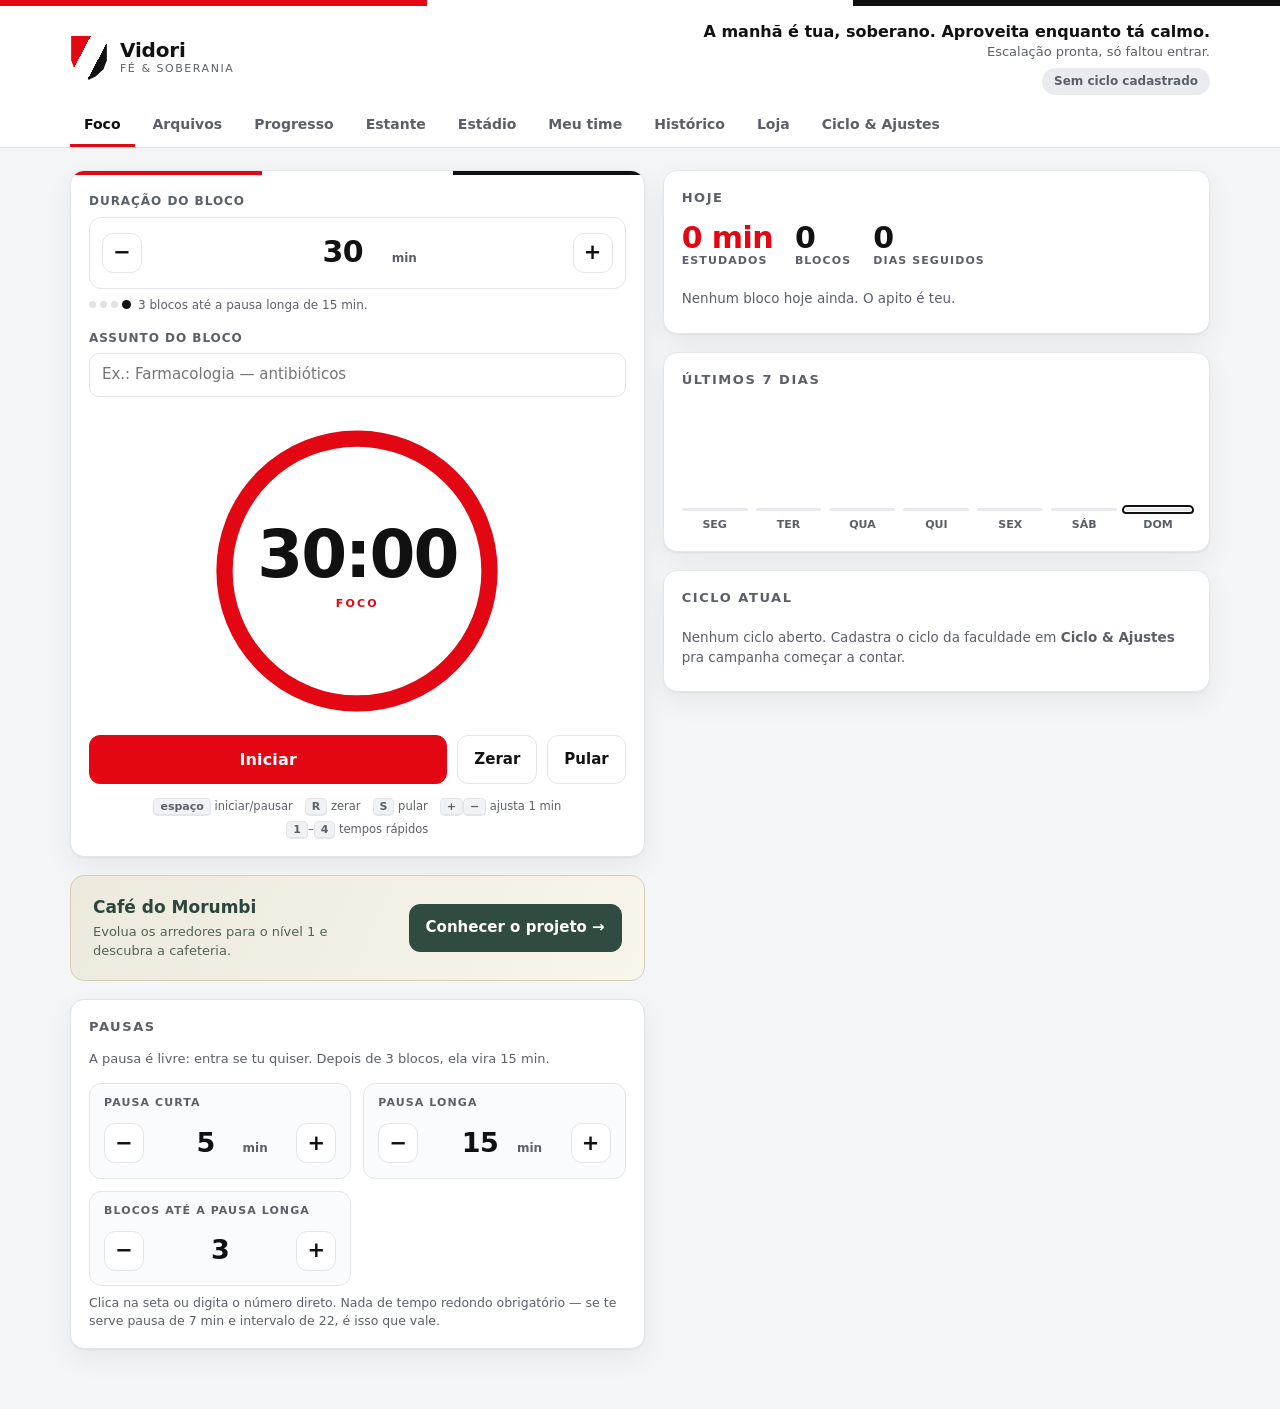
==== commit 901d15e5: "Give player cards shield frames and individual football attributes" ====
--- a/index.html
+++ b/index.html
@@ -874,6 +874,7 @@
 <link rel="stylesheet" href="./cafe.css?v=139">
 <link rel="stylesheet" href="./album-time.css?v=129">
 <link rel="stylesheet" href="./jogadores-fotos.css?v=140">
+<link rel="stylesheet" href="./cartas-time.css?v=141">
 </head>
 <body>
 
@@ -1208,6 +1209,7 @@
       <label for="albumSituacao">Na coleção<select id="albumSituacao"><option value="todas">Todas as cartas</option><option value="obtidas">Conquistadas</option><option value="faltantes">Faltantes</option><option value="repetidas">Com cópias extras</option></select></label>
       <button class="btn btn-pequeno" type="button" id="albumLimpar" data-album-limpar hidden>Limpar filtros</button>
     </div>
+    <details class="album-atributos-ajuda"><summary role="button">Entenda os atributos das cartas</summary><p><b>Jogadores de linha:</b> RIT · ritmo; FIN · finalização; PAS · passe; DRI · drible; DEF · defesa; FIS · físico.</p><p><b>Goleiros:</b> ELA · elasticidade; MAN · manejo; REP · reposição; REF · reflexos; VEL · velocidade; POS · posicionamento.</p><p>As notas foram definidas para o Copeiro, considerando a posição e o perfil de cada jogador. O OVR continua sendo a referência de desempenho nas partidas.</p></details>
     <p id="albumResultados" class="album-resultados" role="status" aria-live="polite"></p>
     <div id="albumLivro" class="album-livro" tabindex="0" role="group" aria-label="Livro de figurinhas. Use as setas para folhear."></div>
     <div class="album-paginacao"><button class="btn btn-pequeno" type="button" id="albumAnterior" aria-label="Páginas anteriores">← Anterior</button><div><strong id="albumPaginaStatus" role="status" aria-live="polite"></strong><small>← → para folhear</small></div><button class="btn btn-pequeno" type="button" id="albumProxima" aria-label="Próximas páginas">Próxima →</button></div>
@@ -1608,7 +1610,9 @@
 <script src="./cidade.js?v=139"></script>
 <script src="./cafe.js?v=139"></script>
 <script src="./jogadores-fotos.js?v=140"></script>
-<script src="./album-time.js?v=139"></script>
+<script src="./atributos-jogadores.js?v=141"></script>
+<script src="./cartas-time.js?v=141"></script>
+<script src="./album-time.js?v=141"></script>
 <script>
 "use strict";
 /* ==========================================================================
@@ -5136,12 +5140,10 @@
   animacaoPacoteTimer=null;
   abrindoPacote=true;
   $("#cartasDoPacote").innerHTML=meuTime.ultimoPacote.map(c=>{
-    const j=JOGADORES_SPFC.find(j=>j.id===c.id),r=raridadeDoJogador(j);
+    const j=JOGADORES_SPFC.find(j=>j.id===c.id);
     const guardado=meuTime.jogadores.find(p=>p.id===j.id);
-    return '<article class="carta-revelada raridade-'+r.id+'"><div class="carta-revelada-topo">'+
-      '<span class="carta-ovr">'+j.ovr+'<small>OVR</small></span><span class="carta-pos">'+rotuloPosicoes(j)+'</span></div>'+(fotoDoJogador(j)||camisaDoTime())+
-      '<span class="carta-raridade">'+r.nome+'</span><h3>'+escapar(j.nome)+'</h3>'+
-      '<p class="carta-repetida">'+(c.nova?'Nova carta':'Cópia extra')+' · '+(guardado?guardado.quantidade:1)+' no elenco</p></article>';
+    return cartaDoJogador(j,{modo:'pacote',quantidade:guardado?guardado.quantidade:1,
+      nota:(c.nova?'Nova carta':'Cópia extra')+' · '+(guardado?guardado.quantidade:1)+' no elenco'});
   }).join('');
   const animando=animar && !window.matchMedia("(prefers-reduced-motion: reduce)").matches;
   $("#animacaoPacote").hidden=!animando;
--- a/cartas-time.css
+++ b/cartas-time.css
@@ -0,0 +1,47 @@
+/* Escudos em relevo, com conteúdo real em HTML e acabamento por raridade. */
+.carta-futebol{
+  --metal:#91a39b;--metal-sombra:#50645d;--metal-luz:#eff4e5;
+  --papel:#e5e9df;--papel-luz:#fbfbf2;--papel-baixo:#cfd7c9;
+  --borda-interna:#687b70;--selo-fundo:#3e5549;--tinta:#292d26;
+  --faixa-vermelha:#ac4245;--faixa-escura:#30372f;
+  position:relative;min-width:0;container-type:inline-size;text-align:center;
+}
+.carta-futebol.raridade-raro{--metal:#799cac;--metal-sombra:#3b6174;--metal-luz:#e6f2ee;--papel:#e1ebee;--papel-luz:#f8fbf4;--papel-baixo:#c5d6db;--borda-interna:#3f6375;--selo-fundo:#31586b}
+.carta-futebol.raridade-epico{--metal:#b198bc;--metal-sombra:#6d4b7a;--metal-luz:#f5e7e4;--papel:#ece4ee;--papel-luz:#fff8ef;--papel-baixo:#d4c6db;--borda-interna:#79547b;--selo-fundo:#65426e}
+.carta-futebol.raridade-idolo{--metal:#c69a48;--metal-sombra:#89602b;--metal-luz:#fff1b7;--papel:#f2e4c3;--papel-luz:#fff9e5;--papel-baixo:#d9bf83;--borda-interna:#a17b3e;--selo-fundo:#694c26}
+.carta-futebol.raridade-lenda{--metal:#c99b47;--metal-sombra:#805024;--metal-luz:#fff4c4;--papel:#f1e6ce;--papel-luz:#fffaf0;--papel-baixo:#e4cfaa;--borda-interna:#9a2f38;--selo-fundo:#3e2a21;--faixa-vermelha:#b52835;--faixa-escura:#292524}
+.carta-futebol.album-figurinha.obtida,.carta-futebol.album-figurinha.faltante,.carta-futebol.carta-revelada{padding:0;border:0;border-radius:0;outline:0;background:transparent;box-shadow:none;overflow:visible;color:var(--tinta)}
+.carta-futebol-corpo{position:relative;isolation:isolate;width:100%;aspect-ratio:300/430;filter:drop-shadow(0 3px 2px #352c2426)}
+.carta-futebol-moldura{position:absolute;inset:0;width:100%;height:100%;overflow:visible}
+.carta-futebol-nota{position:absolute;left:11.5%;top:11.5%;width:29%;z-index:2;color:var(--tinta);line-height:1;text-shadow:.3px .6px 0 var(--metal-luz)}
+.carta-futebol-nota>b{display:block;font-size:16cqw;font-weight:900;letter-spacing:-.065em;font-variant-numeric:tabular-nums}
+.carta-futebol-nota>span{display:block;font-size:7.2cqw;font-weight:800;letter-spacing:-.025em;margin-top:2%}
+.carta-futebol-nota:after{content:"";display:block;height:1px;background:var(--metal);width:75%;margin:9% auto 0;box-shadow:0 1px 0 var(--metal-luz)}
+.carta-futebol-bandeira{position:absolute;left:17%;top:34%;width:12%;height:6%;filter:drop-shadow(0 1px 0 #6c54372b)}
+.carta-futebol-escudo{position:absolute;left:16%;top:42%;width:14%;height:12%}
+.carta-futebol-retrato{position:absolute;left:31%;top:15%;width:64%;aspect-ratio:1;z-index:1;overflow:hidden;mask-image:linear-gradient(#000 0 91%,transparent 100%)}
+.carta-futebol .carta-futebol-retrato .jogador-retrato{display:block;width:100%;height:100%;margin:0;border:0;border-radius:0;background:none;box-shadow:none}
+.carta-futebol-camisa{height:100%;display:grid;place-items:center;position:relative}
+.carta-futebol .carta-futebol-camisa .camisa-time{width:68%;height:auto;margin:0;filter:drop-shadow(0 3px 2px #3e342323)}
+.carta-futebol-camisa>span{position:absolute;inset:0;display:grid;place-items:center;font:italic 17cqw Georgia,serif;color:#7b877c;transform:translateY(-1%)}
+.carta-futebol .carta-futebol-nome{position:absolute;top:57%;left:8%;width:84%;height:9.4%;min-height:0;display:flex;align-items:center;justify-content:center;z-index:3;margin:0;padding:0;color:var(--tinta);font-size:var(--nome-tamanho,6.7cqw);line-height:1.05;letter-spacing:-.03em;font-weight:850;text-transform:uppercase;overflow-wrap:anywhere;text-shadow:0 1px 0 var(--papel-luz)}
+.carta-futebol-outras-posicoes{position:absolute;left:10%;top:54%;width:25%;font-size:3.5cqw;line-height:1;font-weight:750;color:var(--tinta)}
+.carta-futebol-atributos{position:absolute;left:12%;top:69%;width:76%;height:14%;display:grid;grid-template-columns:repeat(2,minmax(0,1fr));grid-template-rows:repeat(3,minmax(0,1fr));column-gap:7%;color:var(--tinta)}
+.carta-futebol-atributos>span{display:flex;align-items:center;justify-content:center;gap:5%;min-width:0;line-height:1}
+.carta-futebol-atributos b{font-size:6.3cqw;font-weight:850;font-variant-numeric:tabular-nums;letter-spacing:-.04em;min-width:3.1ch;text-align:right}
+.carta-futebol-atributos abbr{font-size:4.8cqw;font-weight:650;text-decoration:none;min-width:3.1ch;text-align:left;cursor:help}
+.carta-futebol-raridade{position:absolute;left:31%;top:86.7%;width:38%;font:750 4.6cqw/1.1 Georgia,serif;text-transform:uppercase;letter-spacing:.06em;color:var(--metal-luz);text-shadow:0 1px 0 #0009}
+.carta-futebol-marca{position:absolute;left:25%;top:93.1%;width:50%;font-size:3.1cqw;line-height:1;font-weight:850;letter-spacing:.16em;color:var(--tinta)}
+.carta-futebol-colecao{display:flex;align-items:center;justify-content:space-between;gap:4px;flex-wrap:wrap;padding:4px 5px 1px;line-height:1.3;min-height:19px}
+.carta-futebol .carta-futebol-colecao .album-numero{padding:0;font-size:clamp(8px,3.6cqw,10px);color:#797d6e;white-space:nowrap}
+.carta-futebol .carta-futebol-colecao .album-selo{width:auto;padding:0;border:0;background:none;font-size:clamp(8px,3.7cqw,10px);letter-spacing:0;text-transform:none;color:#506149}
+.carta-futebol .carta-futebol-colecao .album-copias{position:static;display:inline-block;font-size:clamp(8px,3.7cqw,10px);padding:1px 3px;border-radius:3px;white-space:nowrap}
+.carta-futebol.faltante .carta-futebol-moldura{filter:grayscale(1);opacity:.62}
+.carta-futebol.faltante .carta-futebol-retrato{filter:grayscale(1);opacity:.45}
+.carta-futebol.faltante .carta-futebol-nota,.carta-futebol.faltante .carta-futebol-nome,.carta-futebol.faltante .carta-futebol-atributos{color:#687062}
+.carta-futebol.faltante .carta-futebol-bandeira,.carta-futebol.faltante .carta-futebol-escudo{filter:grayscale(1);opacity:.6}
+.carta-futebol.carta-revelada{width:100%;max-width:300px;justify-self:center;align-self:start}
+.carta-futebol.carta-revelada .carta-repetida{margin:7px 0 0;font-size:11px;line-height:1.4;color:#6e7468;min-height:1.4em}
+@media(max-width:480px){.carta-futebol-colecao{padding-left:2px;padding-right:2px}.carta-futebol.carta-revelada .carta-repetida{font-size:10px}.album-grade{gap:17px 11px}.pacote-revelacao{grid-template-columns:minmax(0,1fr);gap:20px}.carta-futebol.carta-revelada{max-width:285px}}
+
+.album-atributos-ajuda{font-size:11px;color:#65715f;margin:0 0 14px;line-height:1.65}.album-atributos-ajuda summary{width:fit-content;cursor:pointer;font-weight:650;color:#52634c;text-underline-offset:3px}.album-atributos-ajuda p{margin:7px 0;max-width:780px}.album-atributos-ajuda summary:focus-visible{outline:3px solid #b53c4b;outline-offset:4px}
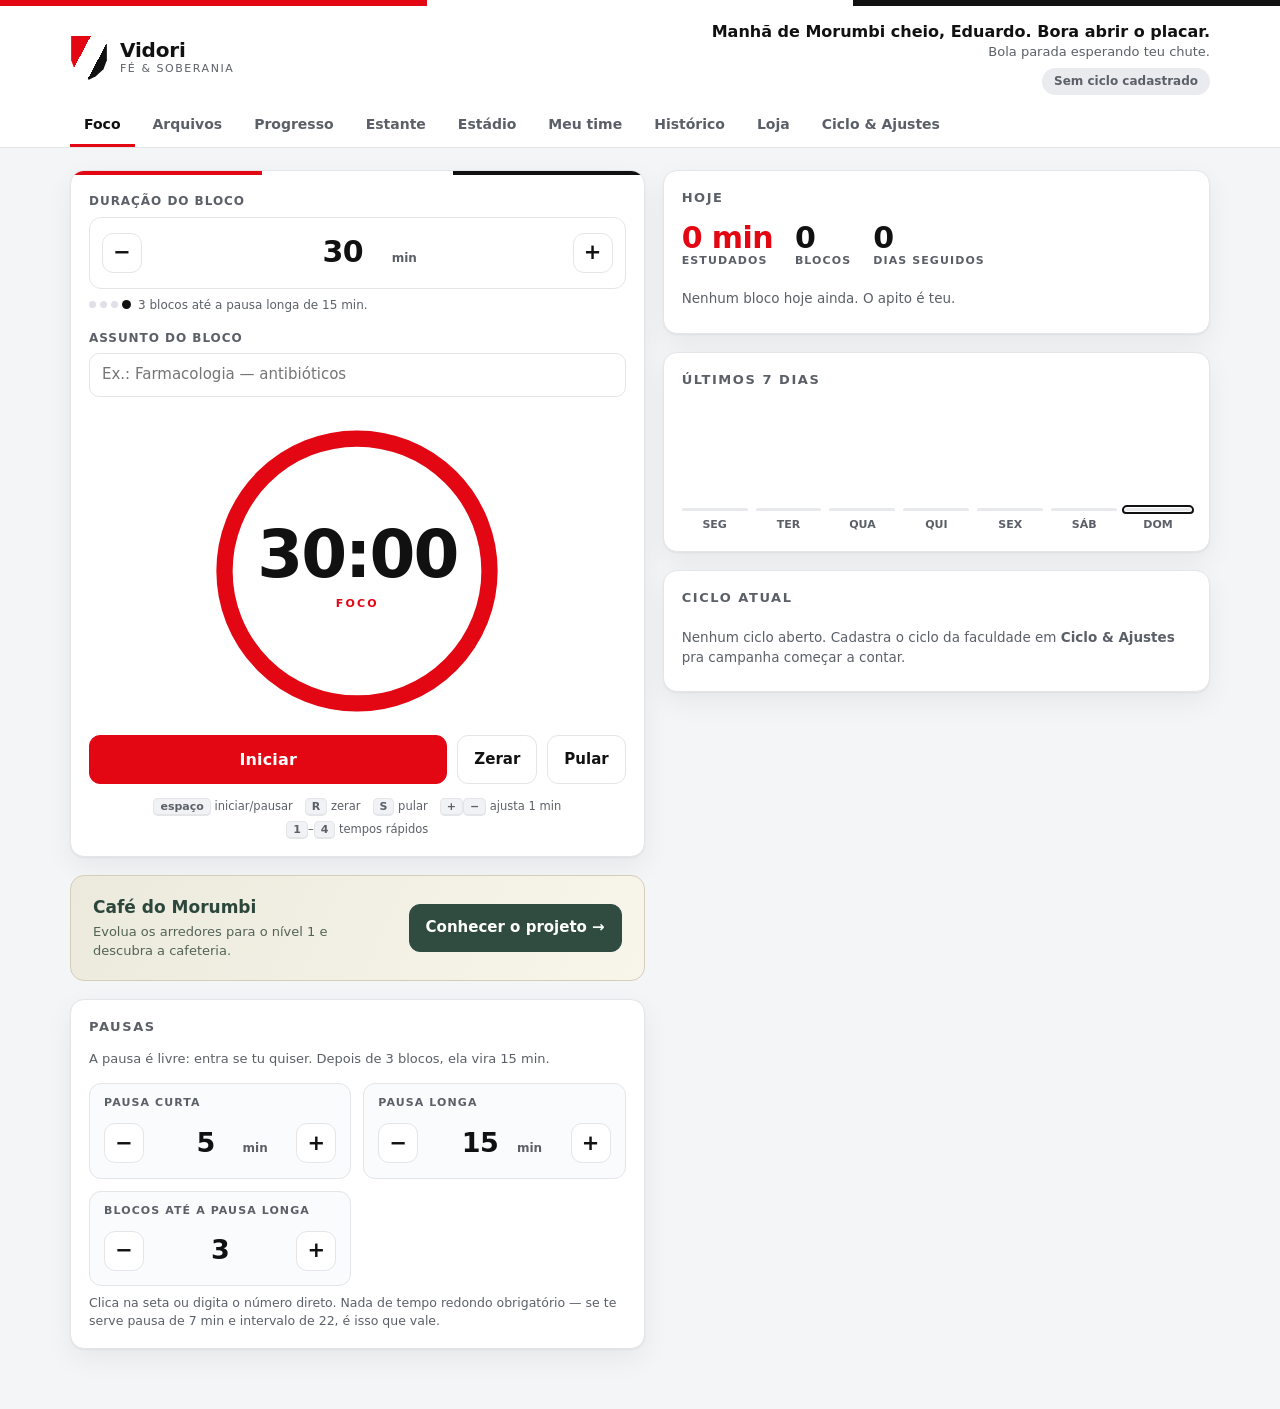
==== commit 45c21e59: "Add portraits for entire squad and sell duplicates during pack reveal" ====
--- a/index.html
+++ b/index.html
@@ -873,8 +873,8 @@
 <link rel="stylesheet" href="./estadio-museu.css?v=135">
 <link rel="stylesheet" href="./cafe.css?v=139">
 <link rel="stylesheet" href="./album-time.css?v=129">
-<link rel="stylesheet" href="./jogadores-fotos.css?v=140">
-<link rel="stylesheet" href="./cartas-time.css?v=141">
+<link rel="stylesheet" href="./jogadores-fotos.css?v=142">
+<link rel="stylesheet" href="./cartas-time.css?v=142">
 </head>
 <body>
 
@@ -1529,6 +1529,7 @@
   <div class="modal-caixa"><div class="faixas"></div><div class="modal-corpo">
     <div class="frase" id="tituloPacote">Seu Pacote Base</div>
     <p class="subtexto" id="resumoPacote" aria-live="polite">Duas cartas adicionadas ao seu elenco.</p>
+    <p class="pacote-saldo" id="saldoPacoteMoedas" role="status"></p>
     <div class="pacote-abertura" id="animacaoPacote" aria-hidden="true" hidden></div>
     <div class="pacote-revelacao" id="cartasDoPacote"></div>
     <div class="modal-botoes"><button class="btn btn-principal" type="button" id="pacoteMeuTime">Ir para Meu time</button><button class="btn" type="button" id="pacoteFechar">Fechar</button></div>
@@ -1609,9 +1610,10 @@
 <script src="./camarotes.js?v=115"></script>
 <script src="./cidade.js?v=139"></script>
 <script src="./cafe.js?v=139"></script>
-<script src="./jogadores-fotos.js?v=140"></script>
+<script src="./fotos-elenco.js?v=142"></script>
+<script src="./jogadores-fotos.js?v=142"></script>
 <script src="./atributos-jogadores.js?v=141"></script>
-<script src="./cartas-time.js?v=141"></script>
+<script src="./cartas-time.js?v=142"></script>
 <script src="./album-time.js?v=141"></script>
 <script>
 "use strict";
@@ -2103,7 +2105,7 @@
     if(j && posicaoDoJogadorNaVaga(j,p) && !usados.has(id)) {escalacao[p.id]=id;usados.add(id);}
   });
   const ultimoPacote=Array.isArray(fonte.ultimoPacote)?fonte.ultimoPacote.filter(c=>c && ids.has(c.id) &&
-    JOGADORES_SPFC.some(j=>j.id===c.id)).slice(0,2).map(c=>({id:c.id,nova:!!c.nova})):[];
+    JOGADORES_SPFC.some(j=>j.id===c.id)).slice(0,2).map(c=>({id:c.id,nova:!!c.nova,...(c.vendida?{vendida:true}:{})})):[];
   const gastoPacotes=Number.isSafeInteger(fonte.gastoPacotes)&&fonte.gastoPacotes>=0?fonte.gastoPacotes:0;
   // Um elenco vazio do reset antigo mantém o gasto perdido, sem reembolso retroativo.
   const gastoPacotesPerdido=Number.isSafeInteger(fonte.gastoPacotesPerdido)&&fonte.gastoPacotesPerdido>=0
@@ -4877,19 +4879,28 @@
       '<button class="btn btn-pequeno btn-preto" type="button" data-time-vender="'+j.id+'" data-time-quantidade="'+j.quantidade+'" aria-label="Vender uma cópia extra de '+escapar(j.nome)+' por '+valor+' moedas">Vender 1 extra · '+valor+' moedas</button></article>';
   }).join("");
 }
-function venderJogadorRepetido(id,quantidadeEsperada) {
+function venderJogadorRepetido(id,quantidadeEsperada,origem='elenco') {
+  if(origem!=='elenco'&&origem!=='pacote')return false;
+  const noPacote=origem==='pacote',cartaPacote=noPacote&&meuTime.ultimoPacote.find(c=>c.id===id);
+  if(noPacote&&(!$('#modalPacote').classList.contains('aberto')||animacaoPacoteTimer!==null||$('#cartasDoPacote').hidden||!cartaPacote||cartaPacote.nova||cartaPacote.vendida))return false;
   const jogador=meuTime.jogadores.find(j=>j.id===id),valor=precoVendaDoJogador(jogador);
-  if(!jogador||jogador.quantidade<=1||!valor||abrindoPacote) return false;
+  if(!jogador||jogador.quantidade<=1||!valor||(abrindoPacote&&!noPacote)) return false;
   if(quantidadeEsperada!==undefined&&quantidadeEsperada!==jogador.quantidade) return false;
   const moedasVendas=meuTime.moedasVendas+valor,vendasNesteTime=meuTime.vendasNesteTime+valor;
   if(!Number.isSafeInteger(moedasVendas)||!Number.isSafeInteger(vendasNesteTime)) return false;
   const jogadores=meuTime.jogadores.map(j=>j.id===id?{...j,quantidade:j.quantidade-1}:{...j});
-  const proximo=normalizarMeuTime({...meuTime,jogadores,moedasVendas,vendasNesteTime});
+  const ultimoPacote=noPacote?meuTime.ultimoPacote.map(c=>c.id===id?{...c,vendida:true}:c):meuTime.ultimoPacote;
+  const proximo=normalizarMeuTime({...meuTime,jogadores,moedasVendas,vendasNesteTime,ultimoPacote});
   // A retirada da cópia e o crédito ficam na mesma gravação.
   if(!Armazem.gravar(CHAVES.meuTime,proximo)) return false;
   meuTime=proximo;renderMeuTime();renderLoja();
-  const foco=$("#timeRepetidos [data-time-vender="+id+"]")||$("#timeRepetidos [data-time-vender]")||$("#tituloRepetidos");
-  foco.focus({preventScroll:true});
+  if(noPacote){
+    renderCartasResultadoPacote();
+    ($('#cartasDoPacote [data-pacote-vender]')||$('#pacoteFechar')).focus({preventScroll:true});
+  }else{
+    const foco=$('#timeRepetidos [data-time-vender='+id+']')||$('#timeRepetidos [data-time-vender]')||$('#tituloRepetidos');
+    foco.focus({preventScroll:true});
+  }
   mostrarAviso("Cópia extra de "+jogador.nome+" vendida. +"+valor+" moedas.");
   return true;
 }
@@ -5134,17 +5145,22 @@
   $("#catalogoPacote").innerHTML=[...JOGADORES_SPFC].sort((a,b)=>b.ovr-a.ovr||a.nome.localeCompare(b.nome,"pt-BR")).map(j=>
     '<tr class="raridade-'+raridadeDoJogador(j).id+'"><td>'+fotoDoJogador(j,'catalogo-foto')+escapar(j.nome)+'</td><td>'+rotuloPosicoes(j)+'</td><td><span class="carta-raridade">'+j.ovr+'</span></td></tr>').join('');
 }
+function renderCartasResultadoPacote() {
+  $('#saldoPacoteMoedas').textContent='Seu saldo: '+saldoMoedas()+' moedas';
+  $("#cartasDoPacote").innerHTML=meuTime.ultimoPacote.map(c=>{
+    const j=JOGADORES_SPFC.find(j=>j.id===c.id);
+    const guardado=meuTime.jogadores.find(p=>p.id===j.id);
+    return cartaDoJogador(j,{modo:'pacote',quantidade:guardado?guardado.quantidade:1,
+      nota:(c.vendida?'Cópia do pacote vendida':c.nova?'Nova carta':'Cópia extra')+' · '+(guardado?guardado.quantidade:1)+' no elenco',
+      venda:!c.nova&&(c.vendida||(guardado&&guardado.quantidade>1))?{vendida:!!c.vendida,valor:precoVendaDoJogador(j)}:null});
+  }).join('');
+}
 function abrirResultadoPacote(animar=false) {
   if(meuTime.ultimoPacote.length!==2) return;
   clearTimeout(animacaoPacoteTimer);
   animacaoPacoteTimer=null;
   abrindoPacote=true;
-  $("#cartasDoPacote").innerHTML=meuTime.ultimoPacote.map(c=>{
-    const j=JOGADORES_SPFC.find(j=>j.id===c.id);
-    const guardado=meuTime.jogadores.find(p=>p.id===j.id);
-    return cartaDoJogador(j,{modo:'pacote',quantidade:guardado?guardado.quantidade:1,
-      nota:(c.nova?'Nova carta':'Cópia extra')+' · '+(guardado?guardado.quantidade:1)+' no elenco'});
-  }).join('');
+  renderCartasResultadoPacote();
   const animando=animar && !window.matchMedia("(prefers-reduced-motion: reduce)").matches;
   $("#animacaoPacote").hidden=!animando;
   $("#cartasDoPacote").hidden=animando;
@@ -5213,10 +5229,15 @@
   }
   fecharModalPacote();irParaPainel("time");focarPosicaoTime();
 });
-$("#modalPacote").addEventListener("click",e=>{if(e.target.id==="modalPacote") fecharModalPacote();});
+$('#modalPacote').addEventListener('click',e=>{
+  const venda=e.target.closest('[data-pacote-vender]');
+  if(venda&&!venda.disabled){
+    if(!venderJogadorRepetido(venda.dataset.pacoteVender,Number(venda.dataset.pacoteQuantidade),'pacote'))mostrarAviso('Não consegui vender esta cópia. Seu elenco e suas moedas foram mantidos.');
+  }else if(e.target.id==='modalPacote')fecharModalPacote();
+});
 $("#modalPacote").addEventListener("keydown",e=>{
   if(e.key!=="Tab") return;
-  const botoes=Array.from($("#modalPacote").querySelectorAll("button")).filter(b=>!b.disabled&&!b.hidden);
+  const botoes=Array.from($("#modalPacote").querySelectorAll("button")).filter(b=>!b.disabled&&!b.hidden&&b.getClientRects().length);
   const primeiro=botoes[0],ultimo=botoes[botoes.length-1];
   if(e.shiftKey&&document.activeElement===primeiro){e.preventDefault();ultimo.focus();}
   else if(!e.shiftKey&&document.activeElement===ultimo){e.preventDefault();primeiro.focus();}
--- a/jogadores-fotos.css
+++ b/jogadores-fotos.css
@@ -1,7 +1,7 @@
 .jogador-retrato{position:relative;display:inline-grid;place-items:center;isolation:isolate;overflow:hidden;width:50px;height:50px;flex-shrink:0;vertical-align:middle}
 .jogador-foto-reserva{display:grid;place-items:center;width:85%;height:85%;border-radius:50%;background:linear-gradient(135deg,#b52d42,#7a2638);font-size:16px;font-weight:800;letter-spacing:.05em;color:#fff4de}
 .jogador-retrato.foto-pronta .jogador-foto-reserva{visibility:hidden}
-.jogador-retrato img{position:absolute;left:var(--foto-x);top:var(--foto-y);display:block;width:300%;height:200%;max-width:none;object-fit:fill;filter:drop-shadow(0 1px 1px #34221d26)}
+.jogador-retrato img{position:absolute;left:var(--foto-x);top:var(--foto-y);display:block;width:var(--foto-largura,300%);height:var(--foto-altura,200%);max-width:none;object-fit:fill;filter:drop-shadow(0 1px 1px #34221d26)}
 .jogador-retrato img[hidden]{display:none}
 .time-posicao .jogador-retrato{display:block;width:51px;height:51px;margin:0 auto 2px}
 .time-carta-topo>.jogador-retrato{width:44px;height:44px}
--- a/cartas-time.css
+++ b/cartas-time.css
@@ -45,3 +45,5 @@
 @media(max-width:480px){.carta-futebol-colecao{padding-left:2px;padding-right:2px}.carta-futebol.carta-revelada .carta-repetida{font-size:10px}.album-grade{gap:17px 11px}.pacote-revelacao{grid-template-columns:minmax(0,1fr);gap:20px}.carta-futebol.carta-revelada{max-width:285px}}
 
 .album-atributos-ajuda{font-size:11px;color:#65715f;margin:0 0 14px;line-height:1.65}.album-atributos-ajuda summary{width:fit-content;cursor:pointer;font-weight:650;color:#52634c;text-underline-offset:3px}.album-atributos-ajuda p{margin:7px 0;max-width:780px}.album-atributos-ajuda summary:focus-visible{outline:3px solid #b53c4b;outline-offset:4px}
+
+.pacote-saldo{font-size:12px;font-weight:650;color:#516348;margin-top:9px}.carta-futebol .carta-venda-pacote{width:100%;margin-top:9px;padding:10px 5px;background:#304d3b;border-color:#304d3b;color:#fff9e9;font-size:clamp(10px,4.5cqw,12px);font-weight:700;line-height:1.35}.carta-venda-concluida{margin:10px 0 0;color:#3d704d;font-size:12px;font-weight:650}
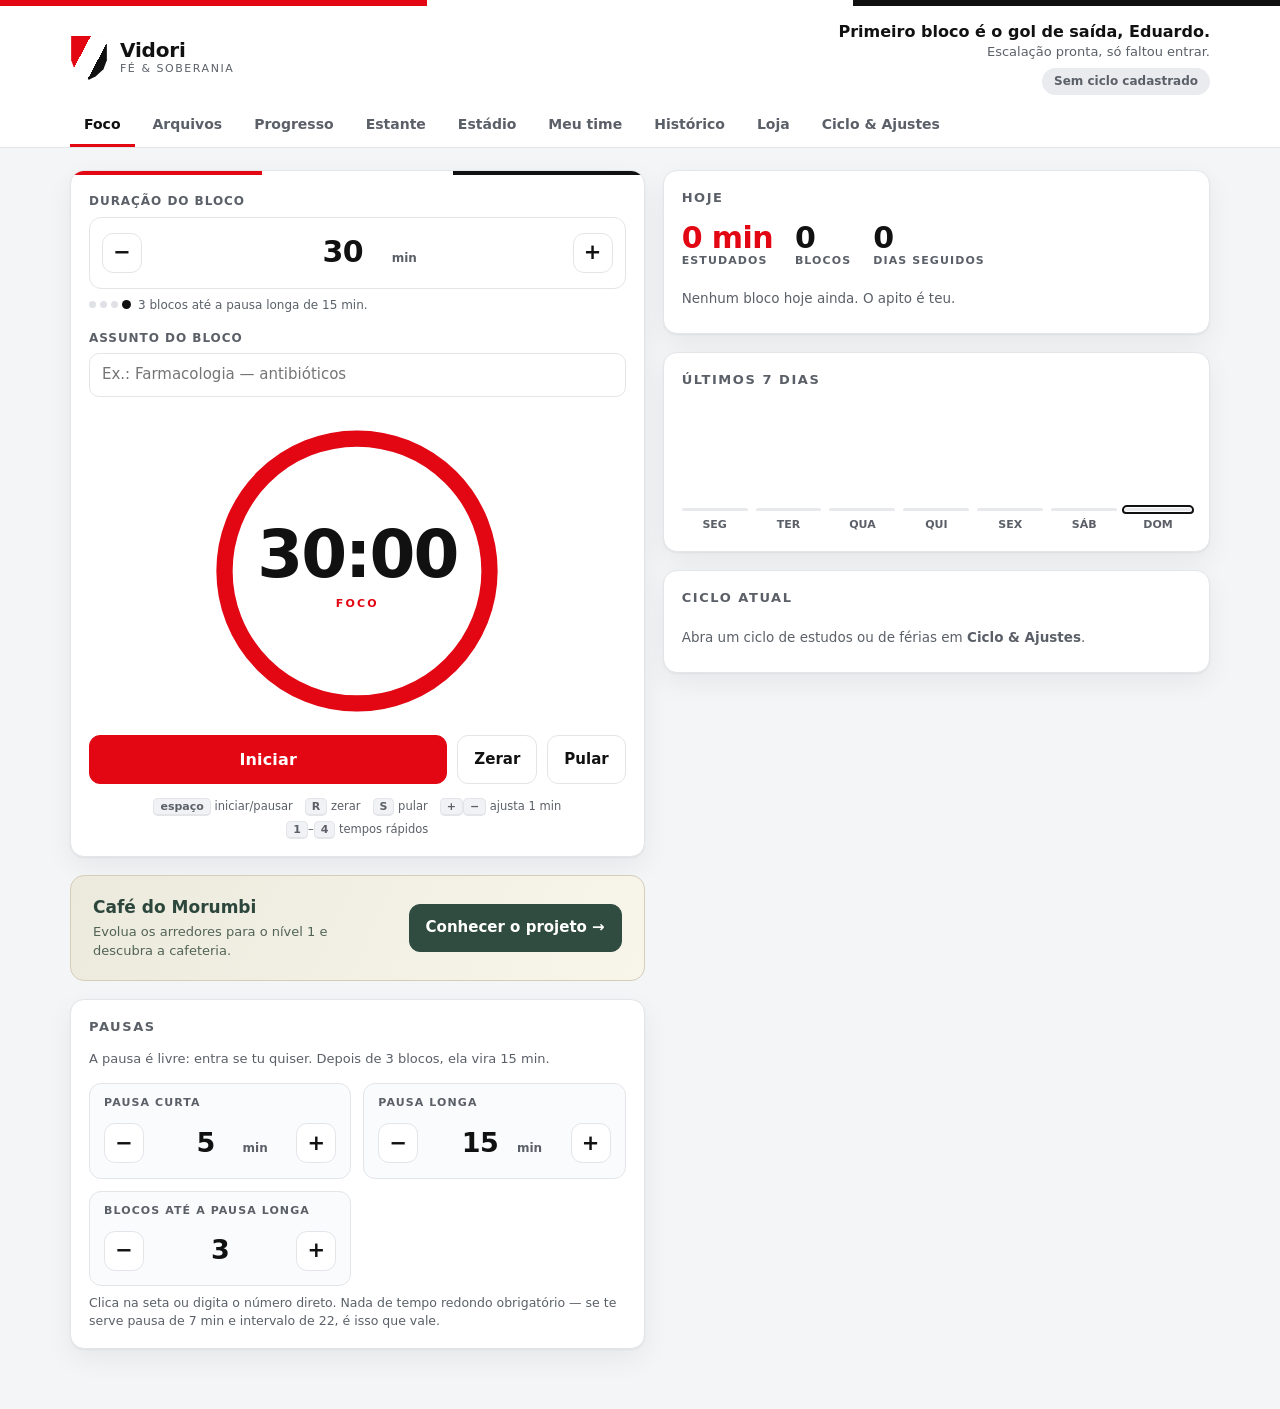
==== commit 02b8d2ce: "Add optional vacation cycles with relaxed green theme and separate archive" ====
--- a/index.html
+++ b/index.html
@@ -873,6 +873,7 @@
 <link rel="stylesheet" href="./estadio-museu.css?v=135">
 <link rel="stylesheet" href="./cafe.css?v=139">
 <link rel="stylesheet" href="./album-time.css?v=129">
+<link rel="stylesheet" href="./ciclo-ferias.css?v=143">
 <link rel="stylesheet" href="./jogadores-fotos.css?v=142">
 <link rel="stylesheet" href="./cartas-time.css?v=142">
 </head>
@@ -1338,8 +1339,14 @@
     <div class="cartao">
       <div class="faixas faixas-fina"></div>
       <div class="cartao-corpo">
-        <h2>Ciclo em andamento</h2>
+        <h2 id="tituloFormCiclo">Abrir um ciclo</h2>
         <div id="formCicloBox">
+          <fieldset class="ciclo-tipos" id="tiposCiclo" aria-describedby="ajudaTipoCiclo">
+            <legend>Qual ciclo você quer abrir?</legend>
+            <label class="ciclo-tipo"><input type="radio" name="tipoCiclo" value="estudo" checked><span><b>Ciclo de estudos</b><small>Uma campanha para suas provas.</small></span></label>
+            <label class="ciclo-tipo ciclo-tipo-ferias"><input type="radio" name="tipoCiclo" value="ferias"><span><b>Ciclo de férias</b><small>Verde e branco. No seu ritmo.</small></span></label>
+          </fieldset>
+          <p class="dica ciclo-tipo-ajuda" id="ajudaTipoCiclo"></p>
           <div class="campo">
             <label for="cicloNome">Nome do ciclo</label>
             <input type="text" id="cicloNome" placeholder="Ex.: Ciclo 4 — Cardio e Respiratório" maxlength="60">
@@ -1349,7 +1356,7 @@
               <label for="cicloInicio">Início</label>
               <input type="date" id="cicloInicio">
             </div>
-            <div class="campo">
+            <div class="campo" id="campoCicloFim">
               <label for="cicloFim">Fim previsto</label>
               <input type="date" id="cicloFim">
             </div>
@@ -1358,7 +1365,7 @@
             <button class="btn btn-principal" id="btnSalvarCiclo">Salvar ciclo</button>
             <button class="btn btn-preto" id="btnEncerrarCiclo">Levantar a taça</button>
           </div>
-          <p class="dica">Encerrar congela as estatísticas e manda o ciclo para a Estante. A faculdade não volta atrás — o app também não.</p>
+          <p class="dica" id="dicaEncerrarCiclo">Encerrar congela as estatísticas e manda o ciclo para a Estante. A faculdade não volta atrás — o app também não.</p>
         </div>
       </div>
     </div>
@@ -1606,7 +1613,7 @@
 <div id="avisos" aria-live="polite"></div>
 
 <script src="./futebol.js"></script>
-<script src="./estadio-museu.js?v=135"></script>
+<script src="./estadio-museu.js?v=143"></script>
 <script src="./camarotes.js?v=115"></script>
 <script src="./cidade.js?v=139"></script>
 <script src="./cafe.js?v=139"></script>
@@ -3058,51 +3065,47 @@
 /* --------------------------------------------------------------------------
    8. CICLOS
    -------------------------------------------------------------------------- */
+function cicloDeFerias(c) { return c?.tipo === "ferias"; }
 function cicloAtivo() { return ciclos.find((c) => !c.encerradoEm) || null; }
-function ciclosEncerrados() {
-  return ciclos.filter((c) => c.encerradoEm).sort((a, b) => a.inicio < b.inicio ? 1 : -1);
+function ciclosEncerrados(incluirFerias=false) {
+  return ciclos.filter((c) => c.encerradoEm && (incluirFerias || !cicloDeFerias(c))).sort((a, b) => a.inicio < b.inicio ? 1 : -1);
 }
 function cicloPorId(id) { return ciclos.find((c) => c.id === id) || null; }
 
 /** Último ciclo encerrado antes do ciclo informado (para a comparação). */
 function cicloAnteriorDe(ciclo) {
+  if (cicloDeFerias(ciclo)) return null;
   const anteriores = ciclos
-    .filter((c) => c.encerradoEm && c.inicio < ciclo.inicio)
+    .filter((c) => c.encerradoEm && !cicloDeFerias(c) && c.inicio < ciclo.inicio)
     .sort((a, b) => a.inicio < b.inicio ? 1 : -1);
   return anteriores[0] || null;
 }
 
 function salvarCicloDoFormulario() {
-  const nome  = $("#cicloNome").value.trim();
-  const ini   = $("#cicloInicio").value;
-  const fim   = $("#cicloFim").value;
-  if (!nome)      { mostrarAviso("Dá um nome pro ciclo, Eduardo."); return; }
-  if (!ini || !fim) { mostrarAviso("Preenche início e fim previsto."); return; }
-  if (fim < ini)  { mostrarAviso("O fim não pode vir antes do início."); return; }
-
   const atual = cicloAtivo();
-  if (atual) {
-    atual.nome = nome; atual.inicio = ini; atual.fimPrevisto = fim;
-    mostrarAviso("Ciclo atualizado, soberano.");
-  } else {
-    ciclos.push({
-      id: "c" + Date.now(),
-      nome, inicio: ini, fimPrevisto: fim,
-      encerradoEm: null, congelado: null
-    });
-    mostrarAviso("Ciclo aberto. Fase de grupos começando, " + NOME + ".");
-  }
-  salvarCiclos();
+  const tipo = atual ? (cicloDeFerias(atual) ? 'ferias' : 'estudo') : tipoCicloDoFormulario();
+  const ferias = tipo === 'ferias';
+  const nome = $('#cicloNome').value.trim();
+  const ini = $('#cicloInicio').value;
+  const fim = ferias ? null : $('#cicloFim').value;
+  if (!nome) { mostrarAviso('Dê um nome para o ciclo.'); $('#cicloNome').focus(); return false; }
+  if (!ini || (!ferias && !fim)) { mostrarAviso(ferias ? 'Escolha a data de início.' : 'Preenche início e fim previsto.'); return false; }
+  if (fim && fim < ini) { mostrarAviso('O fim não pode vir antes do início.'); return false; }
+  const proximo = atual
+    ? ciclos.map(c => c.id === atual.id ? {...c,nome,inicio:ini,fimPrevisto:fim} : c)
+    : [...ciclos,{id:'c'+Date.now(),tipo,nome,inicio:ini,fimPrevisto:fim,encerradoEm:null,congelado:null}];
+  if (!Armazem.gravar(CHAVES.ciclos,proximo)) { mostrarAviso('Não consegui salvar o ciclo. Tente novamente.'); return false; }
+  ciclos = proximo;
+  mostrarAviso(ferias ? (atual ? 'Férias atualizadas. No seu ritmo.' : 'Ciclo de férias aberto. Aproveite no seu ritmo!') : (atual ? 'Ciclo atualizado, soberano.' : 'Ciclo aberto. Fase de grupos começando, '+NOME+'.'));
   renderTudo();
-  oferecerAdocaoDeOrfaos(cicloAtivo());
-}
-
-/**
- * Blocos sem ciclo que caem dentro do período do ciclo informado.
- * É o caso do primeiro dia: estudou antes de cadastrar a campanha.
- */
+  if (!ferias) oferecerAdocaoDeOrfaos(cicloAtivo());
+  return true;
+}
+
+/** Blocos anteriores não são incorporados automaticamente às férias. */
+
 function orfaosDoPeriodo(ciclo) {
-  if (!ciclo) return [];
+  if (!ciclo || cicloDeFerias(ciclo)) return [];
   return blocos.filter((b) => !b.cicloId &&
                               b.dia >= ciclo.inicio &&
                               b.dia <= ciclo.fimPrevisto);
@@ -3154,34 +3157,30 @@
 
 function encerrarCiclo() {
   const c = cicloAtivo();
-  if (!c) { mostrarAviso("Não tem ciclo em andamento."); return; }
-  if (!confirm('Encerrar "' + c.nome + '"?\n\nAs estatísticas ficam congeladas e o ciclo vai para a Estante. Não dá pra reabrir.')) return;
-
-  const meus = blocos.filter((b) => b.cicloId === c.id);
-  const min  = meus.reduce((s, b) => s + b.minutos, 0);
-  const dias = new Set(meus.map((b) => b.dia));
-
-  c.encerradoEm = chaveDia(new Date());
-  c.congelado = {
-    minutos: min,
-    blocos: meus.length,
-    diasAtivos: dias.size,
-    maiorSequencia: maiorSequenciaEm(Array.from(dias)),
-    dataFim: c.encerradoEm
-  };
-  salvarCiclos();
-
-  const msg = falar("encerrarCiclo");
-  mostrarAviso(msg, "recorde");
-  notificar("Vidori — ciclo encerrado", msg);
-  renderTudo();
-  irParaPainel("estante");
+  if (!c) { mostrarAviso('Não tem ciclo em andamento.'); return false; }
+  const ferias = cicloDeFerias(c);
+  if (!confirm('Encerrar "'+c.nome+'"?\n\n'+(ferias ? 'Seu tempo ficará guardado no arquivo de férias, sem gerar troféus. Você poderá abrir outro ciclo depois.' : 'As estatísticas ficam congeladas e o ciclo vai para a Estante. Não dá pra reabrir.'))) return false;
+  const meus = blocos.filter(b=>b.cicloId===c.id),dias = new Set(meus.map(b=>b.dia));
+  const fim = chaveDia(new Date());
+  const congelado = {minutos:meus.reduce((total,b)=>total+b.minutos,0),blocos:meus.length,diasAtivos:dias.size,maiorSequencia:maiorSequenciaEm(Array.from(dias)),dataFim:fim};
+  const proximo = ciclos.map(item=>item.id===c.id ? {...item,encerradoEm:fim,congelado} : item);
+  if (!Armazem.gravar(CHAVES.ciclos,proximo)) { mostrarAviso('Não consegui encerrar o ciclo. Seus registros foram mantidos.'); return false; }
+  ciclos = proximo;
+  // A próxima abertura começa com um formulário novo, sem nome e datas antigos.
+  $('#cicloNome').value=''; $('#cicloInicio').value=''; $('#cicloFim').value='';
+  document.querySelector('input[name="tipoCiclo"][value="estudo"]').checked=true;
+  const msg=ferias ? 'Férias guardadas com carinho. Cada momento tem seu valor.' : falar('encerrarCiclo');
+  mostrarAviso(msg,ferias ? undefined : 'recorde');
+  if (!ferias) notificar('Copeiro — ciclo encerrado',msg);
+  renderTudo(); irParaPainel('estante');
+  return true;
 }
 
 /* --------------------------------------------------------------------------
    9. ESTATÍSTICAS
    -------------------------------------------------------------------------- */
 /** Mapa { "AAAA-MM-DD": minutos } de todo o histórico. */
+
 function minutosPorDia(lista) {
   const mapa = Object.create(null);
   (lista || blocos).forEach((b) => {
@@ -3292,7 +3291,7 @@
     const i = difDias(ciclo.inicio, b.dia);
     if (i >= 0) porIndice[i] = (porIndice[i] || 0) + b.minutos;
   });
-  const fimRef = ciclo.encerradoEm || ciclo.fimPrevisto;
+  const fimRef = ciclo.encerradoEm || ciclo.fimPrevisto || chaveDia(new Date());
   const totalDias = Math.max(1, difDias(ciclo.inicio, fimRef) + 1);
   const n = limiteDias || totalDias;
   const saida = [];
@@ -3632,7 +3631,7 @@
     T.blocosNaSerie = (T.blocosNaSerie || 0) + 1;
 
     tocarGol();
-    const msg = falar("concluir", { min: humanoMin(minutos), assunto: assunto });
+    const msg = cicloDeFerias(cicloAtivo()) ? "Bloco concluído. Um tempo para você — agora, uma pausa no seu ritmo." : falar("concluir", { min: humanoMin(minutos), assunto: assunto });
     notificar("Vidori — bloco concluído", msg);
     depoisDeRegistrar();
     // a pausa é definida ANTES de ser anunciada: o modal só lê o que já está
@@ -3862,8 +3861,18 @@
     : falar("aindaNao");
 
   const c = cicloAtivo();
+  const ferias = cicloDeFerias(c);
+  document.body.classList.toggle('em-ferias',ferias);
+  $('#assunto').placeholder=ferias ? 'Ex.: leitura, curso ou projeto pessoal' : 'Ex.: Farmacologia — antibióticos';
+  if (ferias) {
+    $('#saudacao').textContent='Um tempo para você, Eduardo.';
+    $('#subtexto').textContent=min ? humanoMin(min)+' hoje, no seu ritmo.' : 'Aprender, criar ou descansar. Sem pressa.';
+  }
   const chip = $("#chipCiclo");
-  if (c) {
+  if (ferias) {
+    chip.className='chip-ciclo ferias';
+    chip.innerHTML='<span class="ponto"></span>Férias · '+escapar(c.nome)+' · No seu ritmo';
+  } else if (c) {
     const dia = difDias(c.inicio, chaveDia(new Date())) + 1;
     const total = difDias(c.inicio, c.fimPrevisto) + 1;
     const faltam = difDias(chaveDia(new Date()), c.inicio);
@@ -3886,6 +3895,7 @@
   $("#hojeMin").textContent = humanoMin(min);
   $("#hojeBlocos").textContent = meus.length;
   $("#hojeSeq").textContent = sequenciaAtual();
+  $("#hojeSeq").parentElement.hidden = cicloDeFerias(cicloAtivo());
 
   const alvo = $("#listaHoje");
   if (!meus.length) {
@@ -3925,18 +3935,26 @@
 function renderCicloAtual() {
   const alvo = $("#cicloAtualBox");
   const c = cicloAtivo();
+  alvo.classList.toggle('ciclo-ferias-atual',cicloDeFerias(c));
   if (!c) {
-    alvo.innerHTML = '<p class="vazio">Nenhum ciclo aberto. Cadastra o ciclo da faculdade em ' +
-                     '<b>Ciclo &amp; Ajustes</b> pra campanha começar a contar.</p>';
+    alvo.innerHTML = '<p class="vazio">Abra um ciclo de estudos ou de férias em <b>Ciclo &amp; Ajustes</b>.</p>';
     return;
   }
   const hoje = chaveDia(new Date());
   const dia   = Math.max(1, difDias(c.inicio, hoje) + 1);
-  const total = Math.max(1, difDias(c.inicio, c.fimPrevisto) + 1);
+  const total = cicloDeFerias(c) ? 1 : Math.max(1, difDias(c.inicio, c.fimPrevisto) + 1);
   const meus  = blocos.filter((b) => b.cicloId === c.id);
   const min   = meus.reduce((s, b) => s + b.minutos, 0);
   const dias  = new Set(meus.map((b) => b.dia)).size;
 
+  if (cicloDeFerias(c)) {
+    alvo.innerHTML='<span class="ferias-etiqueta">Ciclo de férias</span><h3>'+escapar(c.nome)+'</h3>'+
+      '<p class="ferias-ritmo">No seu ritmo.</p><p class="subtexto">Desde '+formatarDataLonga(c.inicio)+'. Encerre quando quiser.</p>'+
+      '<div class="numeros"><div class="numero destaque"><div class="valor">'+humanoMin(min)+'</div><div class="rotulo">Tempo para você</div></div>'+
+      '<div class="numero"><div class="valor">'+meus.length+'</div><div class="rotulo">Blocos registrados</div></div></div>'+
+      '<p class="ferias-leve">Leitura, cursos e projetos também têm seu espaço. Descansar faz parte.</p>';
+    return;
+  }
   // fase da campanha: começo = fase de grupos, reta final = decisão
   const comecou = difDias(hoje, c.inicio) <= 0;
   const prog = dia / total;
@@ -3962,6 +3980,7 @@
 
 /** Frase "Nh à frente/atrás do ciclo anterior nesta altura". */
 function textoComparativo(c) {
+  if (cicloDeFerias(c)) return "";
   const ant = cicloAnteriorDe(c);
   if (!ant) return "Primeiro ciclo da estante — sem comparação ainda. Fé, soberano.";
   const dia = Math.max(1, difDias(c.inicio, chaveDia(new Date())) + 1);
@@ -4060,13 +4079,17 @@
 function renderComparativo() {
   const alvo = $("#comparativoBox");
   const c = cicloAtivo();
+  if (cicloDeFerias(c)) {
+    alvo.innerHTML='<div class="ferias-pausa"><span class="ferias-etiqueta">Ciclo de férias</span><h3>Cada momento tem seu valor.</h3><p>Seu tempo fica registrado, sem comparação com os ciclos de provas. Aproveite no seu ritmo.</p></div>';
+    return;
+  }
   if (!c) {
     alvo.innerHTML = '<p class="vazio">Abre um ciclo pra comparar campanhas.</p>';
     return;
   }
   const ant = cicloAnteriorDe(c);
   const dia = Math.max(1, difDias(c.inicio, chaveDia(new Date())) + 1);
-  const total = Math.max(1, difDias(c.inicio, c.fimPrevisto) + 1);
+  const total = cicloDeFerias(c) ? 1 : Math.max(1, difDias(c.inicio, c.fimPrevisto) + 1);
 
   alvo.innerHTML =
     '<p class="comparativo-texto"><b>Dia ' + dia + " de " + total + "</b> — " +
@@ -4148,7 +4171,8 @@
 
 function renderEstante() {
   renderMuseuEstante();
-  const lista = ciclosEncerrados();
+  const lista = ciclosEncerrados(true);
+  const academicos = ciclosEncerrados();
   const alvo = $("#prateleira");
 
   if (!lista.length) {
@@ -4158,10 +4182,11 @@
     return;
   }
 
-  alvo.innerHTML = lista.map((c, i) => {
+  alvo.innerHTML = lista.map((c) => {
     const g = c.congelado || { minutos: 0, diasAtivos: 0, maiorSequencia: 0, blocos: 0 };
+    if (cicloDeFerias(c)) return '<article class="trofeu ferias-arquivo" data-ferias-arquivo="'+escapar(c.id)+'"><span class="selo">Férias · No seu ritmo</span><div class="trofeu-topo"><h3>'+escapar(c.nome)+'</h3><div class="trofeu-periodo">'+formatarDataLonga(c.inicio)+' → '+formatarDataLonga(c.encerradoEm)+'</div></div><div class="trofeu-nums"><div><div class="v">'+humanoMin(g.minutos)+'</div><div class="r">Tempo para você</div></div><div><div class="v">'+(g.blocos||0)+'</div><div class="r">Blocos registrados</div></div></div><p class="ferias-arquivo-nota">Um registro das suas férias, guardado com carinho.</p></article>';
     return '<article class="trofeu">' +
-      '<span class="selo">Tutoria · ' + (lista.length - i) + "</span>" +
+      '<span class="selo">Tutoria · ' + (academicos.length - academicos.findIndex(a=>a.id===c.id)) + "</span>" +
       '<div class="trofeu-topo">' +
         "<h3>" + escapar(c.nome) + "</h3>" +
         '<div class="trofeu-periodo">' + formatarDataLonga(c.inicio) + " → " + formatarDataLonga(c.encerradoEm) + "</div>" +
@@ -4191,7 +4216,7 @@
       '<span class="hora">' + formatarDataCurta(b.dia) + " " + formatarHora(b.fim) + "</span>" +
       '<span class="assunto editavel" data-id="' + b.id + '" tabindex="0" role="button" ' +
         'title="Clique para corrigir o assunto">' + escapar(b.assunto) + "</span>" +
-      '<span class="ciclo-nome">' + (c ? escapar(c.nome) : "sem ciclo") + "</span>" +
+      '<span class="ciclo-nome'+(cicloDeFerias(c)?' ferias-historico':'')+'">' + (c ? (cicloDeFerias(c)?'Férias · ':'')+escapar(c.nome) : "sem ciclo") + "</span>" +
       '<span class="min">' + b.minutos + " min</span>" +
       '<button class="apagar" data-id="' + b.id + '" title="Apagar este registro" aria-label="Apagar">&times;</button>' +
     "</div>";
@@ -4208,23 +4233,33 @@
     : "";
 }
 
+function tipoCicloDoFormulario() {
+  return document.querySelector('input[name="tipoCiclo"]:checked')?.value === 'ferias' ? 'ferias' : 'estudo';
+}
+function atualizarTipoCicloFormulario() {
+  const atual=cicloAtivo(),ferias=atual ? cicloDeFerias(atual) : tipoCicloDoFormulario()==='ferias';
+  $('#formCicloBox').classList.toggle('form-ferias',ferias);
+  $('#tituloFormCiclo').textContent=atual ? (ferias ? 'Férias em andamento' : 'Ciclo em andamento') : 'Abrir um ciclo';
+  $('#campoCicloFim').hidden=ferias; $('#cicloFim').disabled=ferias;
+  $('#cicloNome').placeholder=ferias ? 'Ex.: Minhas férias — leituras e projetos' : 'Ex.: Ciclo 4 — Cardio e Respiratório';
+  $('#ajudaTipoCiclo').textContent=(atual ? 'Para escolher outro tipo, encerre o ciclo atual. ' : '')+(ferias ? 'Sem prazo, sem comparação com provas. Moedas e dinheiro continuam no mesmo ritmo: 1 moeda a cada 5 min e R$ 1 a cada 45 s, com os bônus habituais.' : 'Defina o período das provas e acompanhe sua campanha.');
+  $('#btnSalvarCiclo').textContent=atual ? (ferias ? 'Atualizar férias' : 'Atualizar ciclo') : (ferias ? 'Abrir ciclo de férias' : 'Abrir ciclo');
+  $('#btnEncerrarCiclo').textContent=ferias ? 'Encerrar férias' : 'Levantar a taça';
+  $('#dicaEncerrarCiclo').textContent=ferias ? 'Ao encerrar, as férias ficam no histórico com seu tempo registrado, sem contar como ciclo acadêmico ou gerar troféus.' : 'Encerrar congela as estatísticas e manda o ciclo para a Estante. A faculdade não volta atrás — o app também não.';
+}
 function renderFormCiclo() {
-  const c = cicloAtivo();
+  const c=cicloAtivo();
+  document.querySelectorAll('input[name="tipoCiclo"]').forEach(input=>{
+    input.disabled=!!c;
+    if (c) input.checked=input.value===(cicloDeFerias(c)?'ferias':'estudo');
+  });
   if (c) {
-    $("#cicloNome").value = c.nome;
-    $("#cicloInicio").value = c.inicio;
-    $("#cicloFim").value = c.fimPrevisto;
-    $("#btnSalvarCiclo").textContent = "Atualizar ciclo";
-    $("#btnEncerrarCiclo").disabled = false;
-  } else {
-    if (!$("#cicloInicio").value) {
-      const hoje = new Date();
-      $("#cicloInicio").value = chaveDia(hoje);
-      $("#cicloFim").value = chaveDia(somaDias(hoje, 35));   // ~1 mês e 5 dias
-    }
-    $("#btnSalvarCiclo").textContent = "Abrir ciclo";
-    $("#btnEncerrarCiclo").disabled = true;
-  }
+    $('#cicloNome').value=c.nome; $('#cicloInicio').value=c.inicio; $('#cicloFim').value=c.fimPrevisto||'';
+  } else if (!$('#cicloInicio').value) {
+    const hoje=new Date(); $('#cicloInicio').value=chaveDia(hoje); $('#cicloFim').value=chaveDia(somaDias(hoje,35));
+  }
+  $('#btnEncerrarCiclo').disabled=!c;
+  atualizarTipoCicloFormulario();
 }
 
 function renderAjustes() {
@@ -4274,7 +4309,7 @@
   $("#resumoFim").innerHTML =
     '<div><div class="v">' + Math.round(minutos) + '</div><div class="r">min no bloco</div></div>' +
     '<div><div class="v">' + humanoMin(hojeMin) + '</div><div class="r">hoje</div></div>' +
-    '<div><div class="v">' + sequenciaAtual() + '</div><div class="r">dias seguidos</div></div>';
+    (cicloDeFerias(cicloAtivo()) ? '' : '<div><div class="v">' + sequenciaAtual() + '</div><div class="r">dias seguidos</div></div>');
 
   // lê a pausa que já foi definida, em vez de recalcular: chamar
   // entrarEmPausa() de novo daqui zerava a série duas vezes e a pausa longa
@@ -8080,6 +8115,12 @@
 $("#btnZerar").addEventListener("click", zerarTimer);
 $("#btnPular").addEventListener("click", pularBloco);
 
+document.querySelectorAll('input[name="tipoCiclo"]').forEach(input=>input.addEventListener('change',()=>{
+  if(cicloAtivo())return;
+  if(tipoCicloDoFormulario()==='ferias'&&!$('#cicloNome').value.trim())$('#cicloNome').value='Minhas férias';
+  else if(tipoCicloDoFormulario()==='estudo'&&$('#cicloNome').value==='Minhas férias')$('#cicloNome').value='';
+  atualizarTipoCicloFormulario();
+}));
 $("#btnSalvarCiclo").addEventListener("click", salvarCicloDoFormulario);
 $("#btnEncerrarCiclo").addEventListener("click", encerrarCiclo);
 
@@ -8228,7 +8269,7 @@
    18. INÍCIO
    -------------------------------------------------------------------------- */
 function mensagemDeRetomada() {
-  if (!blocos.length) return;
+  if (!blocos.length || cicloDeFerias(cicloAtivo())) return;
   const ultimo = blocos.reduce((a, b) => (a.dia > b.dia ? a : b));
   const dias = difDias(ultimo.dia, chaveDia(new Date()));
   if (dias >= 3) {
--- a/ciclo-ferias.css
+++ b/ciclo-ferias.css
@@ -0,0 +1,48 @@
+/* Férias: um registro tranquilo, separado das campanhas de provas. */
+.ciclo-tipos{border:0;padding:0;margin:0 0 12px;display:grid;grid-template-columns:1fr 1fr;gap:10px;min-width:0}
+.ciclo-tipos legend{font-size:12px;font-weight:700;color:var(--fraco);padding:0 0 10px}
+.ciclo-tipo{display:flex;align-items:flex-start;gap:9px;padding:13px 11px;border:1.5px solid #e1e5e7;border-radius:12px;background:#fff;cursor:pointer;min-width:0}
+.ciclo-tipo input{margin:4px 0 0;flex-shrink:0;accent-color:#343a40}
+.ciclo-tipo b{font-size:13px;display:block}
+.ciclo-tipo small{display:block;font-size:11px;line-height:1.5;margin-top:3px;color:#616a66}
+.ciclo-tipo:has(input:checked){border-color:#444b52;background:#f5f6f7}
+.ciclo-tipo-ferias:has(input:checked){border-color:#397d62;background:#edf7ef;box-shadow:0 0 0 2px #397d620a}
+.ciclo-tipo-ferias input{accent-color:#397d62}
+.ciclo-tipo:has(input:focus-visible){outline:3px solid #7caf96;outline-offset:2px}
+.ciclo-tipo:has(input:disabled){cursor:default}
+.ciclo-tipo-ajuda{font-size:12px;margin-bottom:18px;line-height:1.6}
+#campoCicloFim[hidden]{display:none}
+.form-ferias{--vermelho:#367b5c;--vermelho-esc:#275b43}
+.form-ferias #ajudaTipoCiclo{padding:12px 14px;border-radius:10px;background:#f1f8f2;color:#385e49}
+.form-ferias .btn-principal{background:#367b5c;border-color:#367b5c}
+.form-ferias .btn-principal:hover{background:#275b43}
+.form-ferias input:focus{border-color:#367b5c;box-shadow:0 0 0 3px #367b5c22}
+.chip-ciclo.ferias{background:#edf7ef;color:#28563e;border:1px solid #c9dfce}
+.chip-ciclo.ferias .ponto{background:#478967}
+.ciclo-ferias-atual{padding:18px;border-radius:14px;border:1px solid #d7e8d8;background:linear-gradient(145deg,#f0f7ed,#fff 75%);color:#294e3d}
+.ferias-etiqueta{display:inline-block;font-size:10px;line-height:1.6;letter-spacing:.1em;text-transform:uppercase;font-weight:700;color:#3f7355;background:#e5f1e6;border:1px solid #cfe0cd;border-radius:30px;padding:4px 10px;margin-bottom:13px}
+.ciclo-ferias-atual h3{font:600 23px/1.25 Georgia,serif;margin-bottom:8px;overflow-wrap:anywhere}
+.ferias-ritmo{font-size:15px;color:#39704f;margin-bottom:5px}
+.ciclo-ferias-atual .numeros{margin:22px 0 17px;gap:20px}
+.ciclo-ferias-atual .numero.destaque .valor{color:#367b5c}
+.ferias-leve{padding-top:14px;border-top:1px solid #e0eadf;color:#5b7160;font-size:12px;line-height:1.7}
+.ferias-pausa{padding:22px;background:#f3f8ef;border:1px solid #dbe7d4;border-radius:14px;color:#355c45}
+.ferias-pausa h3{font:600 22px/1.3 Georgia,serif;margin-bottom:10px}
+.ferias-pausa p{font-size:13px;line-height:1.7;max-width:560px}
+.ferias-arquivo{background:linear-gradient(130deg,#f2f8ed,#fff);border-color:#c9dfca}
+.ferias-arquivo:before{background:linear-gradient(90deg,#376e52,#b6d2b7,#f4f8ec)}
+.ferias-arquivo .selo{background:#e7f2e4;color:#376647;border-color:#cadfc7}
+.ferias-arquivo .trofeu-nums div:first-child .v{color:#367b5c}
+.ferias-arquivo-nota{font-size:12px;color:#5c735f;padding:0 18px 18px}
+.item .ciclo-nome.ferias-historico{color:#367b5c}
+body.em-ferias{background:#f3f7f1}
+.em-ferias #painel-foco{--vermelho:#367b5c;--vermelho-esc:#275b43}
+.em-ferias #painel-foco .btn-principal{background:#367b5c;border-color:#367b5c}
+.em-ferias #painel-foco input:focus{box-shadow:0 0 0 3px #367b5c22}
+.em-ferias #painel-foco>.grade-foco>.coluna>.cartao>.faixas{background:linear-gradient(90deg,#367b5c 0 40%,#fff 40% 65%,#aecdad 65%)}
+.em-ferias #painel-foco .subtexto{color:#526958}
+.em-ferias #subtexto{color:#526958}
+.em-ferias #painel-foco .numero[hidden]{display:none}
+@media(max-width:430px){.ciclo-tipos{grid-template-columns:1fr}.ciclo-tipo{padding:12px}.ciclo-ferias-atual{padding:15px}.chip-ciclo.ferias{max-width:90vw}}
+#painel-ciclo .cartao:has(.form-ferias)>.faixas{background:linear-gradient(90deg,#367b5c 0 40%,#fff 40% 65%,#aecdad 65%)}
+.em-ferias #modalFim .btn-principal{background:#367b5c;border-color:#367b5c}
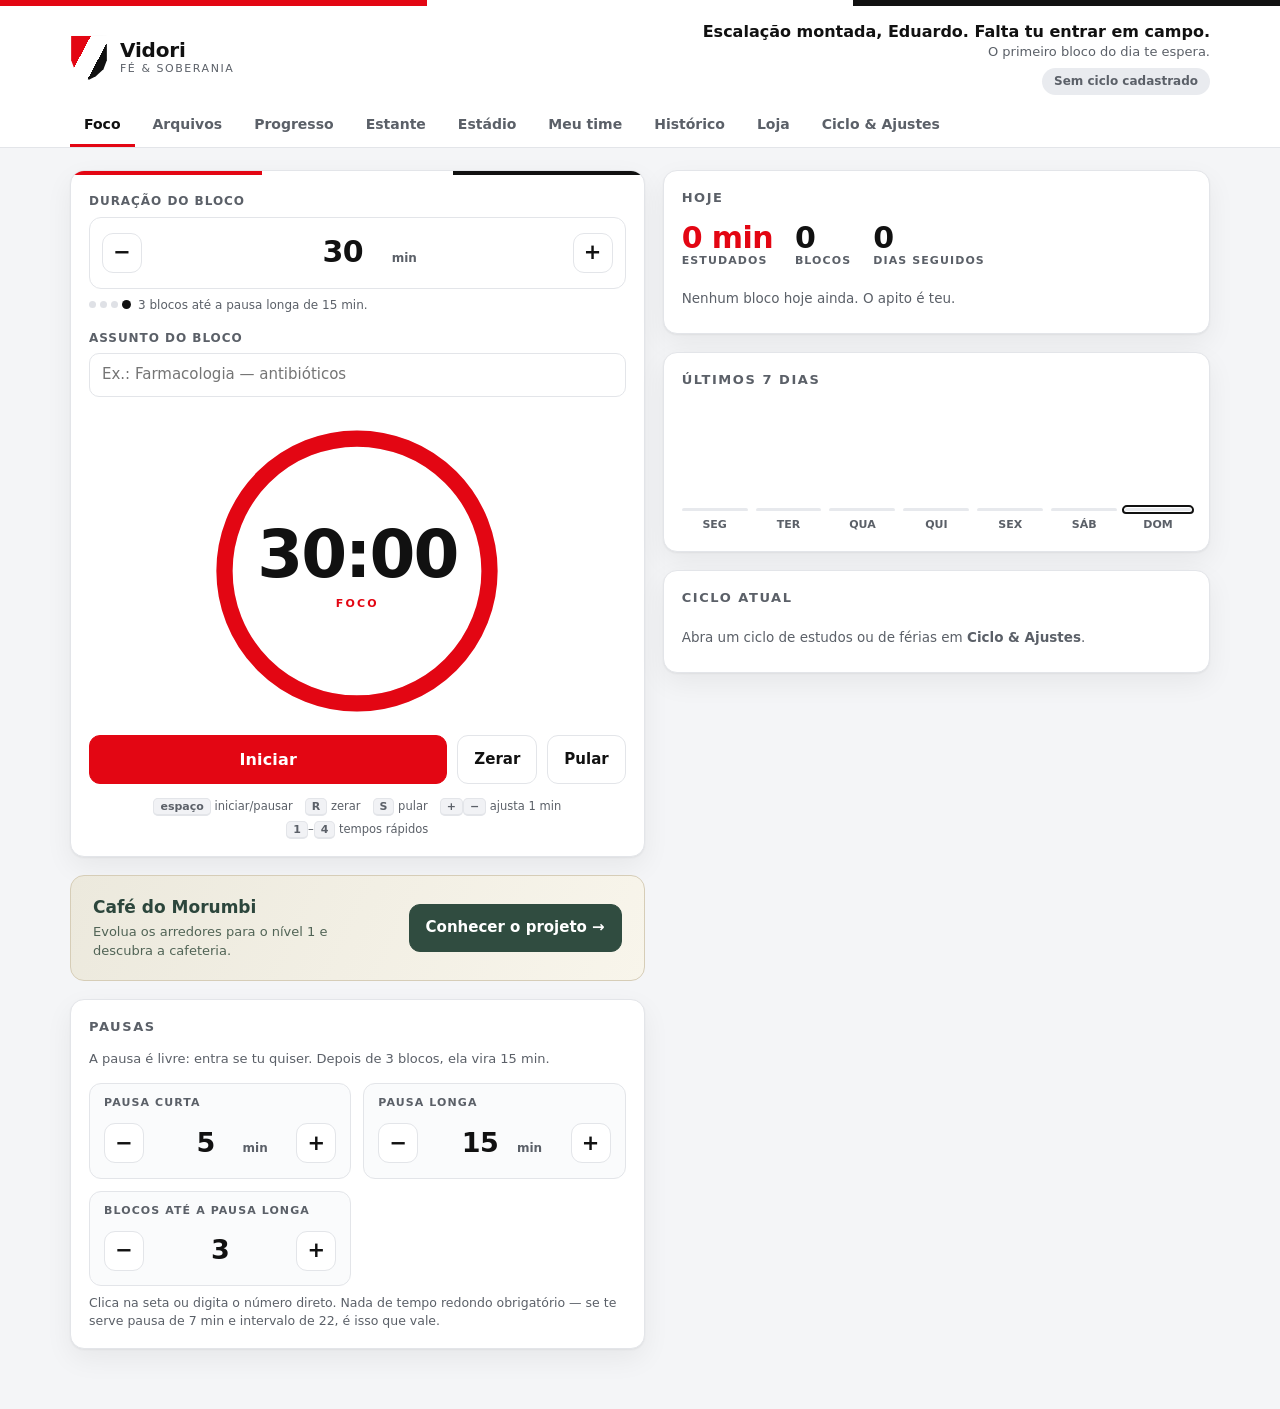
==== commit 042d5e4f: "Allow vacation end dates and show accumulated hours" ====
--- a/index.html
+++ b/index.html
@@ -3087,9 +3087,9 @@
   const ferias = tipo === 'ferias';
   const nome = $('#cicloNome').value.trim();
   const ini = $('#cicloInicio').value;
-  const fim = ferias ? null : $('#cicloFim').value;
+  const fim = $('#cicloFim').value;
   if (!nome) { mostrarAviso('Dê um nome para o ciclo.'); $('#cicloNome').focus(); return false; }
-  if (!ini || (!ferias && !fim)) { mostrarAviso(ferias ? 'Escolha a data de início.' : 'Preenche início e fim previsto.'); return false; }
+  if (!ini || !fim) { mostrarAviso('Preenche início e fim previsto.'); return false; }
   if (fim && fim < ini) { mostrarAviso('O fim não pode vir antes do início.'); return false; }
   const proximo = atual
     ? ciclos.map(c => c.id === atual.id ? {...c,nome,inicio:ini,fimPrevisto:fim} : c)
@@ -3949,8 +3949,8 @@
 
   if (cicloDeFerias(c)) {
     alvo.innerHTML='<span class="ferias-etiqueta">Ciclo de férias</span><h3>'+escapar(c.nome)+'</h3>'+
-      '<p class="ferias-ritmo">No seu ritmo.</p><p class="subtexto">Desde '+formatarDataLonga(c.inicio)+'. Encerre quando quiser.</p>'+
-      '<div class="numeros"><div class="numero destaque"><div class="valor">'+humanoMin(min)+'</div><div class="rotulo">Tempo para você</div></div>'+
+      '<p class="ferias-ritmo">No seu ritmo.</p><p class="subtexto">'+formatarDataLonga(c.inicio)+(c.fimPrevisto?' → '+formatarDataLonga(c.fimPrevisto):' · Defina o fim previsto em Ciclo &amp; Ajustes.')+'</p>'+
+      '<div class="numeros"><div class="numero destaque"><div class="valor" id="feriasHorasAcumuladas">'+humanoMin(min)+'</div><div class="rotulo">Horas acumuladas</div></div>'+
       '<div class="numero"><div class="valor">'+meus.length+'</div><div class="rotulo">Blocos registrados</div></div></div>'+
       '<p class="ferias-leve">Leitura, cursos e projetos também têm seu espaço. Descansar faz parte.</p>';
     return;
@@ -4240,9 +4240,9 @@
   const atual=cicloAtivo(),ferias=atual ? cicloDeFerias(atual) : tipoCicloDoFormulario()==='ferias';
   $('#formCicloBox').classList.toggle('form-ferias',ferias);
   $('#tituloFormCiclo').textContent=atual ? (ferias ? 'Férias em andamento' : 'Ciclo em andamento') : 'Abrir um ciclo';
-  $('#campoCicloFim').hidden=ferias; $('#cicloFim').disabled=ferias;
+  $('#campoCicloFim').hidden=false; $('#cicloFim').disabled=false;
   $('#cicloNome').placeholder=ferias ? 'Ex.: Minhas férias — leituras e projetos' : 'Ex.: Ciclo 4 — Cardio e Respiratório';
-  $('#ajudaTipoCiclo').textContent=(atual ? 'Para escolher outro tipo, encerre o ciclo atual. ' : '')+(ferias ? 'Sem prazo, sem comparação com provas. Moedas e dinheiro continuam no mesmo ritmo: 1 moeda a cada 5 min e R$ 1 a cada 45 s, com os bônus habituais.' : 'Defina o período das provas e acompanhe sua campanha.');
+  $('#ajudaTipoCiclo').textContent=(atual ? 'Para escolher outro tipo, encerre o ciclo atual. ' : '')+(ferias ? 'Escolha o início e o fim das férias e acompanhe as horas acumuladas no seu ritmo. Moedas e dinheiro continuam no mesmo ritmo: 1 moeda a cada 5 min e R$ 1 a cada 45 s, com os bônus habituais.' : 'Defina o período das provas e acompanhe sua campanha.');
   $('#btnSalvarCiclo').textContent=atual ? (ferias ? 'Atualizar férias' : 'Atualizar ciclo') : (ferias ? 'Abrir ciclo de férias' : 'Abrir ciclo');
   $('#btnEncerrarCiclo').textContent=ferias ? 'Encerrar férias' : 'Levantar a taça';
   $('#dicaEncerrarCiclo').textContent=ferias ? 'Ao encerrar, as férias ficam no histórico com seu tempo registrado, sem contar como ciclo acadêmico ou gerar troféus.' : 'Encerrar congela as estatísticas e manda o ciclo para a Estante. A faculdade não volta atrás — o app também não.';
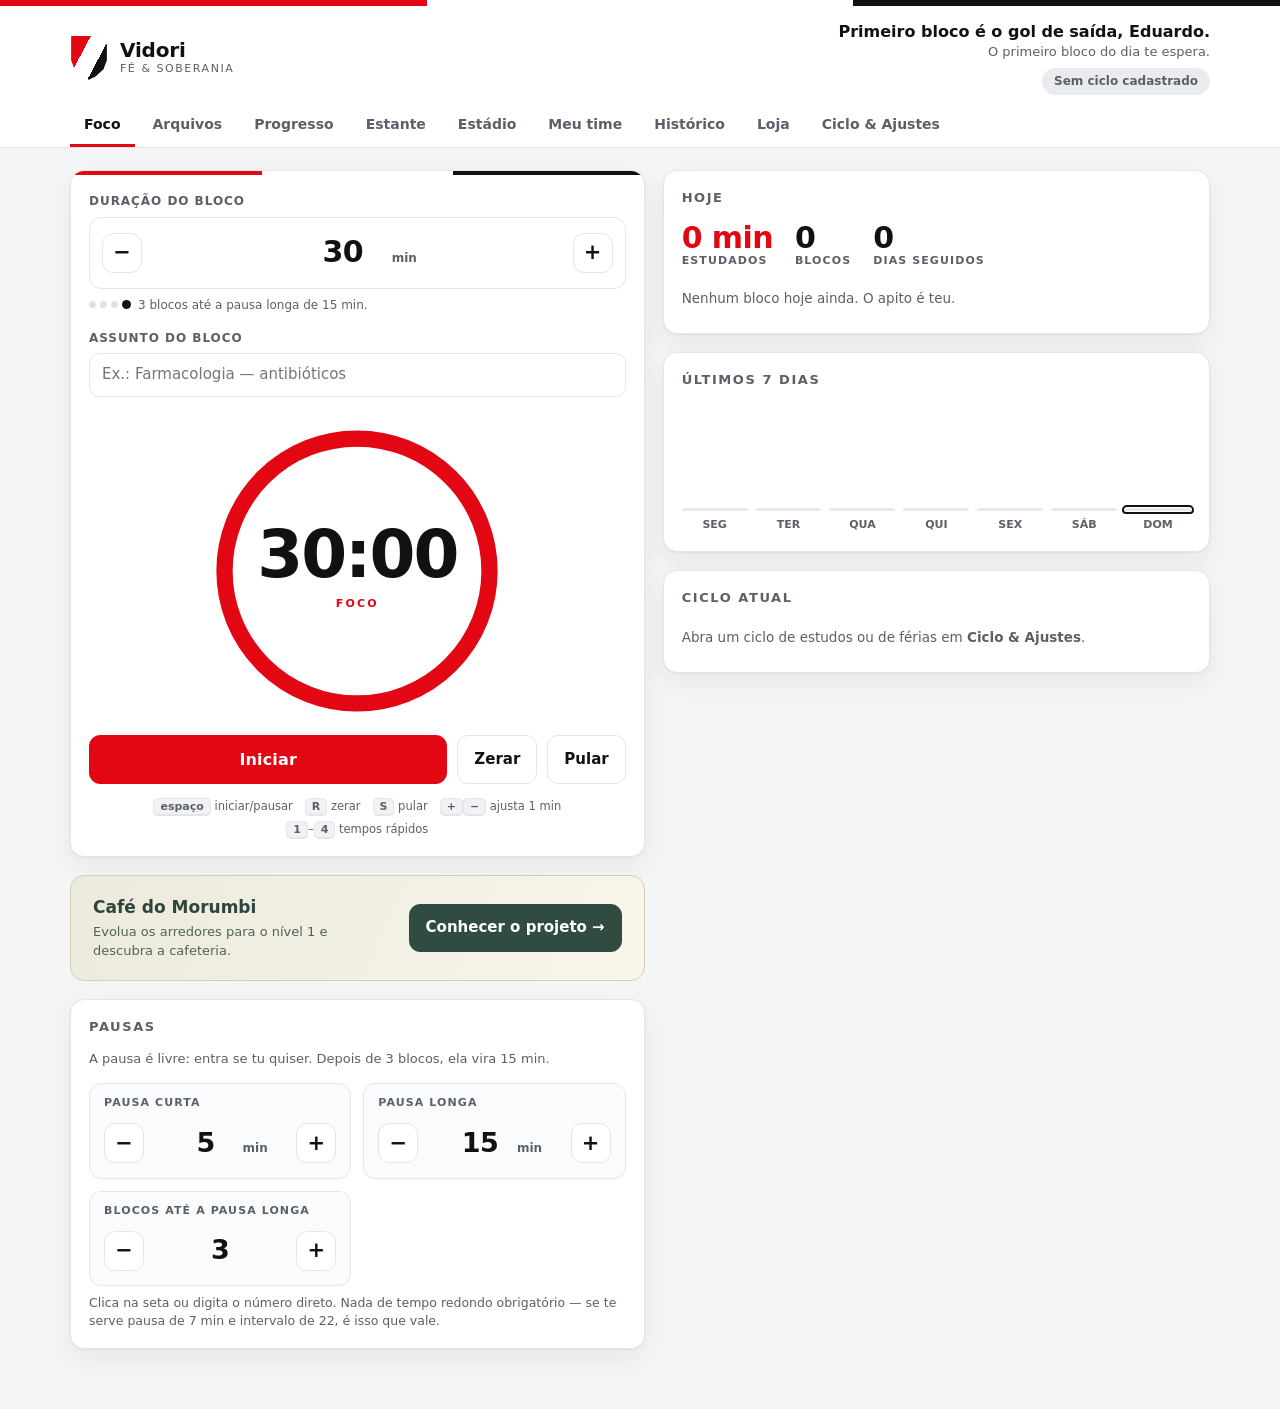
==== commit c7a8faca: "Increase daily cash bonuses and add coin rewards at both milestones" ====
--- a/index.html
+++ b/index.html
@@ -862,9 +862,9 @@
 
 .bonus-dinheiro{padding:16px 18px;border:1px solid #DAE6CE;background:#F4F8EE;border-radius:11px;margin-top:16px}
 .bonus-dinheiro-topo strong{display:block;font-size:12px;color:#46673C}.bonus-dinheiro-topo p{font-size:11px;color:#657A56;line-height:1.6;margin-top:4px}
-.bonus-linha{position:relative;height:82px;margin-top:17px}.bonus-dinheiro-barra{position:absolute;left:0;right:0;top:43px;height:6px;background:#DEE8D3;border-radius:6px;overflow:hidden}.bonus-dinheiro-barra i{display:block;height:100%;width:var(--progresso,0%);background:#85A65F;border-radius:6px}
-.bonus-marcadores{position:absolute;inset:0}.bonus-marco{position:absolute;left:var(--marco);top:0;height:100%;width:0}.bonus-valor{position:absolute;top:0;left:0;transform:translateX(-50%);border:1px solid #CCDDBB;border-radius:7px;padding:5px 8px;background:#EAF2DE;color:#557242;font-size:12px;line-height:17px;font-weight:800;white-space:nowrap}.bonus-marco-final .bonus-valor{transform:translateX(-100%)}
-.bonus-ponto{position:absolute;left:-7px;top:39px;width:14px;height:14px;border:2px solid #A4B88E;border-radius:50%;background:#F4F8EE;box-shadow:0 0 0 3px #F4F8EE}.bonus-ponto:before{content:"";position:absolute;left:4px;bottom:15px;width:1px;height:8px;background:#BBCBAA}.bonus-tempo{position:absolute;top:63px;left:0;transform:translateX(-50%);font-size:10px;line-height:14px;font-weight:700;color:#6E805F;white-space:nowrap}.bonus-marco-final .bonus-tempo{transform:translateX(-100%)}.bonus-inicio{position:absolute;left:0;top:63px;font-size:10px;color:#849176;line-height:14px}
+.bonus-linha{position:relative;height:98px;margin-top:17px}.bonus-dinheiro-barra{position:absolute;left:0;right:0;top:59px;height:6px;background:#DEE8D3;border-radius:6px;overflow:hidden}.bonus-dinheiro-barra i{display:block;height:100%;width:var(--progresso,0%);background:#85A65F;border-radius:6px}
+.bonus-marcadores{position:absolute;inset:0}.bonus-marco{position:absolute;left:var(--marco);top:0;height:100%;width:0}.bonus-valor{display:grid;text-align:center;position:absolute;top:0;left:0;transform:translateX(-50%);border:1px solid #CCDDBB;border-radius:7px;padding:5px 8px;background:#EAF2DE;color:#557242;font-size:12px;line-height:17px;font-weight:800;white-space:nowrap}.bonus-moedas{font-size:10px;line-height:16px;font-weight:600}.bonus-marco-final .bonus-valor{transform:translateX(-100%)}
+.bonus-ponto{position:absolute;left:-7px;top:55px;width:14px;height:14px;border:2px solid #A4B88E;border-radius:50%;background:#F4F8EE;box-shadow:0 0 0 3px #F4F8EE}.bonus-ponto:before{content:"";position:absolute;left:4px;bottom:15px;width:1px;height:8px;background:#BBCBAA}.bonus-tempo{position:absolute;top:79px;left:0;transform:translateX(-50%);font-size:10px;line-height:14px;font-weight:700;color:#6E805F;white-space:nowrap}.bonus-marco-final .bonus-tempo{transform:translateX(-100%)}.bonus-inicio{position:absolute;left:0;top:79px;font-size:10px;color:#849176;line-height:14px}
 .bonus-marco.feito .bonus-valor{background:#466E3D;border-color:#466E3D;color:#FFF}.bonus-marco.feito .bonus-ponto{background:#466E3D;border-color:#466E3D}.bonus-marco.feito .bonus-ponto:after{content:"✓";position:absolute;inset:0;display:grid;place-items:center;font:800 8px/1 system-ui;color:#FFF}.bonus-marco.feito .bonus-tempo{color:#3E6035}
 .bonus-dinheiro>small{display:block;font-size:10px;color:#657A56;line-height:1.6;margin-top:8px}.bonus-dinheiro.feito{background:#EEF6E5;border-color:#C8DDB4}.bonus-dinheiro.feito .bonus-dinheiro-barra i{background:#507F3E}.bonus-dinheiro.feito .bonus-ponto{box-shadow:0 0 0 3px #EEF6E5}
 
@@ -1252,13 +1252,13 @@
           <div class="bonus-dinheiro-barra" id="progressoBonusDinheiro" role="progressbar" aria-label="Estudo de hoje para os bônus diários" aria-valuemin="0" aria-valuemax="150" aria-valuenow="0"><i></i></div>
           <span class="bonus-inicio" aria-hidden="true">0 min</span>
           <div class="bonus-marcadores" role="list" aria-label="Marcos dos bônus diários">
-            <div class="bonus-marco" data-bonus-minutos="60" role="listitem" style="--marco:40%"><span class="bonus-valor">+ R$ 10</span><span class="bonus-ponto" aria-hidden="true"></span><span class="bonus-tempo">1h</span></div>
-            <div class="bonus-marco bonus-marco-final" data-bonus-minutos="150" role="listitem" style="--marco:100%"><span class="bonus-valor">+ R$ 25</span><span class="bonus-ponto" aria-hidden="true"></span><span class="bonus-tempo">2h30</span></div>
+            <div class="bonus-marco" data-bonus-minutos="60" role="listitem" style="--marco:40%"><span class="bonus-valor"><span class="bonus-reais">+ R$ 15</span><span class="bonus-moedas">+ 1 moeda</span></span><span class="bonus-ponto" aria-hidden="true"></span><span class="bonus-tempo">1h</span></div>
+            <div class="bonus-marco bonus-marco-final" data-bonus-minutos="150" role="listitem" style="--marco:100%"><span class="bonus-valor"><span class="bonus-reais">+ R$ 35</span><span class="bonus-moedas">+ 2 moedas</span></span><span class="bonus-ponto" aria-hidden="true"></span><span class="bonus-tempo">2h30</span></div>
           </div>
         </div>
         <small id="resumoBonusDinheiro">0 min de 2h30 hoje</small>
       </div>
-      <p class="carteira-regra">1 hora de estudo rende <b>12 moedas e R$ 80</b>. Com o bônus diário, são <b>R$ 90</b>. Com 2h30, você ganha <b>30 moedas e R$ 235</b>, incluindo os dois bônus. Cada saldo é independente e não expira. Só os novos estudos geram reais.</p>
+      <p class="carteira-regra">1 hora de estudo rende <b>12 moedas e R$ 80</b>. Com o bônus diário, são <b>13 moedas e R$ 95</b>. Com 2h30, você ganha <b>33 moedas e R$ 250</b>, incluindo os dois bônus. Cada saldo é independente e não expira. Só os novos estudos geram reais.</p>
       <div class="carteira-acoes"><button class="btn btn-pequeno" id="btnZerarSaldo">Zerar moedas</button><button class="btn btn-pequeno" id="btnZerarDinheiro">Zerar dinheiro</button><button class="btn btn-pequeno" id="btnResetarLoja">Resetar melhorias e sons</button><button class="btn btn-pequeno" type="button" id="btnResetarTime">Resetar time</button></div>
     </div>
   </div>
@@ -1857,6 +1857,7 @@
   }
   return {economiaVersao:3,inicioDinheiro:iniciado?d.inicioDinheiro:Date.now(),gastas:iniciado?inteiro(d.gastas):0,
     inicioBonusProlongado:iniciado&&Number.isSafeInteger(d.inicioBonusProlongado)&&d.inicioBonusProlongado>0?d.inicioBonusProlongado:Date.now(),
+    inicioBonusReforcado:iniciado&&Number.isSafeInteger(d.inicioBonusReforcado)&&d.inicioBonusReforcado>0?d.inicioBonusReforcado:Date.now(),
     moedasAnteriores:v2?inteiro(d.moedasAnteriores):inteiro(d.gastas),
     moedasZeradas:v2?inteiro(d.moedasZeradas):0,reaisZerados:iniciado?inteiro(d.reaisZerados):0,
     comprados,niveis,golAtivo:d.golAtivo==='fogos'?'virada':typeof d.golAtivo==='string'?d.golAtivo:'padrao',
@@ -2135,10 +2136,10 @@
 const MIN_POR_MOEDA = 5;
 const SEGUNDOS_POR_REAL = 45;
 const MINUTOS_BONUS_DIARIO = 60;
-const VALOR_BONUS_DIARIO = 10;
+const VALOR_BONUS_DIARIO = 15;
 const METAS_BONUS_DINHEIRO = [
-  {minutos:MINUTOS_BONUS_DIARIO,valor:VALOR_BONUS_DIARIO,rotulo:"1 hora"},
-  {minutos:150,valor:25,rotulo:"2h30",prolongado:true}
+  {minutos:MINUTOS_BONUS_DIARIO,valor:VALOR_BONUS_DIARIO,moedas:1,valorAnterior:10,rotulo:"1 hora"},
+  {minutos:150,valor:35,moedas:2,valorAnterior:25,rotulo:"2h30",prolongado:true}
 ];
 
 /**
@@ -2164,17 +2165,28 @@
 function diasComBonusDinheiro(minimo=MINUTOS_BONUS_DIARIO,desde="") {
   return Object.entries(minutosNovosDinheiroPorDia()).filter(([dia,min])=>min>=minimo&&dia>=desde).map(([dia])=>dia);
 }
-// Cada meta é paga uma vez por data. A nova meta começa no dia da atualização,
-// evitando créditos por dias antigos; o marco é preservado no backup da loja.
+// Os novos valores e as moedas começam no dia da atualização. Dias anteriores
+// preservam os bônus antigos; ambos os marcos de ativação acompanham o backup.
+function recompensaDaMeta(meta,dia) {
+  const reforcado=dia>=chaveDia(loja.inicioBonusReforcado);
+  return {valor:reforcado?meta.valor:meta.valorAnterior,moedas:reforcado?meta.moedas:0};
+}
+function textoDoBonus(bonus) {
+  return formatarDinheiro(bonus.valor)+(bonus.moedas?' + '+bonus.moedas+(bonus.moedas===1?' moeda':' moedas'):'');
+}
 function bonusDiarioDinheiro() {
   return METAS_BONUS_DINHEIRO.reduce((total,meta)=>total+
-    diasComBonusDinheiro(meta.minutos,inicioDaMetaBonusDinheiro(meta)).length*meta.valor,0);
+    diasComBonusDinheiro(meta.minutos,inicioDaMetaBonusDinheiro(meta)).reduce((soma,dia)=>soma+recompensaDaMeta(meta,dia).valor,0),0);
+}
+function bonusDiarioMoedas() {
+  return METAS_BONUS_DINHEIRO.reduce((total,meta)=>total+
+    diasComBonusDinheiro(meta.minutos,inicioDaMetaBonusDinheiro(meta)).reduce((soma,dia)=>soma+recompensaDaMeta(meta,dia).moedas,0),0);
 }
 function dinheiroGanho() { return dinheiroBaseGanho()+bonusDiarioDinheiro(); }
 function saldoDinheiro() { return Math.max(0,dinheiroGanho()-loja.gastas-loja.reaisZerados); }
 const formatoReais=new Intl.NumberFormat('pt-BR',{style:'currency',currency:'BRL',minimumFractionDigits:0,maximumFractionDigits:0});
 function formatarDinheiro(valor) { return formatoReais.format(valor); }
-function saldoMoedas()  { return Math.max(0, moedasGanhas() + bonusDeMoedas() + meuTime.moedasVendas - totalMoedasGastas()); }
+function saldoMoedas()  { return Math.max(0, moedasGanhas() + bonusDiarioMoedas() + bonusDeMoedas() + meuTime.moedasVendas - totalMoedasGastas()); }
 
 function salvarBlocos()   { Armazem.gravar(CHAVES.blocos, blocos); }
 function salvarLoja()     { Armazem.gravar(CHAVES.loja, loja); }
@@ -3319,9 +3331,11 @@
   const novasMetas=METAS_BONUS_DINHEIRO.filter(meta=>dia>=inicioDaMetaBonusDinheiro(meta)&&antes<meta.minutos&&depois>=meta.minutos);
   if(novasMetas.length){
     const quando=dia===chaveDia(new Date())?'hoje':'em '+formatarDataCurta(dia);
-    const valor=novasMetas.reduce((total,meta)=>total+meta.valor,0);
+    const premio=novasMetas.reduce((total,meta)=>{
+      const b=recompensaDaMeta(meta,dia);return {valor:total.valor+b.valor,moedas:total.moedas+b.moedas};
+    },{valor:0,moedas:0});
     const conquista=novasMetas.length>1?'Metas de 1 hora e 2h30 concluídas':'Meta de '+novasMetas[0].rotulo+' concluída';
-    mostrarAviso(conquista+' '+quando+'! +'+formatarDinheiro(valor)+' em bônus diários.','recorde');
+    mostrarAviso(conquista+' '+quando+'! +'+textoDoBonus(premio)+' em bônus diários.','recorde');
   }
 }
 
@@ -6137,32 +6151,37 @@
   const hoje=chaveDia(new Date()),min=Math.max(0,minutosNovosDinheiroPorDia()[hoje]||0);
   const objetivo=METAS_BONUS_DINHEIRO[METAS_BONUS_DINHEIRO.length-1].minutos;
   const concluidas=METAS_BONUS_DINHEIRO.filter(meta=>hoje>=inicioDaMetaBonusDinheiro(meta)&&min>=meta.minutos);
-  const ganho=concluidas.reduce((total,meta)=>total+meta.valor,0);
+  const ganho=concluidas.reduce((total,meta)=>{
+    const b=recompensaDaMeta(meta,hoje);return {valor:total.valor+b.valor,moedas:total.moedas+b.moedas};
+  },{valor:0,moedas:0});
   const proxima=METAS_BONUS_DINHEIRO.find(meta=>hoje>=inicioDaMetaBonusDinheiro(meta)&&min<meta.minutos);
   $('#bonusDiarioDinheiro').classList.toggle('feito',concluidas.length===METAS_BONUS_DINHEIRO.length);
   $('#estadoBonusDinheiro').textContent=proxima
-    ?(ganho?formatarDinheiro(ganho)+' garantidos. ':'')+'Próximo marco: '+proxima.rotulo+' (+'+formatarDinheiro(proxima.valor)+').'
-    :'Metas de hoje concluídas: '+formatarDinheiro(ganho)+' em bônus.';
+    ?(ganho.valor?textoDoBonus(ganho)+' garantidos. ':'')+'Próximo marco: '+proxima.rotulo+' (+'+textoDoBonus(recompensaDaMeta(proxima,hoje))+').'
+    :'Metas de hoje concluídas: '+textoDoBonus(ganho)+' em bônus.';
   const barra=$('#progressoBonusDinheiro'),progresso=Math.min(min,objetivo);
   barra.style.setProperty('--progresso',progresso/objetivo*100+'%');
   barra.setAttribute('aria-valuemax',String(objetivo));
   barra.setAttribute('aria-valuenow',String(progresso));
-  barra.setAttribute('aria-valuetext',humanoMin(min)+' de '+humanoMin(objetivo)+' hoje; '+formatarDinheiro(ganho)+' em bônus garantidos.');
+  barra.setAttribute('aria-valuetext',humanoMin(min)+' de '+humanoMin(objetivo)+' hoje; '+textoDoBonus(ganho)+' em bônus garantidos.');
   $$('.bonus-marco[data-bonus-minutos]').forEach(marco=>{
     const meta=METAS_BONUS_DINHEIRO.find(m=>m.minutos===Number(marco.dataset.bonusMinutos));
-    const feito=concluidas.includes(meta);
+    const feito=concluidas.includes(meta),premio=recompensaDaMeta(meta,hoje);
     marco.style.setProperty('--marco',meta.minutos/objetivo*100+'%');
     marco.classList.toggle('feito',feito);
-    marco.setAttribute('aria-label',meta.rotulo+': '+formatarDinheiro(meta.valor)+'. '+(feito?'Conquistado.':'A conquistar.'));
+    marco.querySelector('.bonus-reais').textContent='+ '+formatarDinheiro(premio.valor);
+    marco.querySelector('.bonus-moedas').textContent=premio.moedas?'+ '+premio.moedas+(premio.moedas===1?' moeda':' moedas'):'';
+    marco.setAttribute('aria-label',meta.rotulo+': '+textoDoBonus(premio)+'. '+(feito?'Conquistado.':'A conquistar.'));
   });
   const faltam=proxima?Math.ceil(proxima.minutos-min):0;
   $('#resumoBonusDinheiro').textContent=proxima
     ?humanoMin(min)+' de '+humanoMin(objetivo)+' hoje · '+(faltam===1?'falta 1 minuto':'faltam '+faltam+' minutos')+' para o próximo bônus.'
-    :'✓ '+formatarDinheiro(ganho)+' já incluídos no total ganho · bônus cumulativos, uma vez por dia.';
+    :'✓ '+textoDoBonus(ganho)+' já incluídos nas carteiras · bônus cumulativos, uma vez por dia.';
 }
 function renderLoja() {
   $('#saldoMoedas').textContent=saldoMoedas();$('#saldoDinheiro').textContent=formatarDinheiro(saldoDinheiro());
   $('#explicaMoeda').innerHTML='Ganhe <b>1 moeda a cada 5 minutos</b> de estudo para comprar pacotes.'+
+    (bonusDiarioMoedas()?' Seus bônus diários renderam <b>'+bonusDiarioMoedas()+' moedas</b>.':'')+
     (meuTime.moedasVendas?' Suas vendas de repetidos renderam <b>'+meuTime.moedasVendas+' moedas</b>.':'')+
     (bonusDeMoedas()?' Você também recebeu <b>5 moedas de presente</b>.':'');
   $('#explicaDinheiro').innerHTML='Ganhe <b>R$ 1 a cada 45 segundos</b> de estudo para o estádio, o museu e os sons. Seus novos estudos renderam <b>'+formatarDinheiro(dinheiroBaseGanho())+'</b>, mais <b>'+formatarDinheiro(bonusDiarioDinheiro())+'</b> em bônus diários. Estudos anteriores à ativação não geram reais.';
@@ -6176,7 +6195,7 @@
 function zerarSaldo(){
   if(saldoMoedas()===0){mostrarAviso('O saldo de moedas já está em zero.');return;}
   if(!confirm('Zerar suas moedas?\n\nVocê fica com 0 moedas e mantém os reais, os jogadores e as compras. Seu histórico de estudo não muda.\n\nNão tem volta.'))return;
-  const proximo={...loja,moedasZeradas:Math.max(0,moedasGanhas()+bonusDeMoedas()+meuTime.moedasVendas-meuTime.gastoPacotes-loja.moedasAnteriores)};
+  const proximo={...loja,moedasZeradas:Math.max(0,moedasGanhas()+bonusDiarioMoedas()+bonusDeMoedas()+meuTime.moedasVendas-meuTime.gastoPacotes-loja.moedasAnteriores)};
   if(!Armazem.gravar(CHAVES.loja,proximo))return;loja=proximo;renderLoja();renderMeuTime();mostrarAviso('Saldo de moedas zerado.');
 }
 function zerarDinheiro(){
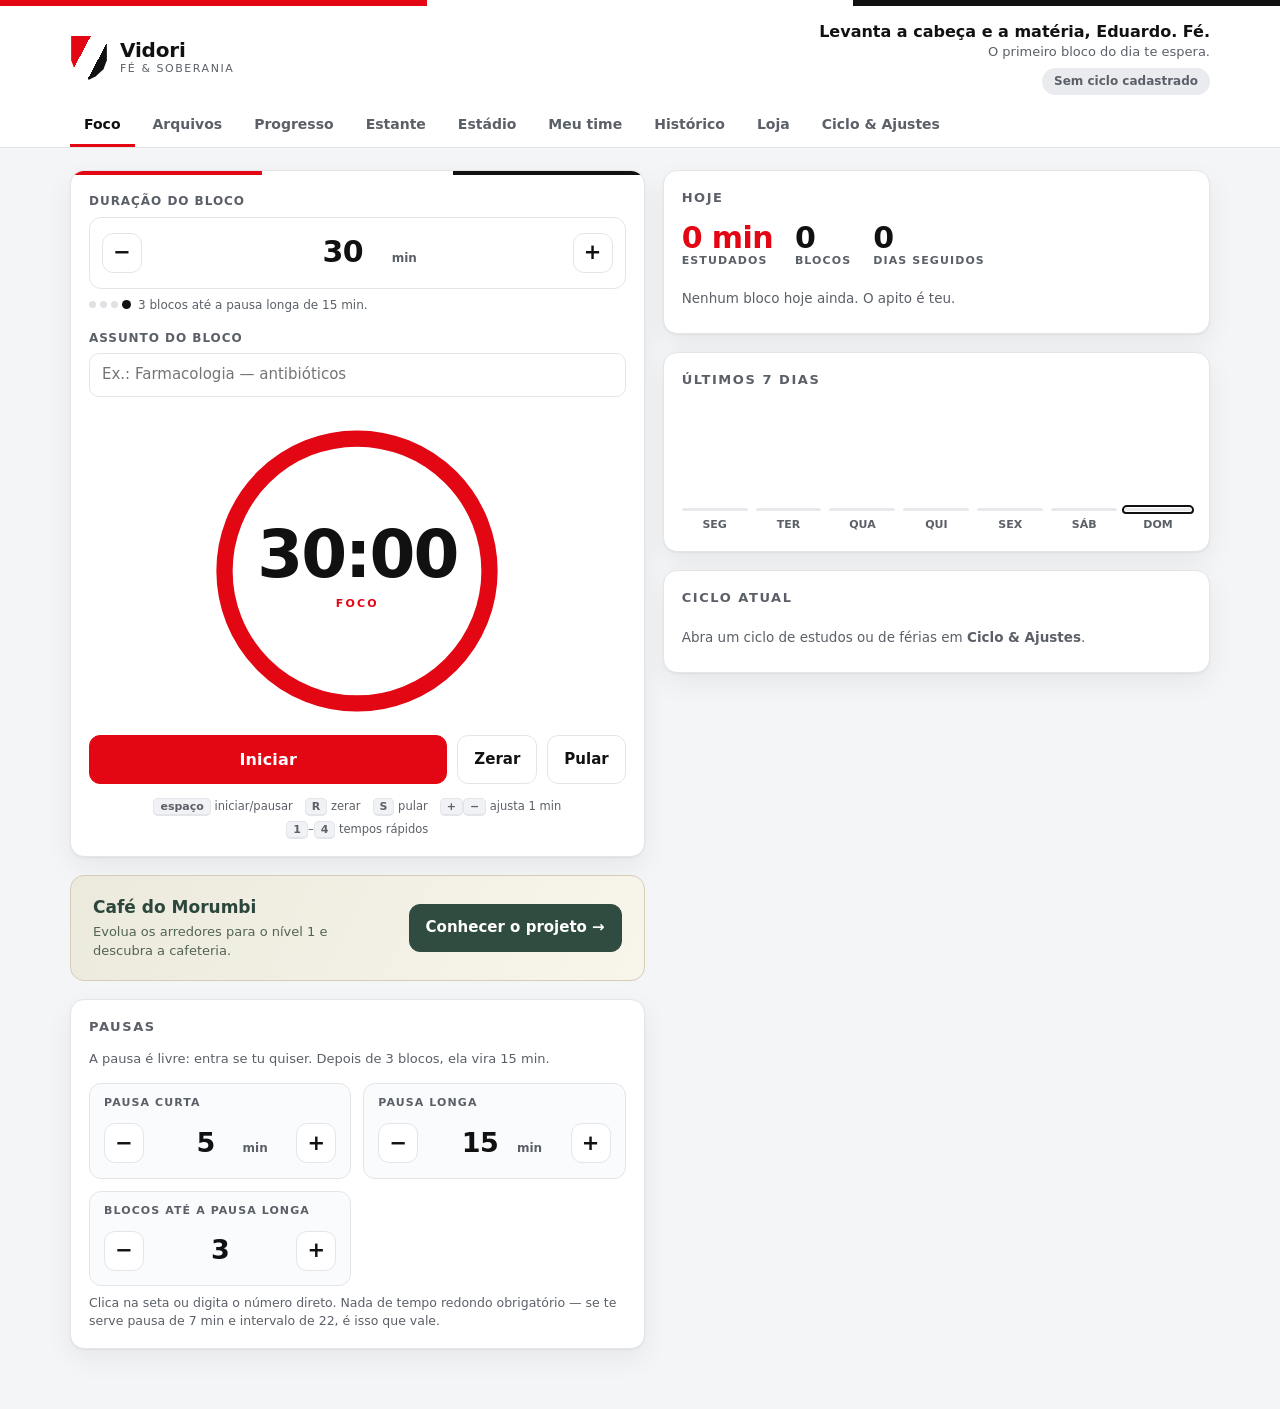
==== commit c98928e9: "Personalize cafe decor, redesign stadium views and add four player cards" ====
--- a/index.html
+++ b/index.html
@@ -872,6 +872,8 @@
 <link rel="stylesheet" href="./futebol.css">
 <link rel="stylesheet" href="./estadio-museu.css?v=135">
 <link rel="stylesheet" href="./cafe.css?v=139">
+<link rel="stylesheet" href="./cafe-personalizacao.css?v=146">
+<link rel="stylesheet" href="./torcida-vista.css?v=146">
 <link rel="stylesheet" href="./album-time.css?v=129">
 <link rel="stylesheet" href="./ciclo-ferias.css?v=143">
 <link rel="stylesheet" href="./jogadores-fotos.css?v=142">
@@ -1243,7 +1245,7 @@
       <h2 class="carteira-cabecalho">Sua carteira</h2>
       <div class="carteiras">
         <div class="carteira" role="status" aria-live="polite"><svg class="carteira-icone carteira-icone-moeda" viewBox="0 0 48 48" aria-hidden="true"><circle cx="24" cy="25" r="20" fill="#C49438"/><circle cx="24" cy="22" r="20" fill="#E4C064" stroke="#CDA548" stroke-width="1.5"/><circle cx="24" cy="22" r="15" fill="#F1D58A" stroke="#CFAB50"/><path d="m24 11 3.6 7.3 8 1.2-5.8 5.6 1.4 8-7.2-3.8-7.2 3.8 1.4-8-5.8-5.6 8-1.2Z" fill="#B9892D"/></svg><div><div class="carteira-rotulo">Moedas</div><div class="carteira-valor" id="saldoMoedas">0</div><small>Para seus pacotes de jogadores</small></div></div>
-        <div class="carteira carteira-dinheiro" role="status" aria-live="polite"><svg class="carteira-icone" viewBox="0 0 72 46" aria-hidden="true"><rect x="4" y="7" width="66" height="37" rx="5" fill="#619458" opacity=".3"/><rect x="1" y="2" width="66" height="37" rx="5" fill="#5A8C54" stroke="#47743D"/><path d="M12 6h44a8 8 0 0 0 7 7v15a8 8 0 0 0-7 7H12a8 8 0 0 0-7-7V13a8 8 0 0 0 7-7Z" fill="none" stroke="#BAD4A0"/><ellipse cx="34" cy="20.5" rx="12" ry="13" fill="#A7C58D"/><text x="34" y="25" text-anchor="middle" font-family="Arial,sans-serif" font-size="13" font-weight="800" fill="#3B6B35">R$</text><path d="M12 17h7m-7 5h7m30-5h7m-7 5h7" stroke="#C0D8AB" stroke-width="1.5"/></svg><div><div class="carteira-rotulo">Dinheiro do clube</div><div class="carteira-valor" id="saldoDinheiro">R$ 0</div><small>Para o estádio e os sons</small></div></div>
+        <div class="carteira carteira-dinheiro" role="status" aria-live="polite"><svg class="carteira-icone" viewBox="0 0 72 46" aria-hidden="true"><rect x="4" y="7" width="66" height="37" rx="5" fill="#619458" opacity=".3"/><rect x="1" y="2" width="66" height="37" rx="5" fill="#5A8C54" stroke="#47743D"/><path d="M12 6h44a8 8 0 0 0 7 7v15a8 8 0 0 0-7 7H12a8 8 0 0 0-7-7V13a8 8 0 0 0 7-7Z" fill="none" stroke="#BAD4A0"/><ellipse cx="34" cy="20.5" rx="12" ry="13" fill="#A7C58D"/><text x="34" y="25" text-anchor="middle" font-family="Arial,sans-serif" font-size="13" font-weight="800" fill="#3B6B35">R$</text><path d="M12 17h7m-7 5h7m30-5h7m-7 5h7" stroke="#C0D8AB" stroke-width="1.5"/></svg><div><div class="carteira-rotulo">Dinheiro do clube</div><div class="carteira-valor" id="saldoDinheiro">R$ 0</div><small>Para o estádio, o café e os sons</small></div></div>
       </div>
       <div class="carteira-detalhes"><p id="explicaMoeda"></p><p id="explicaDinheiro"></p></div>
       <div class="bonus-dinheiro" id="bonusDiarioDinheiro">
@@ -1616,11 +1618,13 @@
 <script src="./estadio-museu.js?v=143"></script>
 <script src="./camarotes.js?v=115"></script>
 <script src="./cidade.js?v=139"></script>
-<script src="./cafe.js?v=139"></script>
-<script src="./fotos-elenco.js?v=142"></script>
-<script src="./jogadores-fotos.js?v=142"></script>
-<script src="./atributos-jogadores.js?v=141"></script>
-<script src="./cartas-time.js?v=142"></script>
+<script src="./cafe.js?v=146"></script>
+<script src="./cafe-personalizacao.js?v=146"></script>
+<script src="./torcida-vista.js?v=146"></script>
+<script src="./fotos-elenco.js?v=146"></script>
+<script src="./jogadores-fotos.js?v=146"></script>
+<script src="./atributos-jogadores.js?v=146"></script>
+<script src="./cartas-time.js?v=146"></script>
 <script src="./album-time.js?v=141"></script>
 <script>
 "use strict";
@@ -1860,6 +1864,7 @@
     inicioBonusReforcado:iniciado&&Number.isSafeInteger(d.inicioBonusReforcado)&&d.inicioBonusReforcado>0?d.inicioBonusReforcado:Date.now(),
     moedasAnteriores:v2?inteiro(d.moedasAnteriores):inteiro(d.gastas),
     moedasZeradas:v2?inteiro(d.moedasZeradas):0,reaisZerados:iniciado?inteiro(d.reaisZerados):0,
+    decoracaoCafe:normalizarDecoracaoCafe(d.decoracaoCafe),
     comprados,niveis,golAtivo:d.golAtivo==='fogos'?'virada':typeof d.golAtivo==='string'?d.golAtivo:'padrao',
     apitoAtivo:typeof d.apitoAtivo==='string'?d.apitoAtivo:'padrao'};
 }
@@ -1977,7 +1982,11 @@
   {id:"muller",nome:"Müller",posicao:"PD",ovr:92},
   {id:"denilson-show",nome:"Denílson",posicao:"PE",ovr:91},
   {id:"aloisio-chulapa",nome:"Aloísio Chulapa",posicao:"ATA",ovr:83},
-  {id:"serginho-chulapa",nome:"Serginho Chulapa",posicao:"ATA",ovr:95}
+  {id:"serginho-chulapa",nome:"Serginho Chulapa",posicao:"ATA",ovr:95},
+  {id:"patryck-lanza",nome:"Patryck Lanza",posicao:"LE",ovr:58},
+  {id:"juan",nome:"Juan",posicao:"ATA",ovr:60},
+  {id:"ferraresi",nome:"Ferraresi",posicao:"ZAG",ovr:70},
+  {id:"danielzinho",nome:"Danielzinho",posicao:"MC",posicoes:["MC","VOL"],ovr:71}
 ];
 
 // A posição principal mantém a compatibilidade com os elencos já salvos.
@@ -2183,7 +2192,8 @@
     diasComBonusDinheiro(meta.minutos,inicioDaMetaBonusDinheiro(meta)).reduce((soma,dia)=>soma+recompensaDaMeta(meta,dia).moedas,0),0);
 }
 function dinheiroGanho() { return dinheiroBaseGanho()+bonusDiarioDinheiro(); }
-function saldoDinheiro() { return Math.max(0,dinheiroGanho()-loja.gastas-loja.reaisZerados); }
+function totalReaisGastos() { return loja.gastas+loja.decoracaoCafe.gastas; }
+function saldoDinheiro() { return Math.max(0,dinheiroGanho()-totalReaisGastos()-loja.reaisZerados); }
 const formatoReais=new Intl.NumberFormat('pt-BR',{style:'currency',currency:'BRL',minimumFractionDigits:0,maximumFractionDigits:0});
 function formatarDinheiro(valor) { return formatoReais.format(valor); }
 function saldoMoedas()  { return Math.max(0, moedasGanhas() + bonusDiarioMoedas() + bonusDeMoedas() + meuTime.moedasVendas - totalMoedasGastas()); }
@@ -3628,6 +3638,7 @@
 /** Chamado quando o tempo chega a zero (em foco ou em pausa). */
 function concluirTempo() {
   pararSomCafe();
+  if($("#personalizarCafe")?.open)$("#personalizarCafe").close();
   if($("#museuTutorias").open)$("#museuTutorias").close();
   if($("#vestiarioEstadio").open) $("#vestiarioEstadio").close();
   // O fim do foco ou da pausa deve continuar visível durante as atividades do estádio.
@@ -5409,28 +5420,6 @@
   for(let i=1;i<8;i++)rede+=`<path d="M${x} ${y+i*h/8}h${w}"/>`;
   return `<g id="${prefix}-rede"><path d="M${x} ${y+h}V${y}h${w}v${h}" fill="#D4E4DB20" stroke="#F8FAEE" stroke-width="7" stroke-linejoin="round"/><g fill="none" stroke="#E9F1E7" opacity=".45" stroke-width="1">${rede}</g></g>`;
 }
-function desenharVistaDaTorcida() {
-  const setor=estadoArquibancada.setor,modelo=estadoArquibancada.bandeiroes[setor];
-  const oposto={norte:'SUL',sul:'NORTE',leste:'OESTE',oeste:'LESTE'}[setor];
-  let partes=[`<svg viewBox="0 0 900 540" role="img" aria-label="Vista do campo a partir da arquibancada ${SETORES_ARQUIBANCADA[setor].nome}, com torcedores à sua frente">${desenharFundoDeJogo('torcida')}<text x="450" y="132" text-anchor="middle" fill="#5B7466" font-size="11" letter-spacing="3">SETOR ${oposto}</text>`];
-  if(setor==='leste'||setor==='oeste') partes.push(golDaCena(371,294,158,54,'visita-gol'));
-  else {
-    const golLateral='<path d="M93 356 64 401 41 395 71 350Z" fill="#F4F7E530"/><path d="M93 356V309L64 354v47M93 309l-22-6-30 45v47M41 348l23 6m7-51v47m-22-14 22 6m-28 5 23 7m7-26v49m-10-34v49" fill="none" stroke="#EDF2DE" stroke-width="2"/>';
-    partes.push(golLateral,'<g transform="translate(900 0) scale(-1 1)">'+golLateral+'</g>');
-  }
-  if(temPlacar())partes.push(`<rect x="682" y="178" width="112" height="56" rx="4" fill="#22382F"/><text x="738" y="196" text-anchor="middle" fill="#AFC2A4" font-size="9">GOLS DO CICLO</text><text x="738" y="221" text-anchor="middle" fill="#F8F3CF" font-size="23" font-weight="700">${golsDoPlacar()}</text>`);
-  if(modelo!=='nenhum') {
-    const nome=modelo==='meu-time'?meuTime.nome:modelo==='soberano'?'SOBERANO':'TRICOLOR';
-    partes.push(`<path d="M125 213Q275 192 425 210L414 262Q265 249 134 267Z" fill="#EFEFE5" stroke="#B53C48" stroke-width="3"/><path d="M134 248 416 242" stroke="#B83C48" stroke-width="9"/><path d="M134 259 416 253" stroke="#2B3C33" stroke-width="7"/><text x="276" y="234" text-anchor="middle" font-size="${nome.length>20?11:16}" font-weight="800" fill="#A93340">${escapar(nome.toUpperCase())}</text>`);
-  }
-  partes.push('<path d="M0 499Q450 460 900 499" fill="none" stroke="#7B8B7F" stroke-width="7"/><path d="M30 540V497m170 43v-53m250 53v-63m250 63v-53m170 53v-43" stroke="#8B9C8D" stroke-width="5"/>');
-  const pessoas=temPublico()?22:12;
-  for(let i=0;i<pessoas;i++) {
-    const x=12+i*875/(pessoas-1),y=480+(i%3)*9,cor=['#ECEEE6','#B53543','#2E4036'][Math.floor(i/4)%3];
-    partes.push(`<g transform="translate(${x} ${y})" style="--atraso:${i*.055}s"><g class="torcedor-visita"><path d="M-12 0-25 23l5 8 13-16v44h26V15l13 16 5-8L13 0Z" fill="${cor}" stroke="#263F3220"/><path d="M-9 15H9v5H-9Z" fill="#B63643"/><path d="M-9 24H9v4H-9Z" fill="#263C33"/><rect x="-5" y="-9" width="10" height="14" rx="3" fill="#B58D6F"/><ellipse cx="0" cy="-17" rx="11" ry="13" fill="${['#C9A17E','#946B50','#DDB793'][i%3]}"/><path d="M-11-19q0-16 13-12 10 3 9 16l-5-8-15 2Z" fill="#354138"/><rect class="cartolina-visita" x="-21" y="-51" width="42" height="29" rx="2" fill="${cor}" stroke="#24382E30"/></g></g>`);
-  }
-  partes.push('</svg>');return partes.join('');
-}
 function atualizarClimaVisita() {
   const rotulo=energiaVisita>=80?'Arquibancada em festa':energiaVisita>=40?'Setor no ritmo':'Vamos animar o setor';
   $('#climaSetorVisita').textContent=rotulo;
@@ -5465,8 +5454,8 @@
   $("#setoresVisitaArquibancada").innerHTML=Object.entries(SETORES_ARQUIBANCADA).map(([id,s])=>
     '<button class="btn btn-pequeno" type="button" data-visita-setor="'+id+'" aria-pressed="'+(id===estadoArquibancada.setor)+'">'+s.nome+'</button>').join("");
   $("#cenaVisitaArquibancada").innerHTML=desenharVistaDaTorcida();
-  const svg=$("#cenaVisitaArquibancada svg"),largura=900/zoomArquibancada,altura=540/zoomArquibancada;
-  svg.setAttribute("viewBox",[(900-largura)/2,(540-altura)/2,largura,altura].join(" "));
+  const svg=$("#cenaVisitaArquibancada svg"),largura=1200/zoomArquibancada,altura=720/zoomArquibancada;
+  svg.setAttribute("viewBox",[(1200-largura)/2,(720-altura)/2,largura,altura].join(" "));
   atualizarClimaVisita();
   $("#nomeSetorVisita").textContent="Setor "+setor.nome;
   $("#detalheSetorVisita").textContent=setor.descricao+" "+(temTerceiroAnel()?"Três anéis conectados.":temAnel()?"Dois anéis conectados.":"Primeiro anel.")+" "+
@@ -6184,7 +6173,7 @@
     (bonusDiarioMoedas()?' Seus bônus diários renderam <b>'+bonusDiarioMoedas()+' moedas</b>.':'')+
     (meuTime.moedasVendas?' Suas vendas de repetidos renderam <b>'+meuTime.moedasVendas+' moedas</b>.':'')+
     (bonusDeMoedas()?' Você também recebeu <b>5 moedas de presente</b>.':'');
-  $('#explicaDinheiro').innerHTML='Ganhe <b>R$ 1 a cada 45 segundos</b> de estudo para o estádio, o museu e os sons. Seus novos estudos renderam <b>'+formatarDinheiro(dinheiroBaseGanho())+'</b>, mais <b>'+formatarDinheiro(bonusDiarioDinheiro())+'</b> em bônus diários. Estudos anteriores à ativação não geram reais.';
+  $('#explicaDinheiro').innerHTML='Ganhe <b>R$ 1 a cada 45 segundos</b> de estudo para o estádio, o museu, a decoração do café e os sons. Seus novos estudos renderam <b>'+formatarDinheiro(dinheiroBaseGanho())+'</b>, mais <b>'+formatarDinheiro(bonusDiarioDinheiro())+'</b> em bônus diários. Estudos anteriores à ativação não geram reais.';
   renderBonusDinheiro();
   $('#itensGol').innerHTML=Object.keys(SONS.gol).map(id=>cartaoDeItem('gol',id)).join('');
   $('#itensApito').innerHTML=Object.keys(SONS.apito).map(id=>cartaoDeItem('apito',id)).join('');
@@ -6201,7 +6190,7 @@
 function zerarDinheiro(){
   if(saldoDinheiro()===0){mostrarAviso('O saldo em reais já está em zero.');return;}
   if(!confirm('Zerar seu dinheiro?\n\nVocê fica com R$ 0 e mantém as moedas, o estádio, o museu e os sons comprados. Seu histórico de estudo não muda.\n\nNão tem volta.'))return;
-  const proximo={...loja,reaisZerados:Math.max(0,dinheiroGanho()-loja.gastas)};
+  const proximo={...loja,reaisZerados:Math.max(0,dinheiroGanho()-totalReaisGastos())};
   if(!Armazem.gravar(CHAVES.loja,proximo))return;loja=proximo;renderEstadio();renderLoja();mostrarAviso('Saldo em reais zerado.');
 }
 function resetarLoja(){
@@ -8203,7 +8192,7 @@
 document.addEventListener("keydown", (e) => {
   const alvo = e.target;
   const digitando = alvo && (alvo.tagName === "INPUT" || alvo.tagName === "TEXTAREA" || alvo.isContentEditable);
-  if($("#modalObraEstadio").open||$("#visitaArquibancada").open||$("#desafioPenaltis").open||$("#vestiarioEstadio").open||$("#partidaAmistosa").open||$("#museuTutorias").open) return;
+  if($("#personalizarCafe")?.open||$("#modalObraEstadio").open||$("#visitaArquibancada").open||$("#desafioPenaltis").open||$("#vestiarioEstadio").open||$("#partidaAmistosa").open||$("#museuTutorias").open) return;
 
   if (e.key === "Escape") {
     fecharModalFim(); fecharModalNotif(); fecharModalOrfaos();
@@ -8299,6 +8288,7 @@
 function iniciarApp() {
   iniciarExperiencias();
   iniciarCafe();
+  iniciarPersonalizacaoCafe();
   iniciarAlbumDoTime();
   // sincroniza recordes e marcos sem comemorar histórico antigo
   conferirRecordes(true);
--- a/cafe-personalizacao.css
+++ b/cafe-personalizacao.css
@@ -0,0 +1,29 @@
+.cafe-personalizar{background:#315b46;color:#fff;border-color:#315b46}
+.cafe-objeto-acao{display:block;width:100%;height:100%;background:none;border:0;padding:0;cursor:pointer;border-radius:10px}
+.cafe-objeto-acao svg{display:block;width:100%;height:100%;overflow:visible}
+.cafe-caneca{height:130px;pointer-events:auto;z-index:3}
+.cafe-planta .cafe-objeto-acao{height:125px;transform:translateY(-7px)}
+.cafe-luminaria{height:210px;width:90px;right:1.4%}.cafe-luminaria:before{display:none}
+.cafe-luminaria .cafe-objeto-acao svg{height:auto;transform:none}
+.cafe-objeto-acao:hover{filter:brightness(1.07)}
+.cafe-sala[data-luz-cafe=luz-cobre]{--luz-personalizada:#edbd6c40}
+.cafe-sala[data-luz-cafe=luz-linho]{--luz-personalizada:#fff0c53b}
+.cafe-mesa:before{content:"";position:absolute;inset:0;pointer-events:none;background:radial-gradient(ellipse at 94% 0%,var(--luz-personalizada,#f1d18d18),transparent 72%);z-index:2}
+.cafe-personalizacao{width:min(820px,calc(100% - 28px));max-height:90dvh;overflow:auto;border:1px solid #d6dccc;border-radius:20px;padding:25px;background:#faf8ef;color:#304638;box-shadow:0 25px 90px #17261c55}
+.cafe-personalizacao::backdrop{background:#182f2838;backdrop-filter:blur(1px)}
+.cafe-personalizacao header{display:flex;justify-content:space-between;gap:20px;align-items:flex-start}.cafe-personalizacao h2{font:500 29px/1.2 Georgia,serif;margin:8px 0}.cafe-personalizacao header p{font-size:12px;color:#67725e}
+#saldoObjetosCafe{font-size:13px;font-weight:700;margin:20px 0;color:#456d48}
+.cafe-pecas-abas{display:flex;gap:8px;margin-bottom:18px}.cafe-pecas-abas [aria-pressed=true]{background:#34563f;color:#fff;border-color:#34563f}
+#catalogoObjetosCafe{display:grid;grid-template-columns:repeat(3,minmax(0,1fr));gap:14px}
+.cafe-peca{padding:15px;border-radius:14px;border:1px solid #dce1d3;background:#fffdf7;min-width:0}.cafe-peca.previa{border-color:#759479;box-shadow:0 0 0 2px #75947920}
+.cafe-peca-arte{display:block;width:100%;height:150px;background:radial-gradient(ellipse at 50% 75%,#e8dfc8,transparent 65%);border:0;border-radius:9px;padding:0;cursor:pointer}.cafe-peca-arte svg{display:block;width:100%;height:100%}
+.cafe-peca-selo{display:inline-block;padding:4px 7px;background:#edf3e6;color:#52724a;font-size:10px;border-radius:5px;margin:12px 0 8px}.cafe-peca h3{font-size:14px;margin-bottom:6px}.cafe-peca p{font-size:11px;line-height:1.6;color:#737764;min-height:36px}.cafe-peca>.btn{width:100%;font-size:11px;margin-top:14px;background:#345a44;color:#fff;border-color:#345a44}.cafe-peca>.btn:disabled{opacity:.55}
+#avisoObjetosCafe{font-size:12px;line-height:1.6;margin-top:18px;min-height:20px;color:#5a7057}.cafe-ver-previa{font-size:11px;margin-top:12px}
+.cafe-dialogo-compacto{width:min(420px,calc(100% - 28px));margin:auto auto 18px 16px}.cafe-dialogo-compacto #catalogoObjetosCafe,.cafe-dialogo-compacto .cafe-pecas-abas,.cafe-dialogo-compacto #saldoObjetosCafe{display:none}.cafe-dialogo-compacto::backdrop{background:transparent;backdrop-filter:none}.cafe-dialogo-compacto h2{font-size:21px}
+.cafe-personalizacao :focus-visible{outline:3px solid #a56948;outline-offset:3px}
+@media(max-width:650px){.cafe-personalizacao{padding:18px}#catalogoObjetosCafe{grid-template-columns:1fr}.cafe-peca{display:grid;grid-template-columns:95px 1fr;gap:3px 13px}.cafe-peca-arte{height:115px;grid-row:1/5}.cafe-peca-selo{justify-self:start;margin:2px 0 4px}.cafe-peca p{min-height:0}.cafe-peca>.btn{margin-top:6px;grid-column:2}.cafe-personalizacao h2{font-size:24px}.cafe-personalizacao header{gap:10px}.cafe-pecas-abas .btn{flex:1;font-size:12px;padding:9px}.cafe-caneca{height:120px}.cafe-dialogo-compacto{margin:auto auto 12px}.cafe-luminaria{width:90px}}
+/* Os objetos pessoais ficam visíveis desde a primeira construção do café. */
+.cafe-sala[data-nivel="1"] .cafe-planta{display:block}
+.cafe-sala[data-nivel="1"] .cafe-luminaria{width:90px;height:210px;right:1.4%}
+.cafe-personalizacao header>div{min-width:0}.cafe-personalizacao header>.btn{flex-shrink:0}
+@media(max-width:650px){.cafe-peca{grid-template-columns:85px minmax(0,1fr)}.cafe-peca>.btn{white-space:normal;padding:9px 7px}.cafe-peca h3,.cafe-peca p{overflow-wrap:anywhere}.cafe-personalizacao header{gap:8px}.cafe-personalizacao header>.btn{padding:9px;font-size:12px}}
--- a/torcida-vista.css
+++ b/torcida-vista.css
@@ -0,0 +1,8 @@
+/* A paisagem ocupa a largura; escolhas ficam abaixo, sem esconder o estádio. */
+.visita-arquibancada{width:min(1260px,calc(100% - 24px));background:#f7f6ef;border:1px solid #c6cfc1}
+.visita-corpo{padding:22px 25px}.visita-cabecalho{background:#f7f6ef}.visita-cabecalho h2{font:500 29px/1.2 Georgia,serif;color:#2e4b3b}.visita-cabecalho p{color:#71806c}
+.visita-grade{grid-template-columns:1fr;gap:24px}.visita-paisagem{border-radius:14px;border-color:#acbbab;box-shadow:0 8px 22px #243b321b}.visita-paisagem>div:first-child{aspect-ratio:5/3;min-height:220px}
+.visita-paisagem svg{background:#b9c9b8}.visita-painel{grid-template-columns:1fr 1fr;padding:20px;border:1px solid #d8dfd0;border-radius:13px;background:#fffdf6;gap:28px}.visita-painel>section{min-width:0}
+.visita-camera{inset:15px 15px auto}.visita-camera span{background:#f9f6e9e6;color:#34503d;border:1px solid #c5d1bf80;box-shadow:0 3px 9px #18342d20}.visita-camera button{background:#f9f6e9e6}
+.visita-setores .btn{font-size:12px;min-width:100px;border-radius:30px}.visita-setores [aria-pressed=true]{background:#3a5842;border-color:#3a5842}.visita-acoes-torcida{max-width:680px;margin:15px auto 10px}.visita-clima{color:#4a644c}.visita-energia i{background:#8d4949}.visita-reacao{text-align:center;min-height:20px}.visita-detalhe{color:#66775f}
+@media(max-width:650px){.visita-corpo{padding:13px}.visita-cabecalho h2{font-size:22px}.visita-painel{grid-template-columns:1fr;padding:15px;gap:22px}.visita-setores{gap:6px}.visita-setores .btn{min-width:0;flex:1 1 38%}.visita-camera{inset:9px 9px auto}.visita-camera span{font-size:9px;padding:6px 8px}.visita-camera button{width:30px;height:30px}.visita-paisagem>div:first-child{min-height:0}.visita-acoes-torcida .btn{font-size:10px;padding:9px 5px}.visita-clima{font-size:10px;gap:8px}}
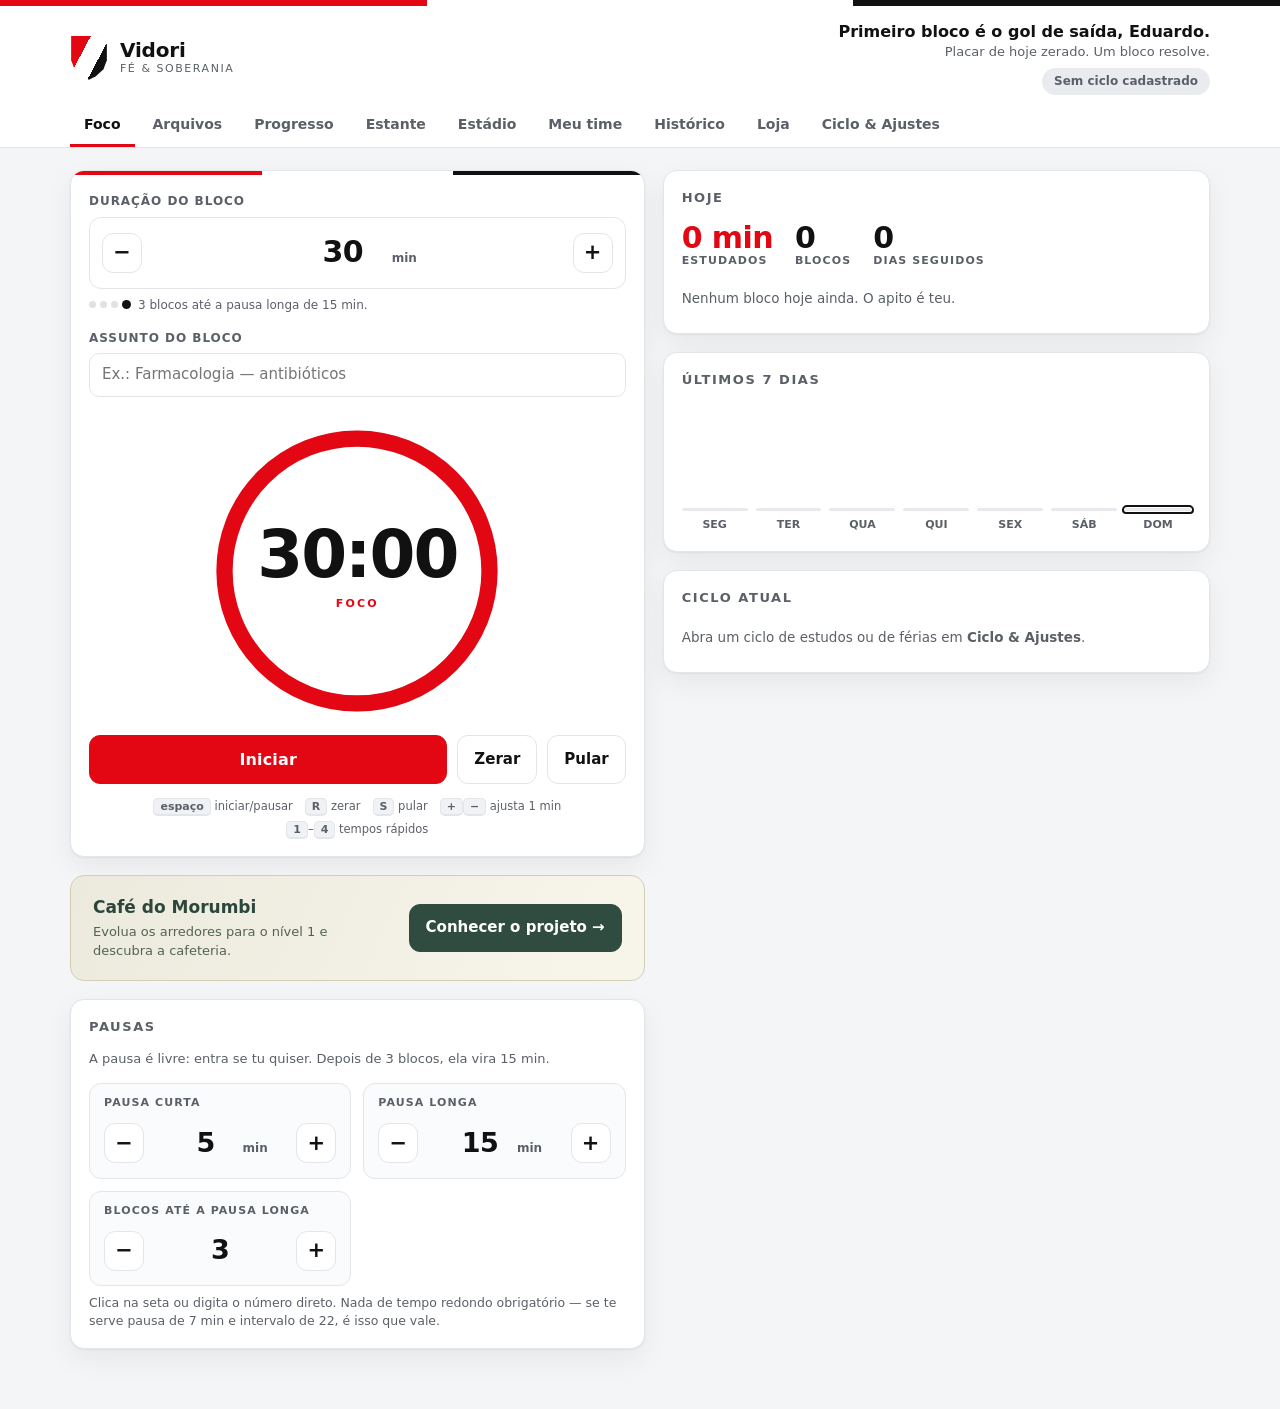
==== commit bb3f3599: "Extend varied study guitar with 21 recorded performances" ====
--- a/index.html
+++ b/index.html
@@ -1618,7 +1618,7 @@
 <script src="./estadio-museu.js?v=143"></script>
 <script src="./camarotes.js?v=115"></script>
 <script src="./cidade.js?v=139"></script>
-<script src="./cafe.js?v=146"></script>
+<script src="./cafe.js?v=147"></script>
 <script src="./cafe-personalizacao.js?v=146"></script>
 <script src="./torcida-vista.js?v=146"></script>
 <script src="./fotos-elenco.js?v=146"></script>
